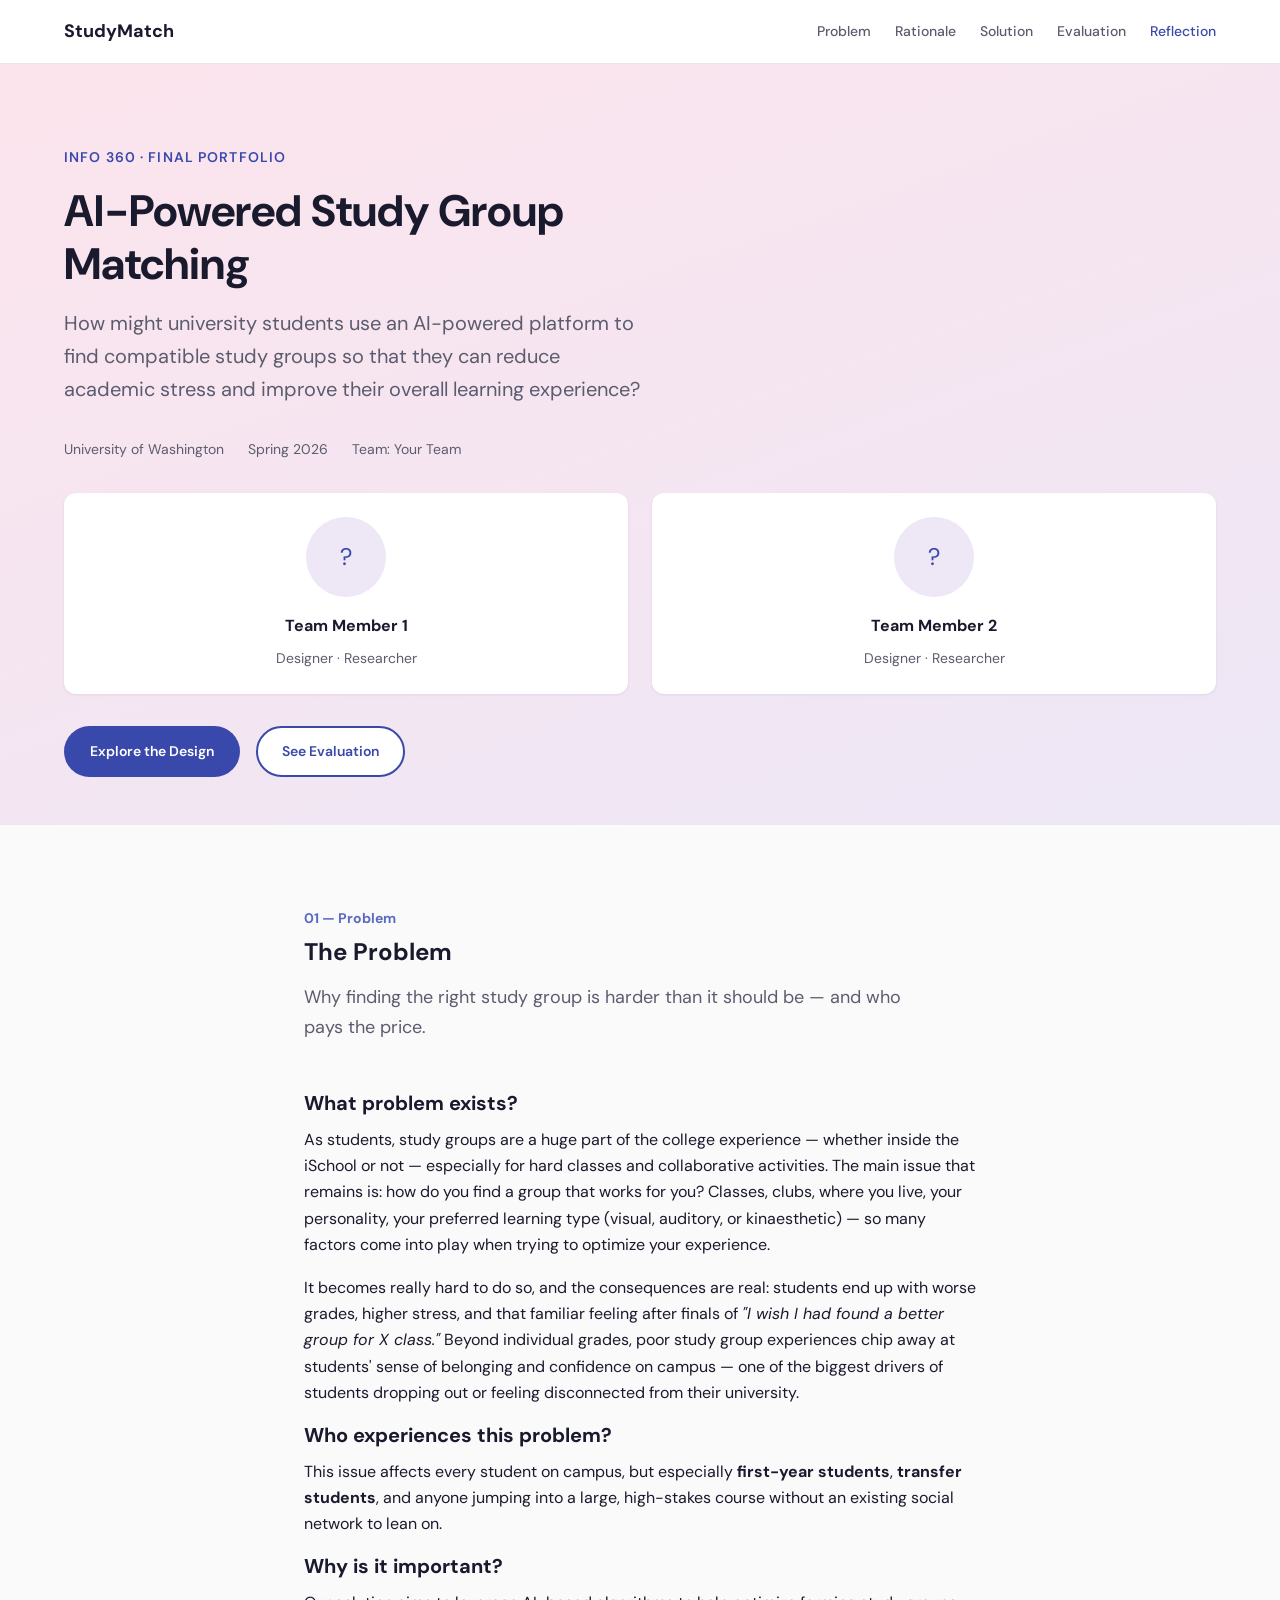
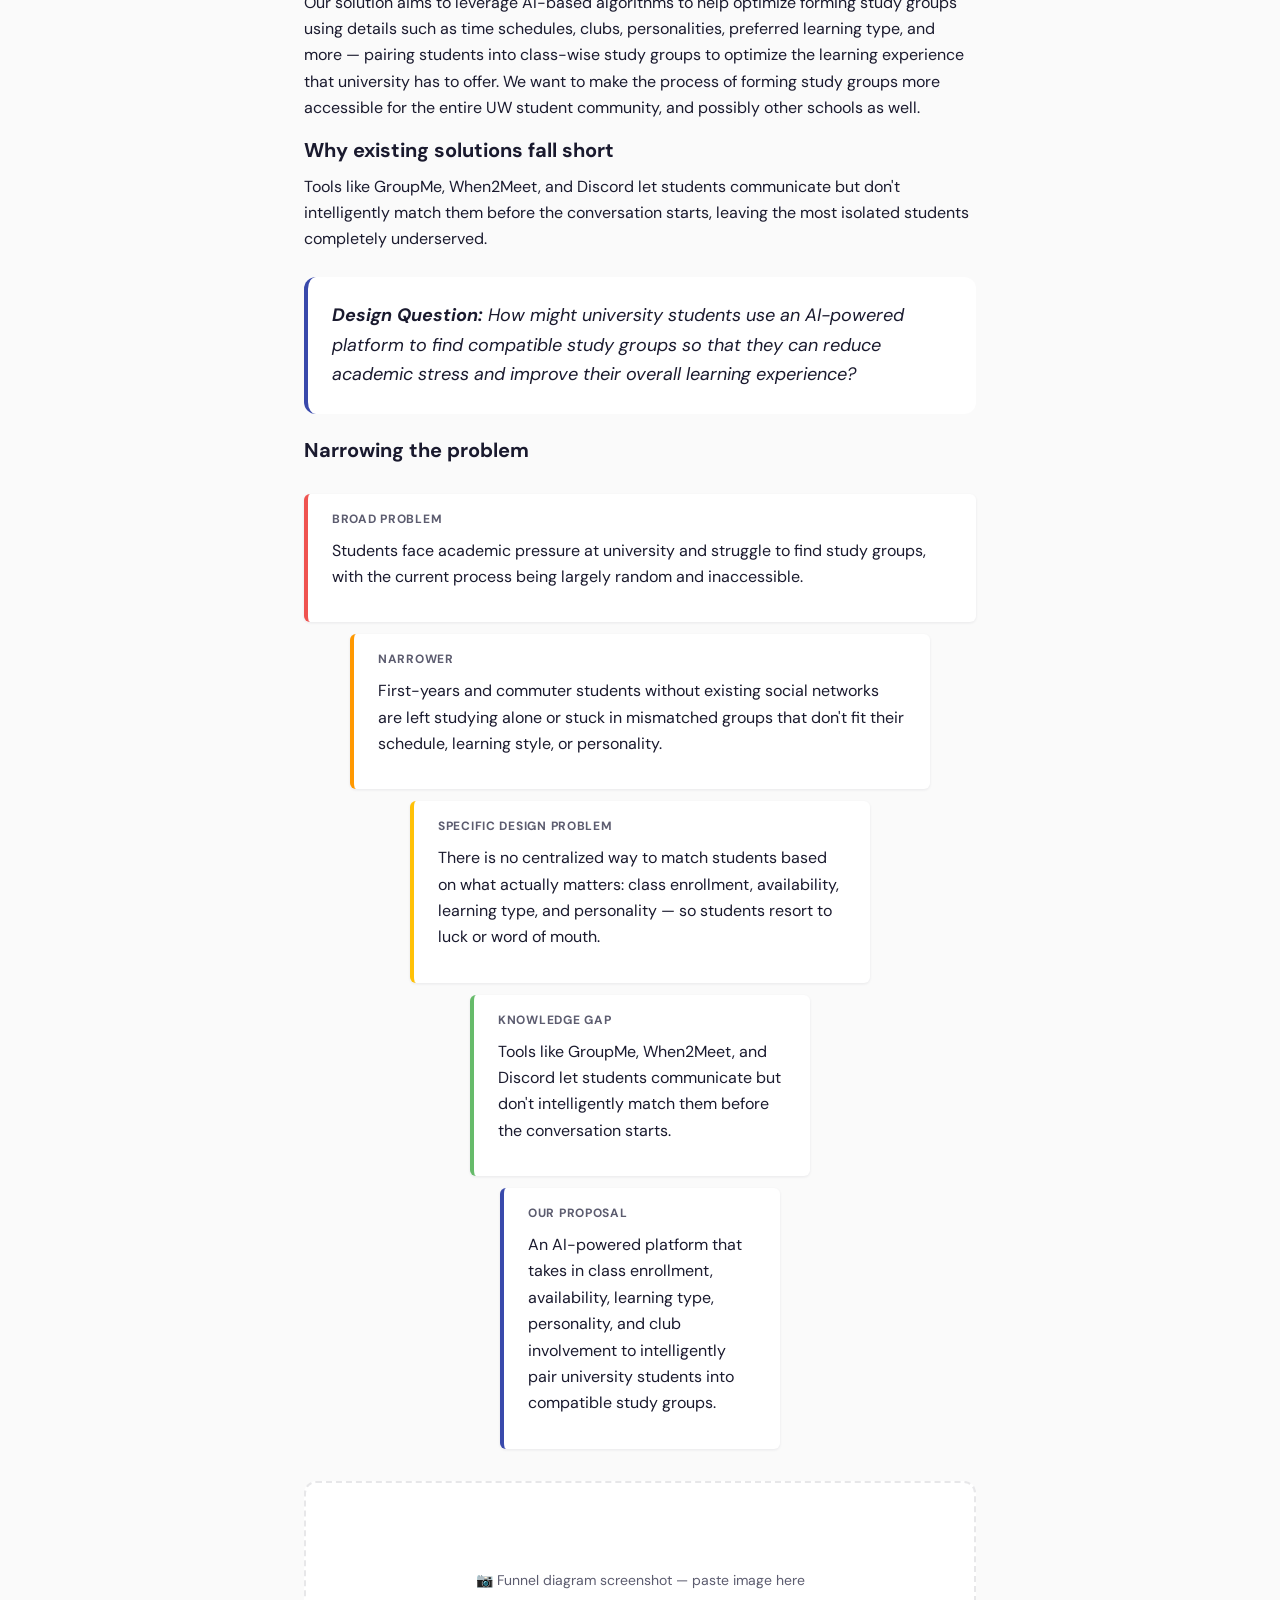
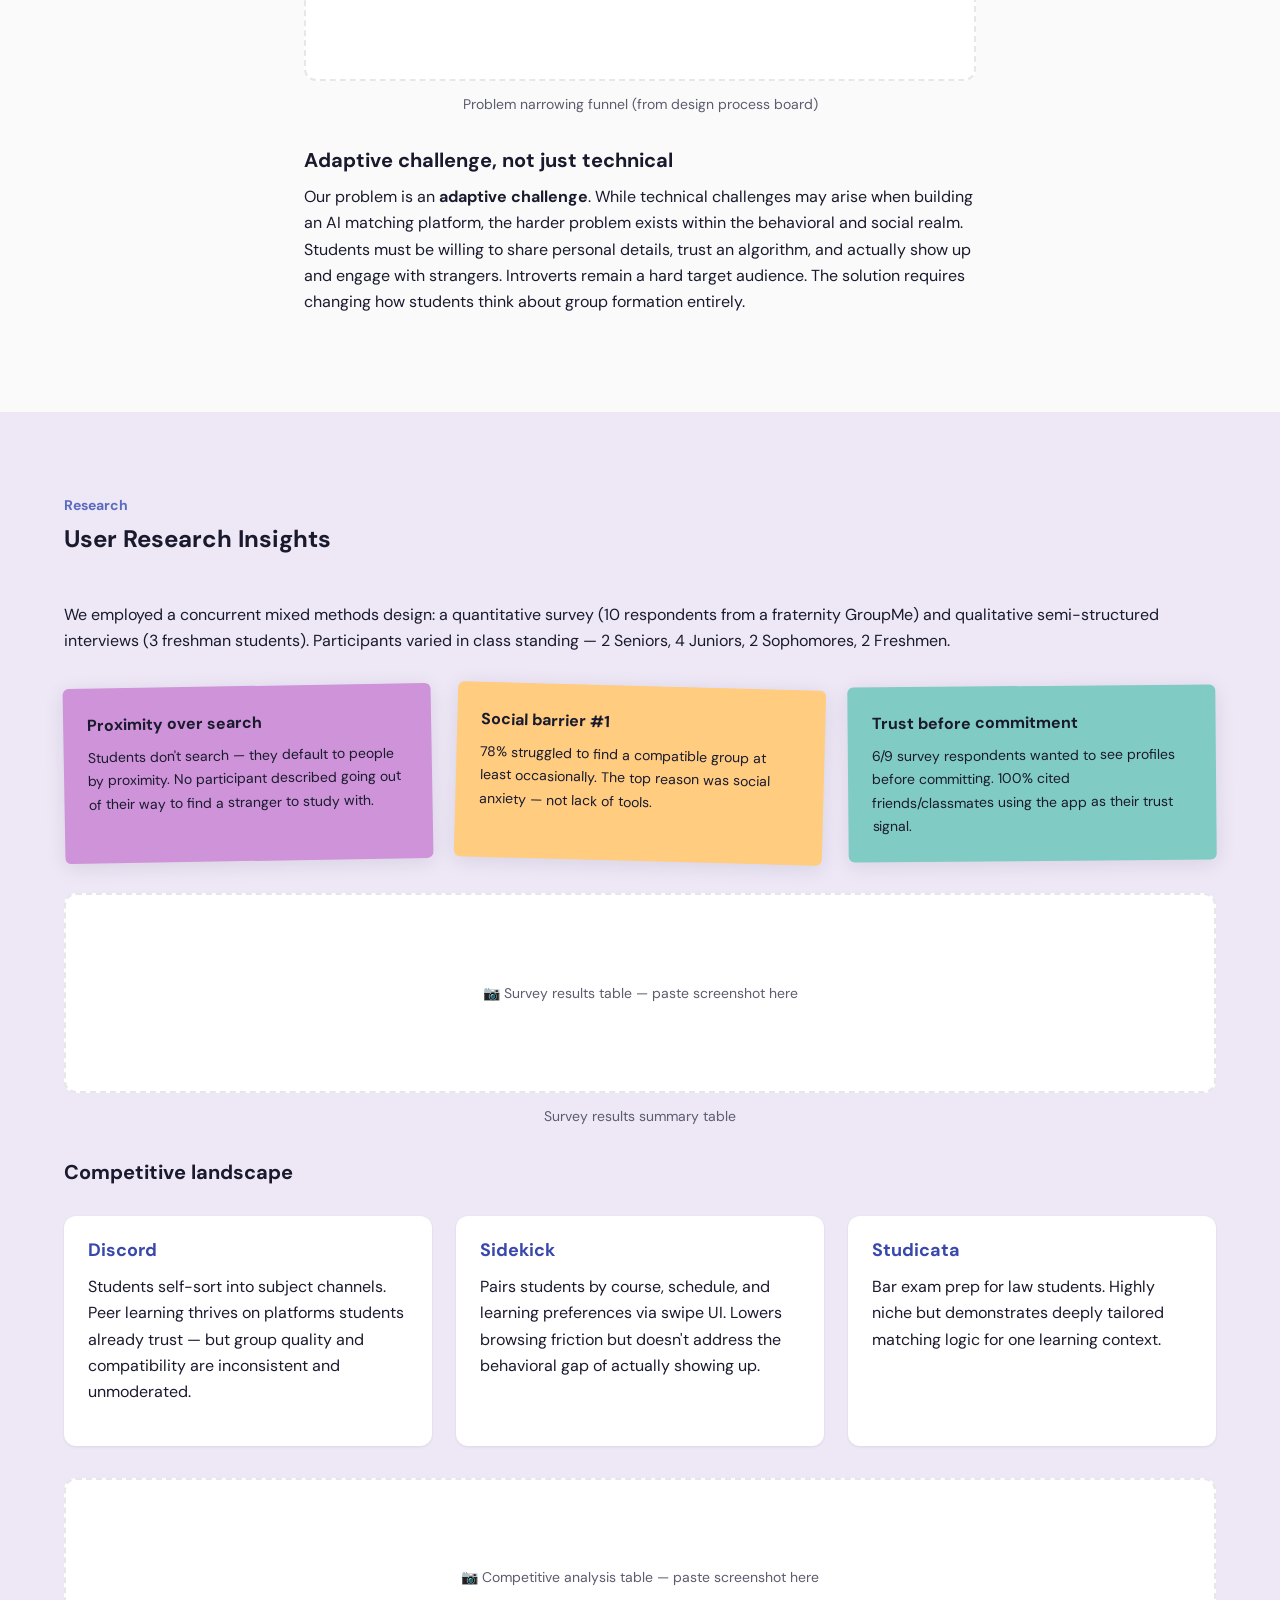
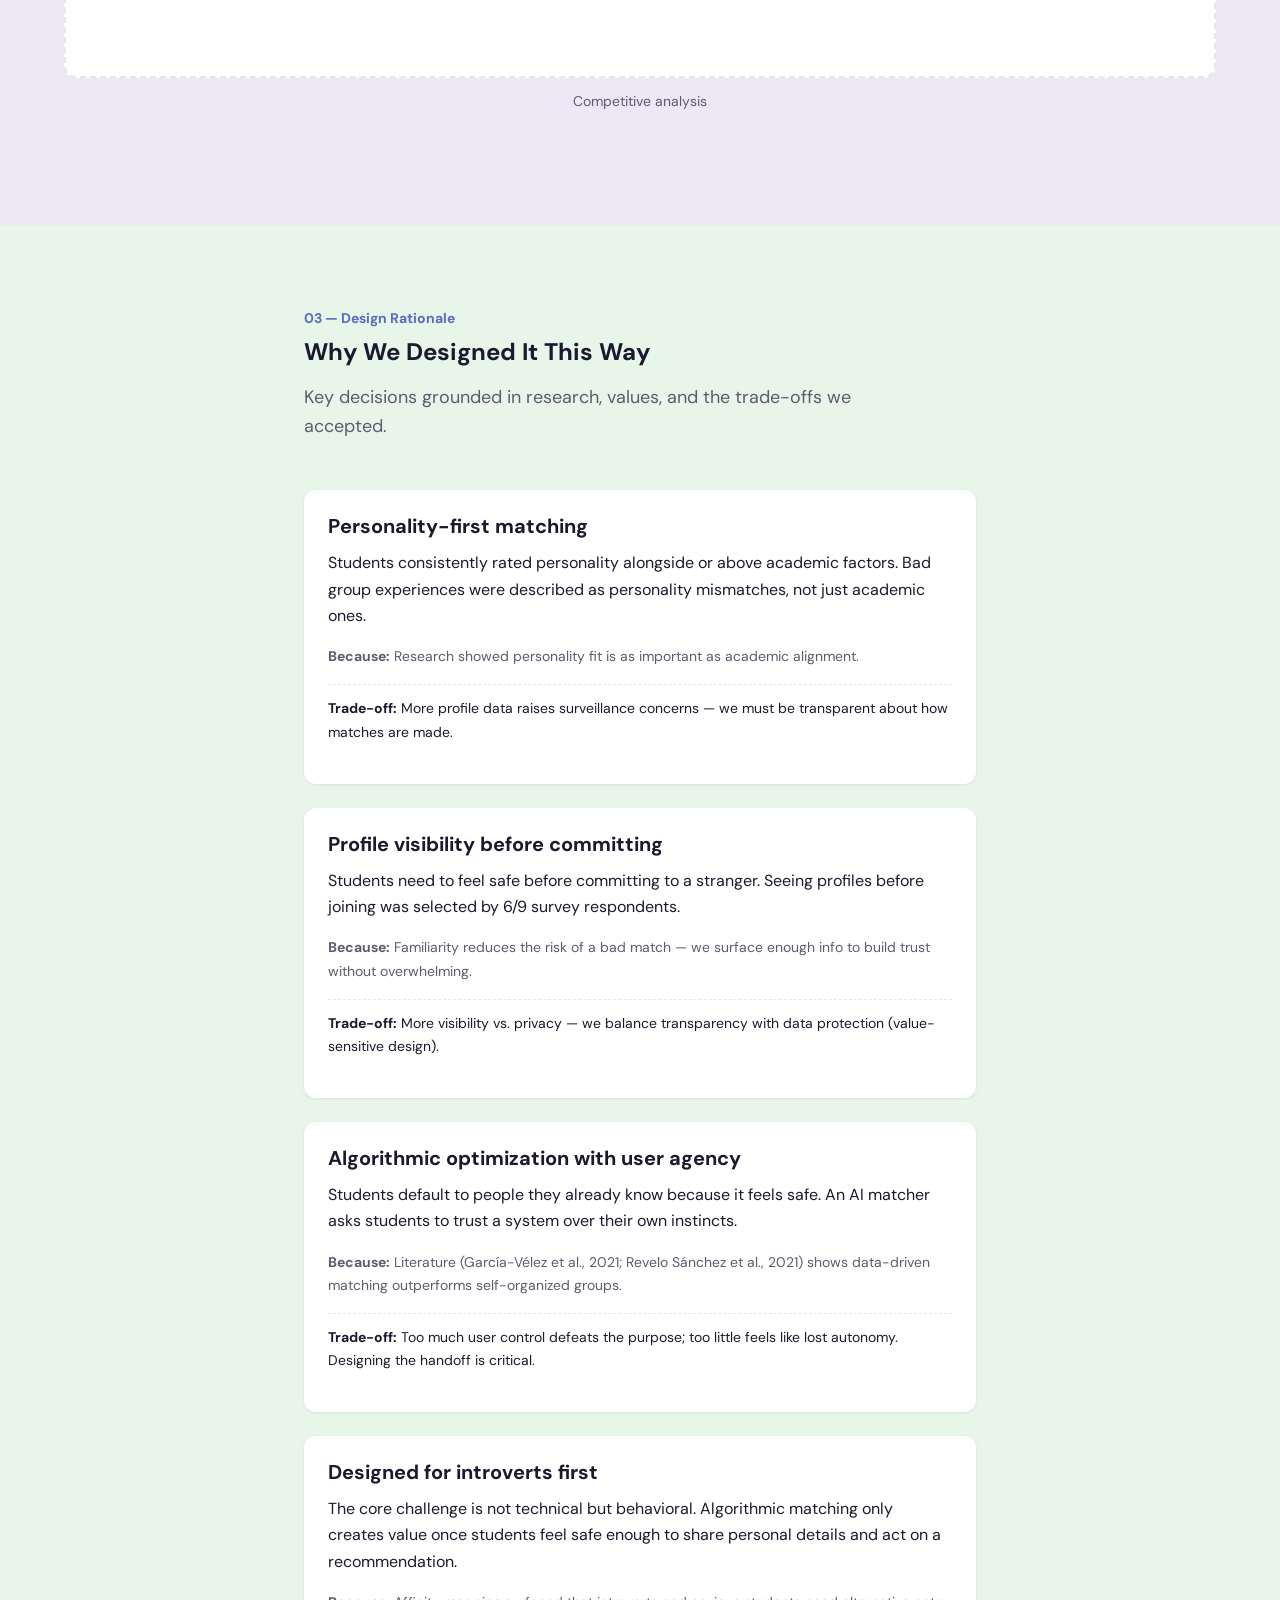
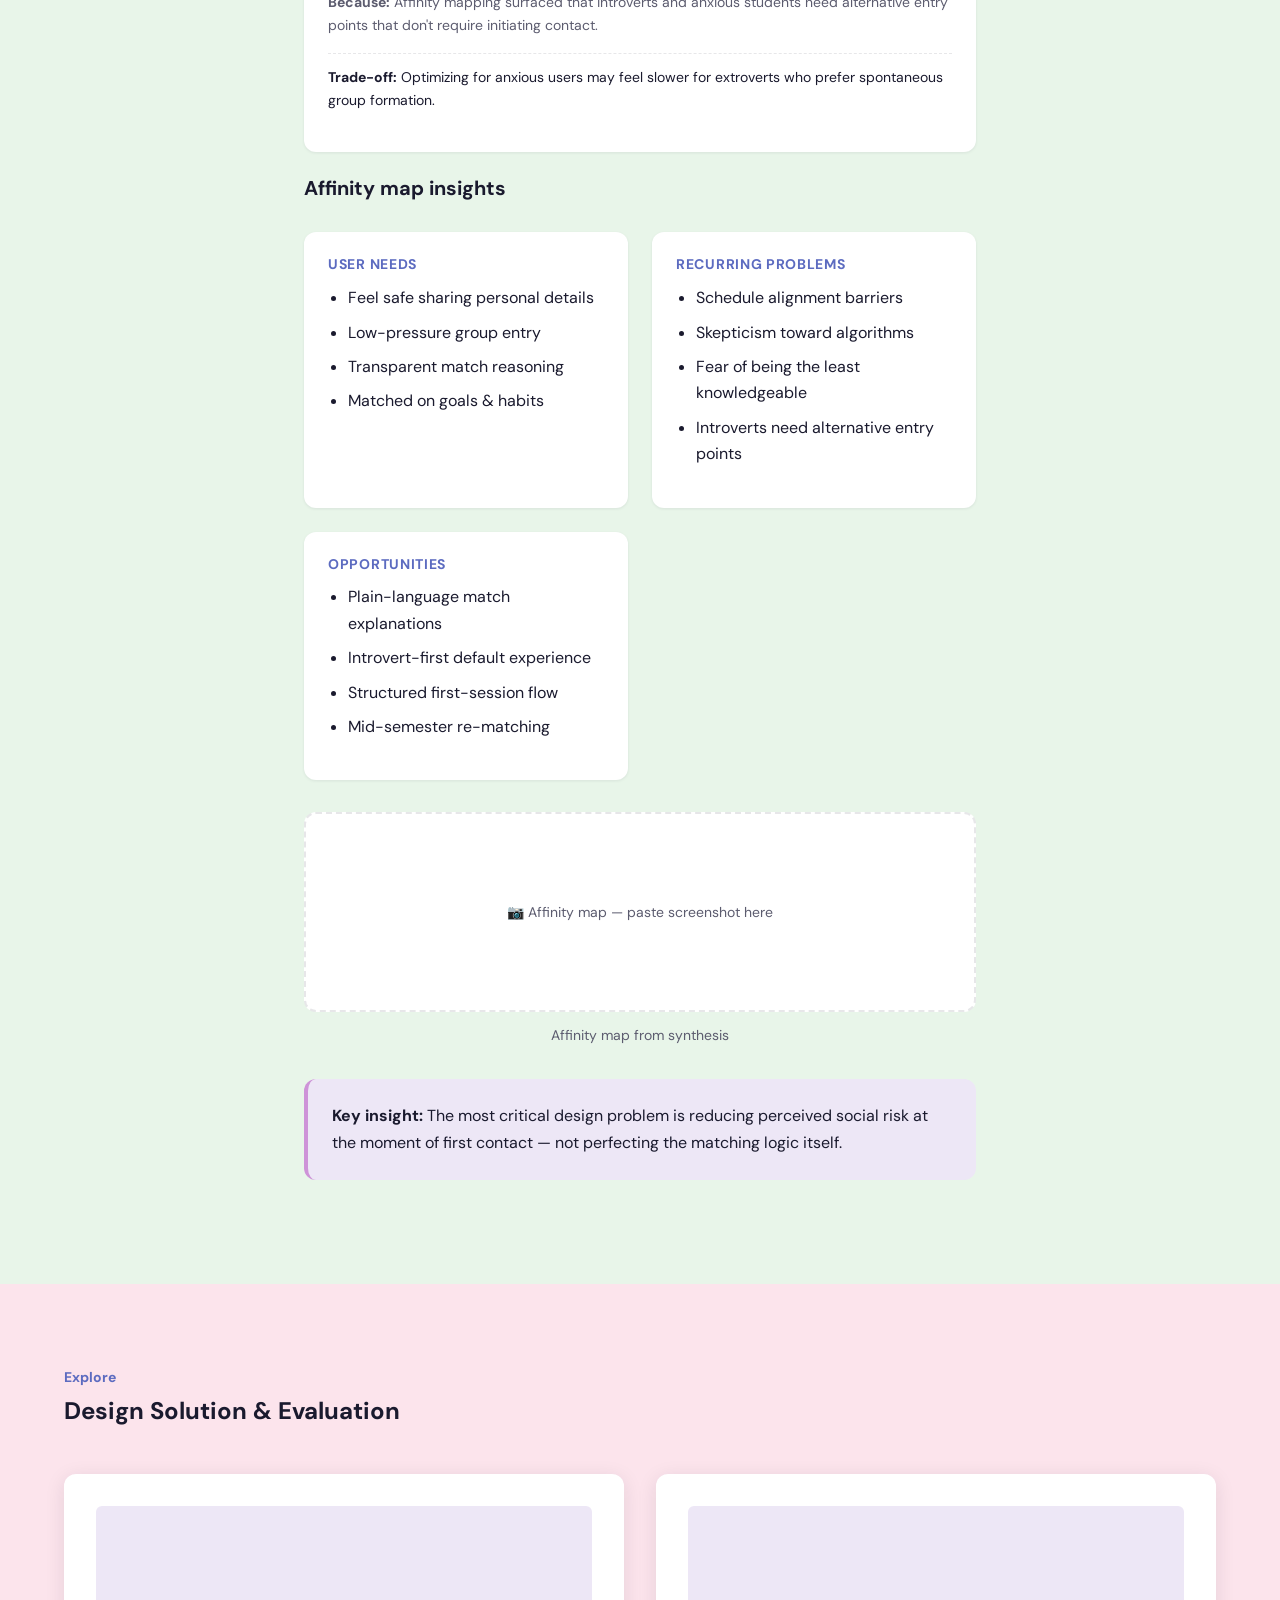
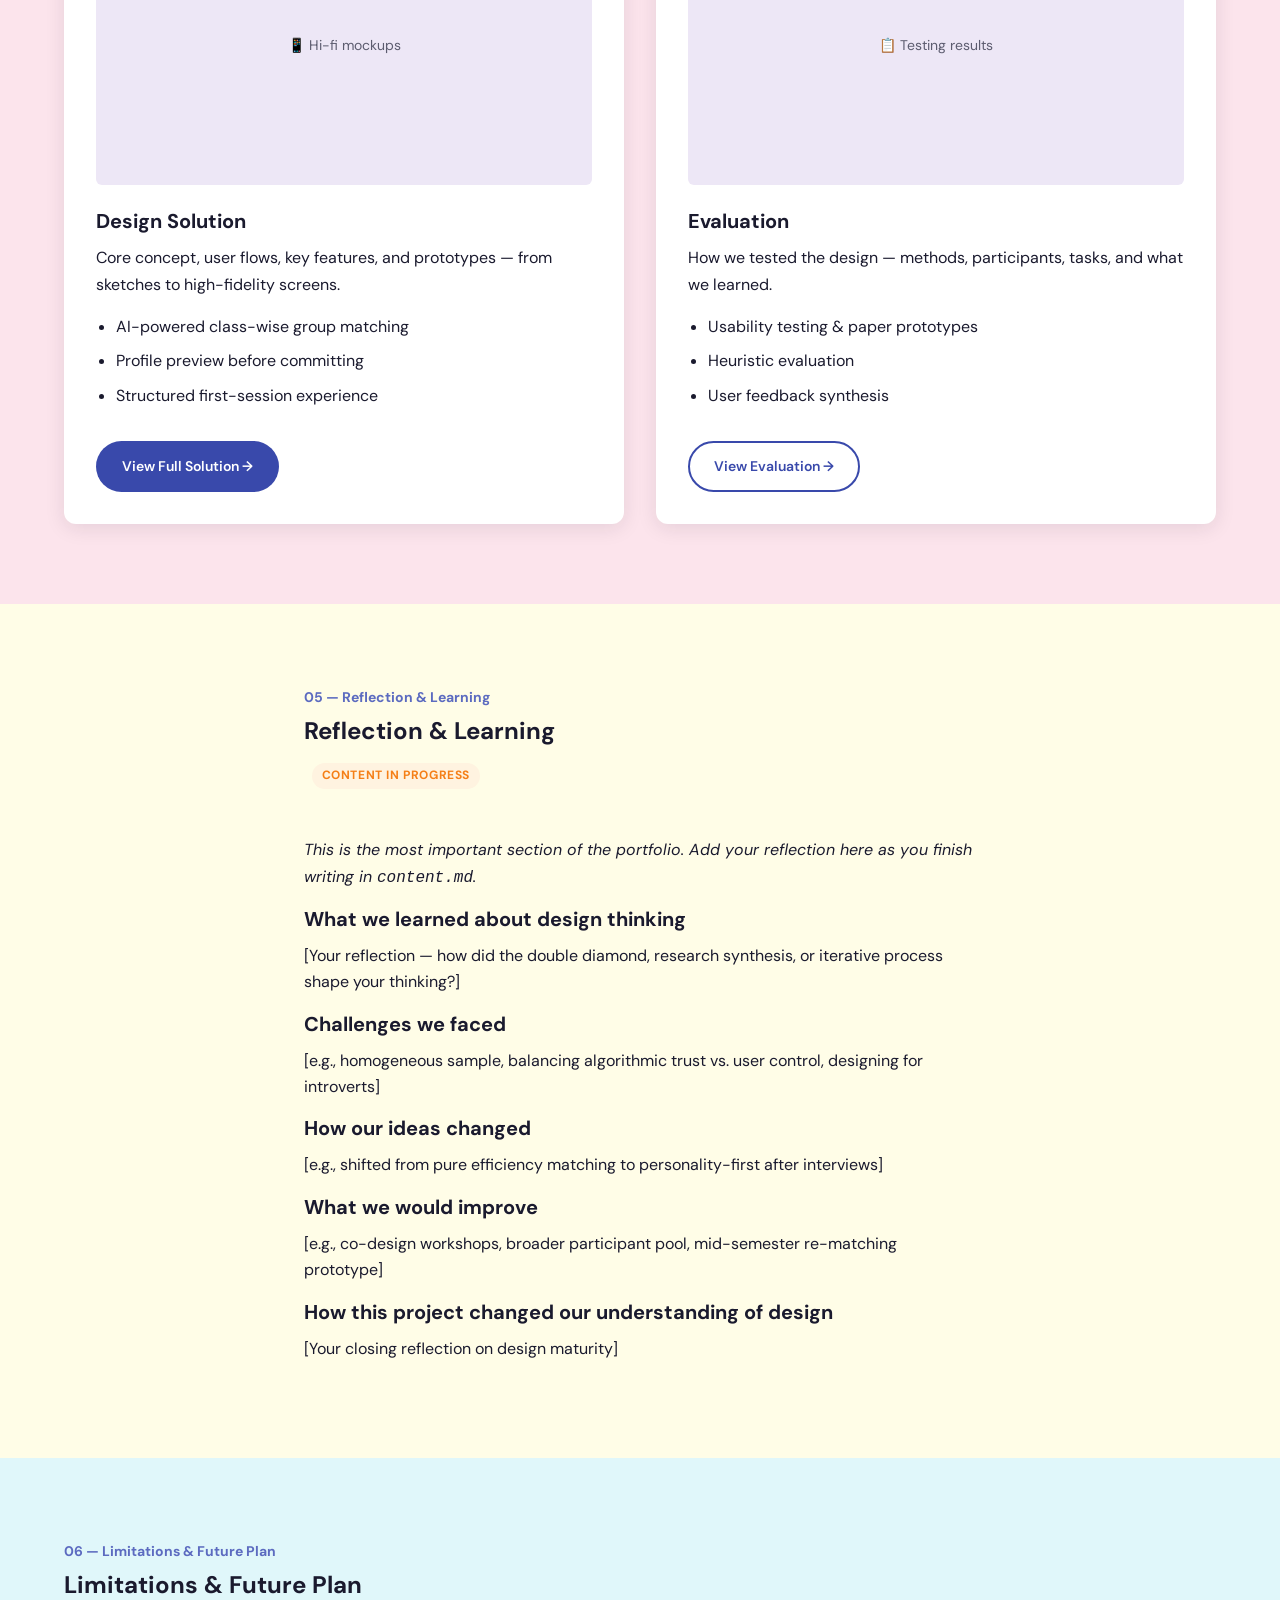
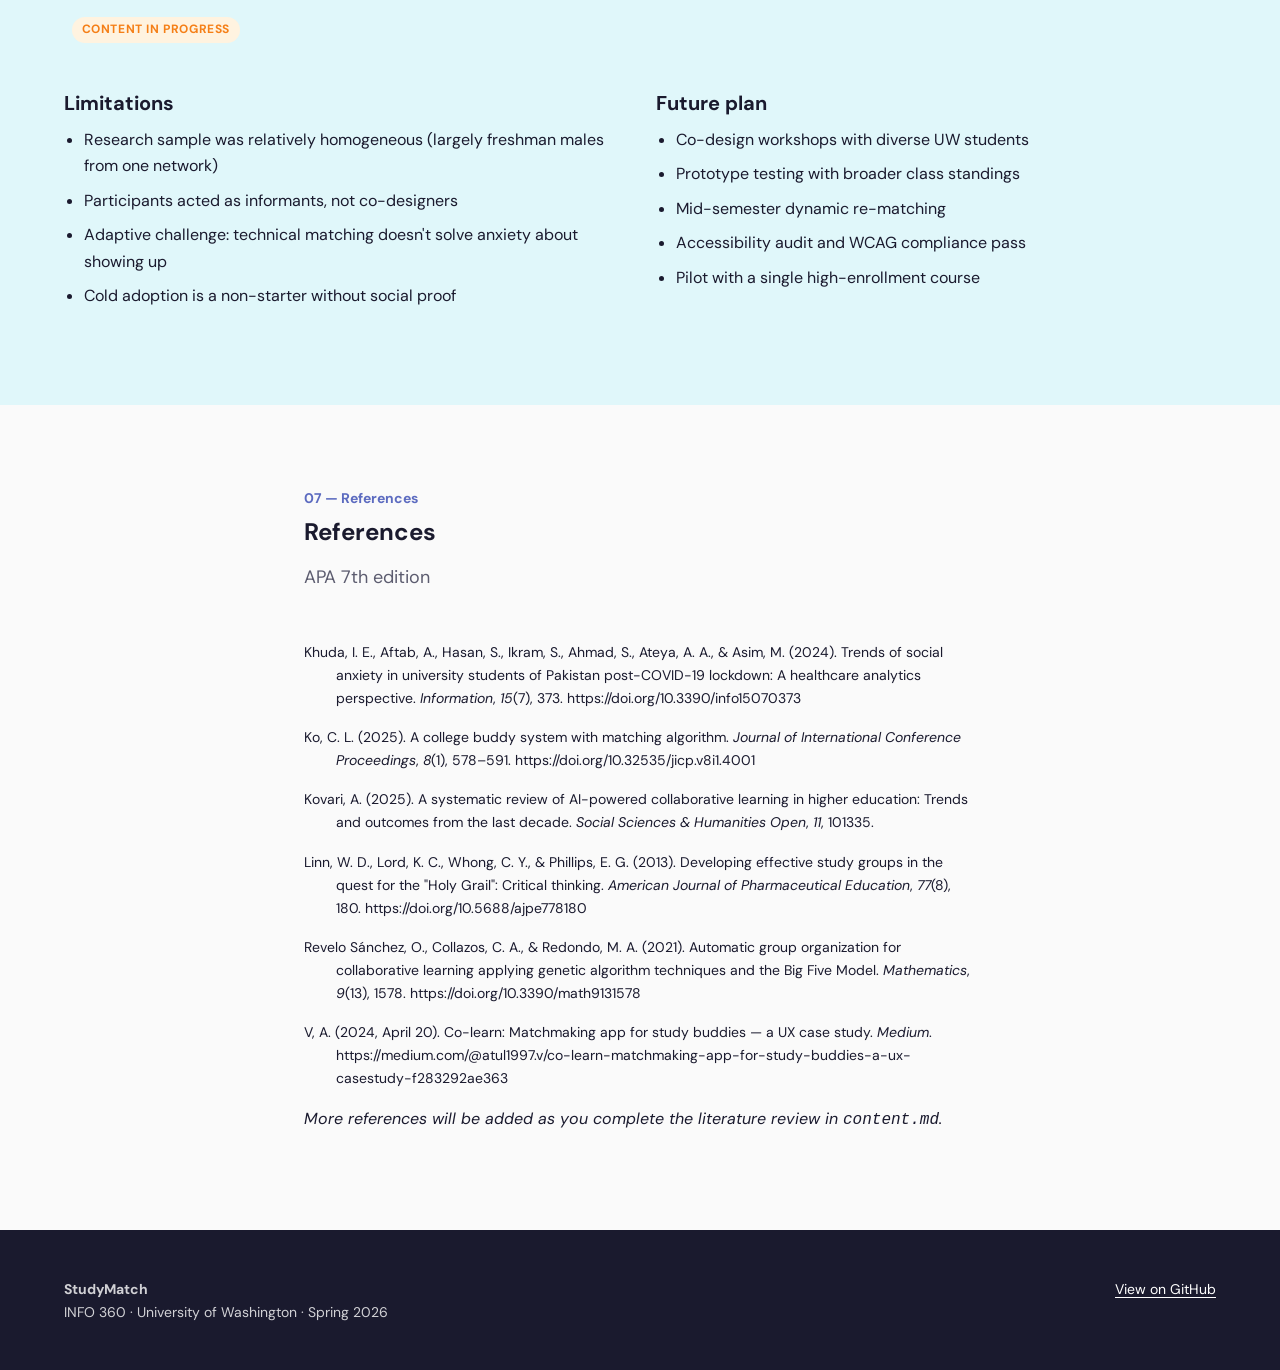
==== index.html @ 71753b53 "Scaffold INFO 360 portfolio site with GitHub Pages workflow. Static case-study site with landing pag" ====
<!DOCTYPE html>
<html lang="en">
<head>
  <meta charset="UTF-8">
  <meta name="viewport" content="width=device-width, initial-scale=1.0">
  <title>StudyMatch — INFO 360 Design Case Study</title>
  <meta name="description" content="An AI-powered platform helping UW students find compatible study groups. INFO 360 final portfolio.">
  <link rel="preconnect" href="https://fonts.googleapis.com">
  <link rel="preconnect" href="https://fonts.gstatic.com" crossorigin>
  <link href="https://fonts.googleapis.com/css2?family=DM+Sans:ital,opsz,wght@0,9..40,400;0,9..40,500;0,9..40,600;0,9..40,700;1,9..40,400&display=swap" rel="stylesheet">
  <link rel="stylesheet" href="assets/css/tokens.css">
  <link rel="stylesheet" href="assets/css/base.css">
  <link rel="stylesheet" href="assets/css/components.css">
  <link rel="stylesheet" href="assets/css/pages.css">
</head>
<body>

  <header class="site-header">
    <div class="container site-header__inner">
      <a href="index.html" class="site-logo">StudyMatch</a>
      <button class="nav-toggle" aria-label="Toggle menu" aria-expanded="false">
        <svg width="24" height="24" viewBox="0 0 24 24" fill="none" stroke="currentColor" stroke-width="2"><path d="M3 12h18M3 6h18M3 18h18"/></svg>
      </button>
      <nav class="site-nav" aria-label="Main">
        <a href="#problem" data-nav-section="problem">Problem</a>
        <a href="#rationale" data-nav-section="rationale">Rationale</a>
        <a href="solution/">Solution</a>
        <a href="evaluation/">Evaluation</a>
        <a href="#reflection" data-nav-section="reflection">Reflection</a>
      </nav>
    </div>
  </header>

  <main>
    <!-- Hero -->
    <section class="hero">
      <div class="container">
        <span class="hero__eyebrow">INFO 360 · Final Portfolio</span>
        <h1 class="hero__title">AI-Powered Study Group Matching</h1>
        <p class="hero__tagline">How might university students use an AI-powered platform to find compatible study groups so that they can reduce academic stress and improve their overall learning experience?</p>
        <div class="hero__meta">
          <span>University of Washington</span>
          <span>Spring 2026</span>
          <span>Team: <!-- TODO: add names -->Your Team</span>
        </div>

        <div class="team-grid">
          <div class="team-card">
            <div class="team-card__avatar">
              <!-- Replace with: <img src="assets/images/team-member-1.jpg" alt="Team member"> -->
              ?
            </div>
            <div class="team-card__name">Team Member 1</div>
            <div class="team-card__role">Designer · Researcher</div>
          </div>
          <div class="team-card">
            <div class="team-card__avatar">
              ?
            </div>
            <div class="team-card__name">Team Member 2</div>
            <div class="team-card__role">Designer · Researcher</div>
          </div>
        </div>

        <div class="hero__actions">
          <a href="solution/" class="btn btn--primary">Explore the Design</a>
          <a href="evaluation/" class="btn btn--secondary">See Evaluation</a>
        </div>
      </div>
    </section>

    <!-- 1. Problem -->
    <section id="problem" class="section section--white" data-section="problem">
      <div class="container container--narrow">
        <header class="section-header">
          <span class="section-header__number">01 — Problem</span>
          <h2>The Problem</h2>
          <p class="section-header__intro">Why finding the right study group is harder than it should be — and who pays the price.</p>
        </header>

        <h3>What problem exists?</h3>
        <p>As students, study groups are a huge part of the college experience — whether inside the iSchool or not — especially for hard classes and collaborative activities. The main issue that remains is: how do you find a group that works for you? Classes, clubs, where you live, your personality, your preferred learning type (visual, auditory, or kinaesthetic) — so many factors come into play when trying to optimize your experience.</p>
        <p>It becomes really hard to do so, and the consequences are real: students end up with worse grades, higher stress, and that familiar feeling after finals of <em>"I wish I had found a better group for X class."</em> Beyond individual grades, poor study group experiences chip away at students' sense of belonging and confidence on campus — one of the biggest drivers of students dropping out or feeling disconnected from their university.</p>

        <h3>Who experiences this problem?</h3>
        <p>This issue affects every student on campus, but especially <strong>first-year students</strong>, <strong>transfer students</strong>, and anyone jumping into a large, high-stakes course without an existing social network to lean on.</p>

        <h3>Why is it important?</h3>
        <p>Our solution aims to leverage AI-based algorithms to help optimize forming study groups using details such as time schedules, clubs, personalities, preferred learning type, and more — pairing students into class-wise study groups to optimize the learning experience that university has to offer. We want to make the process of forming study groups more accessible for the entire UW student community, and possibly other schools as well.</p>

        <h3>Why existing solutions fall short</h3>
        <p>Tools like GroupMe, When2Meet, and Discord let students communicate but don't intelligently match them before the conversation starts, leaving the most isolated students completely underserved.</p>

        <div class="callout callout--question">
          <strong>Design Question:</strong> How might university students use an AI-powered platform to find compatible study groups so that they can reduce academic stress and improve their overall learning experience?
        </div>

        <h3>Narrowing the problem</h3>
        <div class="funnel">
          <div class="funnel__step">
            <div class="funnel__label">Broad Problem</div>
            <p>Students face academic pressure at university and struggle to find study groups, with the current process being largely random and inaccessible.</p>
          </div>
          <div class="funnel__step">
            <div class="funnel__label">Narrower</div>
            <p>First-years and commuter students without existing social networks are left studying alone or stuck in mismatched groups that don't fit their schedule, learning style, or personality.</p>
          </div>
          <div class="funnel__step">
            <div class="funnel__label">Specific Design Problem</div>
            <p>There is no centralized way to match students based on what actually matters: class enrollment, availability, learning type, and personality — so students resort to luck or word of mouth.</p>
          </div>
          <div class="funnel__step">
            <div class="funnel__label">Knowledge Gap</div>
            <p>Tools like GroupMe, When2Meet, and Discord let students communicate but don't intelligently match them before the conversation starts.</p>
          </div>
          <div class="funnel__step">
            <div class="funnel__label">Our Proposal</div>
            <p>An AI-powered platform that takes in class enrollment, availability, learning type, personality, and club involvement to intelligently pair university students into compatible study groups.</p>
          </div>
        </div>

        <div class="figure">
          <div class="figure__frame">
            <div class="figure__placeholder">
              <!-- Drop image: assets/images/problem/funnel-diagram.png -->
              📷 Funnel diagram screenshot — paste image here
            </div>
          </div>
          <figcaption class="figure__caption">Problem narrowing funnel (from design process board)</figcaption>
        </div>

        <h3>Adaptive challenge, not just technical</h3>
        <p>Our problem is an <strong>adaptive challenge</strong>. While technical challenges may arise when building an AI matching platform, the harder problem exists within the behavioral and social realm. Students must be willing to share personal details, trust an algorithm, and actually show up and engage with strangers. Introverts remain a hard target audience. The solution requires changing how students think about group formation entirely.</p>
      </div>
    </section>

    <!-- Research insights (supports Problem) -->
    <section class="section section--purple">
      <div class="container">
        <header class="section-header">
          <span class="section-header__number">Research</span>
          <h2>User Research Insights</h2>
        </header>

        <p>We employed a concurrent mixed methods design: a quantitative survey (10 respondents from a fraternity GroupMe) and qualitative semi-structured interviews (3 freshman students). Participants varied in class standing — 2 Seniors, 4 Juniors, 2 Sophomores, 2 Freshmen.</p>

        <div class="sticky-grid">
          <div class="sticky-note sticky-note--purple">
            <strong>Proximity over search</strong>
            Students don't search — they default to people by proximity. No participant described going out of their way to find a stranger to study with.
          </div>
          <div class="sticky-note sticky-note--orange">
            <strong>Social barrier #1</strong>
            78% struggled to find a compatible group at least occasionally. The top reason was social anxiety — not lack of tools.
          </div>
          <div class="sticky-note sticky-note--teal">
            <strong>Trust before commitment</strong>
            6/9 survey respondents wanted to see profiles before committing. 100% cited friends/classmates using the app as their trust signal.
          </div>
        </div>

        <div class="figure">
          <div class="figure__frame">
            <div class="figure__placeholder">
              <!-- Drop image: assets/images/problem/survey-results-table.png -->
              📷 Survey results table — paste screenshot here
            </div>
          </div>
          <figcaption class="figure__caption">Survey results summary table</figcaption>
        </div>

        <h3>Competitive landscape</h3>
        <div class="competitor-grid">
          <div class="competitor-card">
            <h4>Discord</h4>
            <p>Students self-sort into subject channels. Peer learning thrives on platforms students already trust — but group quality and compatibility are inconsistent and unmoderated.</p>
          </div>
          <div class="competitor-card">
            <h4>Sidekick</h4>
            <p>Pairs students by course, schedule, and learning preferences via swipe UI. Lowers browsing friction but doesn't address the behavioral gap of actually showing up.</p>
          </div>
          <div class="competitor-card">
            <h4>Studicata</h4>
            <p>Bar exam prep for law students. Highly niche but demonstrates deeply tailored matching logic for one learning context.</p>
          </div>
        </div>

        <div class="figure">
          <div class="figure__frame">
            <div class="figure__placeholder">
              <!-- Drop image: assets/images/problem/competitive-analysis.png -->
              📷 Competitive analysis table — paste screenshot here
            </div>
          </div>
          <figcaption class="figure__caption">Competitive analysis</figcaption>
        </div>
      </div>
    </section>

    <!-- 3. Design Rationale -->
    <section id="rationale" class="section section--green" data-section="rationale">
      <div class="container container--narrow">
        <header class="section-header">
          <span class="section-header__number">03 — Design Rationale</span>
          <h2>Why We Designed It This Way</h2>
          <p class="section-header__intro">Key decisions grounded in research, values, and the trade-offs we accepted.</p>
        </header>

        <div class="decision-card">
          <h3>Personality-first matching</h3>
          <p>Students consistently rated personality alongside or above academic factors. Bad group experiences were described as personality mismatches, not just academic ones.</p>
          <p class="decision-card__because"><strong>Because:</strong> Research showed personality fit is as important as academic alignment.</p>
          <p class="decision-card__tradeoff"><strong>Trade-off:</strong> More profile data raises surveillance concerns — we must be transparent about how matches are made.</p>
        </div>

        <div class="decision-card">
          <h3>Profile visibility before committing</h3>
          <p>Students need to feel safe before committing to a stranger. Seeing profiles before joining was selected by 6/9 survey respondents.</p>
          <p class="decision-card__because"><strong>Because:</strong> Familiarity reduces the risk of a bad match — we surface enough info to build trust without overwhelming.</p>
          <p class="decision-card__tradeoff"><strong>Trade-off:</strong> More visibility vs. privacy — we balance transparency with data protection (value-sensitive design).</p>
        </div>

        <div class="decision-card">
          <h3>Algorithmic optimization with user agency</h3>
          <p>Students default to people they already know because it feels safe. An AI matcher asks students to trust a system over their own instincts.</p>
          <p class="decision-card__because"><strong>Because:</strong> Literature (García-Vélez et al., 2021; Revelo Sánchez et al., 2021) shows data-driven matching outperforms self-organized groups.</p>
          <p class="decision-card__tradeoff"><strong>Trade-off:</strong> Too much user control defeats the purpose; too little feels like lost autonomy. Designing the handoff is critical.</p>
        </div>

        <div class="decision-card">
          <h3>Designed for introverts first</h3>
          <p>The core challenge is not technical but behavioral. Algorithmic matching only creates value once students feel safe enough to share personal details and act on a recommendation.</p>
          <p class="decision-card__because"><strong>Because:</strong> Affinity mapping surfaced that introverts and anxious students need alternative entry points that don't require initiating contact.</p>
          <p class="decision-card__tradeoff"><strong>Trade-off:</strong> Optimizing for anxious users may feel slower for extroverts who prefer spontaneous group formation.</p>
        </div>

        <h3>Affinity map insights</h3>
        <div class="affinity-grid">
          <div class="affinity-column">
            <h4>User Needs</h4>
            <ul>
              <li>Feel safe sharing personal details</li>
              <li>Low-pressure group entry</li>
              <li>Transparent match reasoning</li>
              <li>Matched on goals &amp; habits</li>
            </ul>
          </div>
          <div class="affinity-column">
            <h4>Recurring Problems</h4>
            <ul>
              <li>Schedule alignment barriers</li>
              <li>Skepticism toward algorithms</li>
              <li>Fear of being the least knowledgeable</li>
              <li>Introverts need alternative entry points</li>
            </ul>
          </div>
          <div class="affinity-column">
            <h4>Opportunities</h4>
            <ul>
              <li>Plain-language match explanations</li>
              <li>Introvert-first default experience</li>
              <li>Structured first-session flow</li>
              <li>Mid-semester re-matching</li>
            </ul>
          </div>
        </div>

        <div class="figure">
          <div class="figure__frame">
            <div class="figure__placeholder">
              <!-- Drop image: assets/images/rationale/affinity-map.png -->
              📷 Affinity map — paste screenshot here
            </div>
          </div>
          <figcaption class="figure__caption">Affinity map from synthesis</figcaption>
        </div>

        <div class="callout callout--insight">
          <strong>Key insight:</strong> The most critical design problem is reducing perceived social risk at the moment of first contact — not perfecting the matching logic itself.
        </div>
      </div>
    </section>

    <!-- Deep-dive preview cards -->
    <section class="section section--pink">
      <div class="container">
        <header class="section-header">
          <span class="section-header__number">Explore</span>
          <h2>Design Solution &amp; Evaluation</h2>
        </header>
        <div class="card-grid">
          <article class="card preview-card">
            <div class="preview-card__thumb">
              <!-- <img src="assets/images/solution/mockup-hero.png" alt="App mockup"> -->
              📱 Hi-fi mockups
            </div>
            <h3>Design Solution</h3>
            <p>Core concept, user flows, key features, and prototypes — from sketches to high-fidelity screens.</p>
            <ul>
              <li>AI-powered class-wise group matching</li>
              <li>Profile preview before committing</li>
              <li>Structured first-session experience</li>
            </ul>
            <div class="preview-card__link">
              <a href="solution/" class="btn btn--primary">View Full Solution →</a>
            </div>
          </article>
          <article class="card preview-card">
            <div class="preview-card__thumb">
              📋 Testing results
            </div>
            <h3>Evaluation</h3>
            <p>How we tested the design — methods, participants, tasks, and what we learned.</p>
            <ul>
              <li>Usability testing &amp; paper prototypes</li>
              <li>Heuristic evaluation</li>
              <li>User feedback synthesis</li>
            </ul>
            <div class="preview-card__link">
              <a href="evaluation/" class="btn btn--secondary">View Evaluation →</a>
            </div>
          </article>
        </div>
      </div>
    </section>

    <!-- 5. Reflection -->
    <section id="reflection" class="section section--yellow" data-section="reflection">
      <div class="container container--narrow">
        <header class="section-header">
          <span class="section-header__number">05 — Reflection &amp; Learning</span>
          <h2>Reflection &amp; Learning</h2>
          <span class="placeholder-badge">Content in progress</span>
        </header>

        <p><em>This is the most important section of the portfolio. Add your reflection here as you finish writing in <code>content.md</code>.</em></p>

        <h3>What we learned about design thinking</h3>
        <p class="placeholder-text">[Your reflection — how did the double diamond, research synthesis, or iterative process shape your thinking?]</p>

        <h3>Challenges we faced</h3>
        <p class="placeholder-text">[e.g., homogeneous sample, balancing algorithmic trust vs. user control, designing for introverts]</p>

        <h3>How our ideas changed</h3>
        <p class="placeholder-text">[e.g., shifted from pure efficiency matching to personality-first after interviews]</p>

        <h3>What we would improve</h3>
        <p class="placeholder-text">[e.g., co-design workshops, broader participant pool, mid-semester re-matching prototype]</p>

        <h3>How this project changed our understanding of design</h3>
        <p class="placeholder-text">[Your closing reflection on design maturity]</p>
      </div>
    </section>

    <!-- 6. Limitations -->
    <section id="limitations" class="section section--cyan">
      <div class="container">
        <header class="section-header">
          <span class="section-header__number">06 — Limitations &amp; Future Plan</span>
          <h2>Limitations &amp; Future Plan</h2>
          <span class="placeholder-badge">Content in progress</span>
        </header>
        <div class="two-col">
          <div>
            <h3>Limitations</h3>
            <ul>
              <li>Research sample was relatively homogeneous (largely freshman males from one network)</li>
              <li>Participants acted as informants, not co-designers</li>
              <li>Adaptive challenge: technical matching doesn't solve anxiety about showing up</li>
              <li>Cold adoption is a non-starter without social proof</li>
            </ul>
          </div>
          <div>
            <h3>Future plan</h3>
            <ul>
              <li>Co-design workshops with diverse UW students</li>
              <li>Prototype testing with broader class standings</li>
              <li>Mid-semester dynamic re-matching</li>
              <li>Accessibility audit and WCAG compliance pass</li>
              <li>Pilot with a single high-enrollment course</li>
            </ul>
          </div>
        </div>
      </div>
    </section>

    <!-- 7. References -->
    <section id="references" class="section section--white">
      <div class="container container--narrow">
        <header class="section-header">
          <span class="section-header__number">07 — References</span>
          <h2>References</h2>
          <p class="section-header__intro">APA 7th edition</p>
        </header>
        <ol class="references-list">
          <li>Khuda, I. E., Aftab, A., Hasan, S., Ikram, S., Ahmad, S., Ateya, A. A., &amp; Asim, M. (2024). Trends of social anxiety in university students of Pakistan post-COVID-19 lockdown: A healthcare analytics perspective. <em>Information</em>, <em>15</em>(7), 373. https://doi.org/10.3390/info15070373</li>
          <li>Ko, C. L. (2025). A college buddy system with matching algorithm. <em>Journal of International Conference Proceedings</em>, <em>8</em>(1), 578–591. https://doi.org/10.32535/jicp.v8i1.4001</li>
          <li>Kovari, A. (2025). A systematic review of AI-powered collaborative learning in higher education: Trends and outcomes from the last decade. <em>Social Sciences &amp; Humanities Open</em>, <em>11</em>, 101335.</li>
          <li>Linn, W. D., Lord, K. C., Whong, C. Y., &amp; Phillips, E. G. (2013). Developing effective study groups in the quest for the "Holy Grail": Critical thinking. <em>American Journal of Pharmaceutical Education</em>, <em>77</em>(8), 180. https://doi.org/10.5688/ajpe778180</li>
          <li>Revelo Sánchez, O., Collazos, C. A., &amp; Redondo, M. A. (2021). Automatic group organization for collaborative learning applying genetic algorithm techniques and the Big Five Model. <em>Mathematics</em>, <em>9</em>(13), 1578. https://doi.org/10.3390/math9131578</li>
          <li>V, A. (2024, April 20). Co-learn: Matchmaking app for study buddies — a UX case study. <em>Medium</em>. https://medium.com/@atul1997.v/co-learn-matchmaking-app-for-study-buddies-a-ux-casestudy-f283292ae363</li>
        </ol>
        <p><em>More references will be added as you complete the literature review in <code>content.md</code>.</em></p>
      </div>
    </section>
  </main>

  <footer class="site-footer">
    <div class="container site-footer__inner">
      <div>
        <strong>StudyMatch</strong><br>
        INFO 360 · University of Washington · Spring 2026
      </div>
      <div>
        <a href="https://github.com/YOUR_USERNAME/info360-final-portfolio">View on GitHub</a>
      </div>
    </div>
  </footer>

  <script src="assets/js/main.js"></script>
</body>
</html>
---- assets/css/tokens.css ----
:root {
  /* FigJam board section palette */
  --section-pink: #fce4ec;
  --section-pink-deep: #f8bbd0;
  --section-white: #fafafa;
  --section-purple: #ede7f6;
  --section-purple-note: #b39ddb;
  --section-green: #e8f5e9;
  --section-orange: #fff3e0;
  --section-yellow: #fffde7;
  --section-cyan: #e0f7fa;

  /* Sticky note accents */
  --note-purple: #ce93d8;
  --note-orange: #ffcc80;
  --note-teal: #80cbc4;

  /* Semantic */
  --color-bg: #ffffff;
  --color-surface: #ffffff;
  --color-text: #1a1a2e;
  --color-text-muted: #5c5c6f;
  --color-accent: #5c6bc0;
  --color-accent-dark: #3949ab;
  --color-border: rgba(26, 26, 46, 0.1);

  --color-success: #2e7d32;
  --color-success-bg: #e8f5e9;
  --color-warning: #f57f17;
  --color-warning-bg: #fff8e1;
  --color-danger: #c62828;
  --color-danger-bg: #ffebee;

  /* Typography */
  --font-sans: "DM Sans", system-ui, -apple-system, sans-serif;
  --font-display: "DM Sans", system-ui, sans-serif;

  --text-xs: 0.75rem;
  --text-sm: 0.875rem;
  --text-base: 1rem;
  --text-lg: 1.125rem;
  --text-xl: 1.25rem;
  --text-2xl: 1.5rem;
  --text-3xl: 2rem;
  --text-4xl: 2.75rem;

  /* Spacing */
  --space-xs: 0.5rem;
  --space-sm: 0.75rem;
  --space-md: 1rem;
  --space-lg: 1.5rem;
  --space-xl: 2rem;
  --space-2xl: 3rem;
  --space-3xl: 5rem;

  --content-narrow: 42rem;
  --content-wide: 72rem;

  --radius-sm: 6px;
  --radius-md: 12px;
  --radius-lg: 20px;
  --radius-full: 9999px;

  --shadow-sm: 0 1px 3px rgba(26, 26, 46, 0.08);
  --shadow-md: 0 4px 20px rgba(26, 26, 46, 0.1);
  --shadow-lg: 0 12px 40px rgba(26, 26, 46, 0.12);

  --nav-height: 4rem;
}
---- assets/css/base.css ----
*,
*::before,
*::after {
  box-sizing: border-box;
}

html {
  scroll-behavior: smooth;
  scroll-padding-top: calc(var(--nav-height) + 1rem);
}

body {
  margin: 0;
  font-family: var(--font-sans);
  font-size: var(--text-base);
  line-height: 1.65;
  color: var(--color-text);
  background: var(--color-bg);
  -webkit-font-smoothing: antialiased;
}

img {
  max-width: 100%;
  height: auto;
  display: block;
}

a {
  color: var(--color-accent-dark);
  text-decoration-thickness: 1px;
  text-underline-offset: 3px;
}

a:hover {
  color: var(--color-accent);
}

h1, h2, h3, h4 {
  font-family: var(--font-display);
  line-height: 1.2;
  font-weight: 700;
  margin-top: 0;
}

h1 { font-size: clamp(var(--text-3xl), 5vw, var(--text-4xl)); }
h2 { font-size: var(--text-2xl); margin-bottom: var(--space-md); }
h3 { font-size: var(--text-xl); margin-bottom: var(--space-sm); }
h4 { font-size: var(--text-lg); margin-bottom: var(--space-sm); }

p { margin: 0 0 var(--space-md); }

ul, ol {
  margin: 0 0 var(--space-md);
  padding-left: 1.25rem;
}

li + li { margin-top: var(--space-xs); }

.container {
  width: min(100% - 2rem, var(--content-wide));
  margin-inline: auto;
}

.container--narrow {
  width: min(100% - 2rem, var(--content-narrow));
  margin-inline: auto;
}

.section {
  padding-block: var(--space-3xl);
}

.section--pink { background: var(--section-pink); }
.section--white { background: var(--section-white); }
.section--purple { background: var(--section-purple); }
.section--green { background: var(--section-green); }
.section--orange { background: var(--section-orange); }
.section--yellow { background: var(--section-yellow); }
.section--cyan { background: var(--section-cyan); }

.sr-only {
  position: absolute;
  width: 1px;
  height: 1px;
  padding: 0;
  margin: -1px;
  overflow: hidden;
  clip: rect(0, 0, 0, 0);
  white-space: nowrap;
  border: 0;
}
---- assets/css/components.css ----
/* Navigation */
.site-header {
  position: sticky;
  top: 0;
  z-index: 100;
  height: var(--nav-height);
  background: rgba(255, 255, 255, 0.92);
  backdrop-filter: blur(12px);
  border-bottom: 1px solid var(--color-border);
}

.site-header__inner {
  display: flex;
  align-items: center;
  justify-content: space-between;
  height: 100%;
}

.site-logo {
  font-weight: 700;
  font-size: var(--text-lg);
  color: var(--color-text);
  text-decoration: none;
}

.site-logo:hover { color: var(--color-accent-dark); }

.site-nav {
  display: flex;
  align-items: center;
  gap: var(--space-lg);
}

.site-nav a {
  color: var(--color-text-muted);
  text-decoration: none;
  font-size: var(--text-sm);
  font-weight: 500;
}

.site-nav a:hover,
.site-nav a.is-active {
  color: var(--color-accent-dark);
}

.nav-toggle {
  display: none;
  background: none;
  border: none;
  padding: var(--space-xs);
  cursor: pointer;
  color: var(--color-text);
}

/* Hero */
.hero {
  padding-block: var(--space-3xl) var(--space-2xl);
  background: linear-gradient(160deg, var(--section-pink) 0%, var(--section-purple) 100%);
}

.hero__eyebrow {
  display: inline-block;
  font-size: var(--text-sm);
  font-weight: 600;
  text-transform: uppercase;
  letter-spacing: 0.08em;
  color: var(--color-accent-dark);
  margin-bottom: var(--space-md);
}

.hero__title {
  max-width: 18ch;
  margin-bottom: var(--space-md);
}

.hero__tagline {
  font-size: var(--text-xl);
  color: var(--color-text-muted);
  max-width: 42ch;
  margin-bottom: var(--space-xl);
}

.hero__meta {
  display: flex;
  flex-wrap: wrap;
  gap: var(--space-lg);
  margin-bottom: var(--space-xl);
  font-size: var(--text-sm);
  color: var(--color-text-muted);
}

.hero__actions {
  display: flex;
  flex-wrap: wrap;
  gap: var(--space-md);
}

/* Buttons */
.btn {
  display: inline-flex;
  align-items: center;
  gap: var(--space-xs);
  padding: 0.75rem 1.5rem;
  border-radius: var(--radius-full);
  font-weight: 600;
  font-size: var(--text-sm);
  text-decoration: none;
  border: 2px solid transparent;
  cursor: pointer;
  transition: transform 0.15s, box-shadow 0.15s;
}

.btn:hover { transform: translateY(-1px); }

.btn--primary {
  background: var(--color-accent-dark);
  color: #fff;
}

.btn--primary:hover {
  color: #fff;
  box-shadow: var(--shadow-md);
}

.btn--secondary {
  background: #fff;
  color: var(--color-accent-dark);
  border-color: var(--color-accent-dark);
}

.btn--secondary:hover { color: var(--color-accent-dark); }

/* Section header */
.section-header {
  margin-bottom: var(--space-2xl);
}

.section-header__number {
  display: inline-block;
  font-size: var(--text-sm);
  font-weight: 700;
  color: var(--color-accent);
  margin-bottom: var(--space-xs);
}

.section-header__intro {
  font-size: var(--text-lg);
  color: var(--color-text-muted);
  max-width: 50ch;
}

/* Team cards */
.team-grid {
  display: grid;
  grid-template-columns: repeat(auto-fit, minmax(200px, 1fr));
  gap: var(--space-lg);
  margin-block: var(--space-xl);
}

.team-card {
  background: #fff;
  border-radius: var(--radius-md);
  padding: var(--space-lg);
  text-align: center;
  box-shadow: var(--shadow-sm);
}

.team-card__avatar {
  width: 80px;
  height: 80px;
  border-radius: 50%;
  background: var(--section-purple);
  margin: 0 auto var(--space-md);
  display: flex;
  align-items: center;
  justify-content: center;
  font-size: var(--text-2xl);
  color: var(--color-accent-dark);
  overflow: hidden;
}

.team-card__avatar img {
  width: 100%;
  height: 100%;
  object-fit: cover;
}

.team-card__name {
  font-weight: 700;
  margin-bottom: var(--space-xs);
}

.team-card__role {
  font-size: var(--text-sm);
  color: var(--color-text-muted);
}

/* Funnel / problem narrowing */
.funnel {
  display: flex;
  flex-direction: column;
  align-items: center;
  gap: var(--space-sm);
  margin-block: var(--space-xl);
}

.funnel__step {
  background: #fff;
  border-left: 4px solid var(--color-accent);
  padding: var(--space-md) var(--space-lg);
  border-radius: var(--radius-sm);
  box-shadow: var(--shadow-sm);
  width: 100%;
  max-width: 600px;
}

.funnel__step:nth-child(1) { max-width: 700px; border-color: #ef5350; }
.funnel__step:nth-child(2) { max-width: 580px; border-color: #ff9800; }
.funnel__step:nth-child(3) { max-width: 460px; border-color: #ffc107; }
.funnel__step:nth-child(4) { max-width: 340px; border-color: #66bb6a; }
.funnel__step:nth-child(5) { max-width: 280px; border-color: var(--color-accent-dark); }

.funnel__label {
  font-size: var(--text-xs);
  font-weight: 700;
  text-transform: uppercase;
  letter-spacing: 0.06em;
  color: var(--color-text-muted);
  margin-bottom: var(--space-xs);
}

/* Sticky notes */
.sticky-grid {
  display: grid;
  grid-template-columns: repeat(auto-fit, minmax(200px, 1fr));
  gap: var(--space-lg);
  margin-block: var(--space-xl);
}

.sticky-note {
  padding: var(--space-lg);
  border-radius: var(--radius-sm);
  box-shadow: var(--shadow-md);
  transform: rotate(-1deg);
  font-size: var(--text-sm);
}

.sticky-note:nth-child(2) { transform: rotate(1.5deg); }
.sticky-note:nth-child(3) { transform: rotate(-0.5deg); }

.sticky-note--purple { background: var(--note-purple); }
.sticky-note--orange { background: var(--note-orange); }
.sticky-note--teal { background: var(--note-teal); }

.sticky-note strong {
  display: block;
  margin-bottom: var(--space-xs);
  font-size: var(--text-base);
}

/* Callouts */
.callout {
  padding: var(--space-lg);
  border-radius: var(--radius-md);
  border-left: 4px solid var(--color-accent);
  background: #fff;
  margin-block: var(--space-lg);
}

.callout--question {
  background: #fff;
  border-left-color: var(--color-accent-dark);
  font-size: var(--text-lg);
  font-style: italic;
}

.callout--insight {
  background: var(--section-purple);
  border-left-color: var(--note-purple);
}

/* Cards */
.card {
  background: #fff;
  border-radius: var(--radius-md);
  padding: var(--space-xl);
  box-shadow: var(--shadow-md);
}

.card-grid {
  display: grid;
  grid-template-columns: repeat(auto-fit, minmax(280px, 1fr));
  gap: var(--space-xl);
}

.preview-card {
  display: flex;
  flex-direction: column;
  height: 100%;
}

.preview-card__thumb {
  aspect-ratio: 16 / 9;
  background: var(--section-purple);
  border-radius: var(--radius-sm);
  margin-bottom: var(--space-lg);
  display: flex;
  align-items: center;
  justify-content: center;
  color: var(--color-text-muted);
  font-size: var(--text-sm);
  overflow: hidden;
}

.preview-card__thumb img {
  width: 100%;
  height: 100%;
  object-fit: cover;
}

.preview-card__link {
  margin-top: auto;
  padding-top: var(--space-md);
}

/* Decision cards */
.decision-card {
  background: #fff;
  border-radius: var(--radius-md);
  padding: var(--space-lg);
  box-shadow: var(--shadow-sm);
  margin-bottom: var(--space-lg);
}

.decision-card__because {
  font-size: var(--text-sm);
  color: var(--color-text-muted);
  margin-top: var(--space-sm);
}

.decision-card__tradeoff {
  margin-top: var(--space-sm);
  padding-top: var(--space-sm);
  border-top: 1px dashed var(--color-border);
  font-size: var(--text-sm);
}

/* Figures & image placeholders */
.figure {
  margin-block: var(--space-xl);
}

.figure__frame {
  background: #fff;
  border: 2px dashed var(--color-border);
  border-radius: var(--radius-md);
  min-height: 200px;
  display: flex;
  align-items: center;
  justify-content: center;
  overflow: hidden;
}

.figure__frame img {
  width: 100%;
  height: auto;
}

.figure__placeholder {
  padding: var(--space-2xl);
  text-align: center;
  color: var(--color-text-muted);
  font-size: var(--text-sm);
}

.figure__caption {
  margin-top: var(--space-sm);
  font-size: var(--text-sm);
  color: var(--color-text-muted);
  text-align: center;
}

/* Tables */
.data-table {
  width: 100%;
  border-collapse: collapse;
  background: #fff;
  border-radius: var(--radius-md);
  overflow: hidden;
  box-shadow: var(--shadow-sm);
  font-size: var(--text-sm);
  margin-block: var(--space-lg);
}

.data-table th,
.data-table td {
  padding: var(--space-sm) var(--space-md);
  text-align: left;
  border-bottom: 1px solid var(--color-border);
}

.data-table th {
  background: var(--section-purple);
  font-weight: 600;
}

.data-table tr.row--success td { background: var(--color-success-bg); }
.data-table tr.row--warning td { background: var(--color-warning-bg); }
.data-table tr.row--danger td { background: var(--color-danger-bg); }

/* Competitor cards */
.competitor-grid {
  display: grid;
  grid-template-columns: repeat(auto-fit, minmax(240px, 1fr));
  gap: var(--space-lg);
  margin-block: var(--space-xl);
}

.competitor-card {
  background: #fff;
  padding: var(--space-lg);
  border-radius: var(--radius-md);
  box-shadow: var(--shadow-sm);
}

.competitor-card h4 { color: var(--color-accent-dark); }

/* Affinity lists */
.affinity-grid {
  display: grid;
  grid-template-columns: repeat(auto-fit, minmax(220px, 1fr));
  gap: var(--space-lg);
  margin-block: var(--space-xl);
}

.affinity-column {
  background: #fff;
  padding: var(--space-lg);
  border-radius: var(--radius-md);
  box-shadow: var(--shadow-sm);
}

.affinity-column h4 {
  font-size: var(--text-sm);
  text-transform: uppercase;
  letter-spacing: 0.05em;
  color: var(--color-accent);
}

/* Citations */
.references-list {
  list-style: none;
  padding: 0;
}

.references-list li {
  padding-left: 2rem;
  text-indent: -2rem;
  margin-bottom: var(--space-md);
  font-size: var(--text-sm);
}

/* Two column */
.two-col {
  display: grid;
  grid-template-columns: 1fr 1fr;
  gap: var(--space-xl);
}

/* Breadcrumb */
.breadcrumb {
  font-size: var(--text-sm);
  color: var(--color-text-muted);
  margin-bottom: var(--space-xl);
}

.breadcrumb a {
  color: var(--color-text-muted);
  text-decoration: none;
}

.breadcrumb a:hover { color: var(--color-accent-dark); }

/* Footer */
.site-footer {
  padding-block: var(--space-2xl);
  background: var(--color-text);
  color: rgba(255, 255, 255, 0.8);
  font-size: var(--text-sm);
}

.site-footer a {
  color: #fff;
}

.site-footer__inner {
  display: flex;
  flex-wrap: wrap;
  justify-content: space-between;
  gap: var(--space-lg);
}

/* Placeholder badge */
.placeholder-badge {
  display: inline-block;
  background: var(--section-orange);
  color: var(--color-warning);
  font-size: var(--text-xs);
  font-weight: 700;
  text-transform: uppercase;
  letter-spacing: 0.05em;
  padding: 0.2rem 0.6rem;
  border-radius: var(--radius-full);
  margin-left: var(--space-xs);
  vertical-align: middle;
}

/* Responsive */
@media (max-width: 768px) {
  .nav-toggle { display: block; }

  .site-nav {
    display: none;
    position: absolute;
    top: var(--nav-height);
    left: 0;
    right: 0;
    flex-direction: column;
    background: #fff;
    padding: var(--space-lg);
    border-bottom: 1px solid var(--color-border);
    box-shadow: var(--shadow-md);
  }

  .site-nav.is-open { display: flex; }

  .two-col { grid-template-columns: 1fr; }

  .hero__actions { flex-direction: column; }
  .hero__actions .btn { text-align: center; justify-content: center; }
}
---- assets/css/pages.css ----
/* Solution page */
.mockup-strip {
  display: flex;
  gap: var(--space-md);
  overflow-x: auto;
  padding-block: var(--space-lg);
  scroll-snap-type: x mandatory;
  -webkit-overflow-scrolling: touch;
}

.mockup-strip__item {
  flex: 0 0 200px;
  scroll-snap-align: start;
  background: #fff;
  border-radius: var(--radius-md);
  box-shadow: var(--shadow-md);
  overflow: hidden;
}

.mockup-strip__screen {
  aspect-ratio: 9 / 19;
  background: var(--section-purple);
  display: flex;
  align-items: center;
  justify-content: center;
  font-size: var(--text-xs);
  color: var(--color-text-muted);
  text-align: center;
  padding: var(--space-sm);
}

.mockup-strip__screen img {
  width: 100%;
  height: 100%;
  object-fit: cover;
}

.mockup-strip__label {
  padding: var(--space-sm);
  font-size: var(--text-xs);
  text-align: center;
  font-weight: 600;
}

.feature-block {
  display: grid;
  grid-template-columns: 1fr 1fr;
  gap: var(--space-xl);
  align-items: center;
  margin-bottom: var(--space-2xl);
}

.feature-block:nth-child(even) .feature-block__visual { order: 2; }
.feature-block:nth-child(even) .feature-block__text { order: 1; }

.storyboard {
  display: grid;
  grid-template-columns: repeat(auto-fit, minmax(140px, 1fr));
  gap: var(--space-md);
  margin-block: var(--space-xl);
}

.storyboard__panel {
  aspect-ratio: 4 / 3;
  background: #fff;
  border: 2px dashed var(--color-border);
  border-radius: var(--radius-sm);
  display: flex;
  align-items: center;
  justify-content: center;
  font-size: var(--text-xs);
  color: var(--color-text-muted);
  text-align: center;
  padding: var(--space-sm);
}

.storyboard__panel img {
  width: 100%;
  height: 100%;
  object-fit: cover;
  border-radius: calc(var(--radius-sm) - 2px);
}

/* Evaluation page */
.method-chips {
  display: flex;
  flex-wrap: wrap;
  gap: var(--space-sm);
  margin-bottom: var(--space-xl);
}

.method-chip {
  background: #fff;
  padding: 0.4rem 1rem;
  border-radius: var(--radius-full);
  font-size: var(--text-sm);
  font-weight: 600;
  box-shadow: var(--shadow-sm);
}

.finding-card {
  padding: var(--space-lg);
  border-radius: var(--radius-md);
  margin-bottom: var(--space-md);
}

.finding-card--success {
  background: var(--color-success-bg);
  border-left: 4px solid var(--color-success);
}

.finding-card--issue {
  background: var(--color-danger-bg);
  border-left: 4px solid var(--color-danger);
}

.finding-card__severity {
  font-size: var(--text-xs);
  font-weight: 700;
  text-transform: uppercase;
  margin-bottom: var(--space-xs);
}

@media (max-width: 768px) {
  .feature-block { grid-template-columns: 1fr; }
  .feature-block:nth-child(even) .feature-block__visual { order: 0; }
}
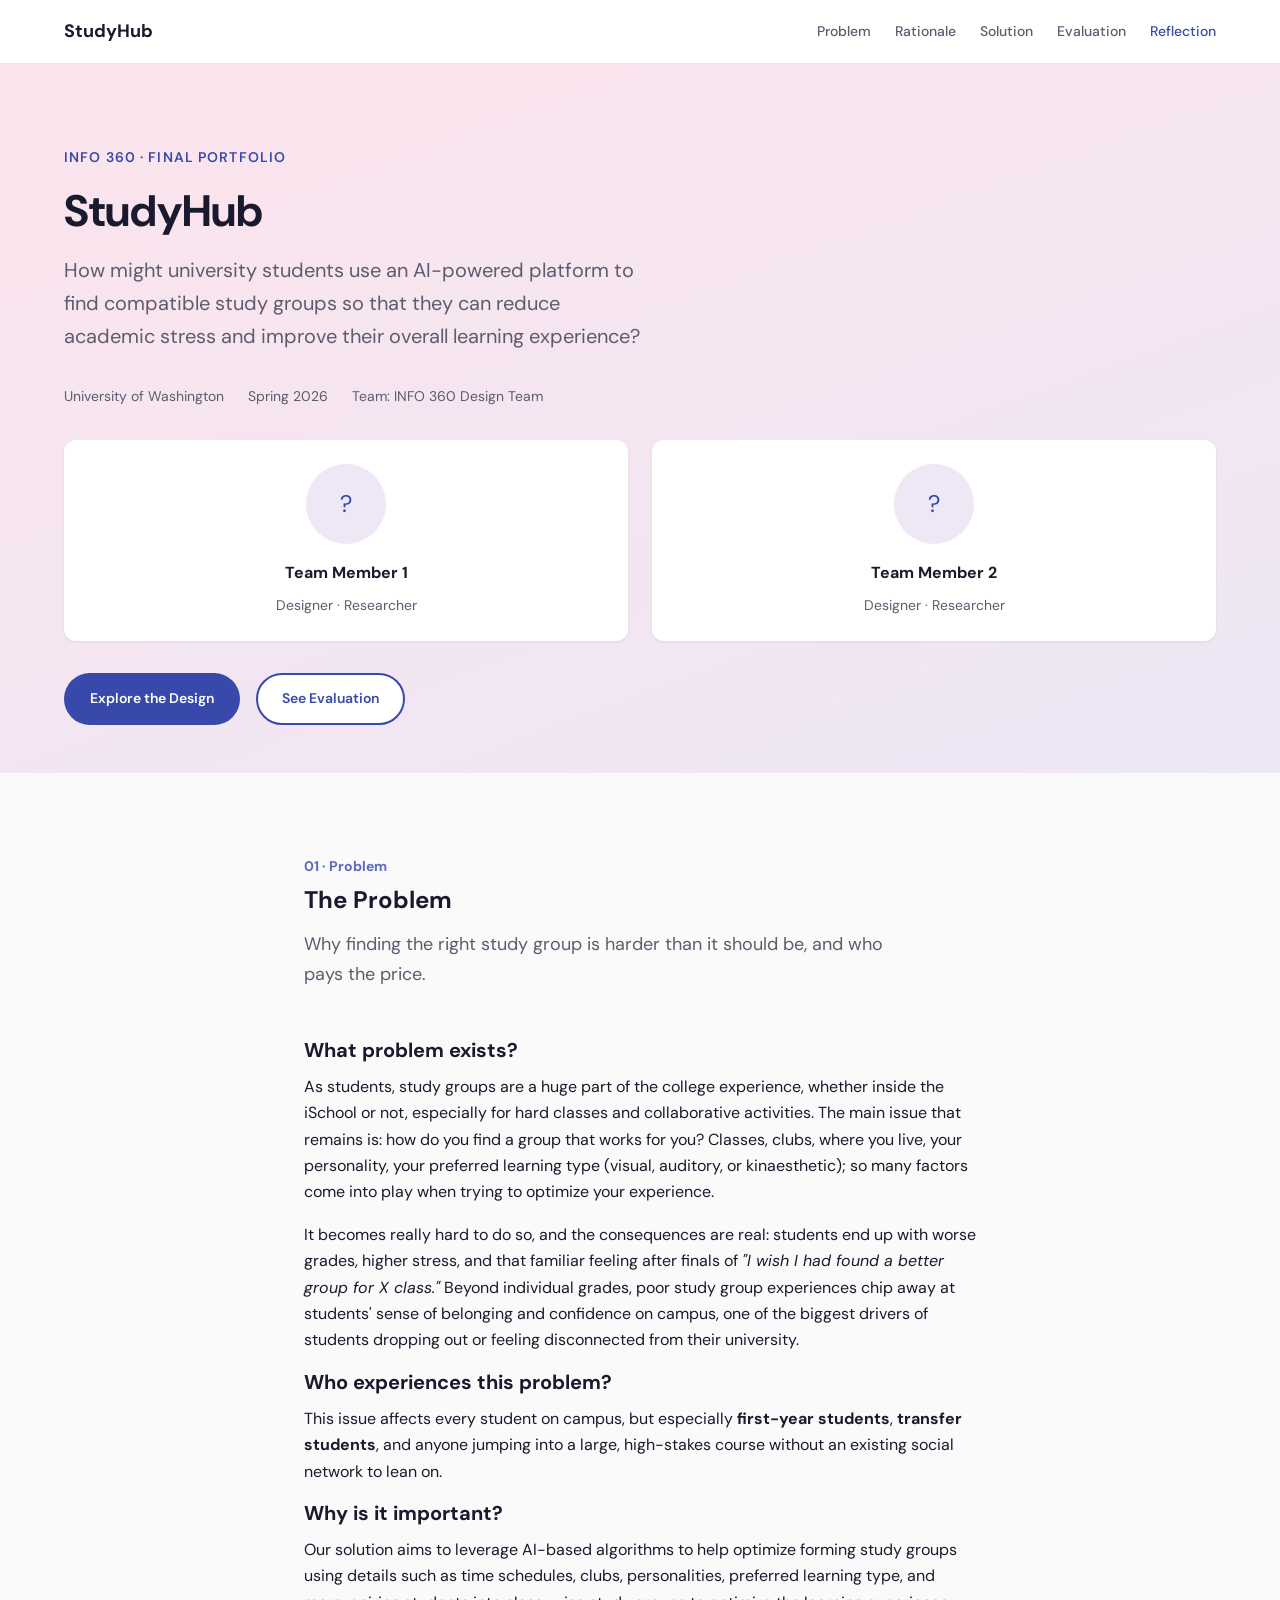
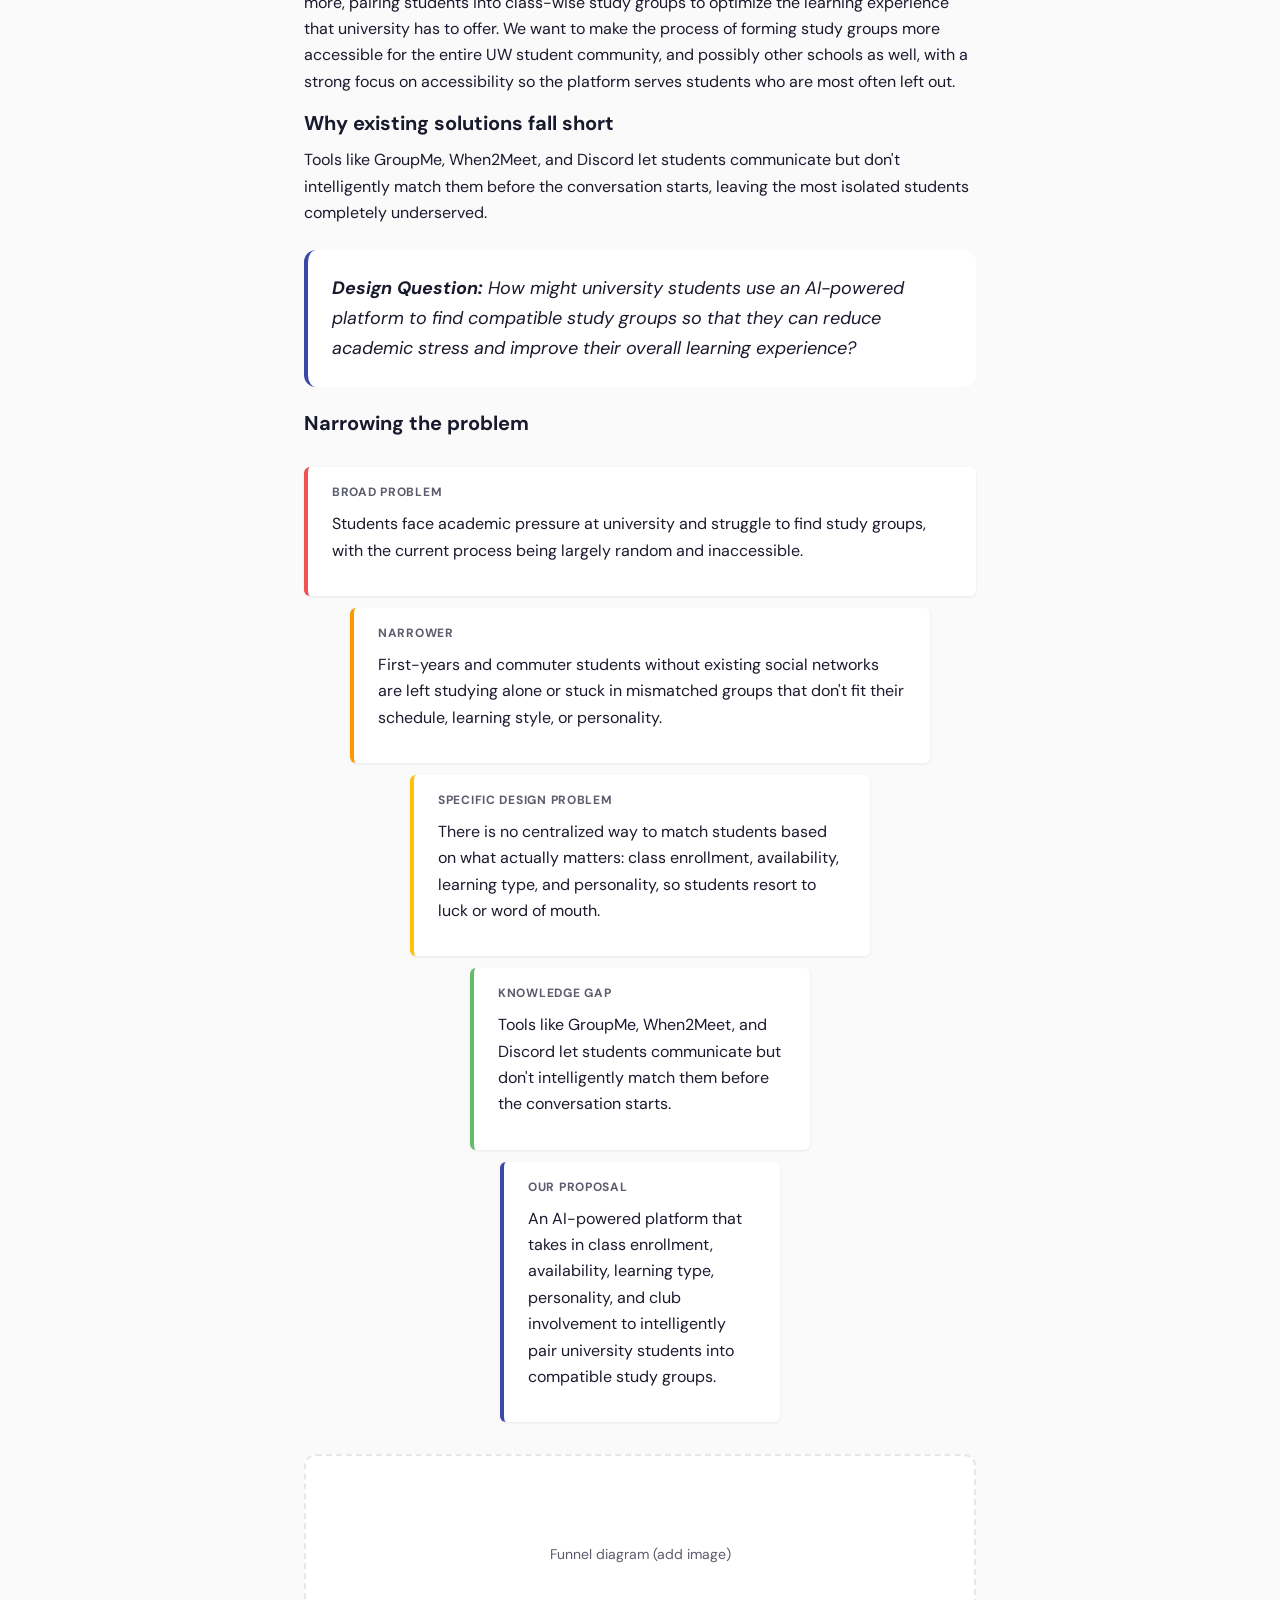
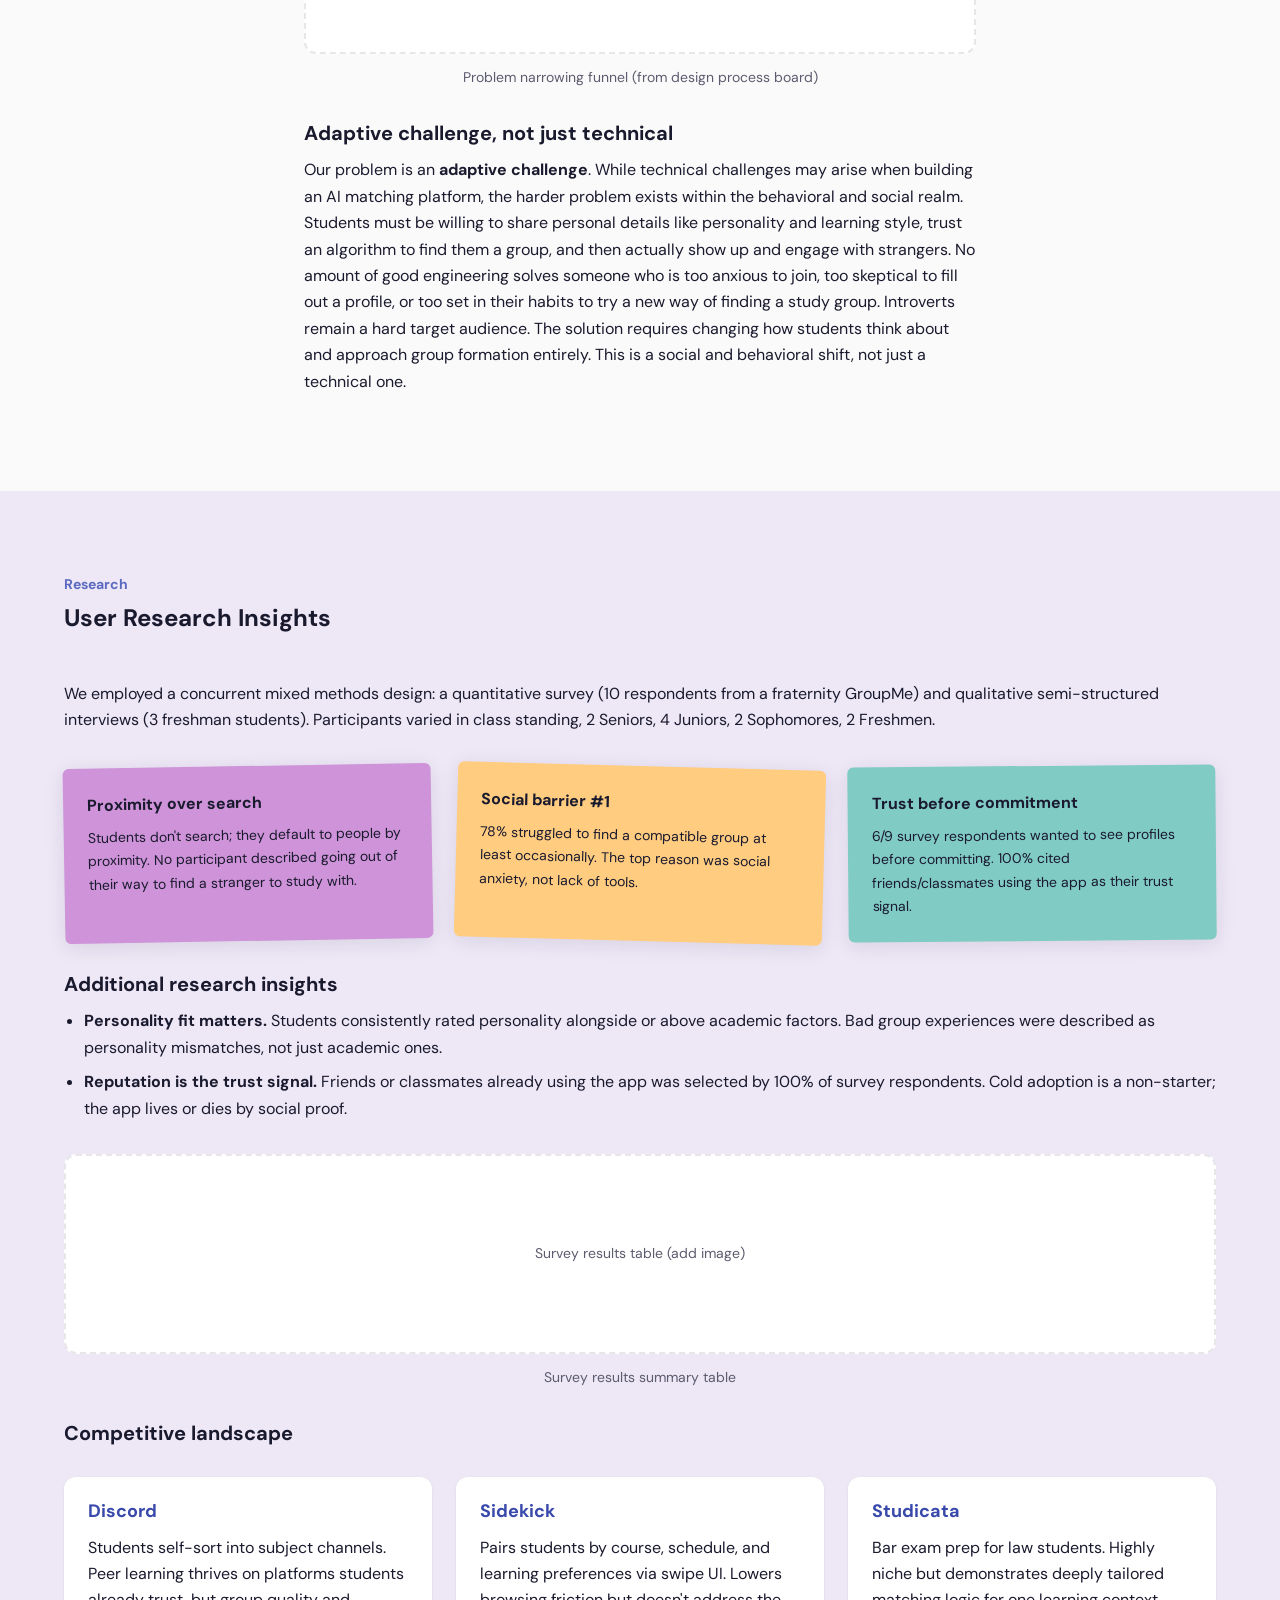
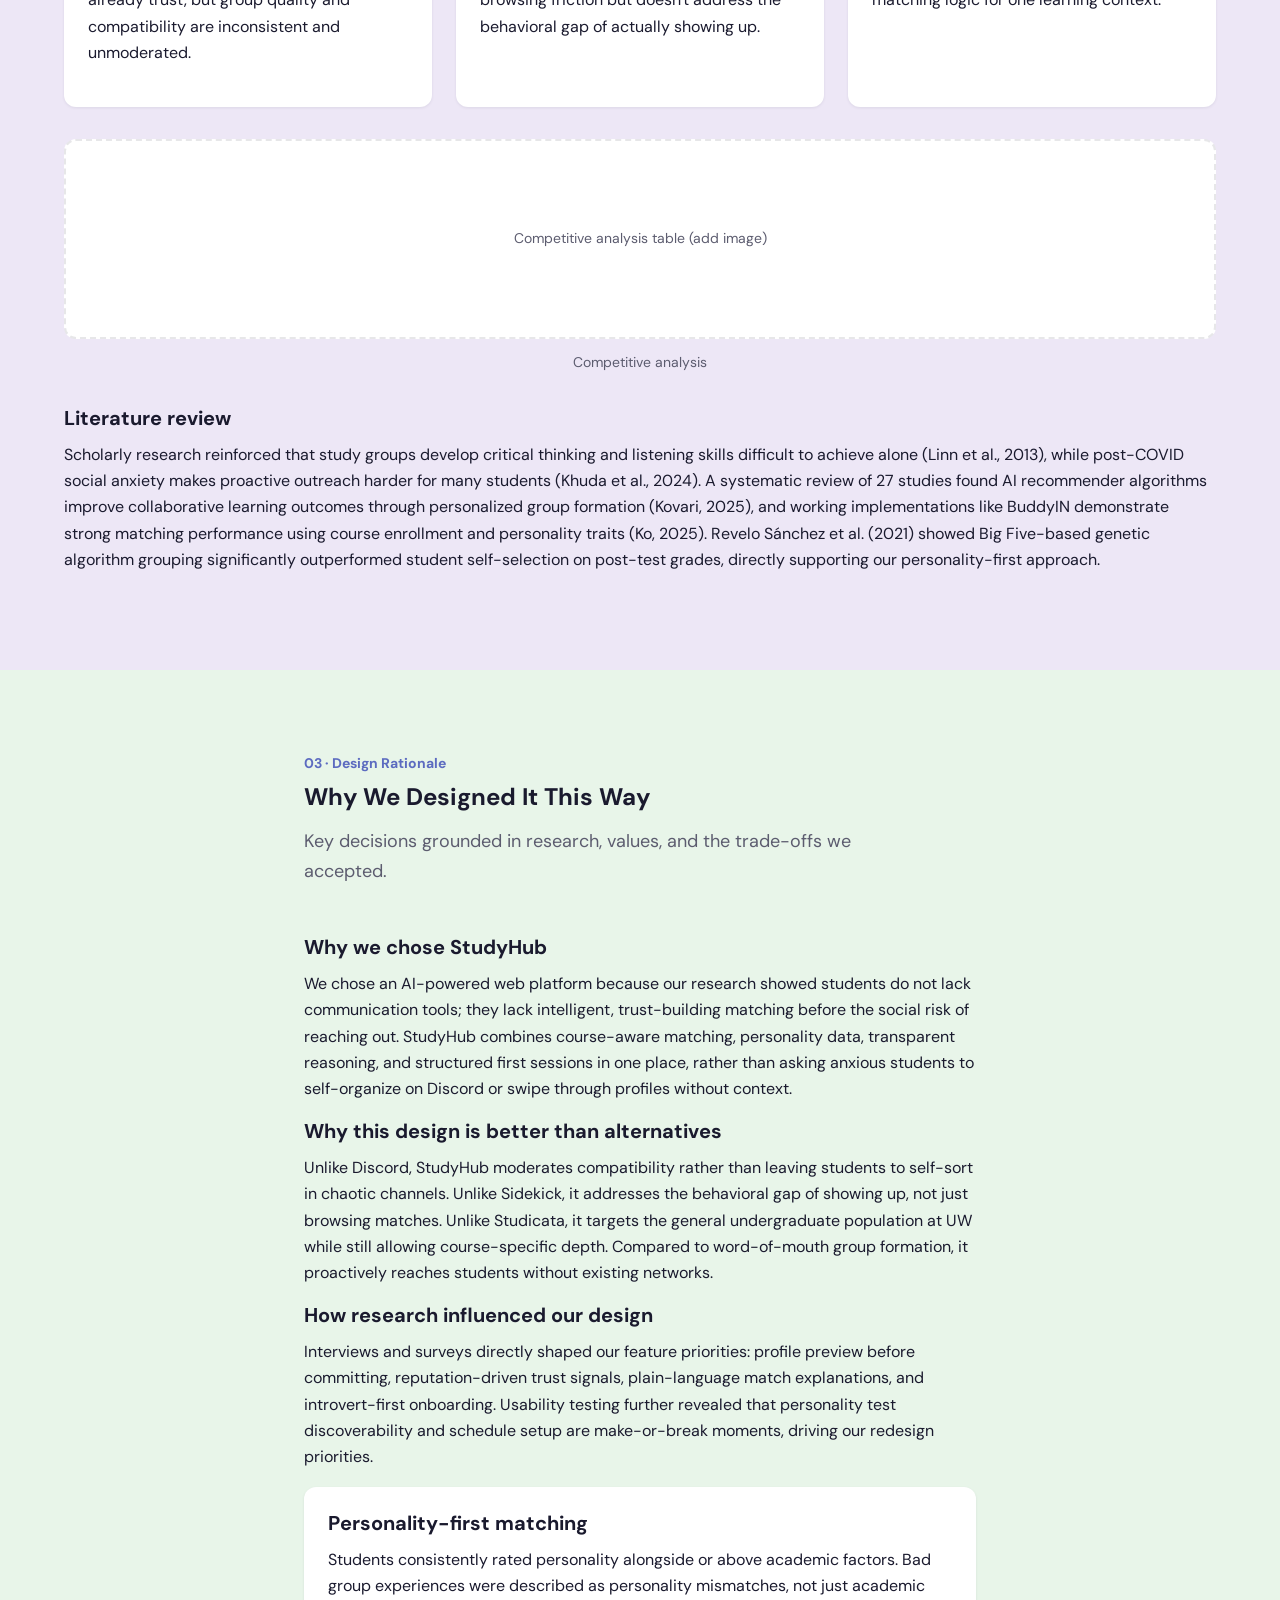
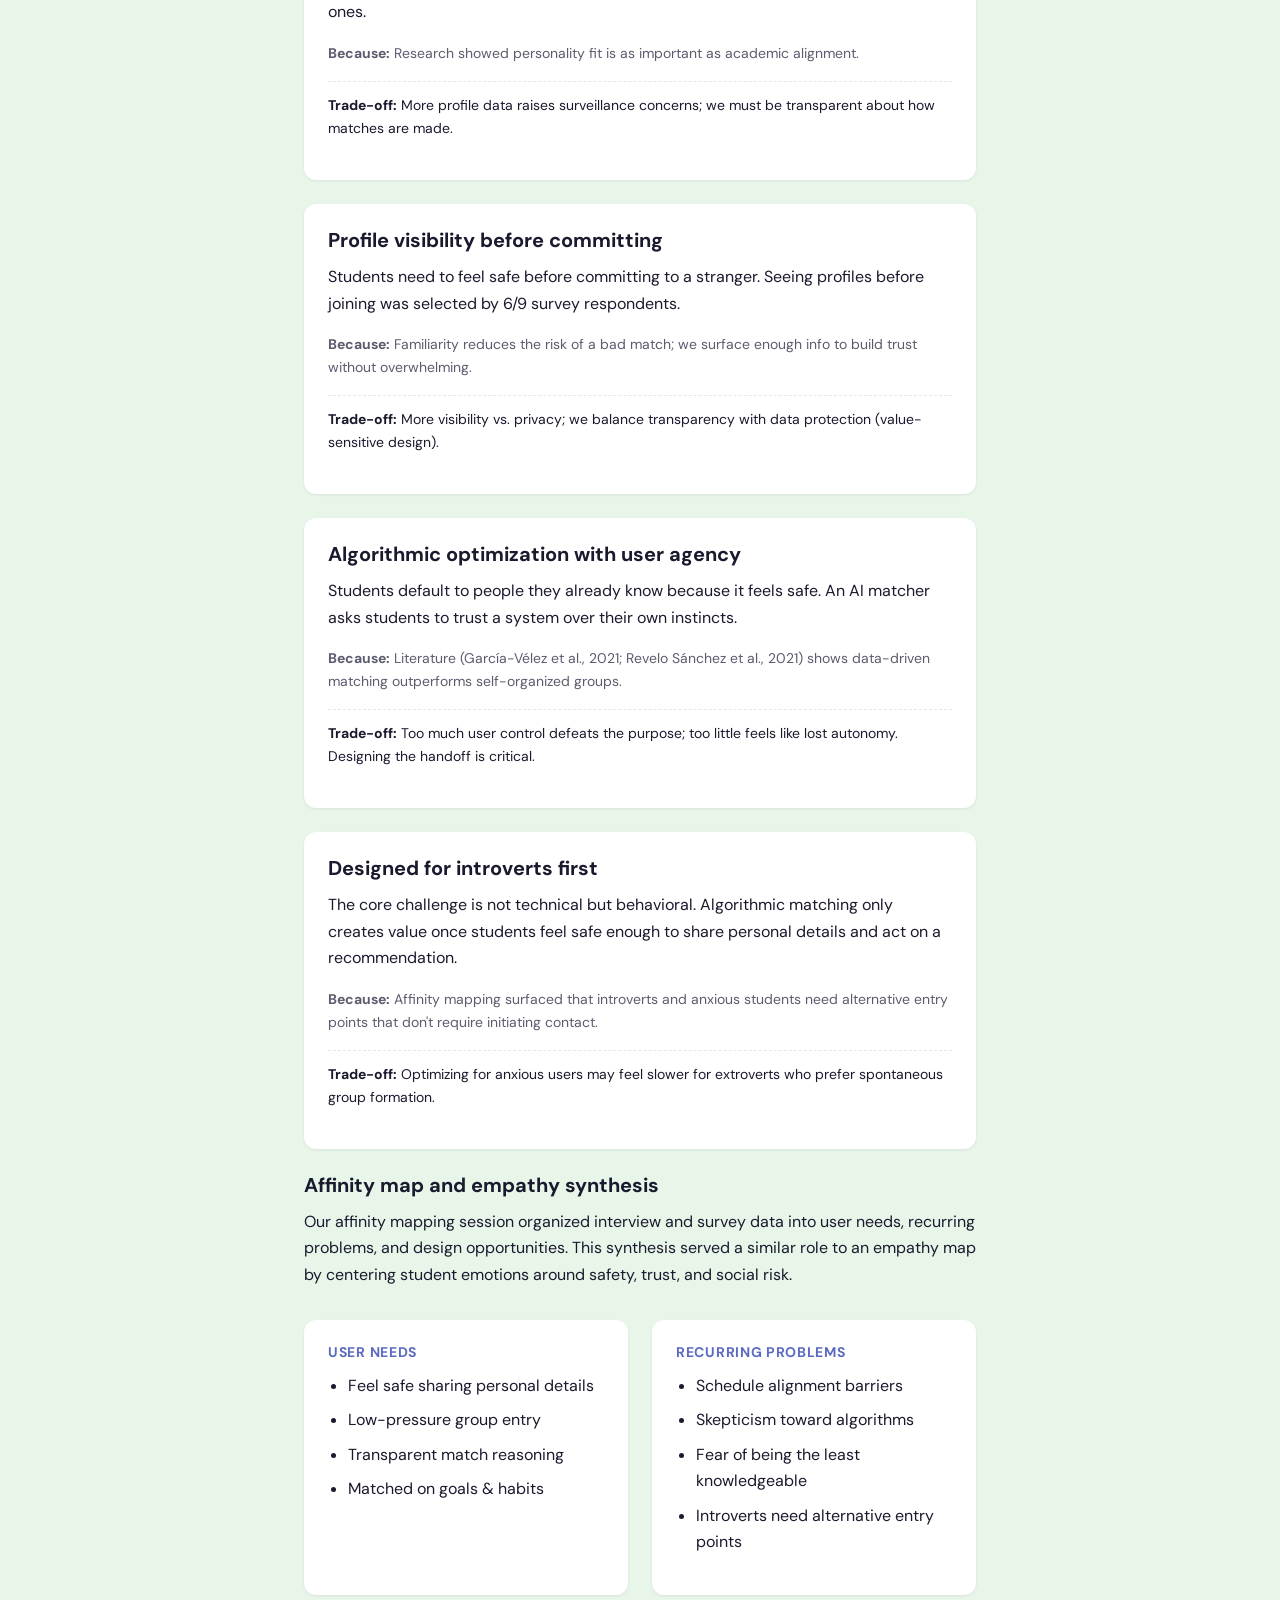
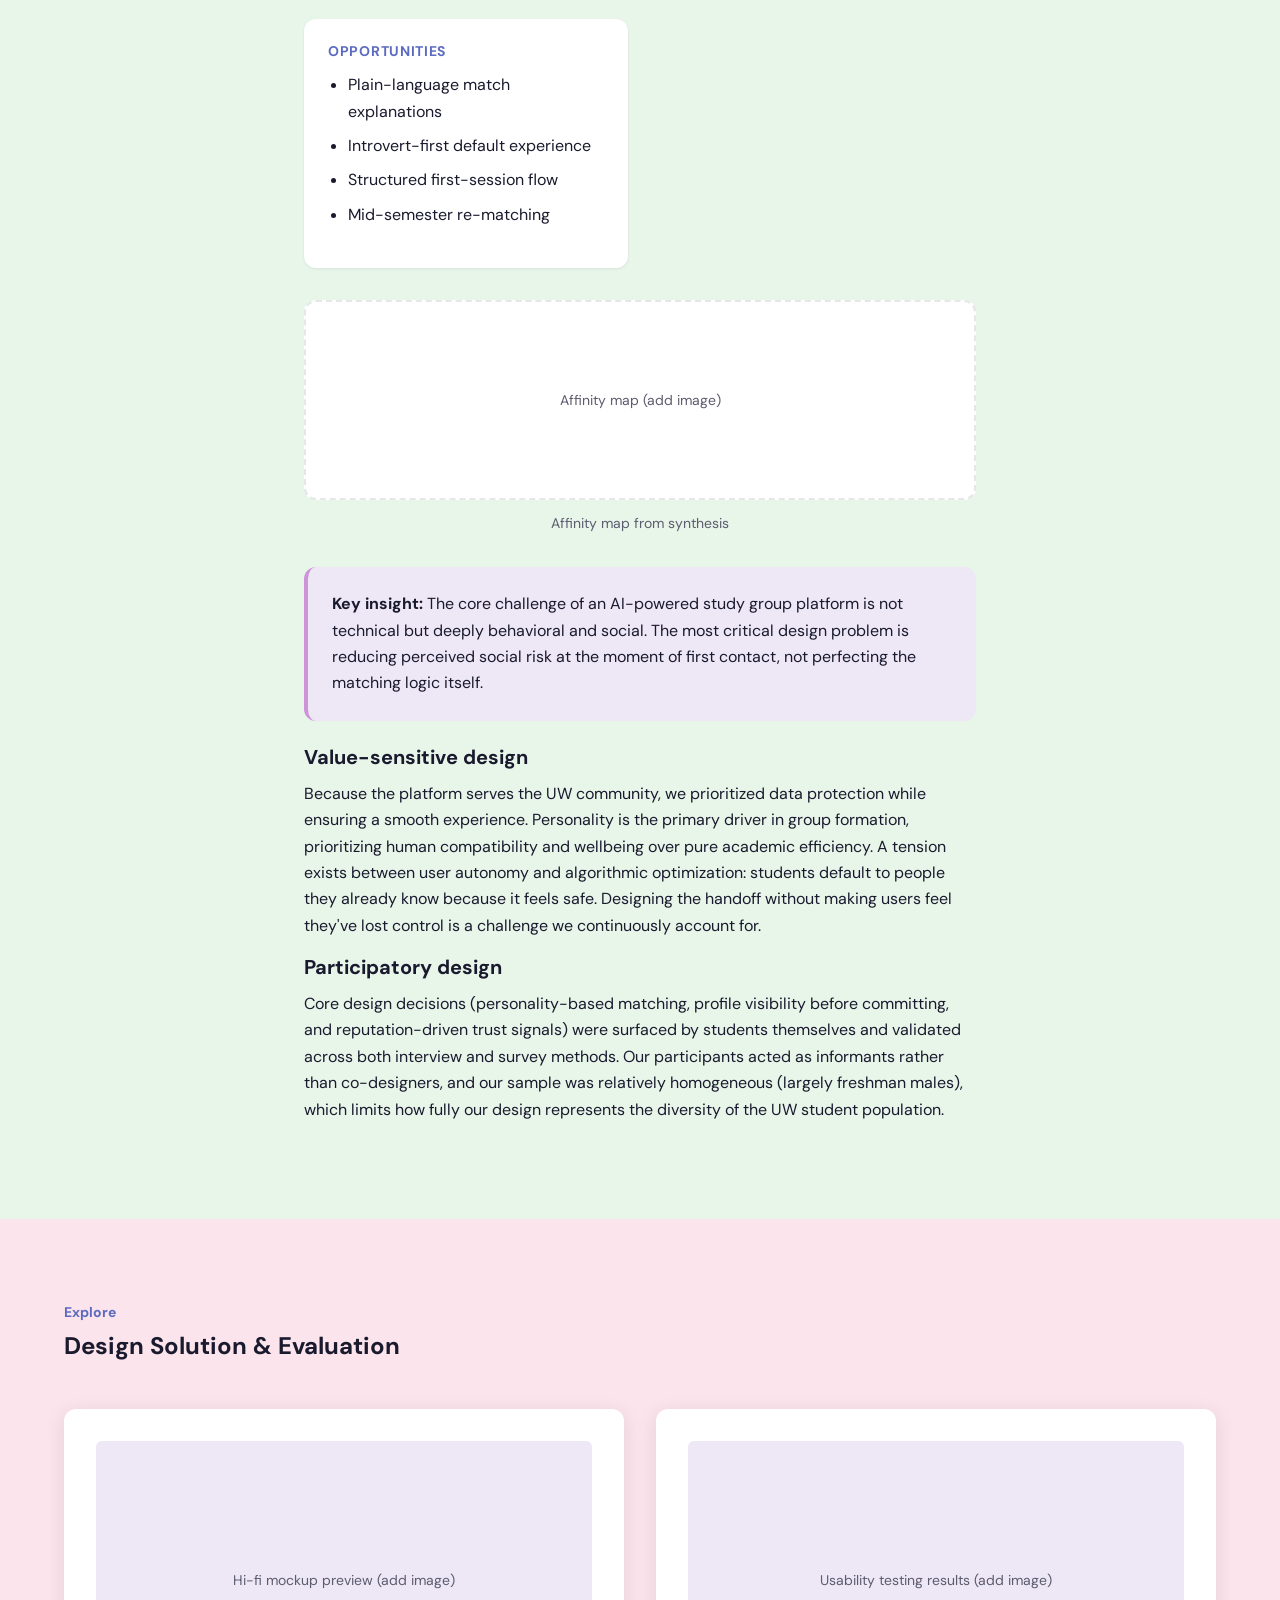
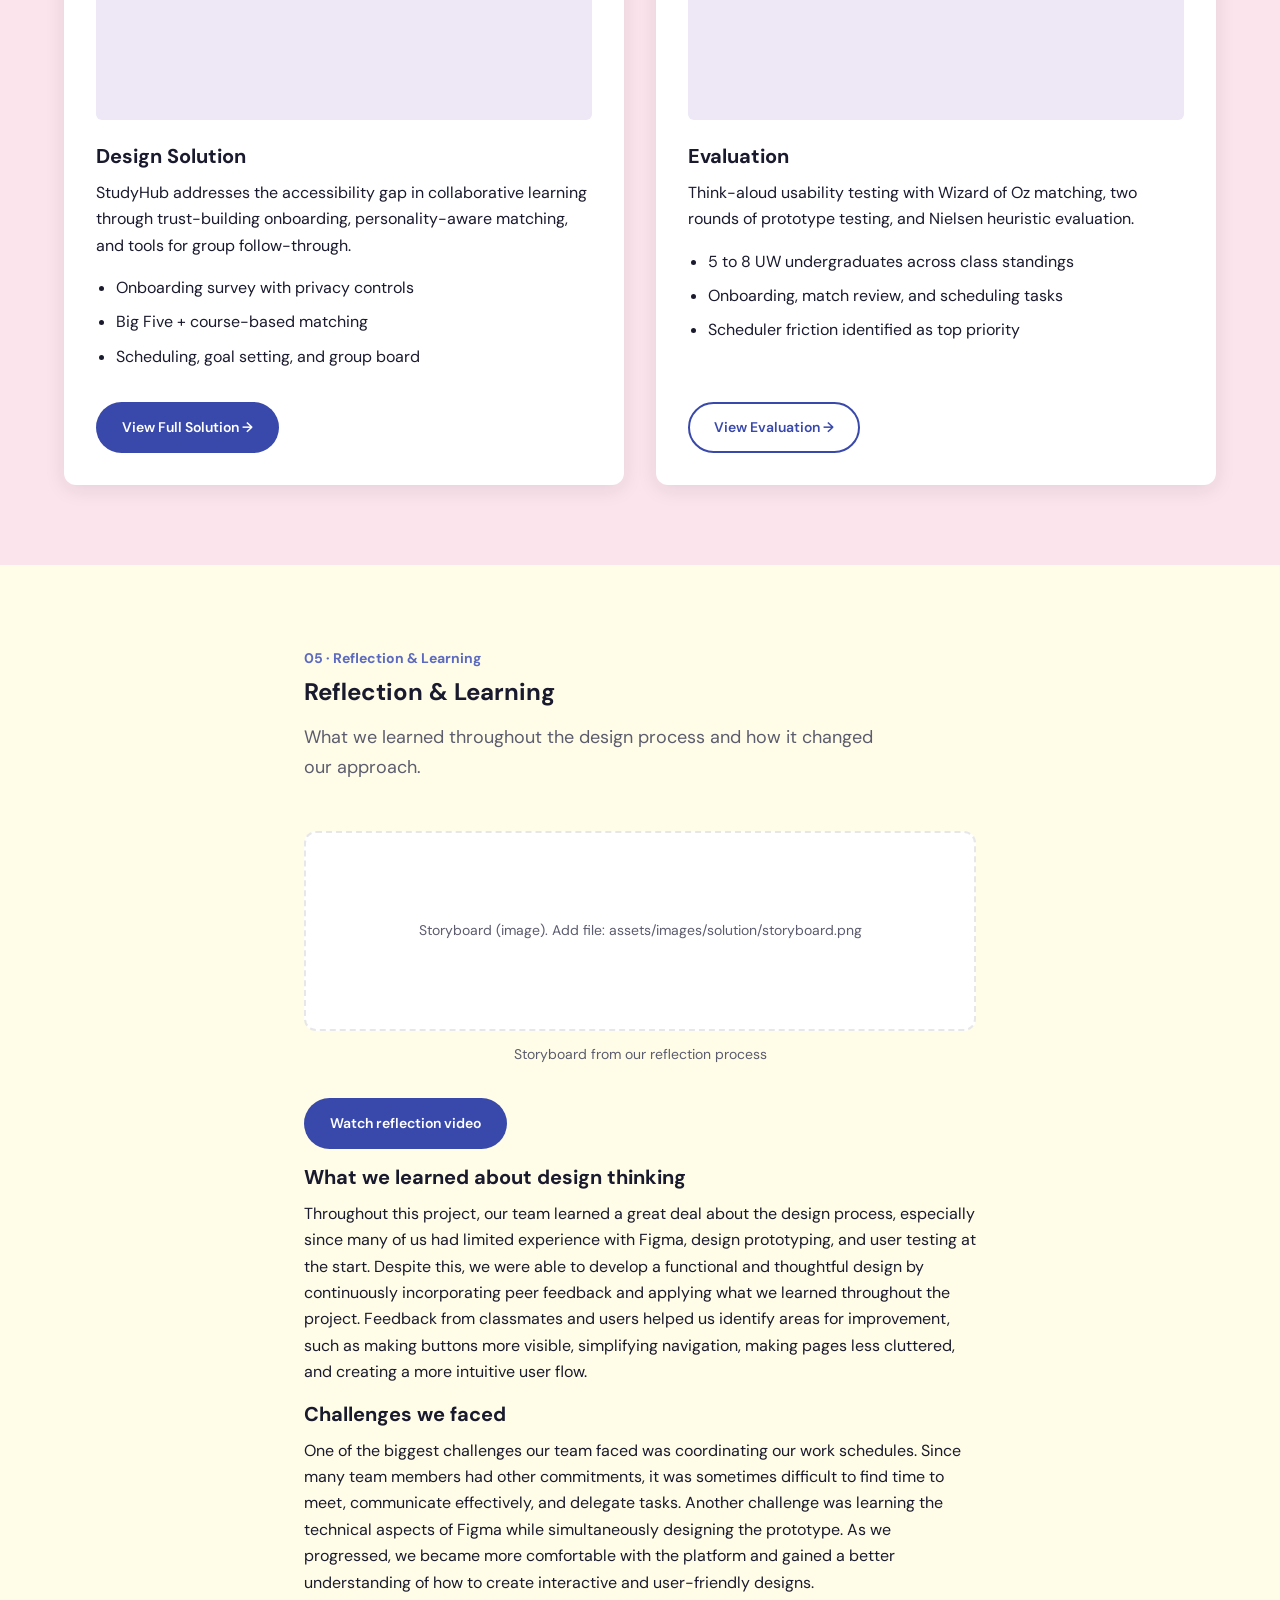
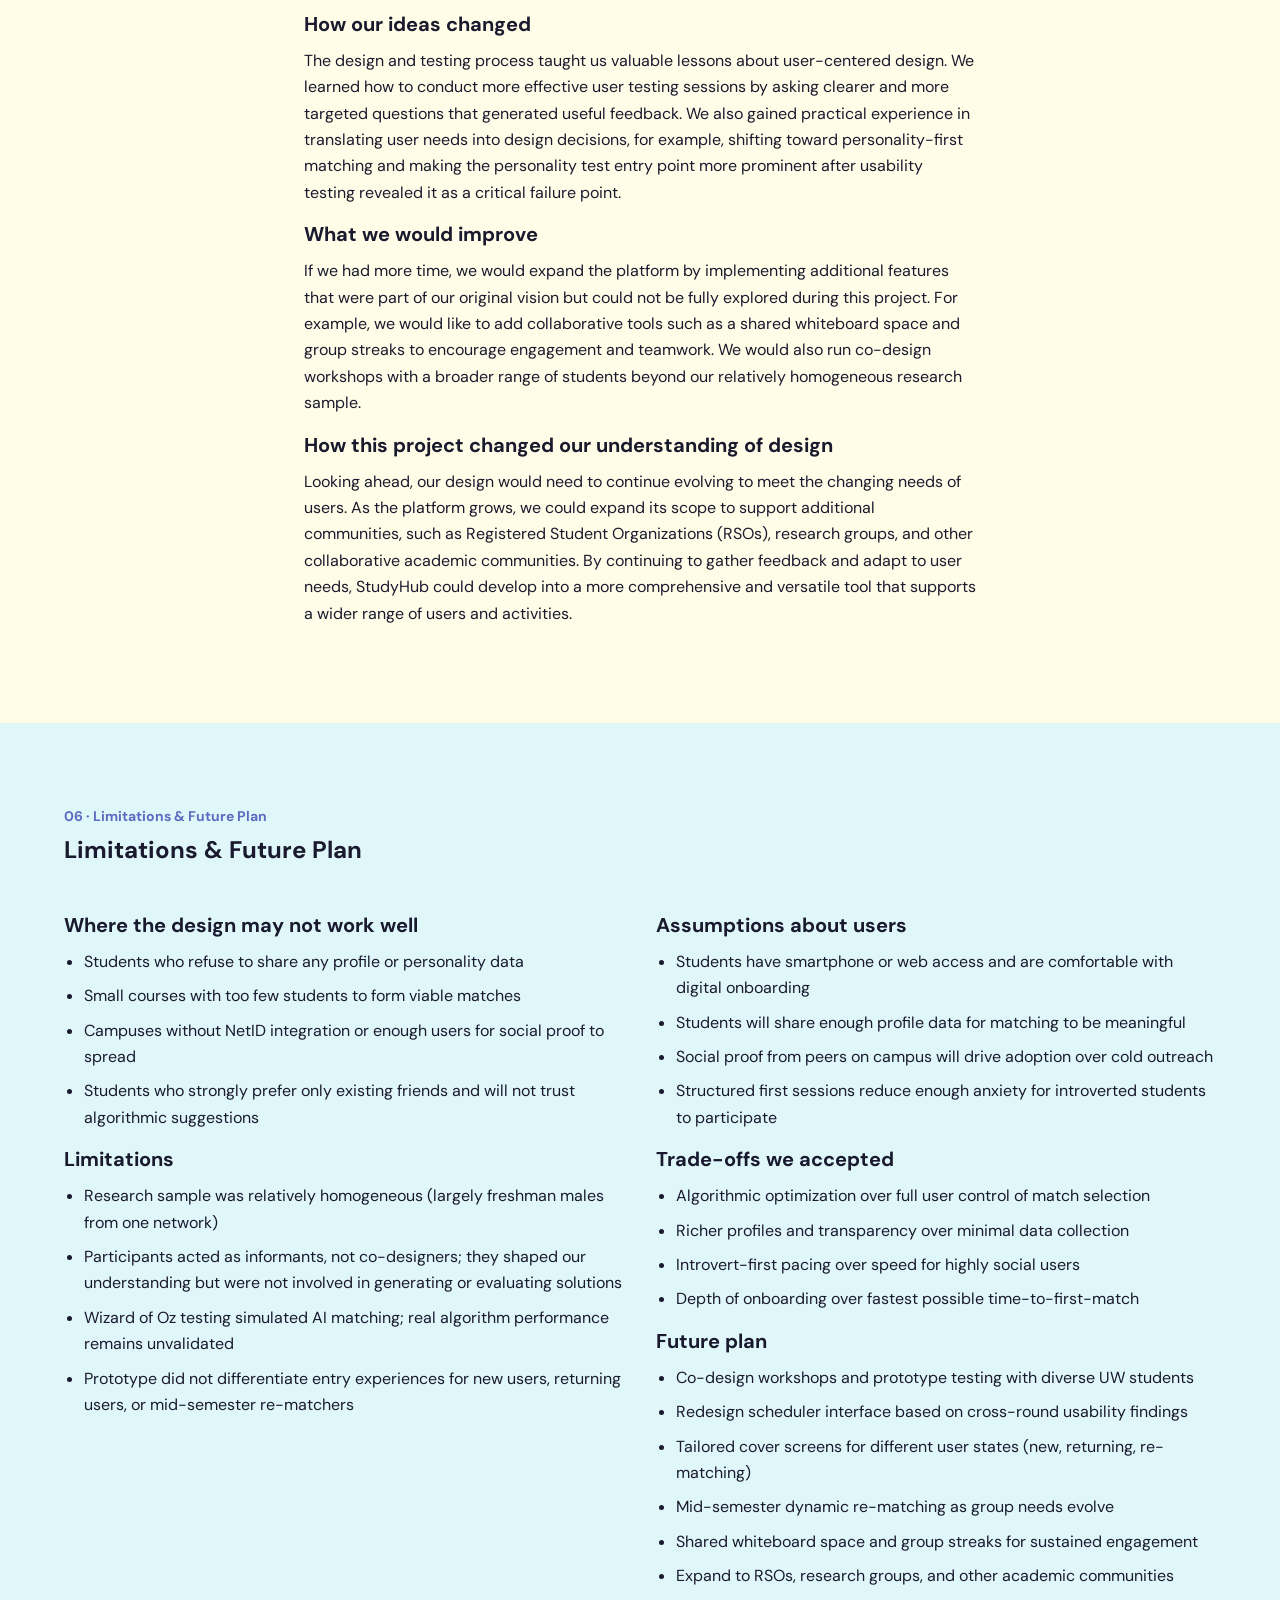
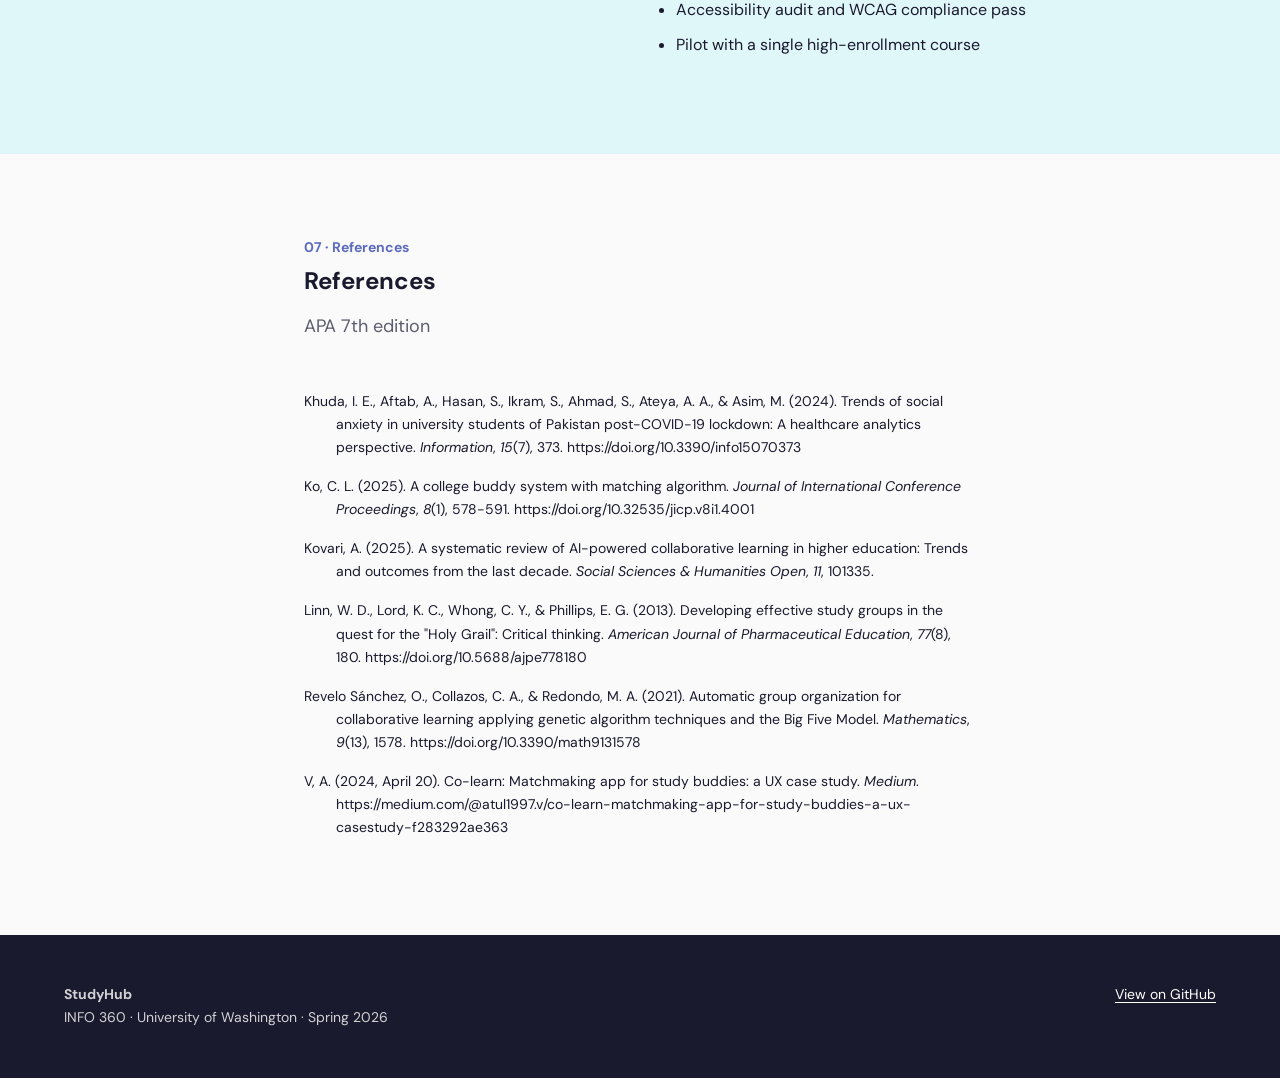
==== commit 674c3ed7: "Finalize portfolio content per assignment format and deploy updates. Sync all sections from content " ====
--- a/index.html
+++ b/index.html
@@ -1,422 +1,482 @@
 <!DOCTYPE html>
 <html lang="en">
 <head>
-  <meta charset="UTF-8">
-  <meta name="viewport" content="width=device-width, initial-scale=1.0">
-  <title>StudyMatch — INFO 360 Design Case Study</title>
-  <meta name="description" content="An AI-powered platform helping UW students find compatible study groups. INFO 360 final portfolio.">
-  <link rel="preconnect" href="https://fonts.googleapis.com">
-  <link rel="preconnect" href="https://fonts.gstatic.com" crossorigin>
-  <link href="https://fonts.googleapis.com/css2?family=DM+Sans:ital,opsz,wght@0,9..40,400;0,9..40,500;0,9..40,600;0,9..40,700;1,9..40,400&display=swap" rel="stylesheet">
-  <link rel="stylesheet" href="assets/css/tokens.css">
-  <link rel="stylesheet" href="assets/css/base.css">
-  <link rel="stylesheet" href="assets/css/components.css">
-  <link rel="stylesheet" href="assets/css/pages.css">
+ <meta charset="UTF-8">
+ <meta name="viewport" content="width=device-width, initial-scale=1.0">
+ <title>StudyHub | INFO 360 Design Case Study</title>
+ <meta name="description" content="An AI-powered platform helping UW students find compatible study groups. INFO 360 final portfolio.">
+ <link rel="preconnect" href="https://fonts.googleapis.com">
+ <link rel="preconnect" href="https://fonts.gstatic.com" crossorigin>
+ <link href="https://fonts.googleapis.com/css2?family=DM+Sans:ital,opsz,wght@0,9..40,400;0,9..40,500;0,9..40,600;0,9..40,700;1,9..40,400&display=swap" rel="stylesheet">
+ <link rel="stylesheet" href="assets/css/tokens.css">
+ <link rel="stylesheet" href="assets/css/base.css">
+ <link rel="stylesheet" href="assets/css/components.css">
+ <link rel="stylesheet" href="assets/css/pages.css">
 </head>
 <body>
 
-  <header class="site-header">
-    <div class="container site-header__inner">
-      <a href="index.html" class="site-logo">StudyMatch</a>
-      <button class="nav-toggle" aria-label="Toggle menu" aria-expanded="false">
-        <svg width="24" height="24" viewBox="0 0 24 24" fill="none" stroke="currentColor" stroke-width="2"><path d="M3 12h18M3 6h18M3 18h18"/></svg>
-      </button>
-      <nav class="site-nav" aria-label="Main">
-        <a href="#problem" data-nav-section="problem">Problem</a>
-        <a href="#rationale" data-nav-section="rationale">Rationale</a>
-        <a href="solution/">Solution</a>
-        <a href="evaluation/">Evaluation</a>
-        <a href="#reflection" data-nav-section="reflection">Reflection</a>
-      </nav>
-    </div>
-  </header>
-
-  <main>
-    <!-- Hero -->
-    <section class="hero">
-      <div class="container">
-        <span class="hero__eyebrow">INFO 360 · Final Portfolio</span>
-        <h1 class="hero__title">AI-Powered Study Group Matching</h1>
-        <p class="hero__tagline">How might university students use an AI-powered platform to find compatible study groups so that they can reduce academic stress and improve their overall learning experience?</p>
-        <div class="hero__meta">
-          <span>University of Washington</span>
-          <span>Spring 2026</span>
-          <span>Team: <!-- TODO: add names -->Your Team</span>
+ <header class="site-header">
+ <div class="container site-header__inner">
+ <a href="index.html" class="site-logo">StudyHub</a>
+ <button class="nav-toggle" aria-label="Toggle menu" aria-expanded="false">
+ <svg width="24" height="24" viewBox="0 0 24 24" fill="none" stroke="currentColor" stroke-width="2"><path d="M3 12h18M3 6h18M3 18h18"/></svg>
+ </button>
+ <nav class="site-nav" aria-label="Main">
+ <a href="#problem" data-nav-section="problem">Problem</a>
+ <a href="#rationale" data-nav-section="rationale">Rationale</a>
+ <a href="solution/">Solution</a>
+ <a href="evaluation/">Evaluation</a>
+ <a href="#reflection" data-nav-section="reflection">Reflection</a>
+ </nav>
+ </div>
+ </header>
+
+ <main>
+ <!-- Hero -->
+ <section class="hero">
+ <div class="container">
+ <span class="hero__eyebrow">INFO 360 · Final Portfolio</span>
+ <h1 class="hero__title">StudyHub</h1>
+ <p class="hero__tagline">How might university students use an AI-powered platform to find compatible study groups so that they can reduce academic stress and improve their overall learning experience?</p>
+ <div class="hero__meta">
+ <span>University of Washington</span>
+ <span>Spring 2026</span>
+ <span>Team: INFO 360 Design Team</span>
+ </div>
+
+ <div class="team-grid">
+ <div class="team-card">
+ <div class="team-card__avatar">
+ <!-- Replace with: <img src="assets/images/team-member-1.jpg" alt="Team member"> -->
+ ?
+ </div>
+ <div class="team-card__name">Team Member 1</div>
+ <div class="team-card__role">Designer · Researcher</div>
+ </div>
+ <div class="team-card">
+ <div class="team-card__avatar">
+ ?
+ </div>
+ <div class="team-card__name">Team Member 2</div>
+ <div class="team-card__role">Designer · Researcher</div>
+ </div>
+ </div>
+
+ <div class="hero__actions">
+ <a href="solution/" class="btn btn--primary">Explore the Design</a>
+ <a href="evaluation/" class="btn btn--secondary">See Evaluation</a>
+ </div>
+ </div>
+ </section>
+
+ <!-- 1. Problem -->
+ <section id="problem" class="section section--white" data-section="problem">
+ <div class="container container--narrow">
+ <header class="section-header">
+ <span class="section-header__number">01 · Problem</span>
+ <h2>The Problem</h2>
+ <p class="section-header__intro">Why finding the right study group is harder than it should be, and who pays the price.</p>
+ </header>
+
+ <h3>What problem exists?</h3>
+ <p>As students, study groups are a huge part of the college experience, whether inside the iSchool or not, especially for hard classes and collaborative activities. The main issue that remains is: how do you find a group that works for you? Classes, clubs, where you live, your personality, your preferred learning type (visual, auditory, or kinaesthetic); so many factors come into play when trying to optimize your experience.</p>
+ <p>It becomes really hard to do so, and the consequences are real: students end up with worse grades, higher stress, and that familiar feeling after finals of <em>"I wish I had found a better group for X class."</em> Beyond individual grades, poor study group experiences chip away at students' sense of belonging and confidence on campus, one of the biggest drivers of students dropping out or feeling disconnected from their university.</p>
+
+ <h3>Who experiences this problem?</h3>
+ <p>This issue affects every student on campus, but especially <strong>first-year students</strong>, <strong>transfer students</strong>, and anyone jumping into a large, high-stakes course without an existing social network to lean on.</p>
+
+ <h3>Why is it important?</h3>
+ <p>Our solution aims to leverage AI-based algorithms to help optimize forming study groups using details such as time schedules, clubs, personalities, preferred learning type, and more, pairing students into class-wise study groups to optimize the learning experience that university has to offer. We want to make the process of forming study groups more accessible for the entire UW student community, and possibly other schools as well, with a strong focus on accessibility so the platform serves students who are most often left out.</p>
+
+ <h3>Why existing solutions fall short</h3>
+ <p>Tools like GroupMe, When2Meet, and Discord let students communicate but don't intelligently match them before the conversation starts, leaving the most isolated students completely underserved.</p>
+
+ <div class="callout callout--question">
+ <strong>Design Question:</strong> How might university students use an AI-powered platform to find compatible study groups so that they can reduce academic stress and improve their overall learning experience?
+ </div>
+
+ <h3>Narrowing the problem</h3>
+ <div class="funnel">
+ <div class="funnel__step">
+ <div class="funnel__label">Broad Problem</div>
+ <p>Students face academic pressure at university and struggle to find study groups, with the current process being largely random and inaccessible.</p>
+ </div>
+ <div class="funnel__step">
+ <div class="funnel__label">Narrower</div>
+ <p>First-years and commuter students without existing social networks are left studying alone or stuck in mismatched groups that don't fit their schedule, learning style, or personality.</p>
+ </div>
+ <div class="funnel__step">
+ <div class="funnel__label">Specific Design Problem</div>
+ <p>There is no centralized way to match students based on what actually matters: class enrollment, availability, learning type, and personality, so students resort to luck or word of mouth.</p>
+ </div>
+ <div class="funnel__step">
+ <div class="funnel__label">Knowledge Gap</div>
+ <p>Tools like GroupMe, When2Meet, and Discord let students communicate but don't intelligently match them before the conversation starts.</p>
+ </div>
+ <div class="funnel__step">
+ <div class="funnel__label">Our Proposal</div>
+ <p>An AI-powered platform that takes in class enrollment, availability, learning type, personality, and club involvement to intelligently pair university students into compatible study groups.</p>
+ </div>
+ </div>
+
+ <div class="figure">
+ <div class="figure__frame">
+ <div class="figure__placeholder">
+ <!-- Drop image: assets/images/problem/funnel-diagram.png -->
+ Funnel diagram (add image)
+ </div>
+ </div>
+ <figcaption class="figure__caption">Problem narrowing funnel (from design process board)</figcaption>
+ </div>
+
+ <h3>Adaptive challenge, not just technical</h3>
+ <p>Our problem is an <strong>adaptive challenge</strong>. While technical challenges may arise when building an AI matching platform, the harder problem exists within the behavioral and social realm. Students must be willing to share personal details like personality and learning style, trust an algorithm to find them a group, and then actually show up and engage with strangers. No amount of good engineering solves someone who is too anxious to join, too skeptical to fill out a profile, or too set in their habits to try a new way of finding a study group. Introverts remain a hard target audience. The solution requires changing how students think about and approach group formation entirely. This is a social and behavioral shift, not just a technical one.</p>
+ </div>
+ </section>
+
+ <!-- Research insights (supports Problem) -->
+ <section class="section section--purple">
+ <div class="container">
+ <header class="section-header">
+ <span class="section-header__number">Research</span>
+ <h2>User Research Insights</h2>
+ </header>
+
+ <p>We employed a concurrent mixed methods design: a quantitative survey (10 respondents from a fraternity GroupMe) and qualitative semi-structured interviews (3 freshman students). Participants varied in class standing, 2 Seniors, 4 Juniors, 2 Sophomores, 2 Freshmen.</p>
+
+ <div class="sticky-grid">
+ <div class="sticky-note sticky-note--purple">
+ <strong>Proximity over search</strong>
+ Students don't search; they default to people by proximity. No participant described going out of their way to find a stranger to study with.
+ </div>
+ <div class="sticky-note sticky-note--orange">
+ <strong>Social barrier #1</strong>
+ 78% struggled to find a compatible group at least occasionally. The top reason was social anxiety, not lack of tools.
+ </div>
+ <div class="sticky-note sticky-note--teal">
+ <strong>Trust before commitment</strong>
+ 6/9 survey respondents wanted to see profiles before committing. 100% cited friends/classmates using the app as their trust signal.
+ </div>
+ </div>
+
+ <h3>Additional research insights</h3>
+ <ul>
+ <li><strong>Personality fit matters.</strong> Students consistently rated personality alongside or above academic factors. Bad group experiences were described as personality mismatches, not just academic ones.</li>
+ <li><strong>Reputation is the trust signal.</strong> Friends or classmates already using the app was selected by 100% of survey respondents. Cold adoption is a non-starter; the app lives or dies by social proof.</li>
+ </ul>
+
+ <div class="figure">
+ <div class="figure__frame">
+ <div class="figure__placeholder">
+ <!-- Drop image: assets/images/problem/survey-results-table.png -->
+ Survey results table (add image)
+ </div>
+ </div>
+ <figcaption class="figure__caption">Survey results summary table</figcaption>
+ </div>
+
+ <h3>Competitive landscape</h3>
+ <div class="competitor-grid">
+ <div class="competitor-card">
+ <h4>Discord</h4>
+ <p>Students self-sort into subject channels. Peer learning thrives on platforms students already trust, but group quality and compatibility are inconsistent and unmoderated.</p>
+ </div>
+ <div class="competitor-card">
+ <h4>Sidekick</h4>
+ <p>Pairs students by course, schedule, and learning preferences via swipe UI. Lowers browsing friction but doesn't address the behavioral gap of actually showing up.</p>
+ </div>
+ <div class="competitor-card">
+ <h4>Studicata</h4>
+ <p>Bar exam prep for law students. Highly niche but demonstrates deeply tailored matching logic for one learning context.</p>
+ </div>
+ </div>
+
+ <div class="figure">
+ <div class="figure__frame">
+ <div class="figure__placeholder">
+ <!-- Drop image: assets/images/problem/competitive-analysis.png -->
+ Competitive analysis table (add image)
+ </div>
+ </div>
+          <figcaption class="figure__caption">Competitive analysis</figcaption>
         </div>
 
-        <div class="team-grid">
-          <div class="team-card">
-            <div class="team-card__avatar">
-              <!-- Replace with: <img src="assets/images/team-member-1.jpg" alt="Team member"> -->
-              ?
-            </div>
-            <div class="team-card__name">Team Member 1</div>
-            <div class="team-card__role">Designer · Researcher</div>
-          </div>
-          <div class="team-card">
-            <div class="team-card__avatar">
-              ?
-            </div>
-            <div class="team-card__name">Team Member 2</div>
-            <div class="team-card__role">Designer · Researcher</div>
-          </div>
-        </div>
-
-        <div class="hero__actions">
-          <a href="solution/" class="btn btn--primary">Explore the Design</a>
-          <a href="evaluation/" class="btn btn--secondary">See Evaluation</a>
-        </div>
+        <h3>Literature review</h3>
+        <p>Scholarly research reinforced that study groups develop critical thinking and listening skills difficult to achieve alone (Linn et al., 2013), while post-COVID social anxiety makes proactive outreach harder for many students (Khuda et al., 2024). A systematic review of 27 studies found AI recommender algorithms improve collaborative learning outcomes through personalized group formation (Kovari, 2025), and working implementations like BuddyIN demonstrate strong matching performance using course enrollment and personality traits (Ko, 2025). Revelo Sánchez et al. (2021) showed Big Five-based genetic algorithm grouping significantly outperformed student self-selection on post-test grades, directly supporting our personality-first approach.</p>
       </div>
     </section>
 
-    <!-- 1. Problem -->
-    <section id="problem" class="section section--white" data-section="problem">
-      <div class="container container--narrow">
-        <header class="section-header">
-          <span class="section-header__number">01 — Problem</span>
-          <h2>The Problem</h2>
-          <p class="section-header__intro">Why finding the right study group is harder than it should be — and who pays the price.</p>
-        </header>
-
-        <h3>What problem exists?</h3>
-        <p>As students, study groups are a huge part of the college experience — whether inside the iSchool or not — especially for hard classes and collaborative activities. The main issue that remains is: how do you find a group that works for you? Classes, clubs, where you live, your personality, your preferred learning type (visual, auditory, or kinaesthetic) — so many factors come into play when trying to optimize your experience.</p>
-        <p>It becomes really hard to do so, and the consequences are real: students end up with worse grades, higher stress, and that familiar feeling after finals of <em>"I wish I had found a better group for X class."</em> Beyond individual grades, poor study group experiences chip away at students' sense of belonging and confidence on campus — one of the biggest drivers of students dropping out or feeling disconnected from their university.</p>
-
-        <h3>Who experiences this problem?</h3>
-        <p>This issue affects every student on campus, but especially <strong>first-year students</strong>, <strong>transfer students</strong>, and anyone jumping into a large, high-stakes course without an existing social network to lean on.</p>
-
-        <h3>Why is it important?</h3>
-        <p>Our solution aims to leverage AI-based algorithms to help optimize forming study groups using details such as time schedules, clubs, personalities, preferred learning type, and more — pairing students into class-wise study groups to optimize the learning experience that university has to offer. We want to make the process of forming study groups more accessible for the entire UW student community, and possibly other schools as well.</p>
-
-        <h3>Why existing solutions fall short</h3>
-        <p>Tools like GroupMe, When2Meet, and Discord let students communicate but don't intelligently match them before the conversation starts, leaving the most isolated students completely underserved.</p>
-
-        <div class="callout callout--question">
-          <strong>Design Question:</strong> How might university students use an AI-powered platform to find compatible study groups so that they can reduce academic stress and improve their overall learning experience?
-        </div>
-
-        <h3>Narrowing the problem</h3>
-        <div class="funnel">
-          <div class="funnel__step">
-            <div class="funnel__label">Broad Problem</div>
-            <p>Students face academic pressure at university and struggle to find study groups, with the current process being largely random and inaccessible.</p>
-          </div>
-          <div class="funnel__step">
-            <div class="funnel__label">Narrower</div>
-            <p>First-years and commuter students without existing social networks are left studying alone or stuck in mismatched groups that don't fit their schedule, learning style, or personality.</p>
-          </div>
-          <div class="funnel__step">
-            <div class="funnel__label">Specific Design Problem</div>
-            <p>There is no centralized way to match students based on what actually matters: class enrollment, availability, learning type, and personality — so students resort to luck or word of mouth.</p>
-          </div>
-          <div class="funnel__step">
-            <div class="funnel__label">Knowledge Gap</div>
-            <p>Tools like GroupMe, When2Meet, and Discord let students communicate but don't intelligently match them before the conversation starts.</p>
-          </div>
-          <div class="funnel__step">
-            <div class="funnel__label">Our Proposal</div>
-            <p>An AI-powered platform that takes in class enrollment, availability, learning type, personality, and club involvement to intelligently pair university students into compatible study groups.</p>
-          </div>
-        </div>
-
-        <div class="figure">
-          <div class="figure__frame">
-            <div class="figure__placeholder">
-              <!-- Drop image: assets/images/problem/funnel-diagram.png -->
-              📷 Funnel diagram screenshot — paste image here
-            </div>
-          </div>
-          <figcaption class="figure__caption">Problem narrowing funnel (from design process board)</figcaption>
-        </div>
-
-        <h3>Adaptive challenge, not just technical</h3>
-        <p>Our problem is an <strong>adaptive challenge</strong>. While technical challenges may arise when building an AI matching platform, the harder problem exists within the behavioral and social realm. Students must be willing to share personal details, trust an algorithm, and actually show up and engage with strangers. Introverts remain a hard target audience. The solution requires changing how students think about group formation entirely.</p>
-      </div>
-    </section>
-
-    <!-- Research insights (supports Problem) -->
-    <section class="section section--purple">
-      <div class="container">
-        <header class="section-header">
-          <span class="section-header__number">Research</span>
-          <h2>User Research Insights</h2>
-        </header>
-
-        <p>We employed a concurrent mixed methods design: a quantitative survey (10 respondents from a fraternity GroupMe) and qualitative semi-structured interviews (3 freshman students). Participants varied in class standing — 2 Seniors, 4 Juniors, 2 Sophomores, 2 Freshmen.</p>
-
-        <div class="sticky-grid">
-          <div class="sticky-note sticky-note--purple">
-            <strong>Proximity over search</strong>
-            Students don't search — they default to people by proximity. No participant described going out of their way to find a stranger to study with.
-          </div>
-          <div class="sticky-note sticky-note--orange">
-            <strong>Social barrier #1</strong>
-            78% struggled to find a compatible group at least occasionally. The top reason was social anxiety — not lack of tools.
-          </div>
-          <div class="sticky-note sticky-note--teal">
-            <strong>Trust before commitment</strong>
-            6/9 survey respondents wanted to see profiles before committing. 100% cited friends/classmates using the app as their trust signal.
-          </div>
-        </div>
-
-        <div class="figure">
-          <div class="figure__frame">
-            <div class="figure__placeholder">
-              <!-- Drop image: assets/images/problem/survey-results-table.png -->
-              📷 Survey results table — paste screenshot here
-            </div>
-          </div>
-          <figcaption class="figure__caption">Survey results summary table</figcaption>
-        </div>
-
-        <h3>Competitive landscape</h3>
-        <div class="competitor-grid">
-          <div class="competitor-card">
-            <h4>Discord</h4>
-            <p>Students self-sort into subject channels. Peer learning thrives on platforms students already trust — but group quality and compatibility are inconsistent and unmoderated.</p>
-          </div>
-          <div class="competitor-card">
-            <h4>Sidekick</h4>
-            <p>Pairs students by course, schedule, and learning preferences via swipe UI. Lowers browsing friction but doesn't address the behavioral gap of actually showing up.</p>
-          </div>
-          <div class="competitor-card">
-            <h4>Studicata</h4>
-            <p>Bar exam prep for law students. Highly niche but demonstrates deeply tailored matching logic for one learning context.</p>
-          </div>
-        </div>
-
-        <div class="figure">
-          <div class="figure__frame">
-            <div class="figure__placeholder">
-              <!-- Drop image: assets/images/problem/competitive-analysis.png -->
-              📷 Competitive analysis table — paste screenshot here
-            </div>
-          </div>
-          <figcaption class="figure__caption">Competitive analysis</figcaption>
-        </div>
-      </div>
-    </section>
-
     <!-- 3. Design Rationale -->
-    <section id="rationale" class="section section--green" data-section="rationale">
-      <div class="container container--narrow">
-        <header class="section-header">
-          <span class="section-header__number">03 — Design Rationale</span>
-          <h2>Why We Designed It This Way</h2>
+ <section id="rationale" class="section section--green" data-section="rationale">
+ <div class="container container--narrow">
+ <header class="section-header">
+ <span class="section-header__number">03 · Design Rationale</span>
+ <h2>Why We Designed It This Way</h2>
           <p class="section-header__intro">Key decisions grounded in research, values, and the trade-offs we accepted.</p>
         </header>
 
+        <h3>Why we chose StudyHub</h3>
+        <p>We chose an AI-powered web platform because our research showed students do not lack communication tools; they lack intelligent, trust-building matching before the social risk of reaching out. StudyHub combines course-aware matching, personality data, transparent reasoning, and structured first sessions in one place, rather than asking anxious students to self-organize on Discord or swipe through profiles without context.</p>
+
+        <h3>Why this design is better than alternatives</h3>
+        <p>Unlike Discord, StudyHub moderates compatibility rather than leaving students to self-sort in chaotic channels. Unlike Sidekick, it addresses the behavioral gap of showing up, not just browsing matches. Unlike Studicata, it targets the general undergraduate population at UW while still allowing course-specific depth. Compared to word-of-mouth group formation, it proactively reaches students without existing networks.</p>
+
+        <h3>How research influenced our design</h3>
+        <p>Interviews and surveys directly shaped our feature priorities: profile preview before committing, reputation-driven trust signals, plain-language match explanations, and introvert-first onboarding. Usability testing further revealed that personality test discoverability and schedule setup are make-or-break moments, driving our redesign priorities.</p>
+
         <div class="decision-card">
           <h3>Personality-first matching</h3>
-          <p>Students consistently rated personality alongside or above academic factors. Bad group experiences were described as personality mismatches, not just academic ones.</p>
-          <p class="decision-card__because"><strong>Because:</strong> Research showed personality fit is as important as academic alignment.</p>
-          <p class="decision-card__tradeoff"><strong>Trade-off:</strong> More profile data raises surveillance concerns — we must be transparent about how matches are made.</p>
-        </div>
-
-        <div class="decision-card">
-          <h3>Profile visibility before committing</h3>
-          <p>Students need to feel safe before committing to a stranger. Seeing profiles before joining was selected by 6/9 survey respondents.</p>
-          <p class="decision-card__because"><strong>Because:</strong> Familiarity reduces the risk of a bad match — we surface enough info to build trust without overwhelming.</p>
-          <p class="decision-card__tradeoff"><strong>Trade-off:</strong> More visibility vs. privacy — we balance transparency with data protection (value-sensitive design).</p>
-        </div>
-
-        <div class="decision-card">
-          <h3>Algorithmic optimization with user agency</h3>
-          <p>Students default to people they already know because it feels safe. An AI matcher asks students to trust a system over their own instincts.</p>
-          <p class="decision-card__because"><strong>Because:</strong> Literature (García-Vélez et al., 2021; Revelo Sánchez et al., 2021) shows data-driven matching outperforms self-organized groups.</p>
-          <p class="decision-card__tradeoff"><strong>Trade-off:</strong> Too much user control defeats the purpose; too little feels like lost autonomy. Designing the handoff is critical.</p>
-        </div>
-
-        <div class="decision-card">
-          <h3>Designed for introverts first</h3>
-          <p>The core challenge is not technical but behavioral. Algorithmic matching only creates value once students feel safe enough to share personal details and act on a recommendation.</p>
-          <p class="decision-card__because"><strong>Because:</strong> Affinity mapping surfaced that introverts and anxious students need alternative entry points that don't require initiating contact.</p>
-          <p class="decision-card__tradeoff"><strong>Trade-off:</strong> Optimizing for anxious users may feel slower for extroverts who prefer spontaneous group formation.</p>
-        </div>
-
-        <h3>Affinity map insights</h3>
-        <div class="affinity-grid">
-          <div class="affinity-column">
-            <h4>User Needs</h4>
-            <ul>
-              <li>Feel safe sharing personal details</li>
-              <li>Low-pressure group entry</li>
-              <li>Transparent match reasoning</li>
-              <li>Matched on goals &amp; habits</li>
-            </ul>
-          </div>
-          <div class="affinity-column">
-            <h4>Recurring Problems</h4>
-            <ul>
-              <li>Schedule alignment barriers</li>
-              <li>Skepticism toward algorithms</li>
-              <li>Fear of being the least knowledgeable</li>
-              <li>Introverts need alternative entry points</li>
-            </ul>
-          </div>
-          <div class="affinity-column">
-            <h4>Opportunities</h4>
-            <ul>
-              <li>Plain-language match explanations</li>
-              <li>Introvert-first default experience</li>
-              <li>Structured first-session flow</li>
-              <li>Mid-semester re-matching</li>
-            </ul>
-          </div>
-        </div>
-
-        <div class="figure">
-          <div class="figure__frame">
-            <div class="figure__placeholder">
-              <!-- Drop image: assets/images/rationale/affinity-map.png -->
-              📷 Affinity map — paste screenshot here
-            </div>
-          </div>
-          <figcaption class="figure__caption">Affinity map from synthesis</figcaption>
-        </div>
-
-        <div class="callout callout--insight">
-          <strong>Key insight:</strong> The most critical design problem is reducing perceived social risk at the moment of first contact — not perfecting the matching logic itself.
-        </div>
-      </div>
-    </section>
-
-    <!-- Deep-dive preview cards -->
-    <section class="section section--pink">
-      <div class="container">
-        <header class="section-header">
-          <span class="section-header__number">Explore</span>
-          <h2>Design Solution &amp; Evaluation</h2>
-        </header>
-        <div class="card-grid">
-          <article class="card preview-card">
-            <div class="preview-card__thumb">
-              <!-- <img src="assets/images/solution/mockup-hero.png" alt="App mockup"> -->
-              📱 Hi-fi mockups
-            </div>
-            <h3>Design Solution</h3>
-            <p>Core concept, user flows, key features, and prototypes — from sketches to high-fidelity screens.</p>
-            <ul>
-              <li>AI-powered class-wise group matching</li>
-              <li>Profile preview before committing</li>
-              <li>Structured first-session experience</li>
-            </ul>
-            <div class="preview-card__link">
-              <a href="solution/" class="btn btn--primary">View Full Solution →</a>
-            </div>
-          </article>
-          <article class="card preview-card">
-            <div class="preview-card__thumb">
-              📋 Testing results
-            </div>
-            <h3>Evaluation</h3>
-            <p>How we tested the design — methods, participants, tasks, and what we learned.</p>
-            <ul>
-              <li>Usability testing &amp; paper prototypes</li>
-              <li>Heuristic evaluation</li>
-              <li>User feedback synthesis</li>
-            </ul>
-            <div class="preview-card__link">
-              <a href="evaluation/" class="btn btn--secondary">View Evaluation →</a>
-            </div>
-          </article>
-        </div>
-      </div>
-    </section>
-
-    <!-- 5. Reflection -->
-    <section id="reflection" class="section section--yellow" data-section="reflection">
-      <div class="container container--narrow">
-        <header class="section-header">
-          <span class="section-header__number">05 — Reflection &amp; Learning</span>
-          <h2>Reflection &amp; Learning</h2>
-          <span class="placeholder-badge">Content in progress</span>
-        </header>
-
-        <p><em>This is the most important section of the portfolio. Add your reflection here as you finish writing in <code>content.md</code>.</em></p>
-
-        <h3>What we learned about design thinking</h3>
-        <p class="placeholder-text">[Your reflection — how did the double diamond, research synthesis, or iterative process shape your thinking?]</p>
-
-        <h3>Challenges we faced</h3>
-        <p class="placeholder-text">[e.g., homogeneous sample, balancing algorithmic trust vs. user control, designing for introverts]</p>
-
-        <h3>How our ideas changed</h3>
-        <p class="placeholder-text">[e.g., shifted from pure efficiency matching to personality-first after interviews]</p>
-
-        <h3>What we would improve</h3>
-        <p class="placeholder-text">[e.g., co-design workshops, broader participant pool, mid-semester re-matching prototype]</p>
-
-        <h3>How this project changed our understanding of design</h3>
-        <p class="placeholder-text">[Your closing reflection on design maturity]</p>
-      </div>
-    </section>
-
-    <!-- 6. Limitations -->
-    <section id="limitations" class="section section--cyan">
-      <div class="container">
-        <header class="section-header">
-          <span class="section-header__number">06 — Limitations &amp; Future Plan</span>
-          <h2>Limitations &amp; Future Plan</h2>
-          <span class="placeholder-badge">Content in progress</span>
-        </header>
+ <p>Students consistently rated personality alongside or above academic factors. Bad group experiences were described as personality mismatches, not just academic ones.</p>
+ <p class="decision-card__because"><strong>Because:</strong> Research showed personality fit is as important as academic alignment.</p>
+ <p class="decision-card__tradeoff"><strong>Trade-off:</strong> More profile data raises surveillance concerns; we must be transparent about how matches are made.</p>
+ </div>
+
+ <div class="decision-card">
+ <h3>Profile visibility before committing</h3>
+ <p>Students need to feel safe before committing to a stranger. Seeing profiles before joining was selected by 6/9 survey respondents.</p>
+ <p class="decision-card__because"><strong>Because:</strong> Familiarity reduces the risk of a bad match; we surface enough info to build trust without overwhelming.</p>
+ <p class="decision-card__tradeoff"><strong>Trade-off:</strong> More visibility vs. privacy; we balance transparency with data protection (value-sensitive design).</p>
+ </div>
+
+ <div class="decision-card">
+ <h3>Algorithmic optimization with user agency</h3>
+ <p>Students default to people they already know because it feels safe. An AI matcher asks students to trust a system over their own instincts.</p>
+ <p class="decision-card__because"><strong>Because:</strong> Literature (García-Vélez et al., 2021; Revelo Sánchez et al., 2021) shows data-driven matching outperforms self-organized groups.</p>
+ <p class="decision-card__tradeoff"><strong>Trade-off:</strong> Too much user control defeats the purpose; too little feels like lost autonomy. Designing the handoff is critical.</p>
+ </div>
+
+ <div class="decision-card">
+ <h3>Designed for introverts first</h3>
+ <p>The core challenge is not technical but behavioral. Algorithmic matching only creates value once students feel safe enough to share personal details and act on a recommendation.</p>
+ <p class="decision-card__because"><strong>Because:</strong> Affinity mapping surfaced that introverts and anxious students need alternative entry points that don't require initiating contact.</p>
+ <p class="decision-card__tradeoff"><strong>Trade-off:</strong> Optimizing for anxious users may feel slower for extroverts who prefer spontaneous group formation.</p>
+ </div>
+
+        <h3>Affinity map and empathy synthesis</h3>
+        <p>Our affinity mapping session organized interview and survey data into user needs, recurring problems, and design opportunities. This synthesis served a similar role to an empathy map by centering student emotions around safety, trust, and social risk.</p>
+ <div class="affinity-grid">
+ <div class="affinity-column">
+ <h4>User Needs</h4>
+ <ul>
+ <li>Feel safe sharing personal details</li>
+ <li>Low-pressure group entry</li>
+ <li>Transparent match reasoning</li>
+ <li>Matched on goals &amp; habits</li>
+ </ul>
+ </div>
+ <div class="affinity-column">
+ <h4>Recurring Problems</h4>
+ <ul>
+ <li>Schedule alignment barriers</li>
+ <li>Skepticism toward algorithms</li>
+ <li>Fear of being the least knowledgeable</li>
+ <li>Introverts need alternative entry points</li>
+ </ul>
+ </div>
+ <div class="affinity-column">
+ <h4>Opportunities</h4>
+ <ul>
+ <li>Plain-language match explanations</li>
+ <li>Introvert-first default experience</li>
+ <li>Structured first-session flow</li>
+ <li>Mid-semester re-matching</li>
+ </ul>
+ </div>
+ </div>
+
+ <div class="figure">
+ <div class="figure__frame">
+ <div class="figure__placeholder">
+ <!-- Drop image: assets/images/rationale/affinity-map.png -->
+ Affinity map (add image)
+ </div>
+ </div>
+ <figcaption class="figure__caption">Affinity map from synthesis</figcaption>
+ </div>
+
+ <div class="callout callout--insight">
+ <strong>Key insight:</strong> The core challenge of an AI-powered study group platform is not technical but deeply behavioral and social. The most critical design problem is reducing perceived social risk at the moment of first contact, not perfecting the matching logic itself.
+ </div>
+
+ <h3>Value-sensitive design</h3>
+ <p>Because the platform serves the UW community, we prioritized data protection while ensuring a smooth experience. Personality is the primary driver in group formation, prioritizing human compatibility and wellbeing over pure academic efficiency. A tension exists between user autonomy and algorithmic optimization: students default to people they already know because it feels safe. Designing the handoff without making users feel they've lost control is a challenge we continuously account for.</p>
+
+ <h3>Participatory design</h3>
+ <p>Core design decisions (personality-based matching, profile visibility before committing, and reputation-driven trust signals) were surfaced by students themselves and validated across both interview and survey methods. Our participants acted as informants rather than co-designers, and our sample was relatively homogeneous (largely freshman males), which limits how fully our design represents the diversity of the UW student population.</p>
+ </div>
+ </section>
+
+ <!-- Deep-dive preview cards -->
+ <section class="section section--pink">
+ <div class="container">
+ <header class="section-header">
+ <span class="section-header__number">Explore</span>
+ <h2>Design Solution &amp; Evaluation</h2>
+ </header>
+ <div class="card-grid">
+ <article class="card preview-card">
+ <div class="preview-card__thumb">
+              Hi-fi mockup preview (add image)
+ </div>
+ <h3>Design Solution</h3>
+ <p>StudyHub addresses the accessibility gap in collaborative learning through trust-building onboarding, personality-aware matching, and tools for group follow-through.</p>
+ <ul>
+ <li>Onboarding survey with privacy controls</li>
+ <li>Big Five + course-based matching</li>
+ <li>Scheduling, goal setting, and group board</li>
+ </ul>
+ <div class="preview-card__link">
+ <a href="solution/" class="btn btn--primary">View Full Solution →</a>
+ </div>
+ </article>
+ <article class="card preview-card">
+ <div class="preview-card__thumb">
+              Usability testing results (add image)
+ </div>
+ <h3>Evaluation</h3>
+ <p>Think-aloud usability testing with Wizard of Oz matching, two rounds of prototype testing, and Nielsen heuristic evaluation.</p>
+ <ul>
+              <li>5 to 8 UW undergraduates across class standings</li>
+ <li>Onboarding, match review, and scheduling tasks</li>
+ <li>Scheduler friction identified as top priority</li>
+ </ul>
+ <div class="preview-card__link">
+ <a href="evaluation/" class="btn btn--secondary">View Evaluation →</a>
+ </div>
+ </article>
+ </div>
+ </div>
+ </section>
+
+ <!-- 5. Reflection -->
+ <section id="reflection" class="section section--yellow" data-section="reflection">
+ <div class="container container--narrow">
+ <header class="section-header">
+ <span class="section-header__number">05 · Reflection &amp; Learning</span>
+ <h2>Reflection &amp; Learning</h2>
+ <p class="section-header__intro">What we learned throughout the design process and how it changed our approach.</p>
+ </header>
+
+ <div class="figure">
+ <div class="figure__frame">
+ <div class="figure__placeholder">
+ Storyboard (image). Add file: assets/images/solution/storyboard.png
+ </div>
+ </div>
+ <figcaption class="figure__caption">Storyboard from our reflection process</figcaption>
+ </div>
+
+ <p>
+ <a href="https://www.youtube.com/watch?v=gZs4fIYDXAg" class="btn btn--primary" target="_blank" rel="noopener">Watch reflection video</a>
+ </p>
+
+ <h3>What we learned about design thinking</h3>
+ <p>Throughout this project, our team learned a great deal about the design process, especially since many of us had limited experience with Figma, design prototyping, and user testing at the start. Despite this, we were able to develop a functional and thoughtful design by continuously incorporating peer feedback and applying what we learned throughout the project. Feedback from classmates and users helped us identify areas for improvement, such as making buttons more visible, simplifying navigation, making pages less cluttered, and creating a more intuitive user flow.</p>
+
+ <h3>Challenges we faced</h3>
+ <p>One of the biggest challenges our team faced was coordinating our work schedules. Since many team members had other commitments, it was sometimes difficult to find time to meet, communicate effectively, and delegate tasks. Another challenge was learning the technical aspects of Figma while simultaneously designing the prototype. As we progressed, we became more comfortable with the platform and gained a better understanding of how to create interactive and user-friendly designs.</p>
+
+ <h3>How our ideas changed</h3>
+ <p>The design and testing process taught us valuable lessons about user-centered design. We learned how to conduct more effective user testing sessions by asking clearer and more targeted questions that generated useful feedback. We also gained practical experience in translating user needs into design decisions, for example, shifting toward personality-first matching and making the personality test entry point more prominent after usability testing revealed it as a critical failure point.</p>
+
+ <h3>What we would improve</h3>
+ <p>If we had more time, we would expand the platform by implementing additional features that were part of our original vision but could not be fully explored during this project. For example, we would like to add collaborative tools such as a shared whiteboard space and group streaks to encourage engagement and teamwork. We would also run co-design workshops with a broader range of students beyond our relatively homogeneous research sample.</p>
+
+ <h3>How this project changed our understanding of design</h3>
+ <p>Looking ahead, our design would need to continue evolving to meet the changing needs of users. As the platform grows, we could expand its scope to support additional communities, such as Registered Student Organizations (RSOs), research groups, and other collaborative academic communities. By continuing to gather feedback and adapt to user needs, StudyHub could develop into a more comprehensive and versatile tool that supports a wider range of users and activities.</p>
+ </div>
+ </section>
+
+ <!-- 6. Limitations -->
+ <section id="limitations" class="section section--cyan">
+ <div class="container">
+ <header class="section-header">
+ <span class="section-header__number">06 · Limitations &amp; Future Plan</span>
+ <h2>Limitations &amp; Future Plan</h2>
+ </header>
         <div class="two-col">
           <div>
+            <h3>Where the design may not work well</h3>
+            <ul>
+              <li>Students who refuse to share any profile or personality data</li>
+              <li>Small courses with too few students to form viable matches</li>
+              <li>Campuses without NetID integration or enough users for social proof to spread</li>
+              <li>Students who strongly prefer only existing friends and will not trust algorithmic suggestions</li>
+            </ul>
+
             <h3>Limitations</h3>
             <ul>
               <li>Research sample was relatively homogeneous (largely freshman males from one network)</li>
-              <li>Participants acted as informants, not co-designers</li>
-              <li>Adaptive challenge: technical matching doesn't solve anxiety about showing up</li>
-              <li>Cold adoption is a non-starter without social proof</li>
+              <li>Participants acted as informants, not co-designers; they shaped our understanding but were not involved in generating or evaluating solutions</li>
+              <li>Wizard of Oz testing simulated AI matching; real algorithm performance remains unvalidated</li>
+              <li>Prototype did not differentiate entry experiences for new users, returning users, or mid-semester re-matchers</li>
             </ul>
           </div>
           <div>
+            <h3>Assumptions about users</h3>
+            <ul>
+              <li>Students have smartphone or web access and are comfortable with digital onboarding</li>
+              <li>Students will share enough profile data for matching to be meaningful</li>
+              <li>Social proof from peers on campus will drive adoption over cold outreach</li>
+              <li>Structured first sessions reduce enough anxiety for introverted students to participate</li>
+            </ul>
+
+            <h3>Trade-offs we accepted</h3>
+            <ul>
+              <li>Algorithmic optimization over full user control of match selection</li>
+              <li>Richer profiles and transparency over minimal data collection</li>
+              <li>Introvert-first pacing over speed for highly social users</li>
+              <li>Depth of onboarding over fastest possible time-to-first-match</li>
+            </ul>
+
             <h3>Future plan</h3>
-            <ul>
-              <li>Co-design workshops with diverse UW students</li>
-              <li>Prototype testing with broader class standings</li>
-              <li>Mid-semester dynamic re-matching</li>
-              <li>Accessibility audit and WCAG compliance pass</li>
-              <li>Pilot with a single high-enrollment course</li>
-            </ul>
-          </div>
-        </div>
-      </div>
-    </section>
-
-    <!-- 7. References -->
-    <section id="references" class="section section--white">
-      <div class="container container--narrow">
-        <header class="section-header">
-          <span class="section-header__number">07 — References</span>
-          <h2>References</h2>
-          <p class="section-header__intro">APA 7th edition</p>
-        </header>
-        <ol class="references-list">
-          <li>Khuda, I. E., Aftab, A., Hasan, S., Ikram, S., Ahmad, S., Ateya, A. A., &amp; Asim, M. (2024). Trends of social anxiety in university students of Pakistan post-COVID-19 lockdown: A healthcare analytics perspective. <em>Information</em>, <em>15</em>(7), 373. https://doi.org/10.3390/info15070373</li>
-          <li>Ko, C. L. (2025). A college buddy system with matching algorithm. <em>Journal of International Conference Proceedings</em>, <em>8</em>(1), 578–591. https://doi.org/10.32535/jicp.v8i1.4001</li>
-          <li>Kovari, A. (2025). A systematic review of AI-powered collaborative learning in higher education: Trends and outcomes from the last decade. <em>Social Sciences &amp; Humanities Open</em>, <em>11</em>, 101335.</li>
-          <li>Linn, W. D., Lord, K. C., Whong, C. Y., &amp; Phillips, E. G. (2013). Developing effective study groups in the quest for the "Holy Grail": Critical thinking. <em>American Journal of Pharmaceutical Education</em>, <em>77</em>(8), 180. https://doi.org/10.5688/ajpe778180</li>
-          <li>Revelo Sánchez, O., Collazos, C. A., &amp; Redondo, M. A. (2021). Automatic group organization for collaborative learning applying genetic algorithm techniques and the Big Five Model. <em>Mathematics</em>, <em>9</em>(13), 1578. https://doi.org/10.3390/math9131578</li>
-          <li>V, A. (2024, April 20). Co-learn: Matchmaking app for study buddies — a UX case study. <em>Medium</em>. https://medium.com/@atul1997.v/co-learn-matchmaking-app-for-study-buddies-a-ux-casestudy-f283292ae363</li>
-        </ol>
-        <p><em>More references will be added as you complete the literature review in <code>content.md</code>.</em></p>
-      </div>
-    </section>
-  </main>
-
-  <footer class="site-footer">
-    <div class="container site-footer__inner">
-      <div>
-        <strong>StudyMatch</strong><br>
-        INFO 360 · University of Washington · Spring 2026
-      </div>
-      <div>
-        <a href="https://github.com/YOUR_USERNAME/info360-final-portfolio">View on GitHub</a>
-      </div>
-    </div>
-  </footer>
-
-  <script src="assets/js/main.js"></script>
+ <ul>
+ <li>Co-design workshops and prototype testing with diverse UW students</li>
+ <li>Redesign scheduler interface based on cross-round usability findings</li>
+ <li>Tailored cover screens for different user states (new, returning, re-matching)</li>
+ <li>Mid-semester dynamic re-matching as group needs evolve</li>
+ <li>Shared whiteboard space and group streaks for sustained engagement</li>
+ <li>Expand to RSOs, research groups, and other academic communities</li>
+ <li>Accessibility audit and WCAG compliance pass</li>
+ <li>Pilot with a single high-enrollment course</li>
+ </ul>
+ </div>
+ </div>
+ </div>
+ </section>
+
+ <!-- 7. References -->
+ <section id="references" class="section section--white">
+ <div class="container container--narrow">
+ <header class="section-header">
+ <span class="section-header__number">07 · References</span>
+ <h2>References</h2>
+ <p class="section-header__intro">APA 7th edition</p>
+ </header>
+ <ol class="references-list">
+ <li>Khuda, I. E., Aftab, A., Hasan, S., Ikram, S., Ahmad, S., Ateya, A. A., &amp; Asim, M. (2024). Trends of social anxiety in university students of Pakistan post-COVID-19 lockdown: A healthcare analytics perspective. <em>Information</em>, <em>15</em>(7), 373. https://doi.org/10.3390/info15070373</li>
+          <li>Ko, C. L. (2025). A college buddy system with matching algorithm. <em>Journal of International Conference Proceedings</em>, <em>8</em>(1), 578-591. https://doi.org/10.32535/jicp.v8i1.4001</li>
+ <li>Kovari, A. (2025). A systematic review of AI-powered collaborative learning in higher education: Trends and outcomes from the last decade. <em>Social Sciences &amp; Humanities Open</em>, <em>11</em>, 101335.</li>
+ <li>Linn, W. D., Lord, K. C., Whong, C. Y., &amp; Phillips, E. G. (2013). Developing effective study groups in the quest for the "Holy Grail": Critical thinking. <em>American Journal of Pharmaceutical Education</em>, <em>77</em>(8), 180. https://doi.org/10.5688/ajpe778180</li>
+ <li>Revelo Sánchez, O., Collazos, C. A., &amp; Redondo, M. A. (2021). Automatic group organization for collaborative learning applying genetic algorithm techniques and the Big Five Model. <em>Mathematics</em>, <em>9</em>(13), 1578. https://doi.org/10.3390/math9131578</li>
+ <li>V, A. (2024, April 20). Co-learn: Matchmaking app for study buddies: a UX case study. <em>Medium</em>. https://medium.com/@atul1997.v/co-learn-matchmaking-app-for-study-buddies-a-ux-casestudy-f283292ae363</li>
+ </ol>
+ </div>
+ </section>
+ </main>
+
+ <footer class="site-footer">
+ <div class="container site-footer__inner">
+ <div>
+ <strong>StudyHub</strong><br>
+ INFO 360 · University of Washington · Spring 2026
+ </div>
+ <div>
+ <a href="https://github.com/Navneethd8/info360-final-portfolio">View on GitHub</a>
+ </div>
+ </div>
+ </footer>
+
+ <script src="assets/js/main.js"></script>
 </body>
 </html>
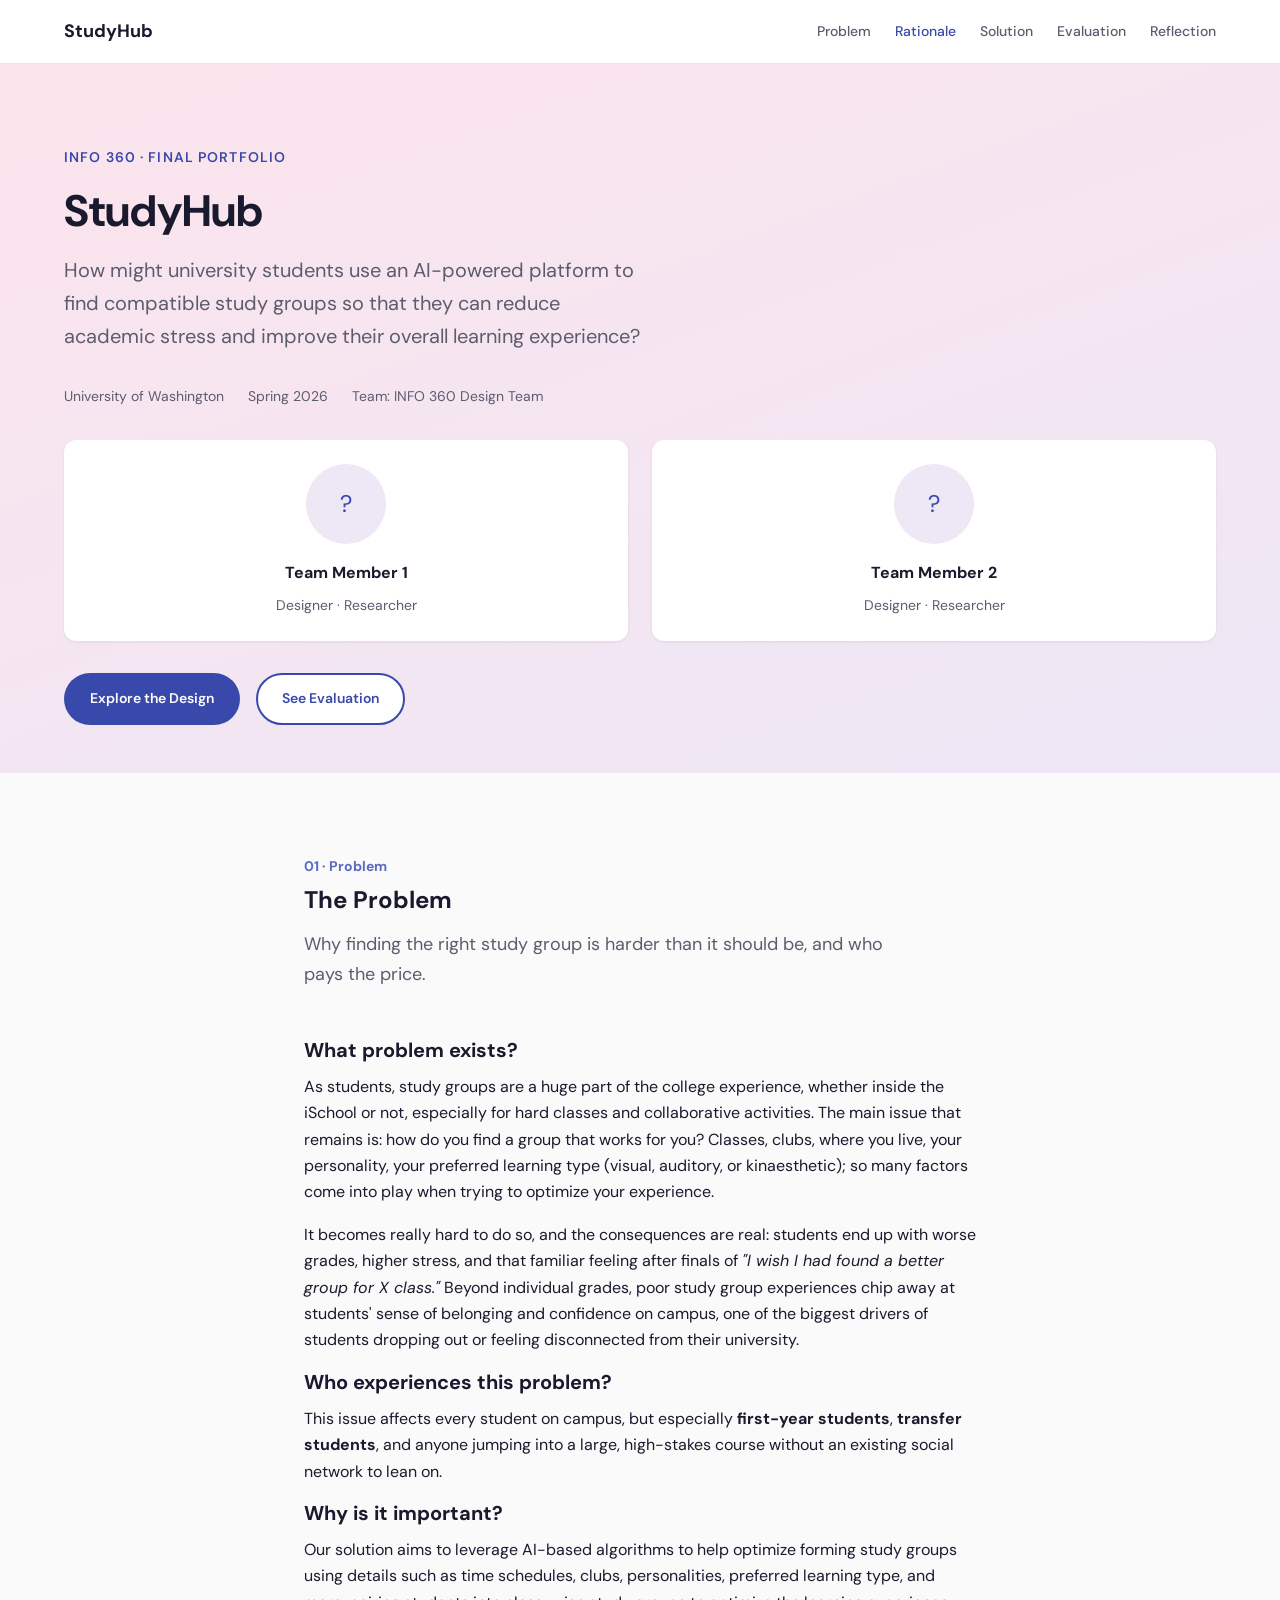
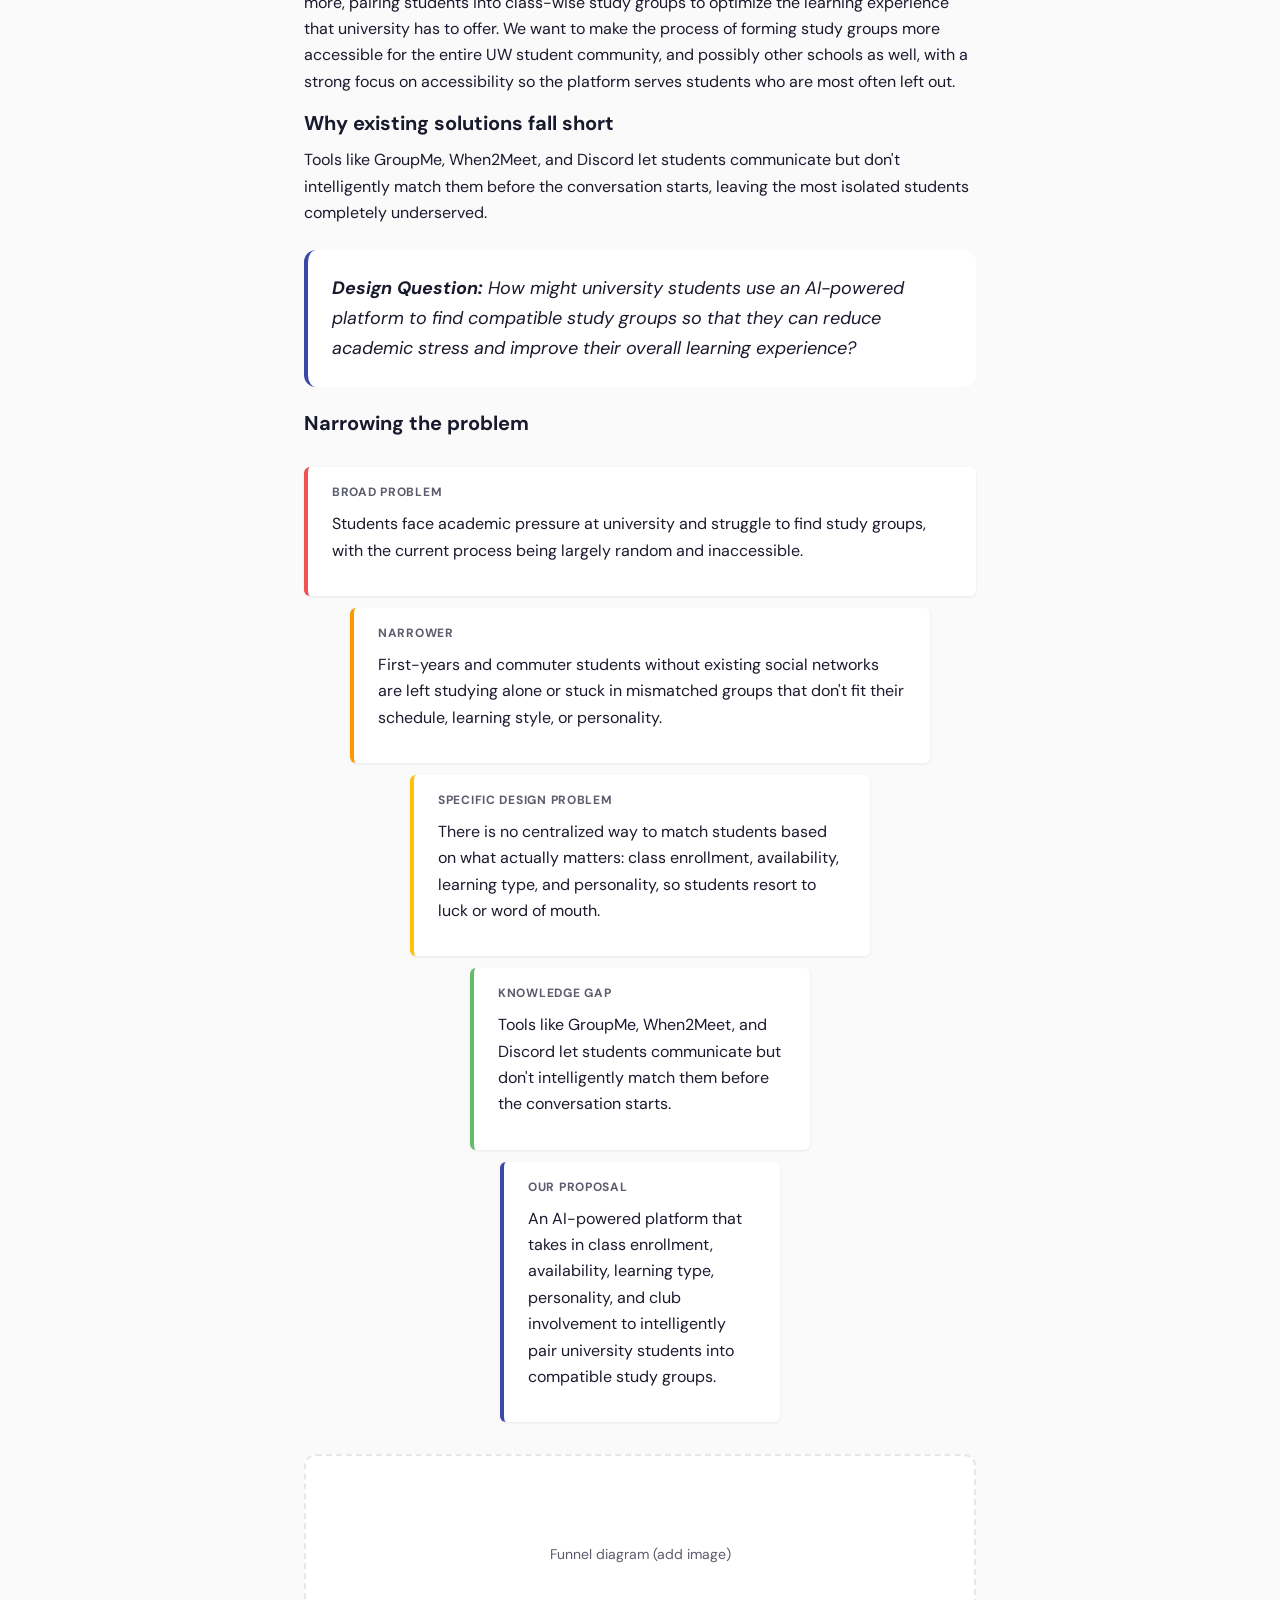
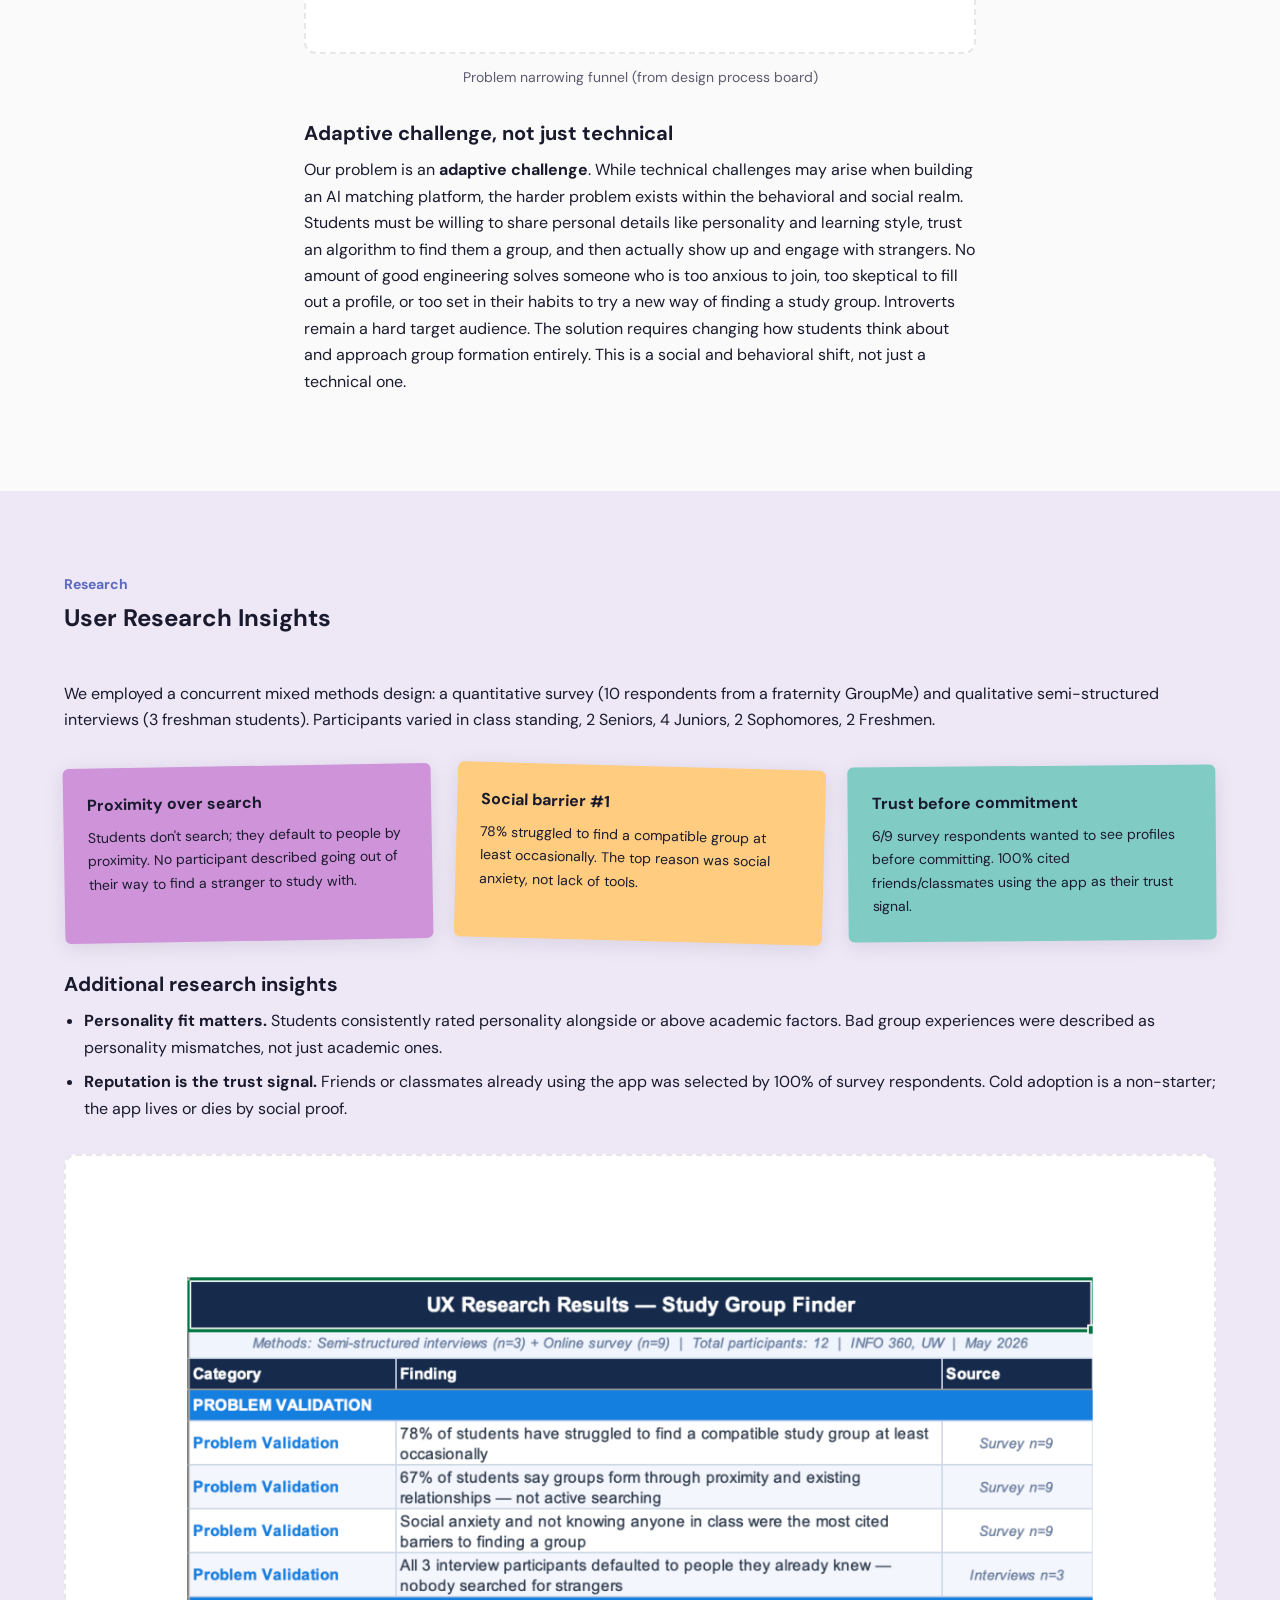
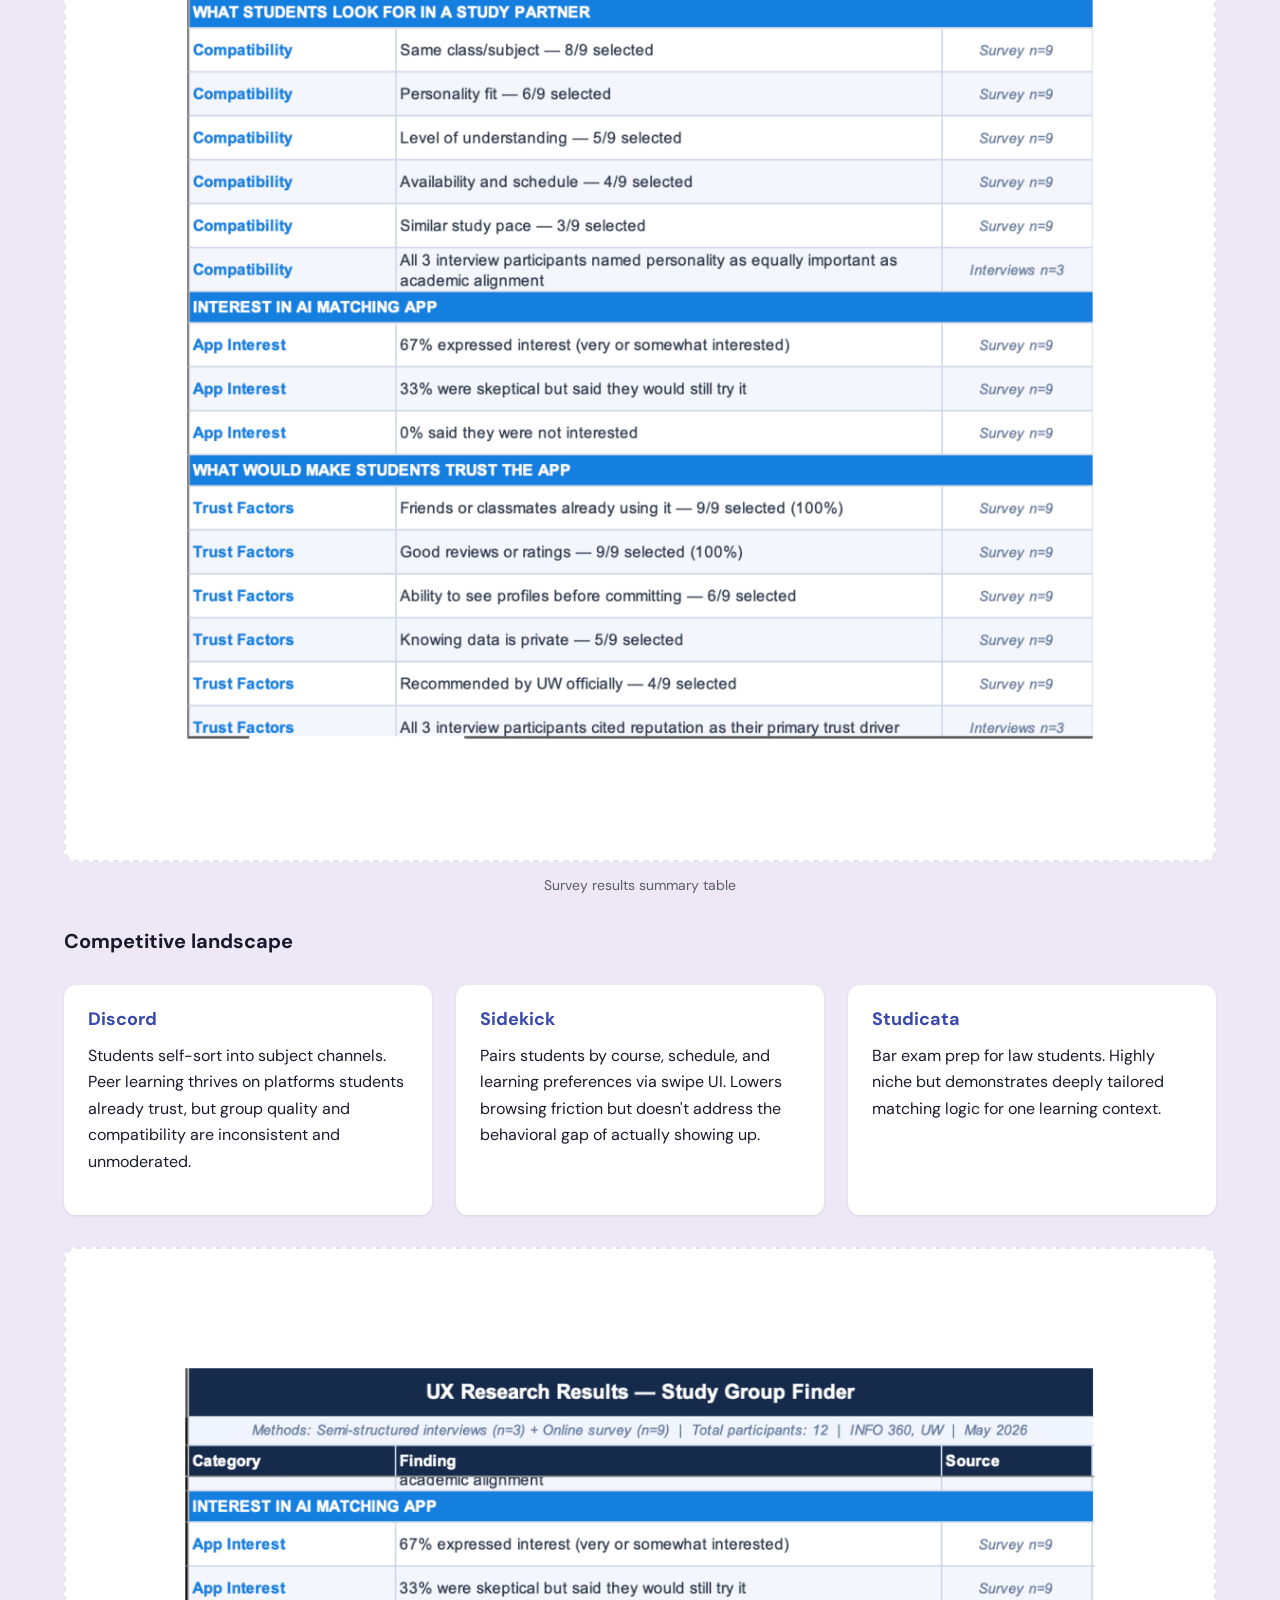
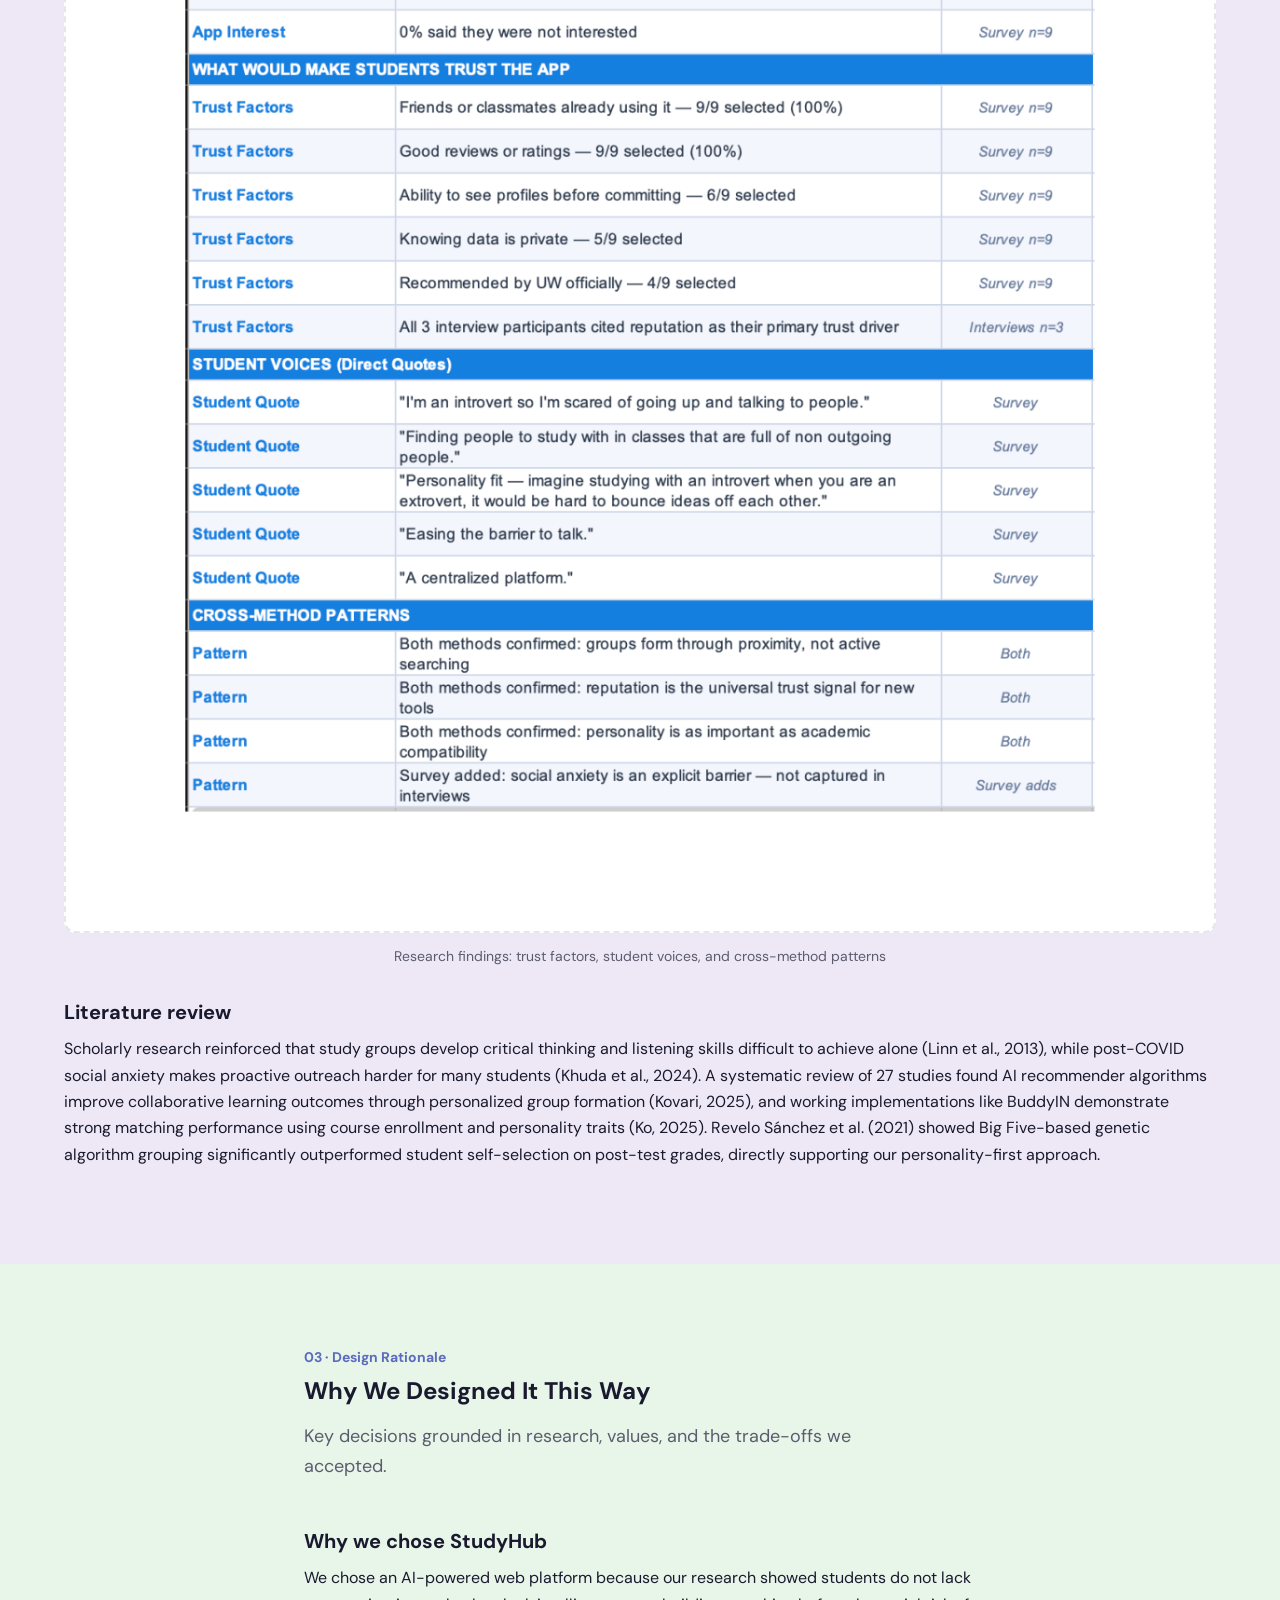
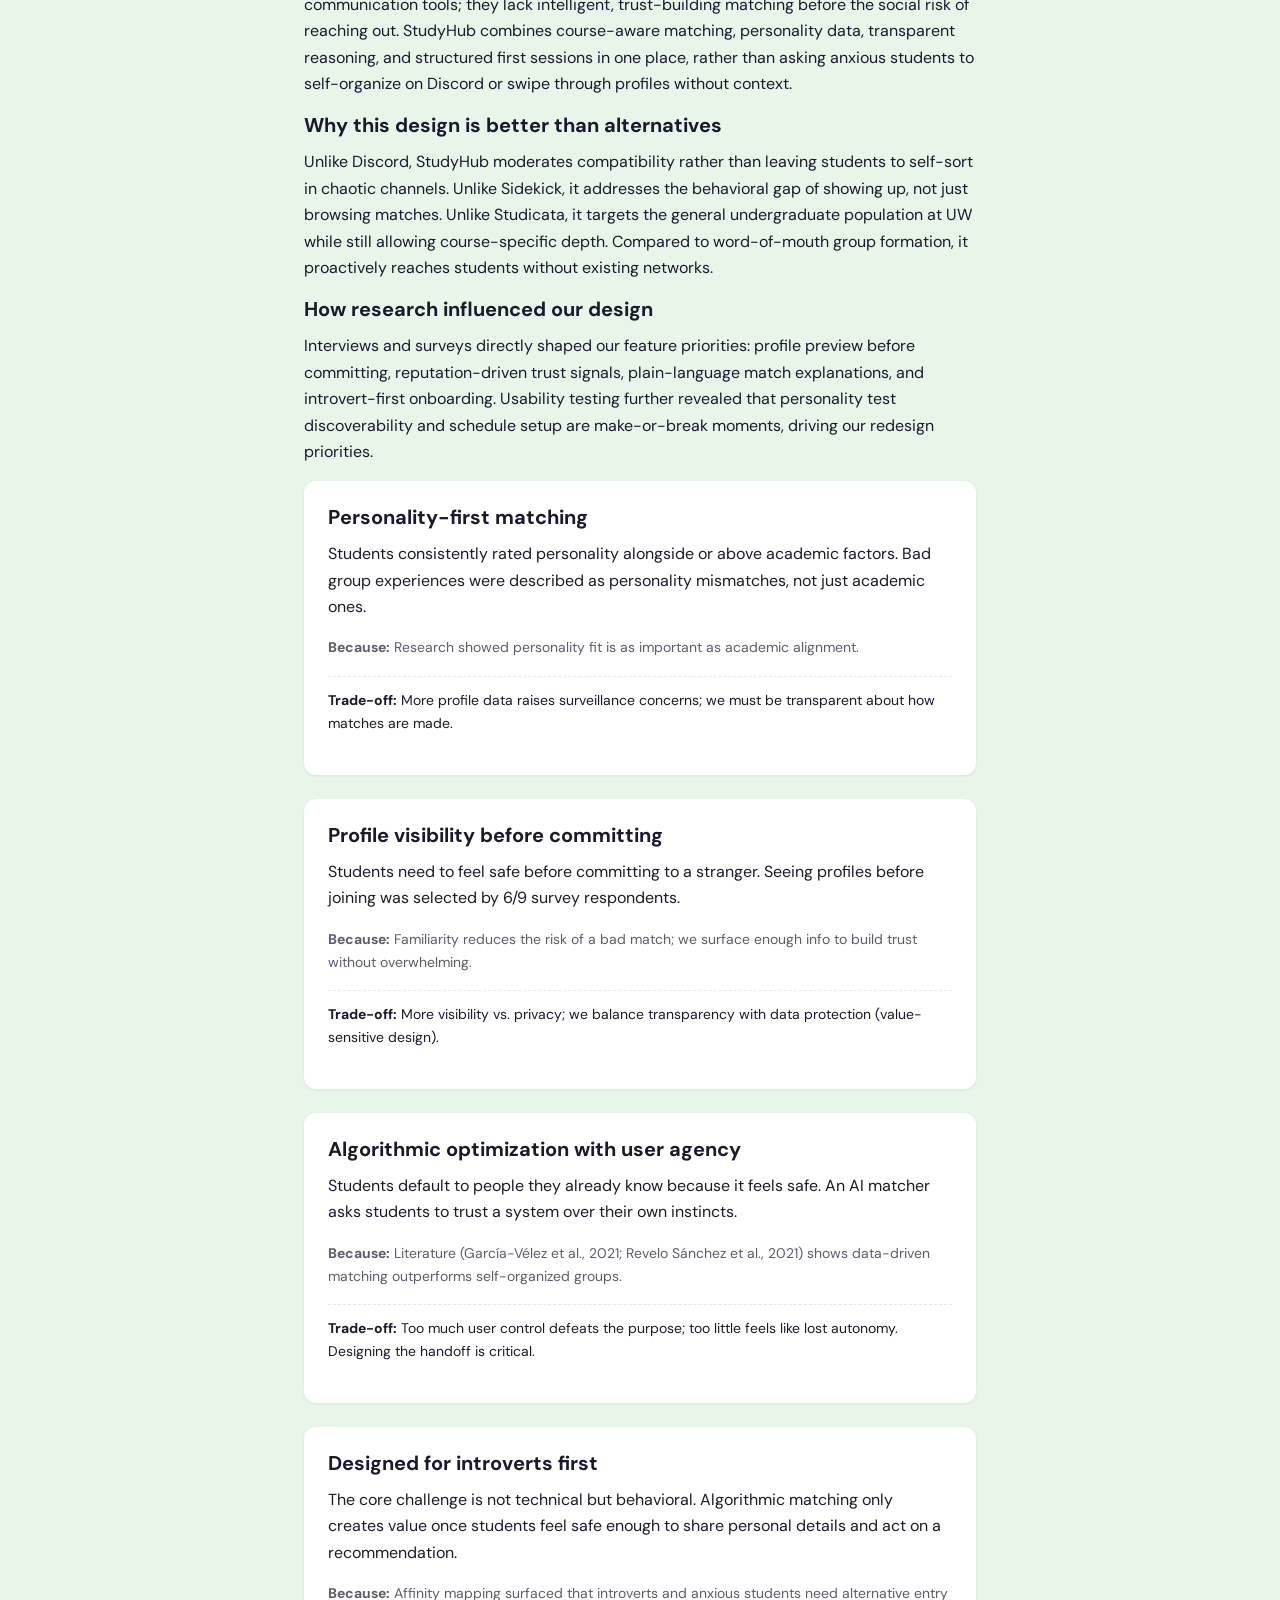
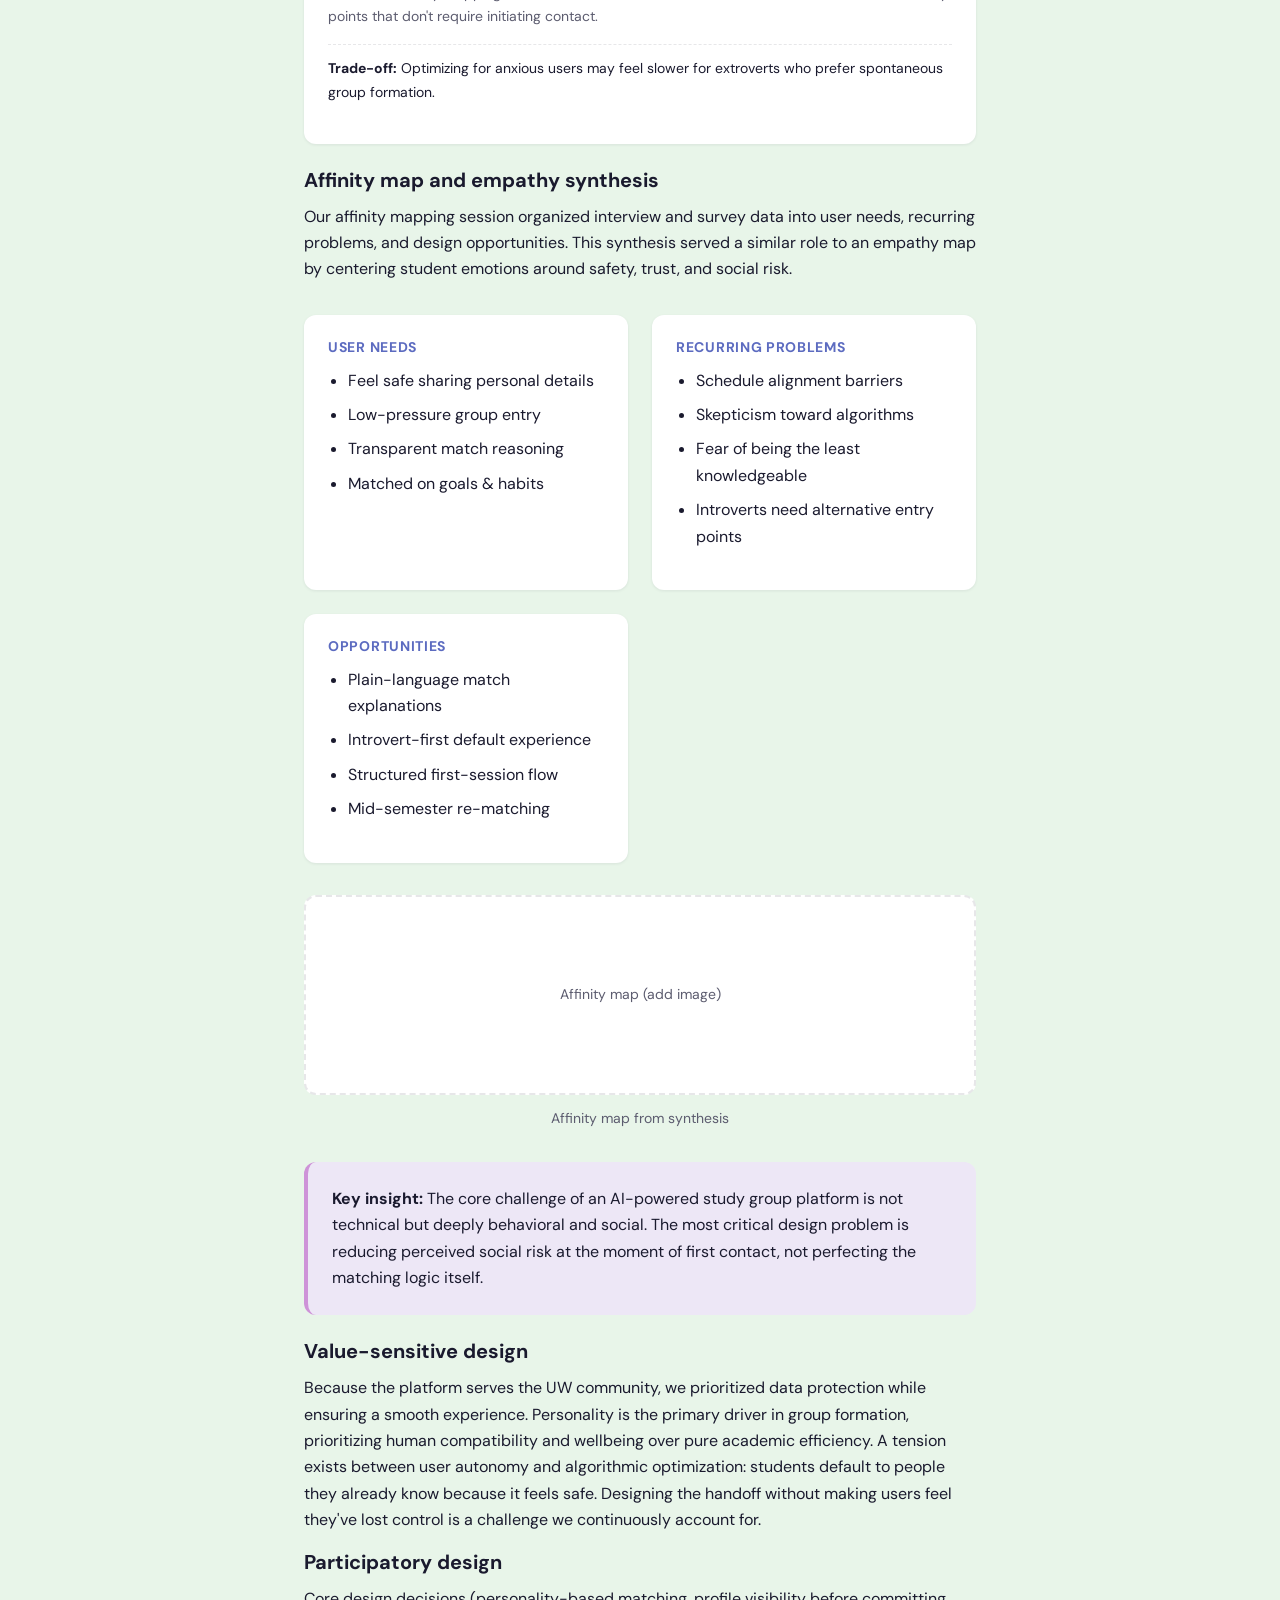
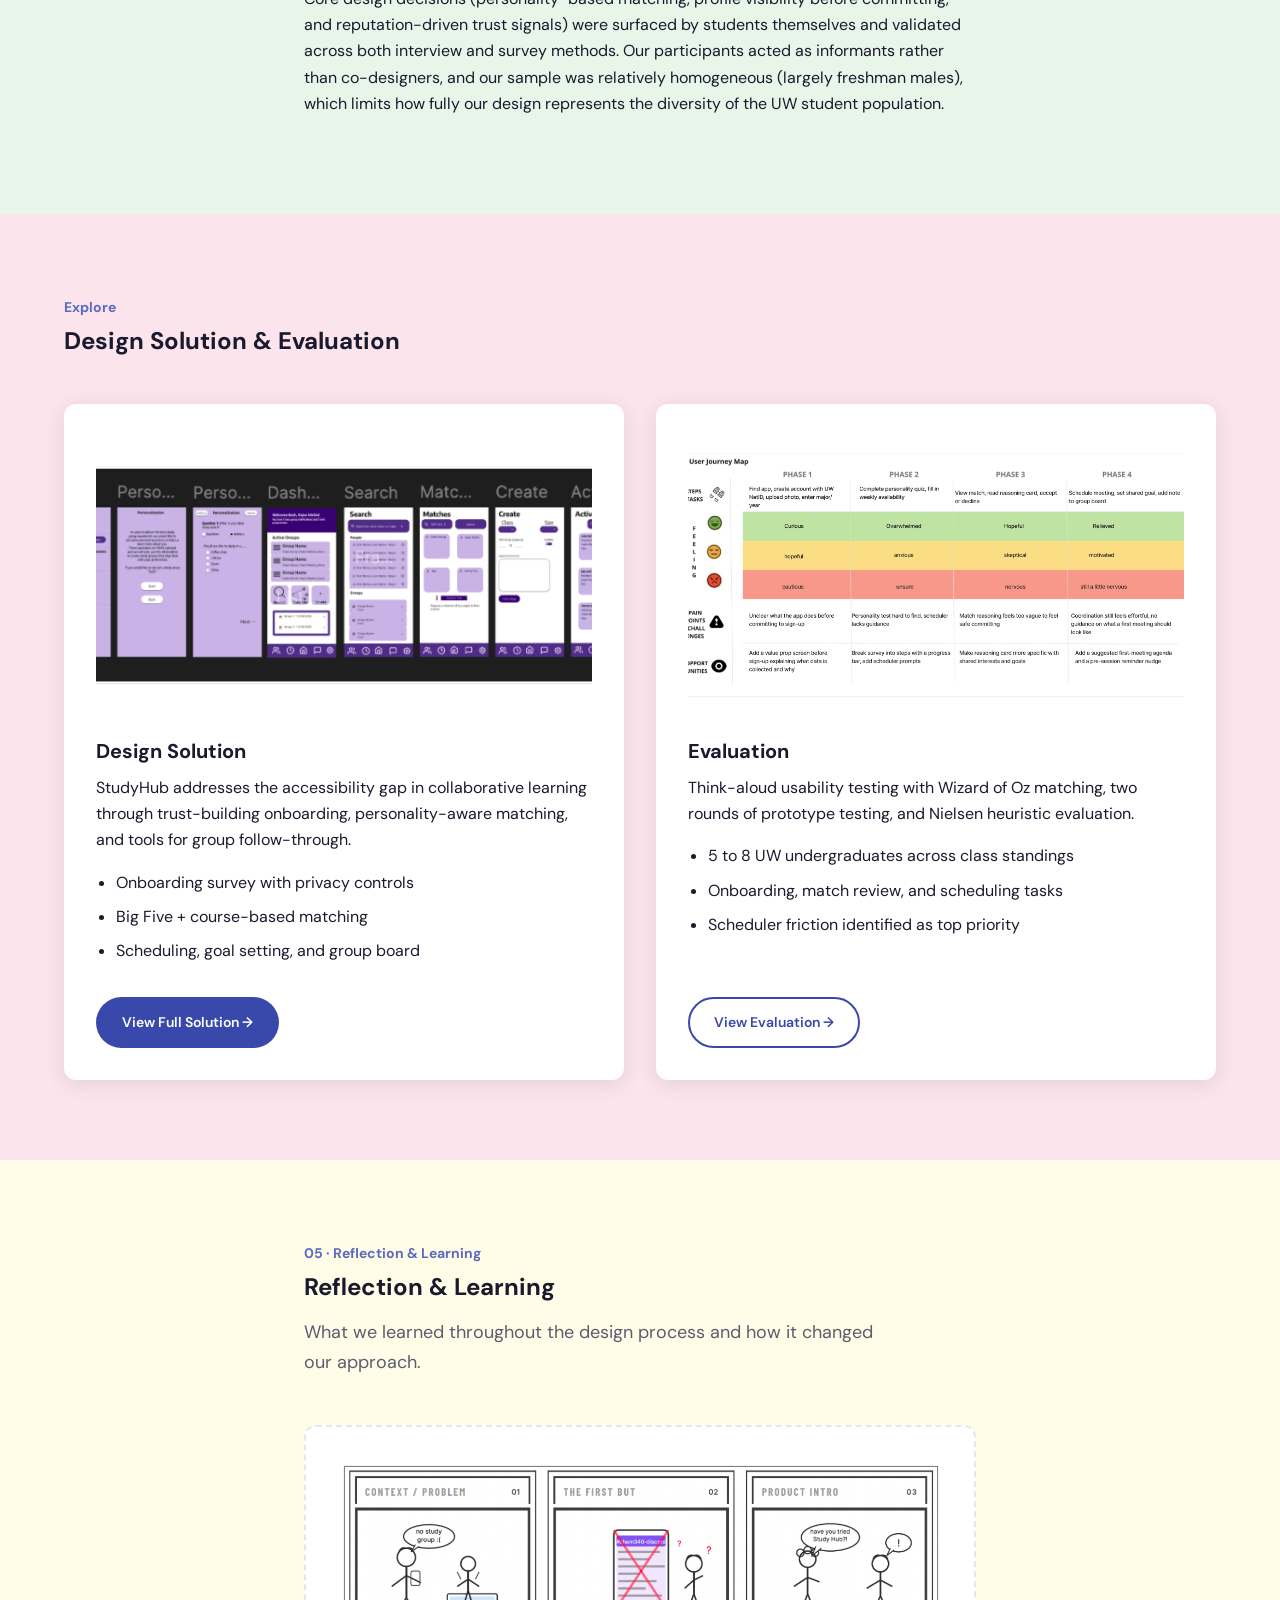
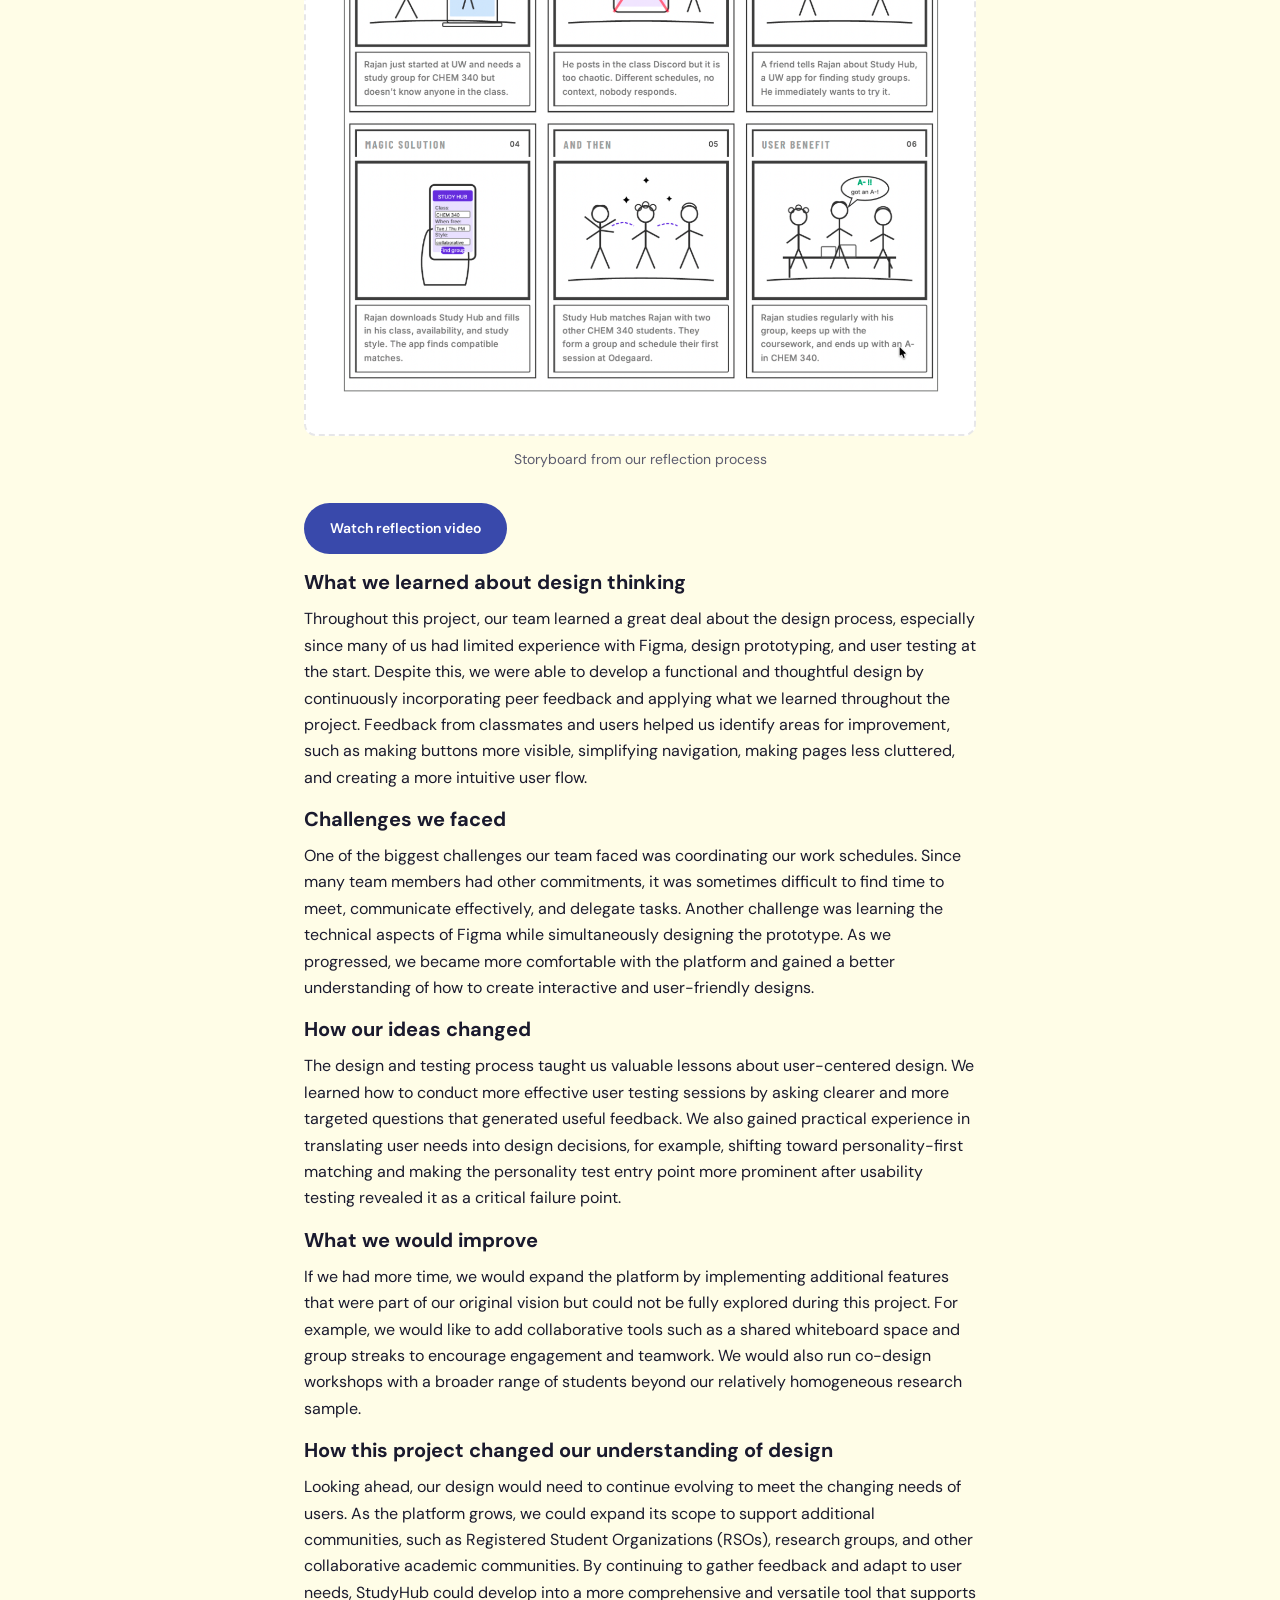
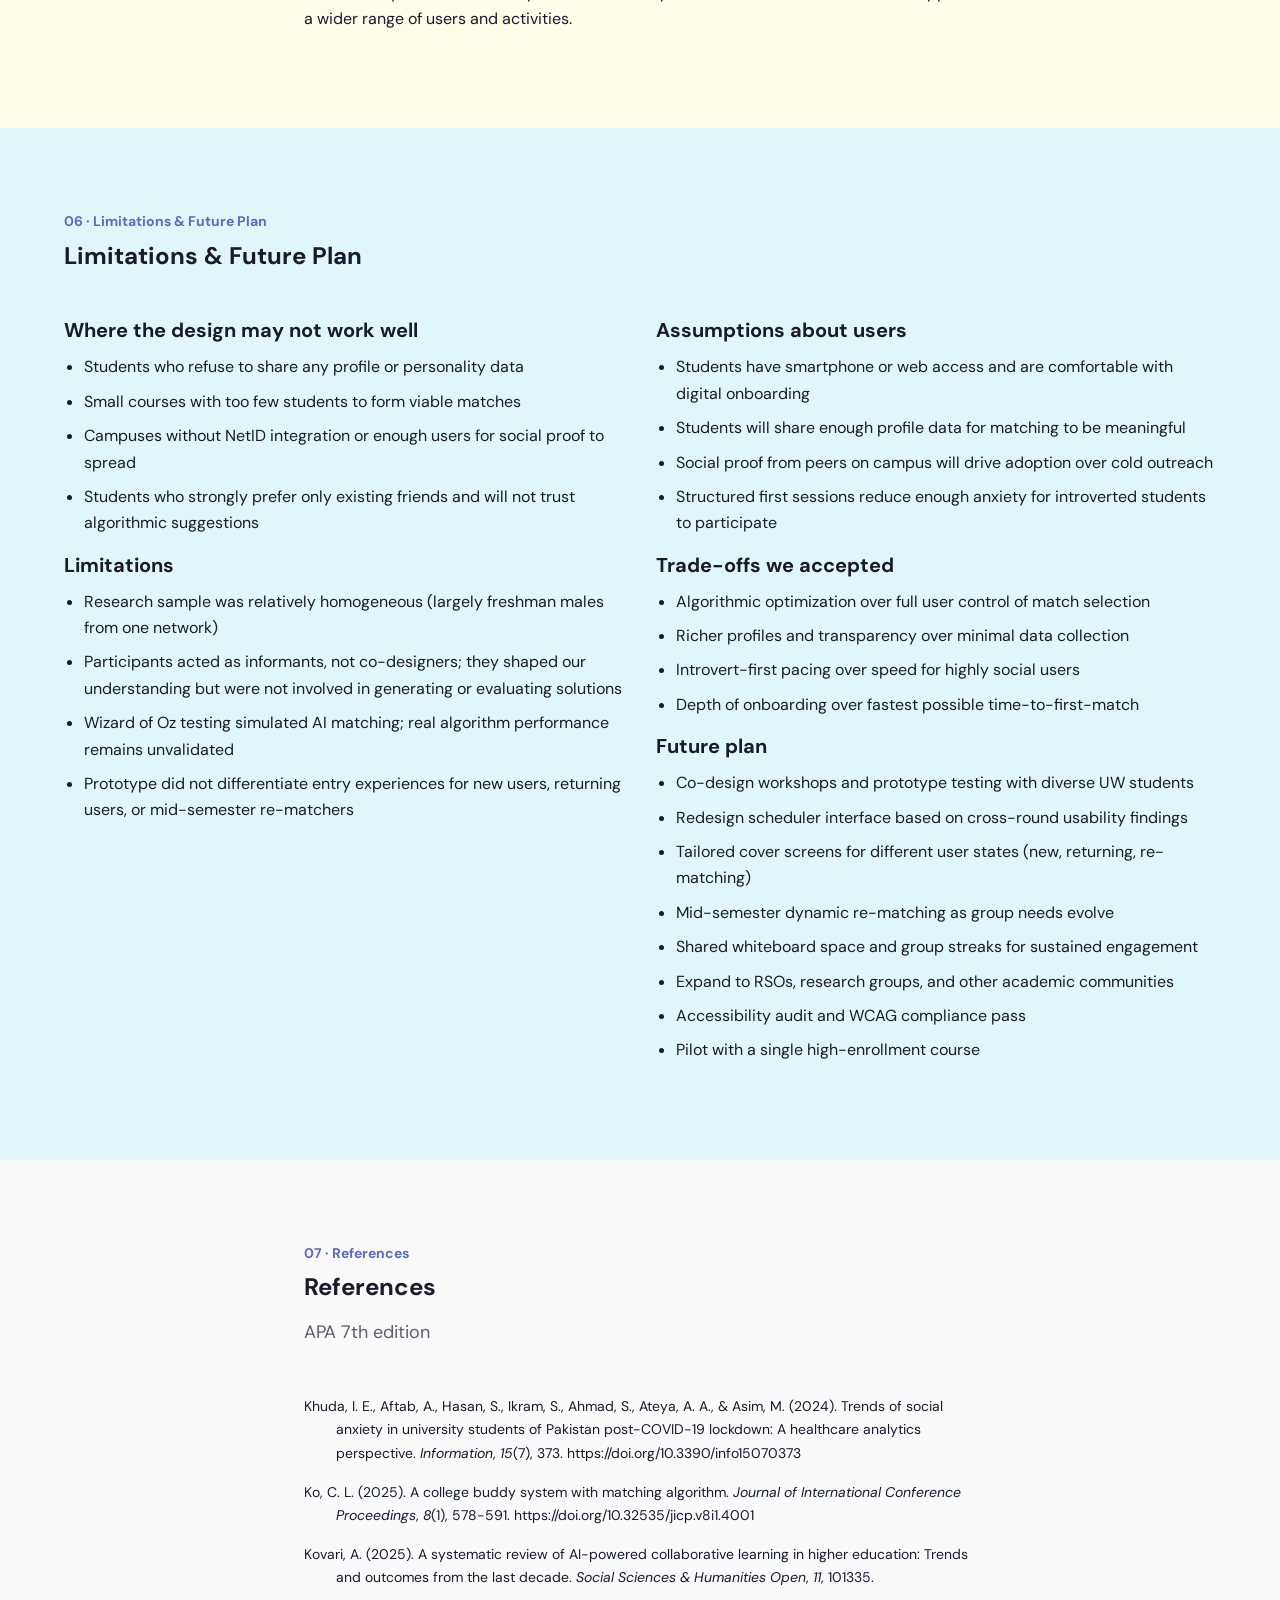
==== commit 8ca04a85: "Wire new portfolio images into site sections. Organize assets under problem, solution, and evaluatio" ====
--- a/index.html
+++ b/index.html
@@ -167,10 +167,7 @@
 
  <div class="figure">
  <div class="figure__frame">
- <div class="figure__placeholder">
- <!-- Drop image: assets/images/problem/survey-results-table.png -->
- Survey results table (add image)
- </div>
+ <img src="assets/images/problem/research-table-2.png" alt="UX research results: problem validation, compatibility, and app interest">
  </div>
  <figcaption class="figure__caption">Survey results summary table</figcaption>
  </div>
@@ -193,13 +190,10 @@
 
  <div class="figure">
  <div class="figure__frame">
- <div class="figure__placeholder">
- <!-- Drop image: assets/images/problem/competitive-analysis.png -->
- Competitive analysis table (add image)
- </div>
- </div>
-          <figcaption class="figure__caption">Competitive analysis</figcaption>
-        </div>
+ <img src="assets/images/problem/research-table-1.png" alt="UX research results: trust factors, student voices, and cross-method patterns">
+ </div>
+ <figcaption class="figure__caption">Research findings: trust factors, student voices, and cross-method patterns</figcaption>
+ </div>
 
         <h3>Literature review</h3>
         <p>Scholarly research reinforced that study groups develop critical thinking and listening skills difficult to achieve alone (Linn et al., 2013), while post-COVID social anxiety makes proactive outreach harder for many students (Khuda et al., 2024). A systematic review of 27 studies found AI recommender algorithms improve collaborative learning outcomes through personalized group formation (Kovari, 2025), and working implementations like BuddyIN demonstrate strong matching performance using course enrollment and personality traits (Ko, 2025). Revelo Sánchez et al. (2021) showed Big Five-based genetic algorithm grouping significantly outperformed student self-selection on post-test grades, directly supporting our personality-first approach.</p>
@@ -316,7 +310,7 @@
  <div class="card-grid">
  <article class="card preview-card">
  <div class="preview-card__thumb">
-              Hi-fi mockup preview (add image)
+ <img src="assets/images/solution/hi-fi-image.png" alt="StudyHub high-fidelity prototype preview">
  </div>
  <h3>Design Solution</h3>
  <p>StudyHub addresses the accessibility gap in collaborative learning through trust-building onboarding, personality-aware matching, and tools for group follow-through.</p>
@@ -331,7 +325,7 @@
  </article>
  <article class="card preview-card">
  <div class="preview-card__thumb">
-              Usability testing results (add image)
+ <img src="assets/images/evaluation/journey-map.png" alt="User journey map from evaluation">
  </div>
  <h3>Evaluation</h3>
  <p>Think-aloud usability testing with Wizard of Oz matching, two rounds of prototype testing, and Nielsen heuristic evaluation.</p>
@@ -359,9 +353,7 @@
 
  <div class="figure">
  <div class="figure__frame">
- <div class="figure__placeholder">
- Storyboard (image). Add file: assets/images/solution/storyboard.png
- </div>
+ <img src="assets/images/solution/storyboard.png" alt="Storyboard from our reflection process">
  </div>
  <figcaption class="figure__caption">Storyboard from our reflection process</figcaption>
  </div>
--- a/assets/css/components.css
+++ b/assets/css/components.css
@@ -364,6 +364,12 @@
 .figure__frame img {
   width: 100%;
   height: auto;
+}
+
+.preview-card__thumb img {
+  width: 100%;
+  height: 100%;
+  object-fit: cover;
 }
 
 .figure__placeholder {
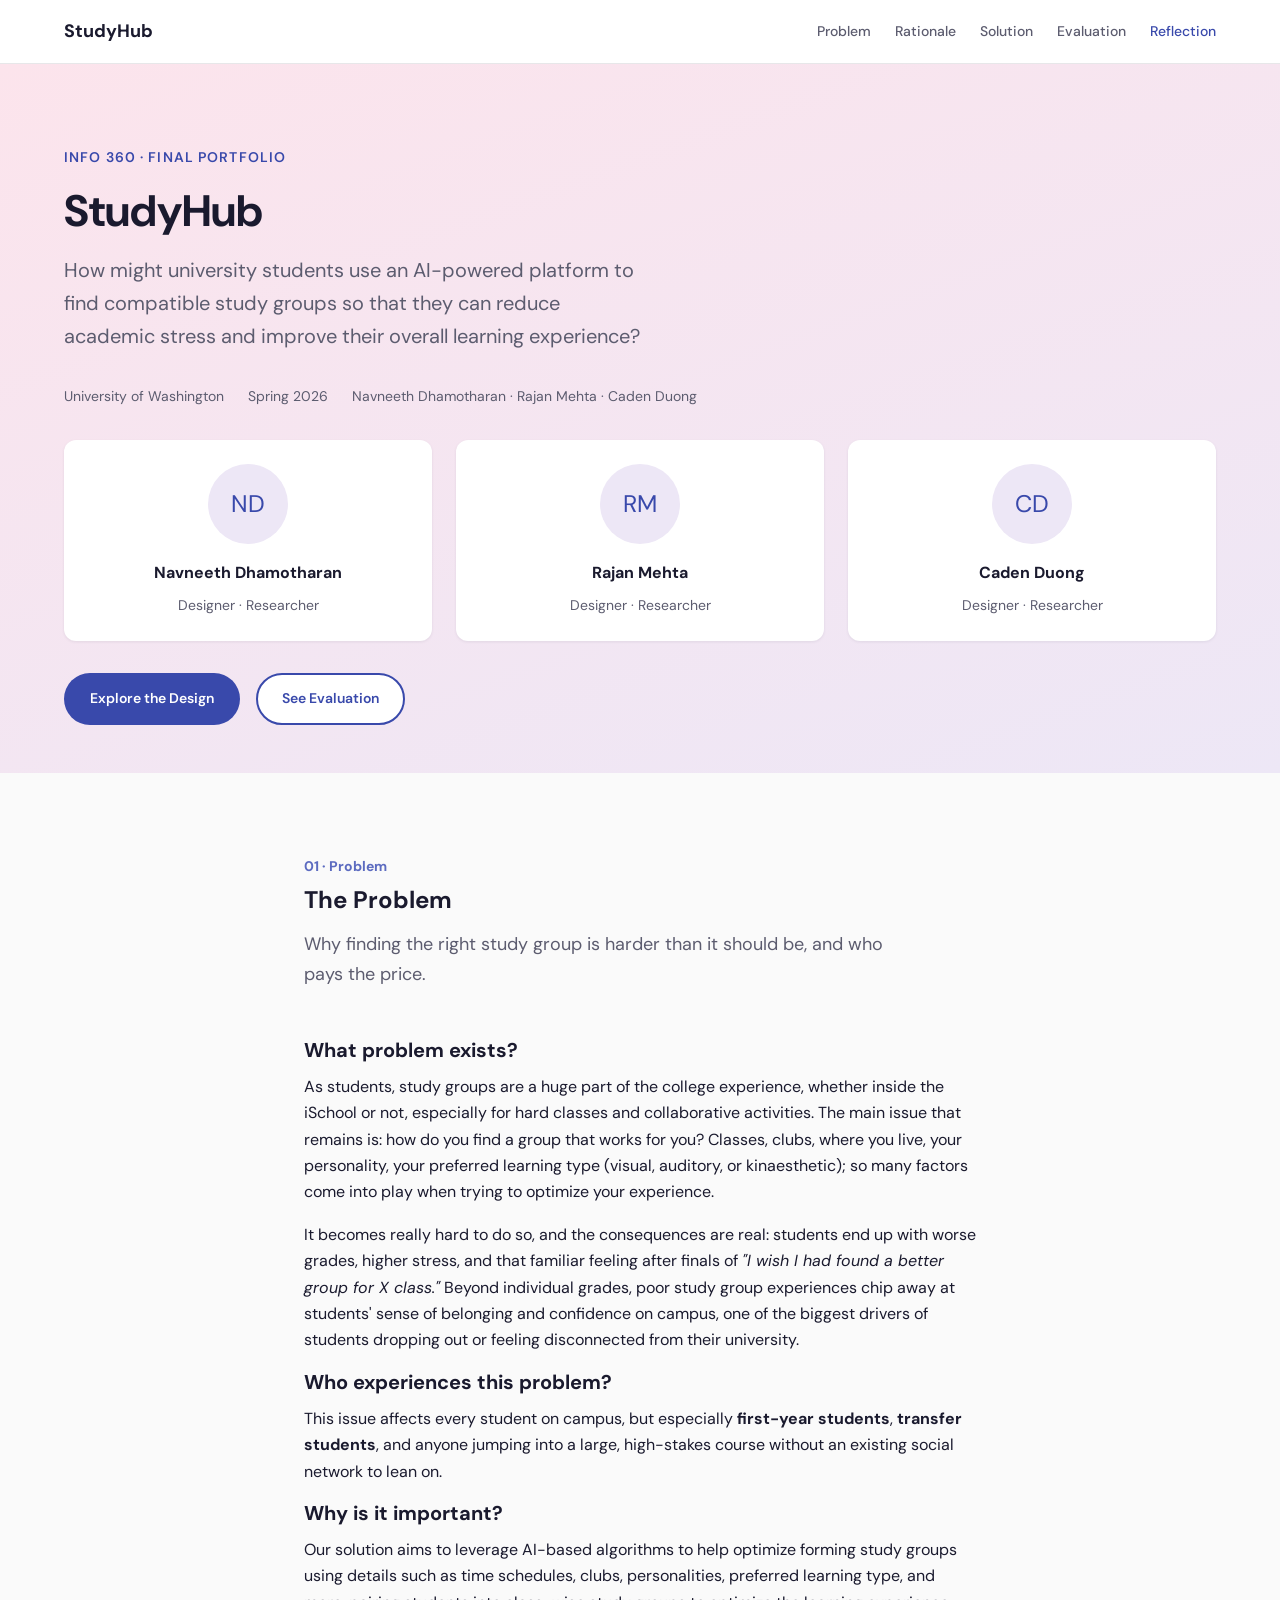
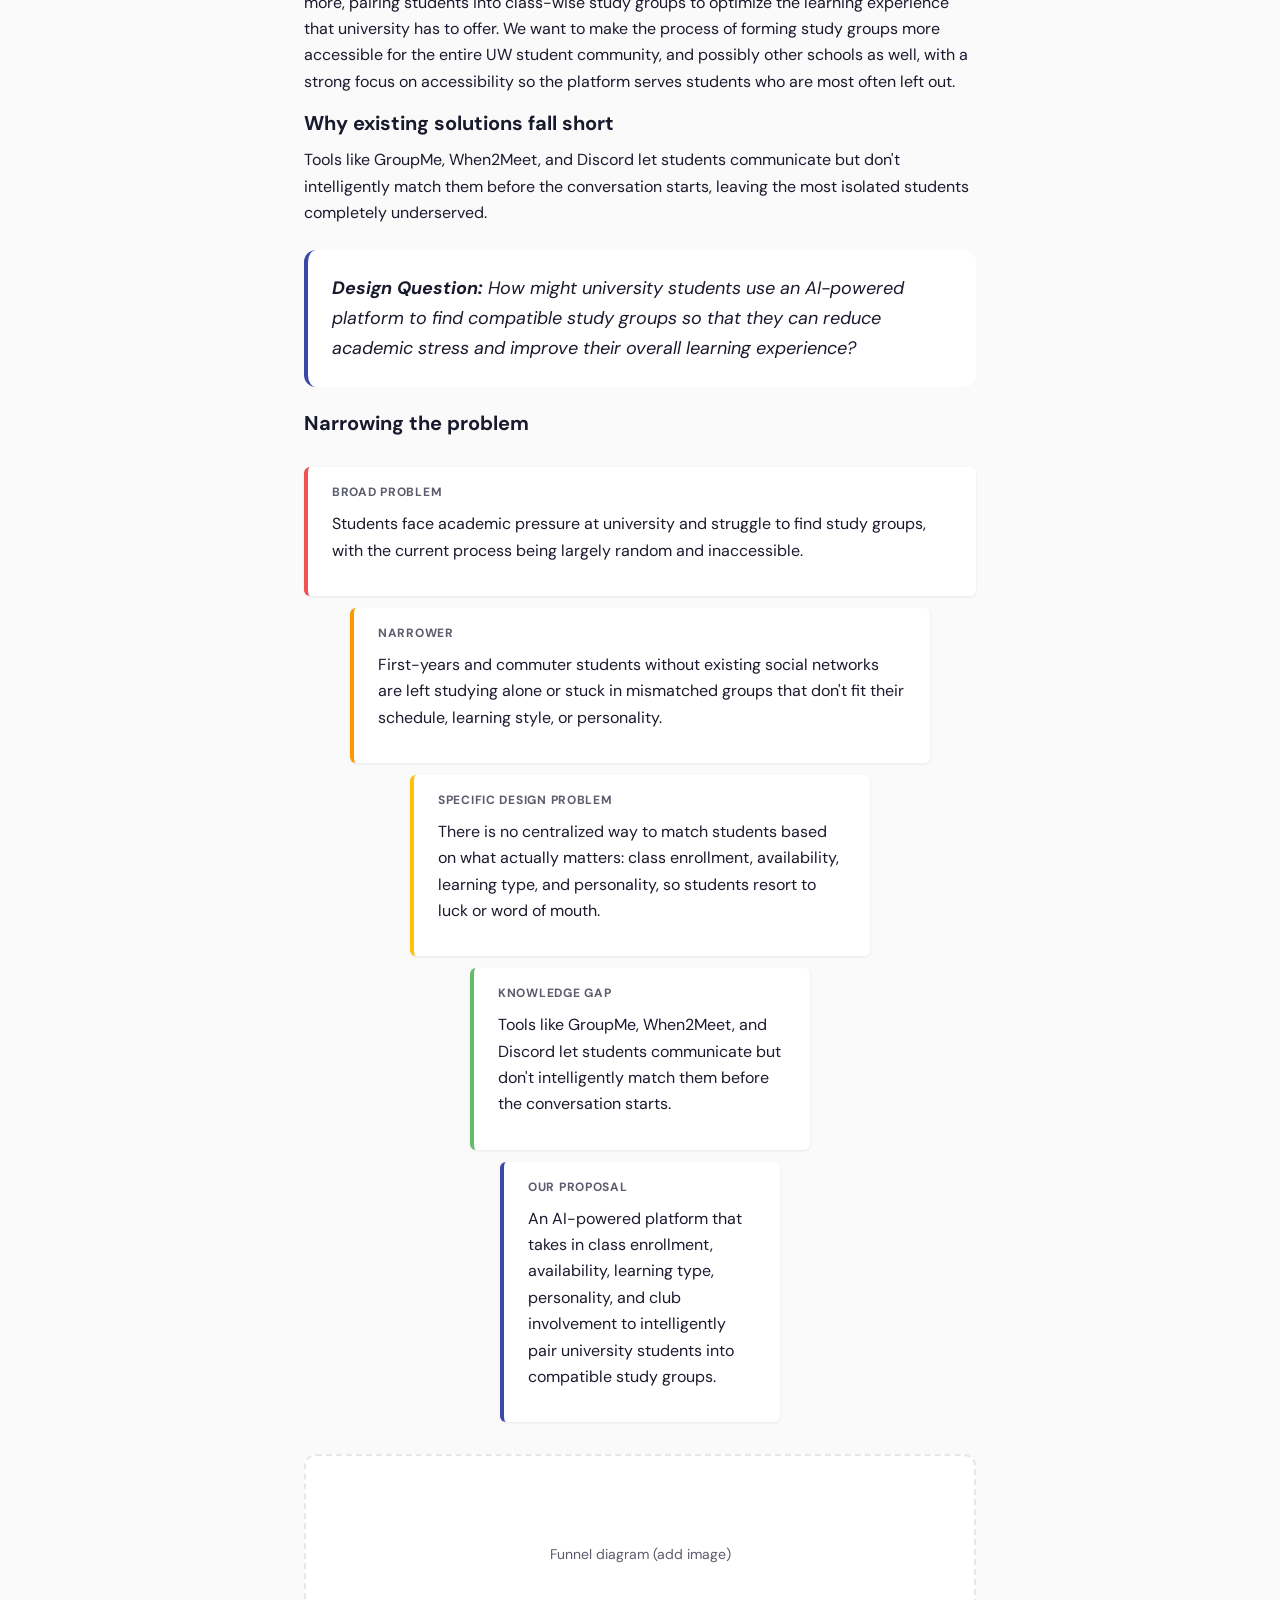
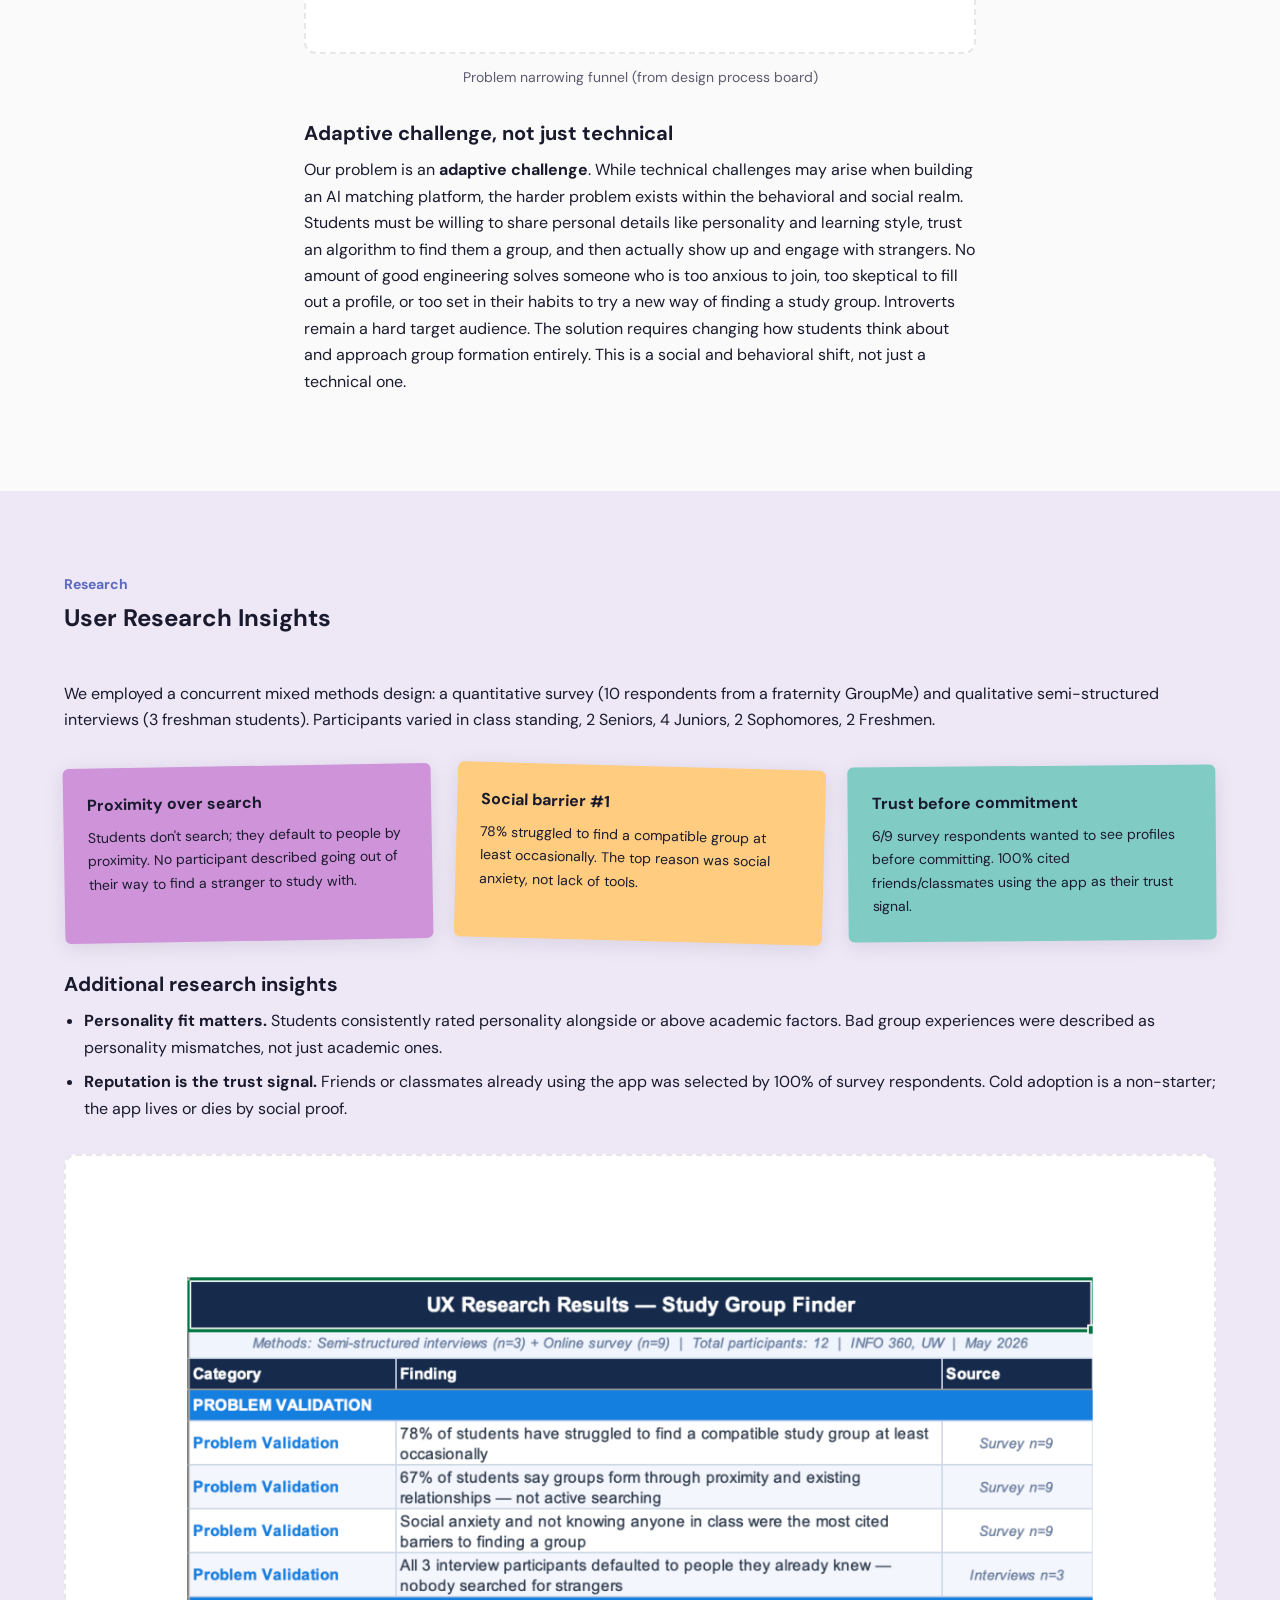
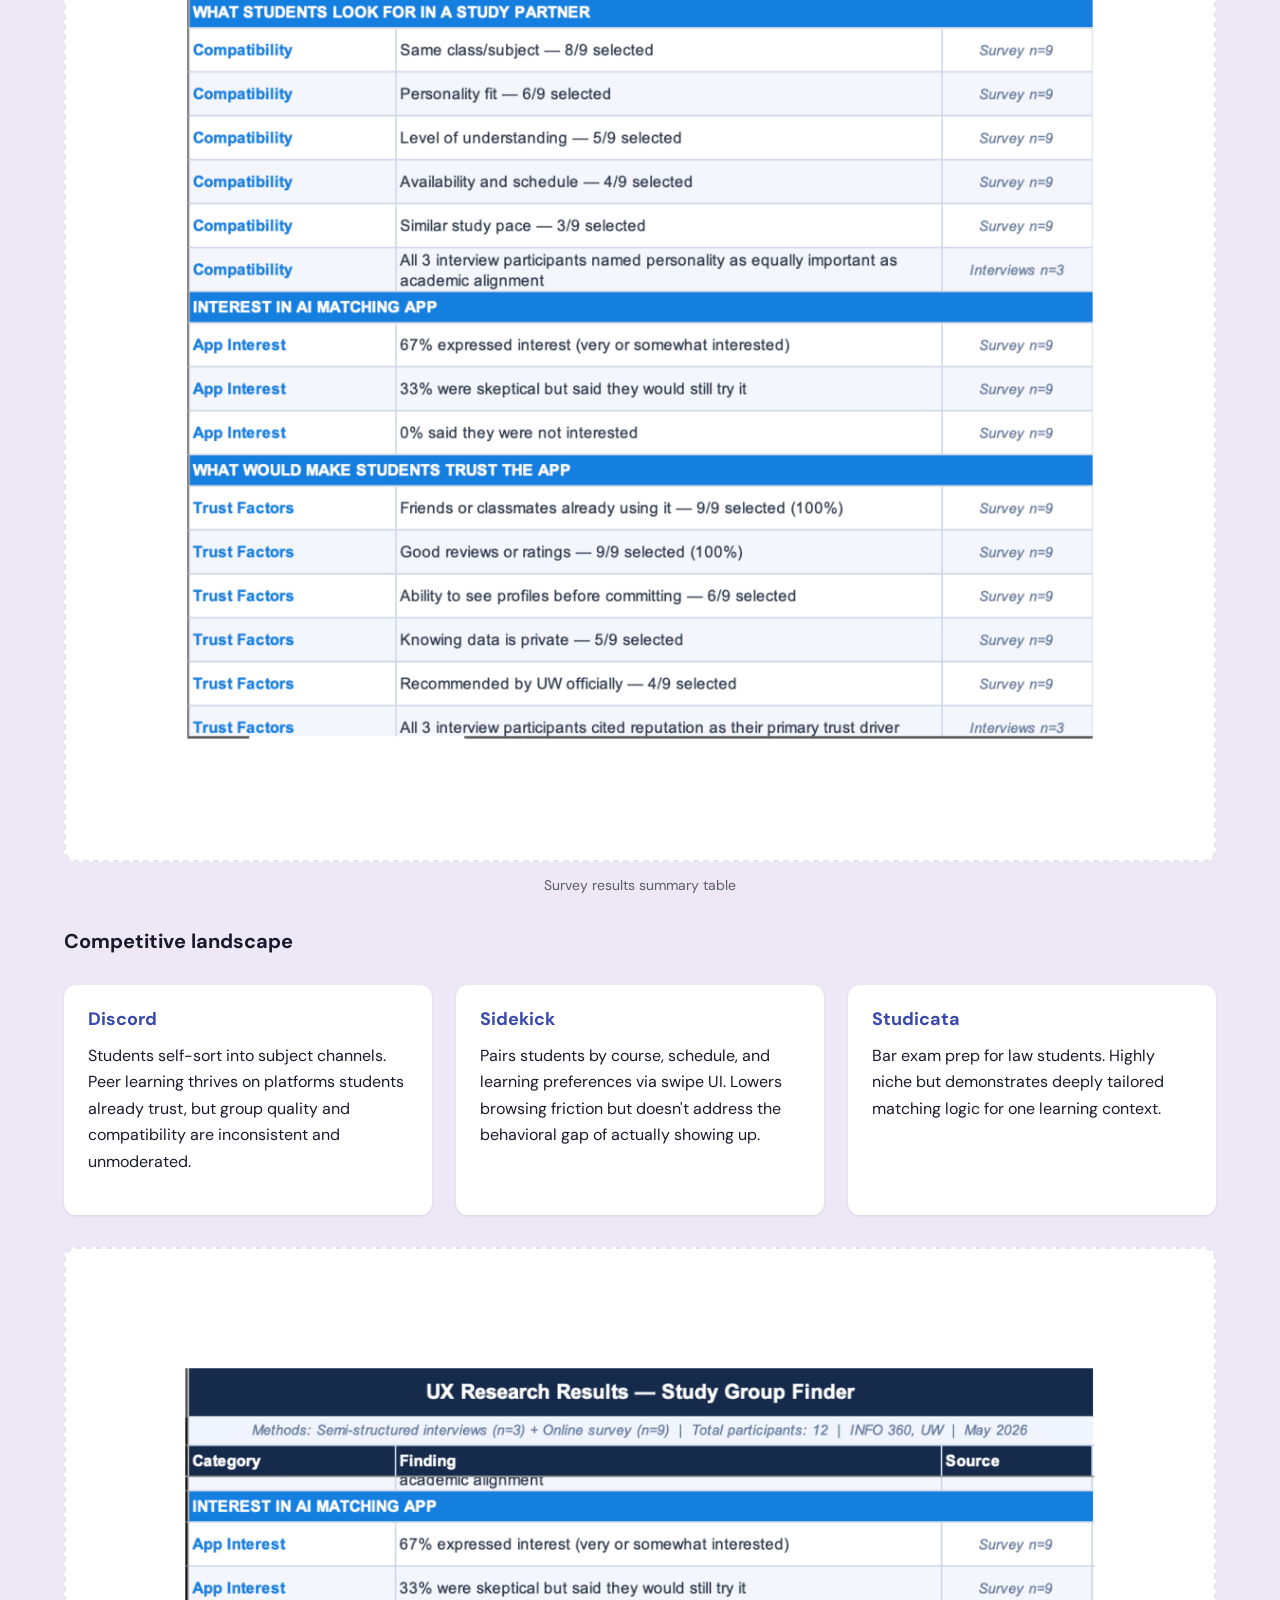
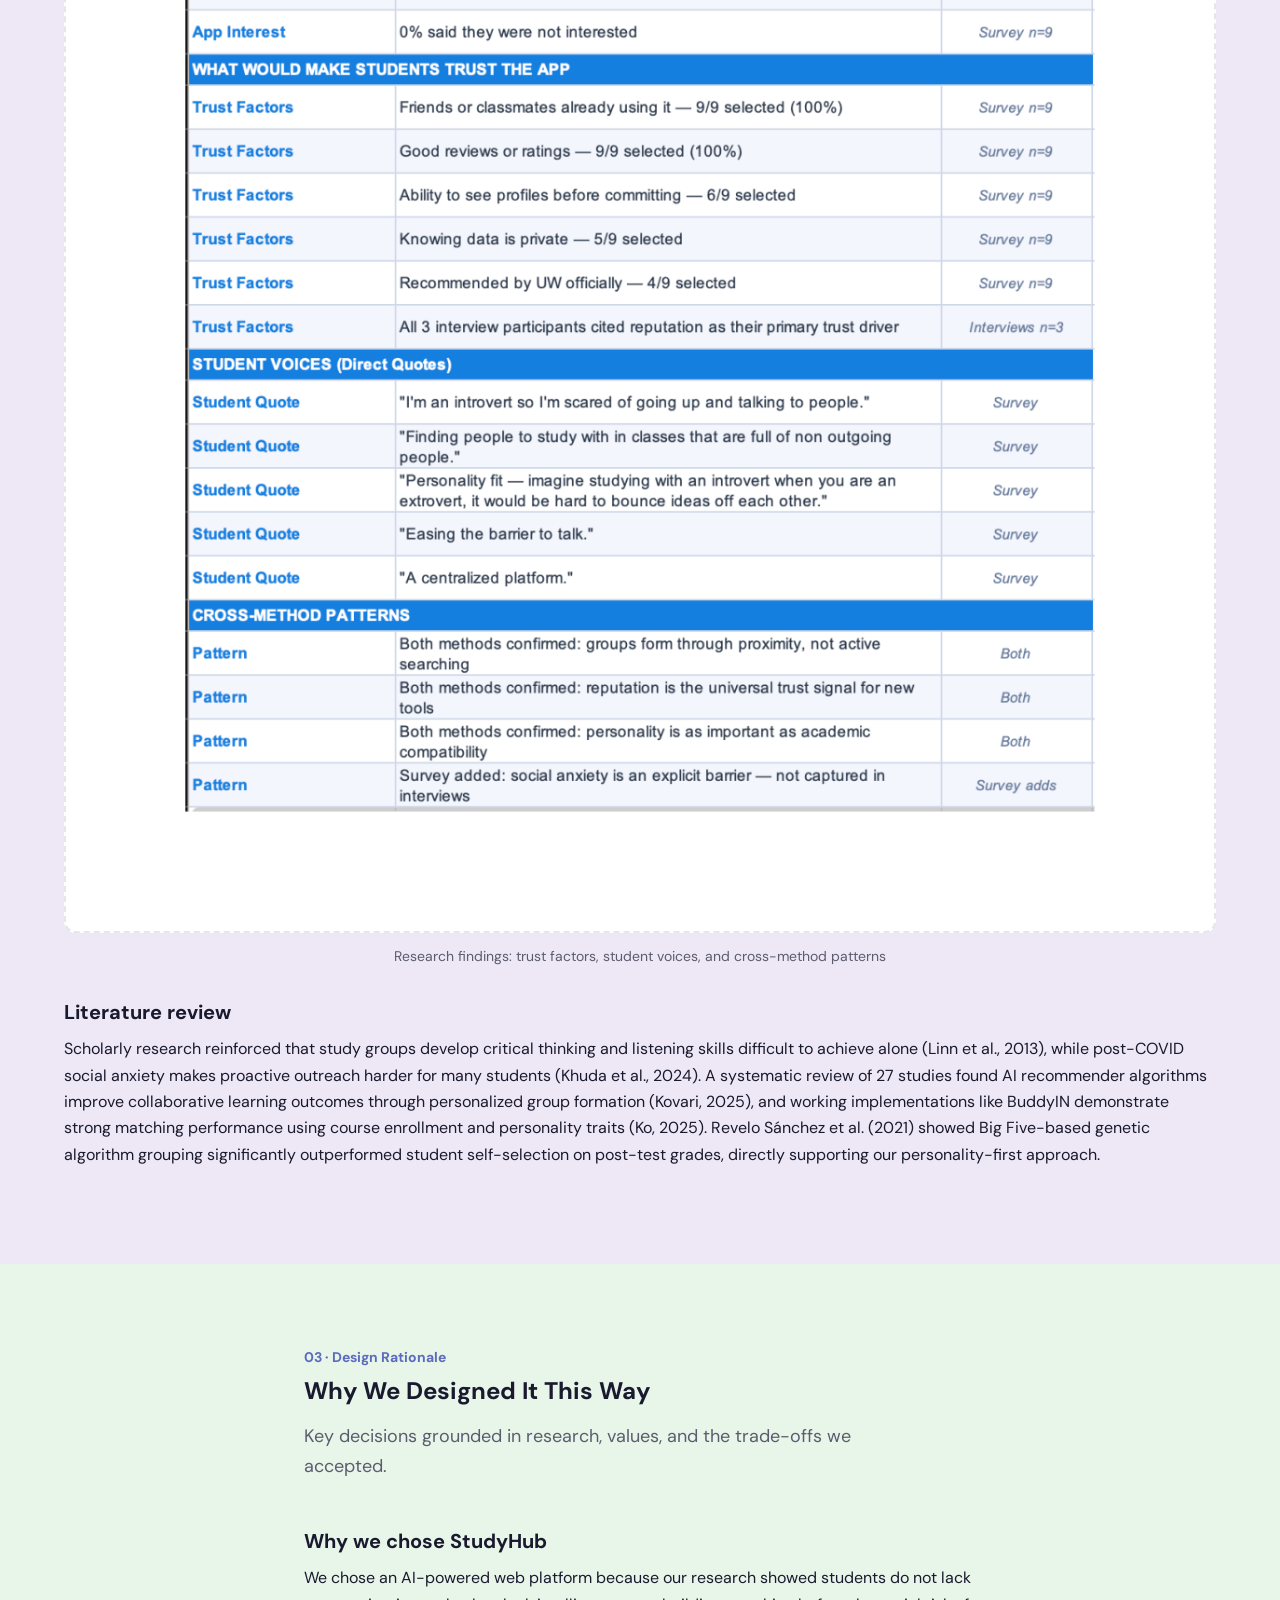
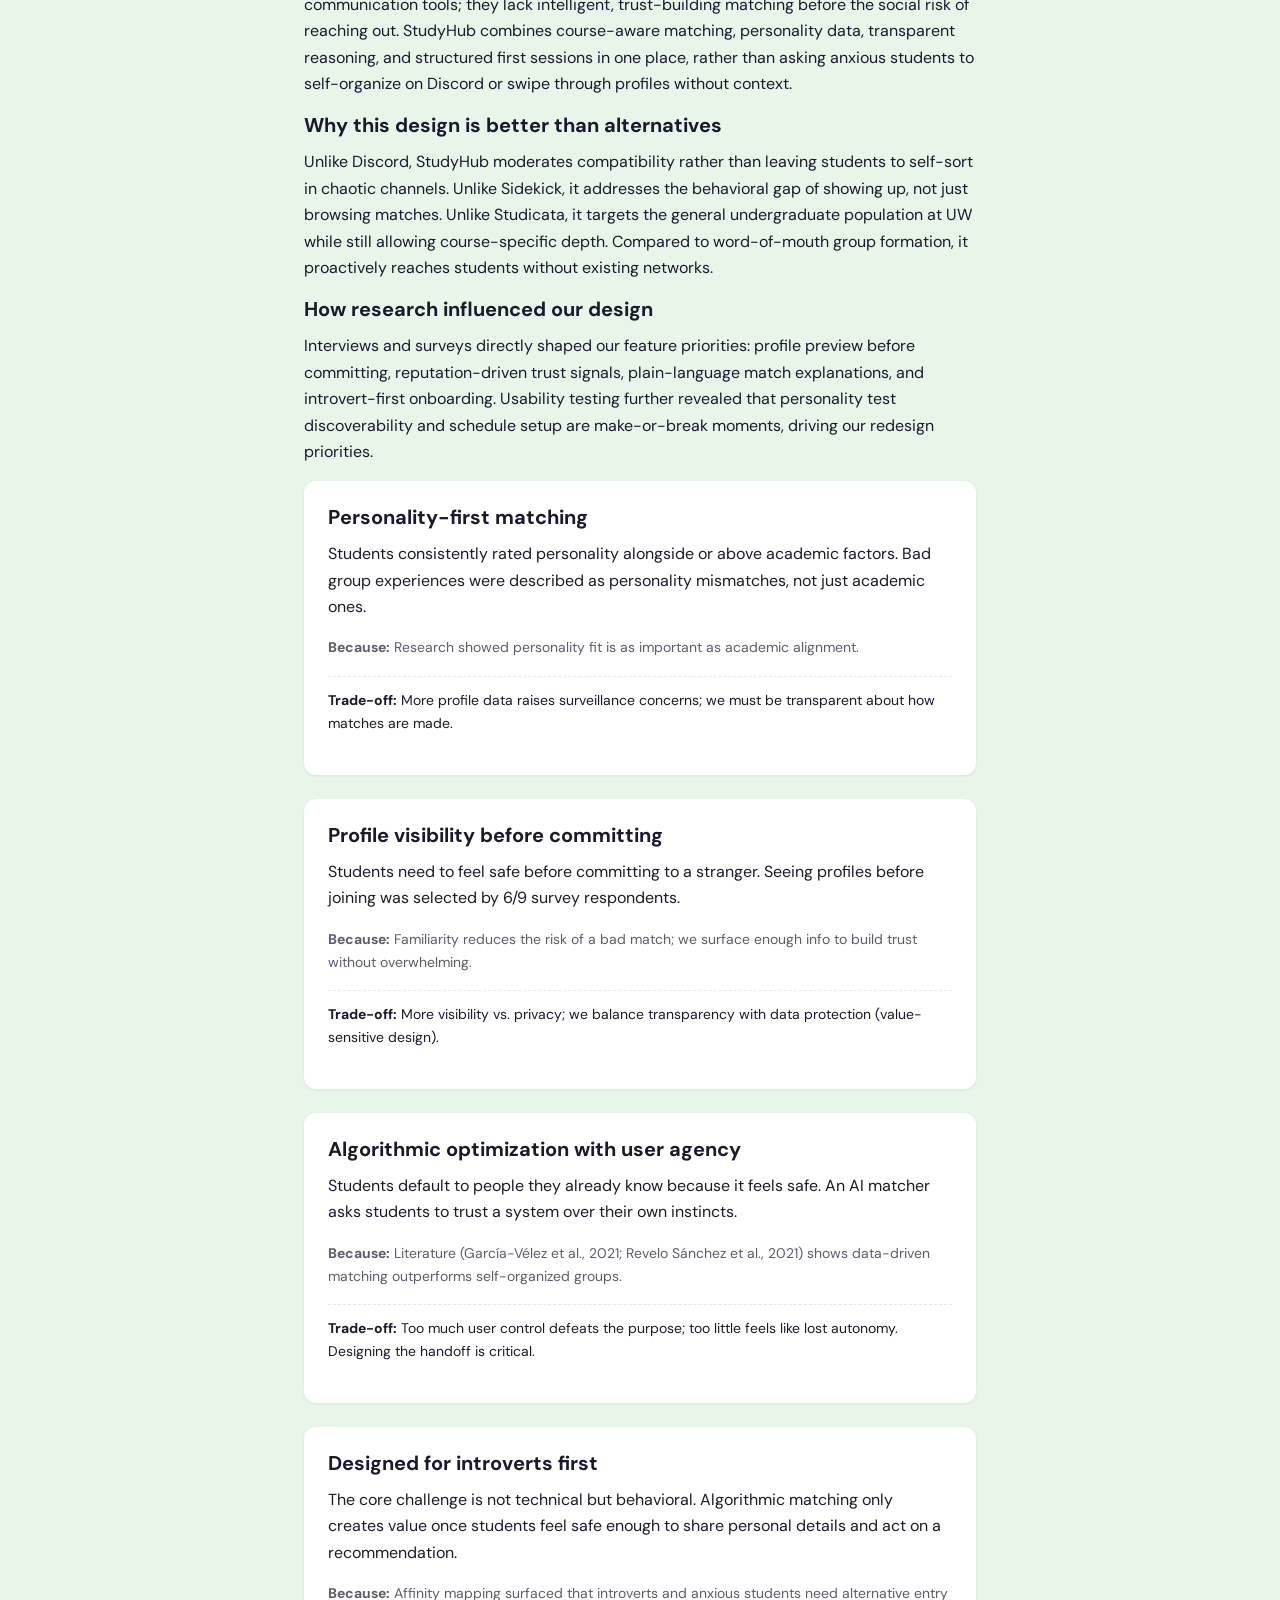
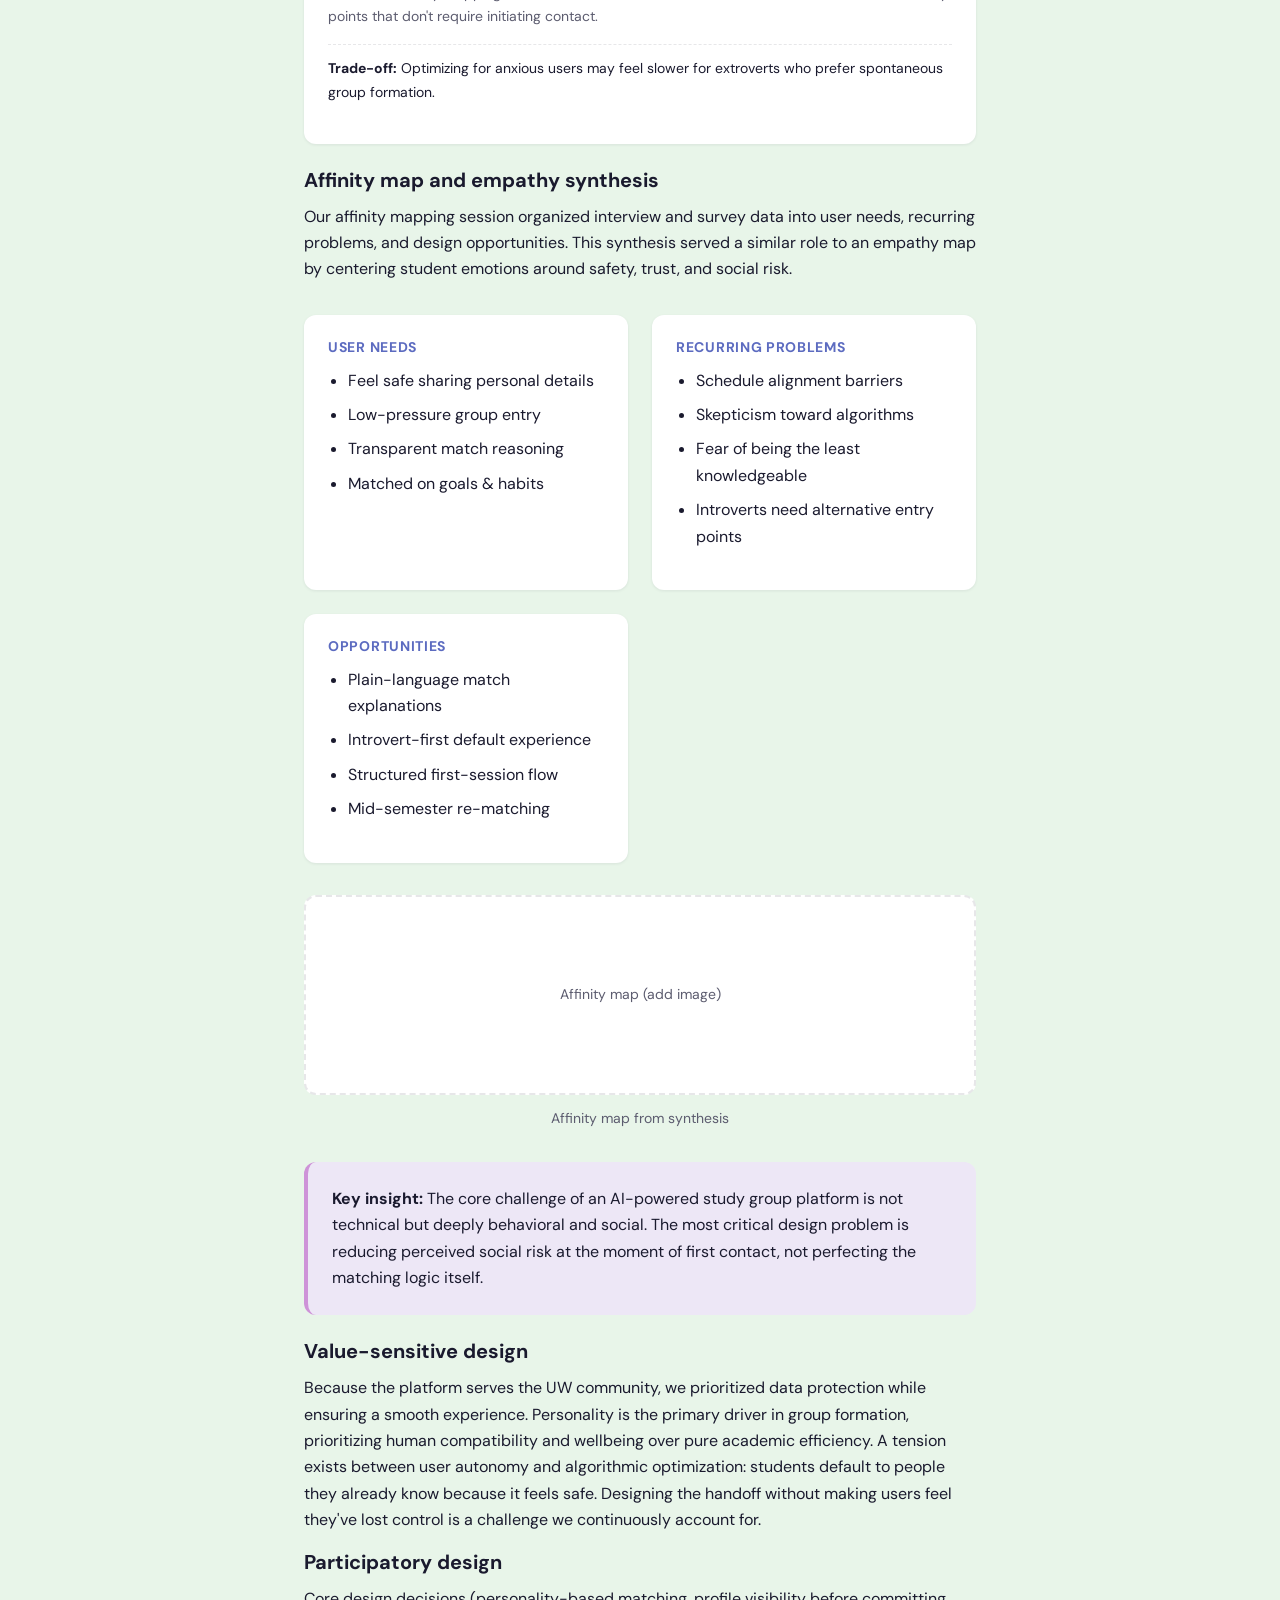
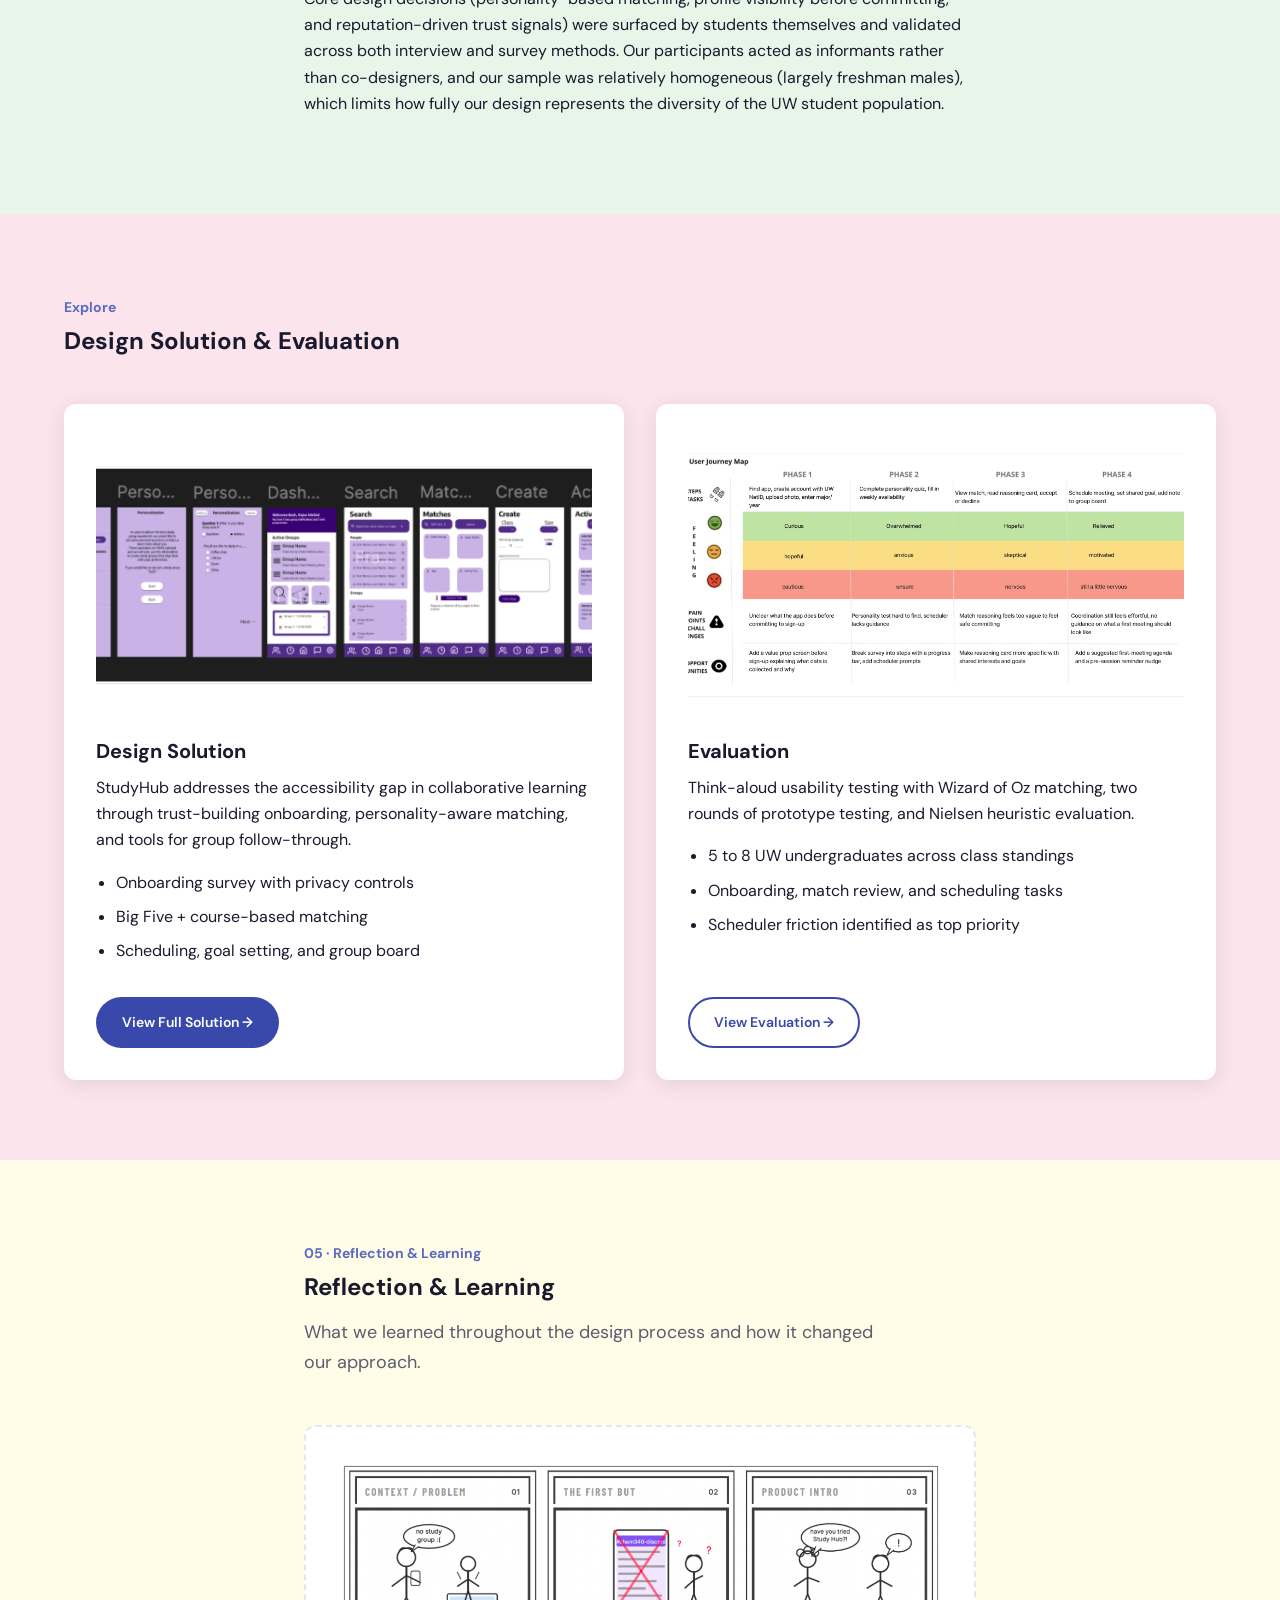
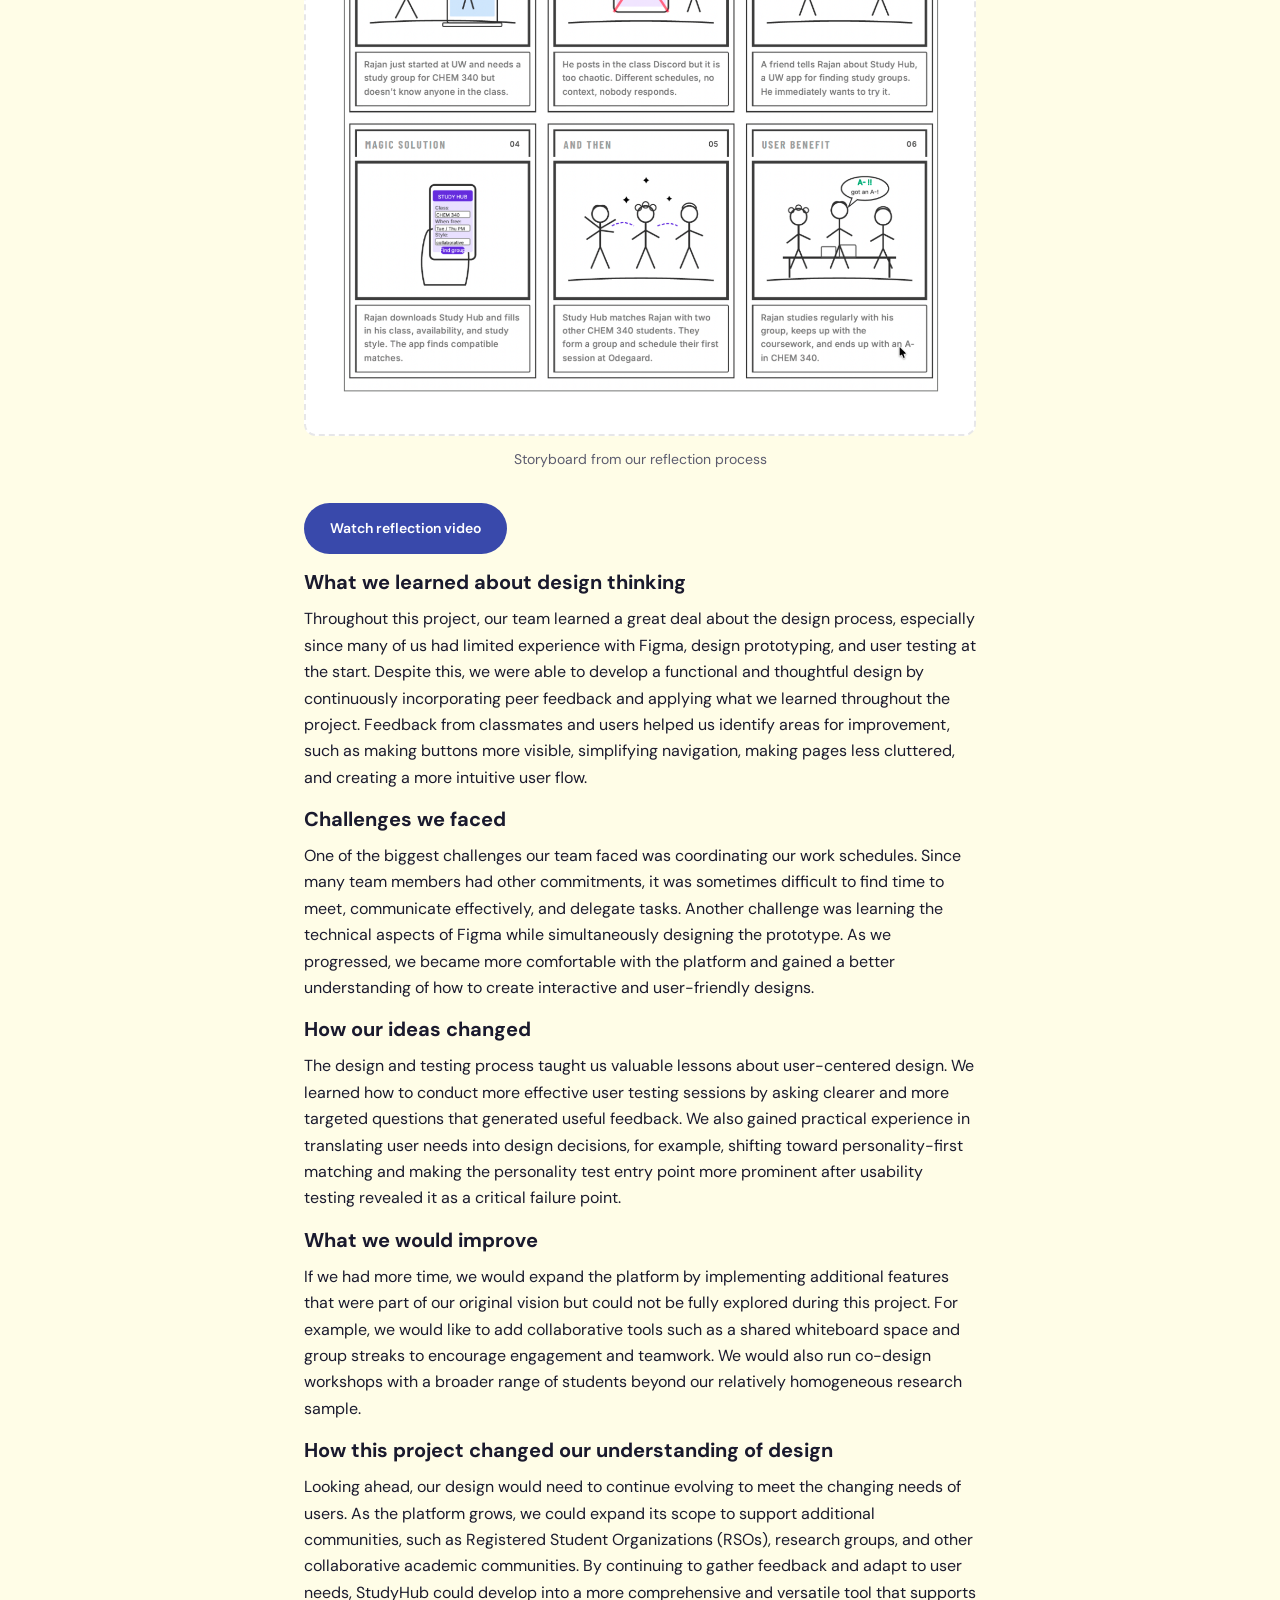
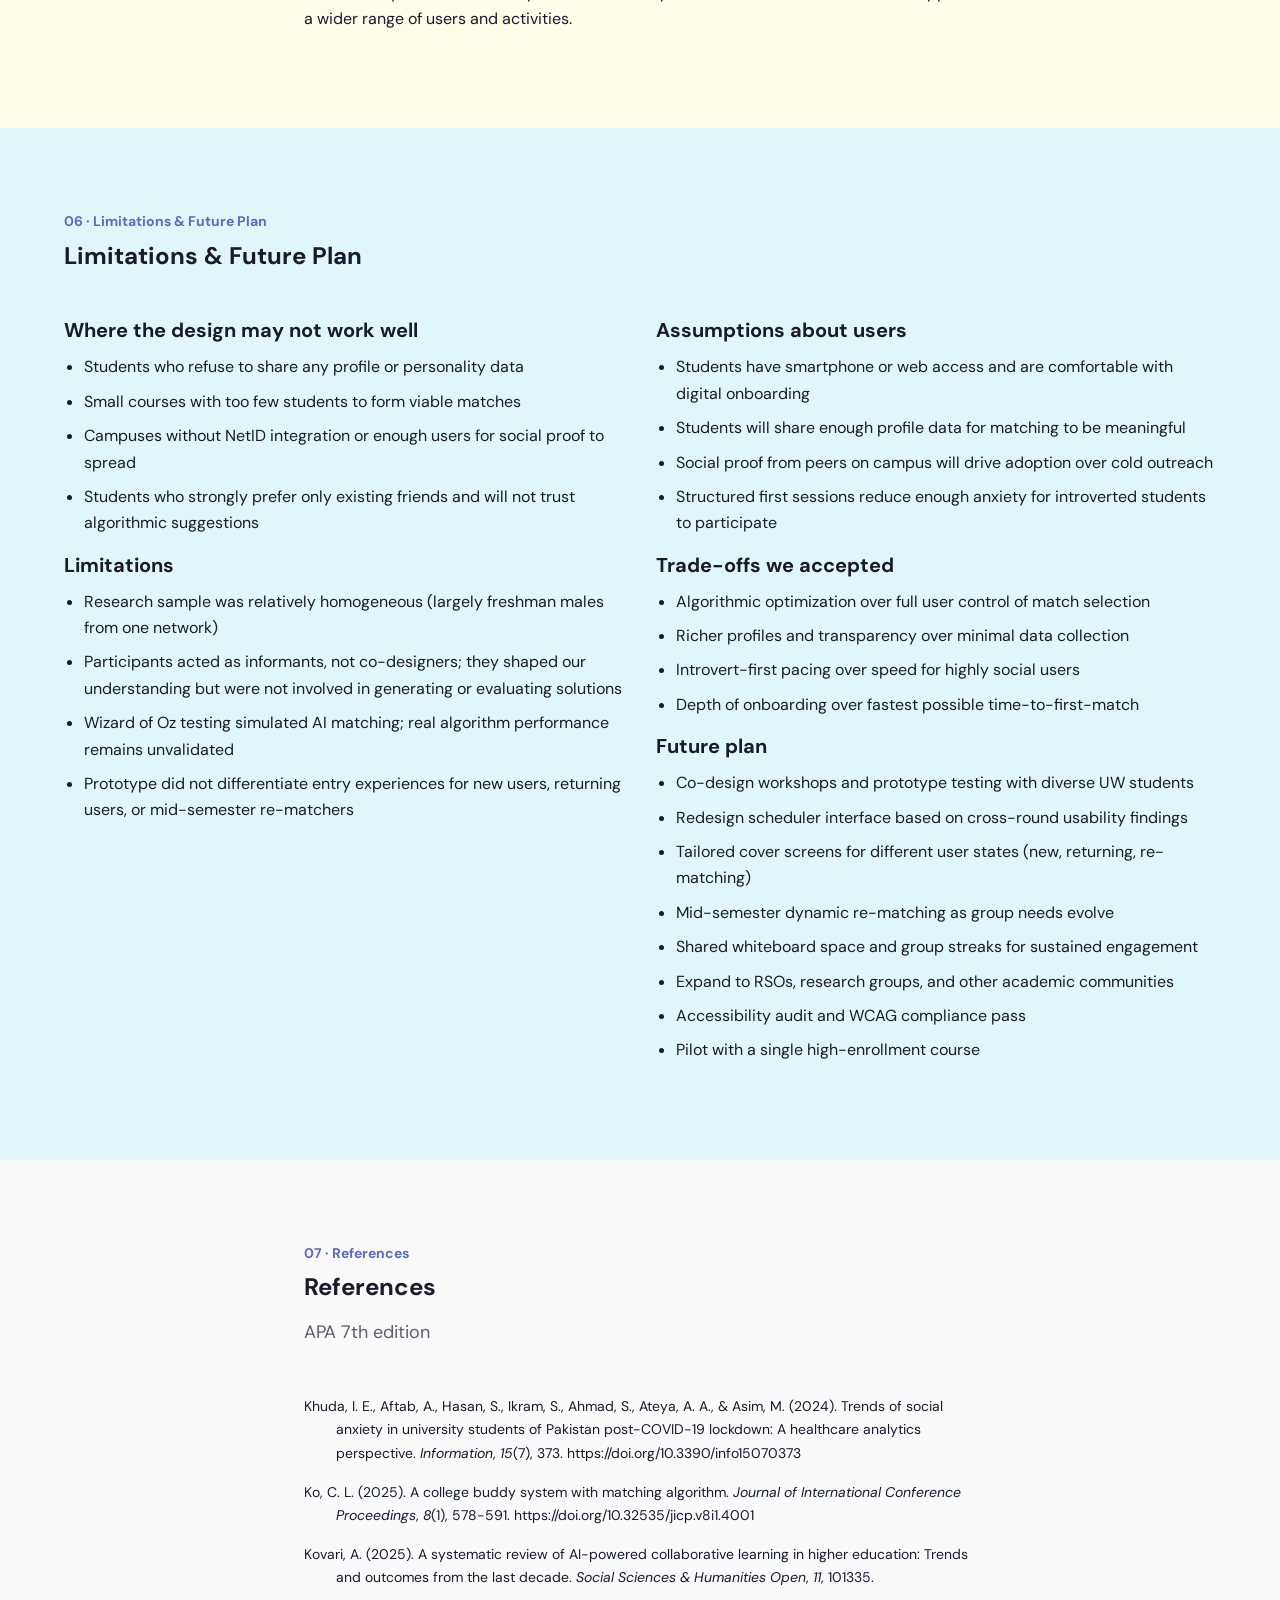
==== commit 42153c8e: "Replace team placeholders with actual member names. Co-authored-by: Cursor <cursoragent@cursor.com>" ====
--- a/index.html
+++ b/index.html
@@ -41,23 +41,23 @@
  <div class="hero__meta">
  <span>University of Washington</span>
  <span>Spring 2026</span>
- <span>Team: INFO 360 Design Team</span>
+ <span>Navneeth Dhamotharan · Rajan Mehta · Caden Duong</span>
  </div>
 
  <div class="team-grid">
  <div class="team-card">
- <div class="team-card__avatar">
- <!-- Replace with: <img src="assets/images/team-member-1.jpg" alt="Team member"> -->
- ?
- </div>
- <div class="team-card__name">Team Member 1</div>
+ <div class="team-card__avatar">ND</div>
+ <div class="team-card__name">Navneeth Dhamotharan</div>
  <div class="team-card__role">Designer · Researcher</div>
  </div>
  <div class="team-card">
- <div class="team-card__avatar">
- ?
- </div>
- <div class="team-card__name">Team Member 2</div>
+ <div class="team-card__avatar">RM</div>
+ <div class="team-card__name">Rajan Mehta</div>
+ <div class="team-card__role">Designer · Researcher</div>
+ </div>
+ <div class="team-card">
+ <div class="team-card__avatar">CD</div>
+ <div class="team-card__name">Caden Duong</div>
  <div class="team-card__role">Designer · Researcher</div>
  </div>
  </div>
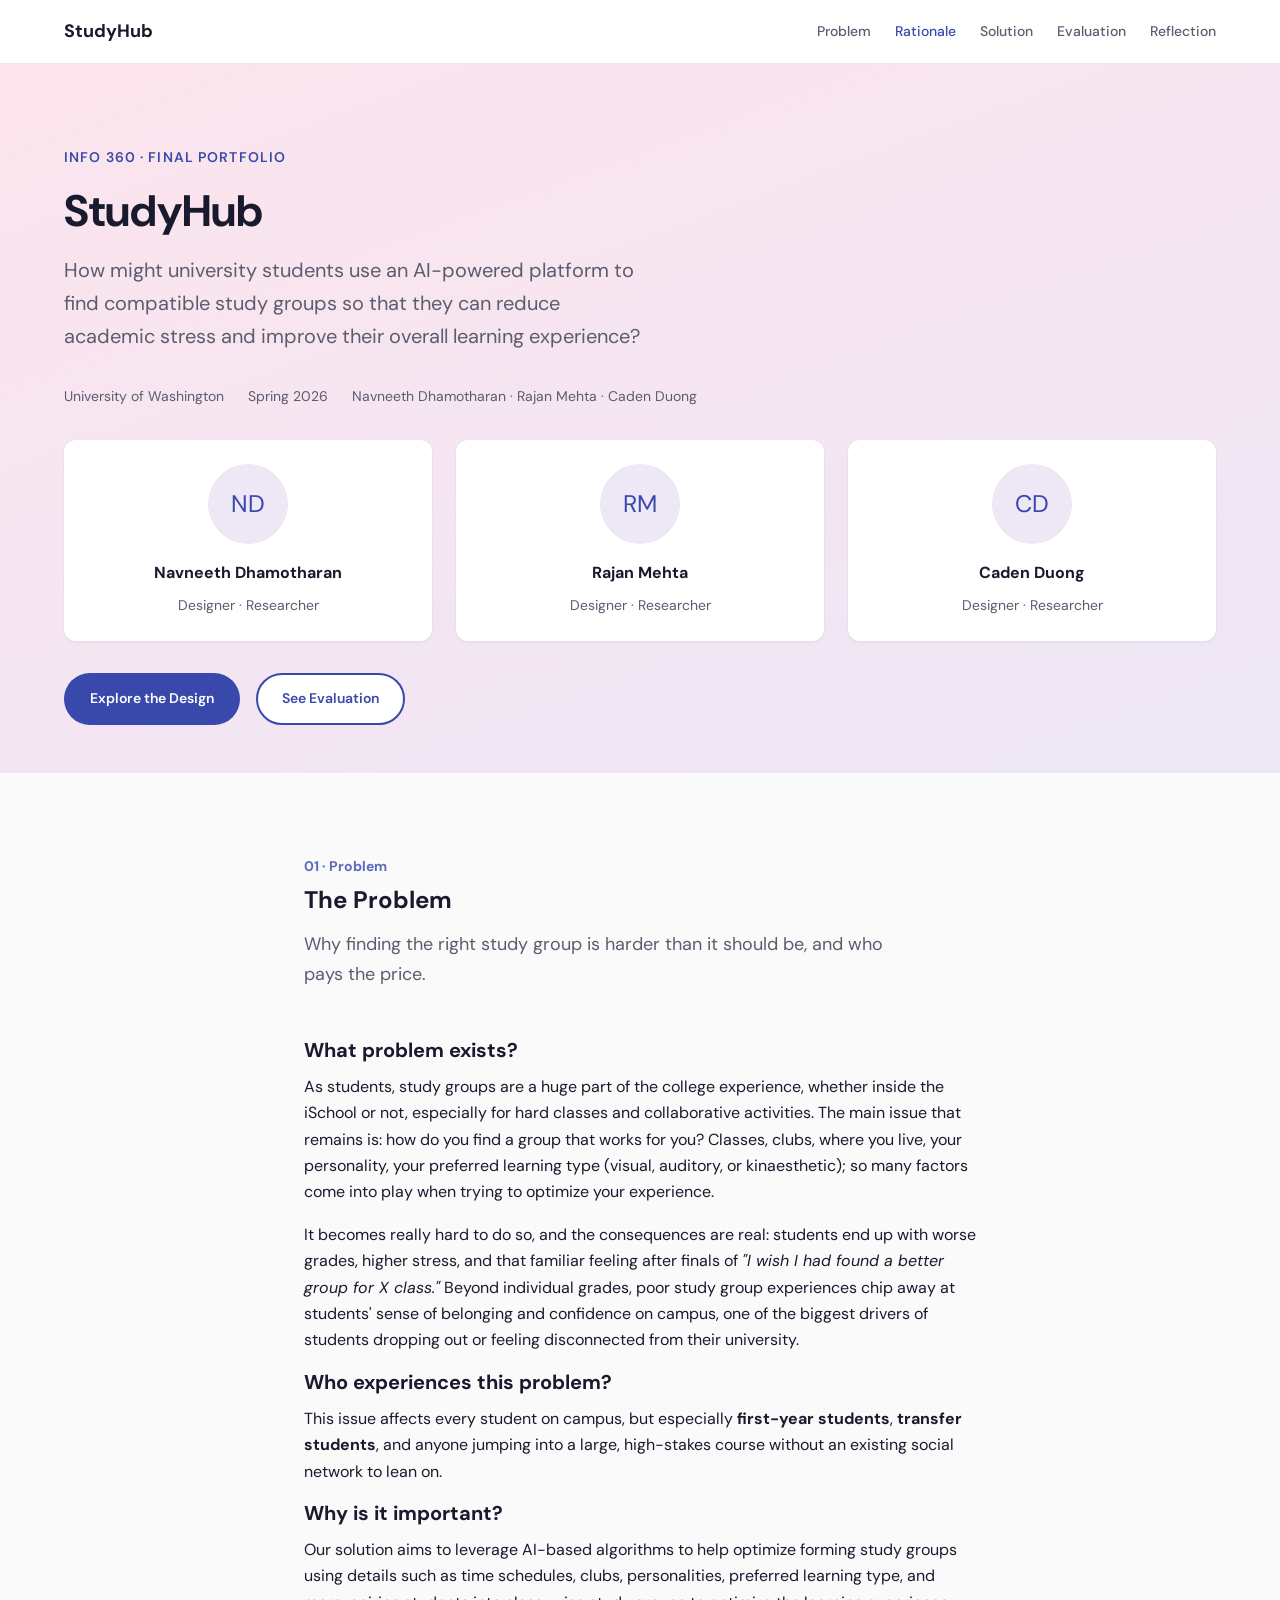
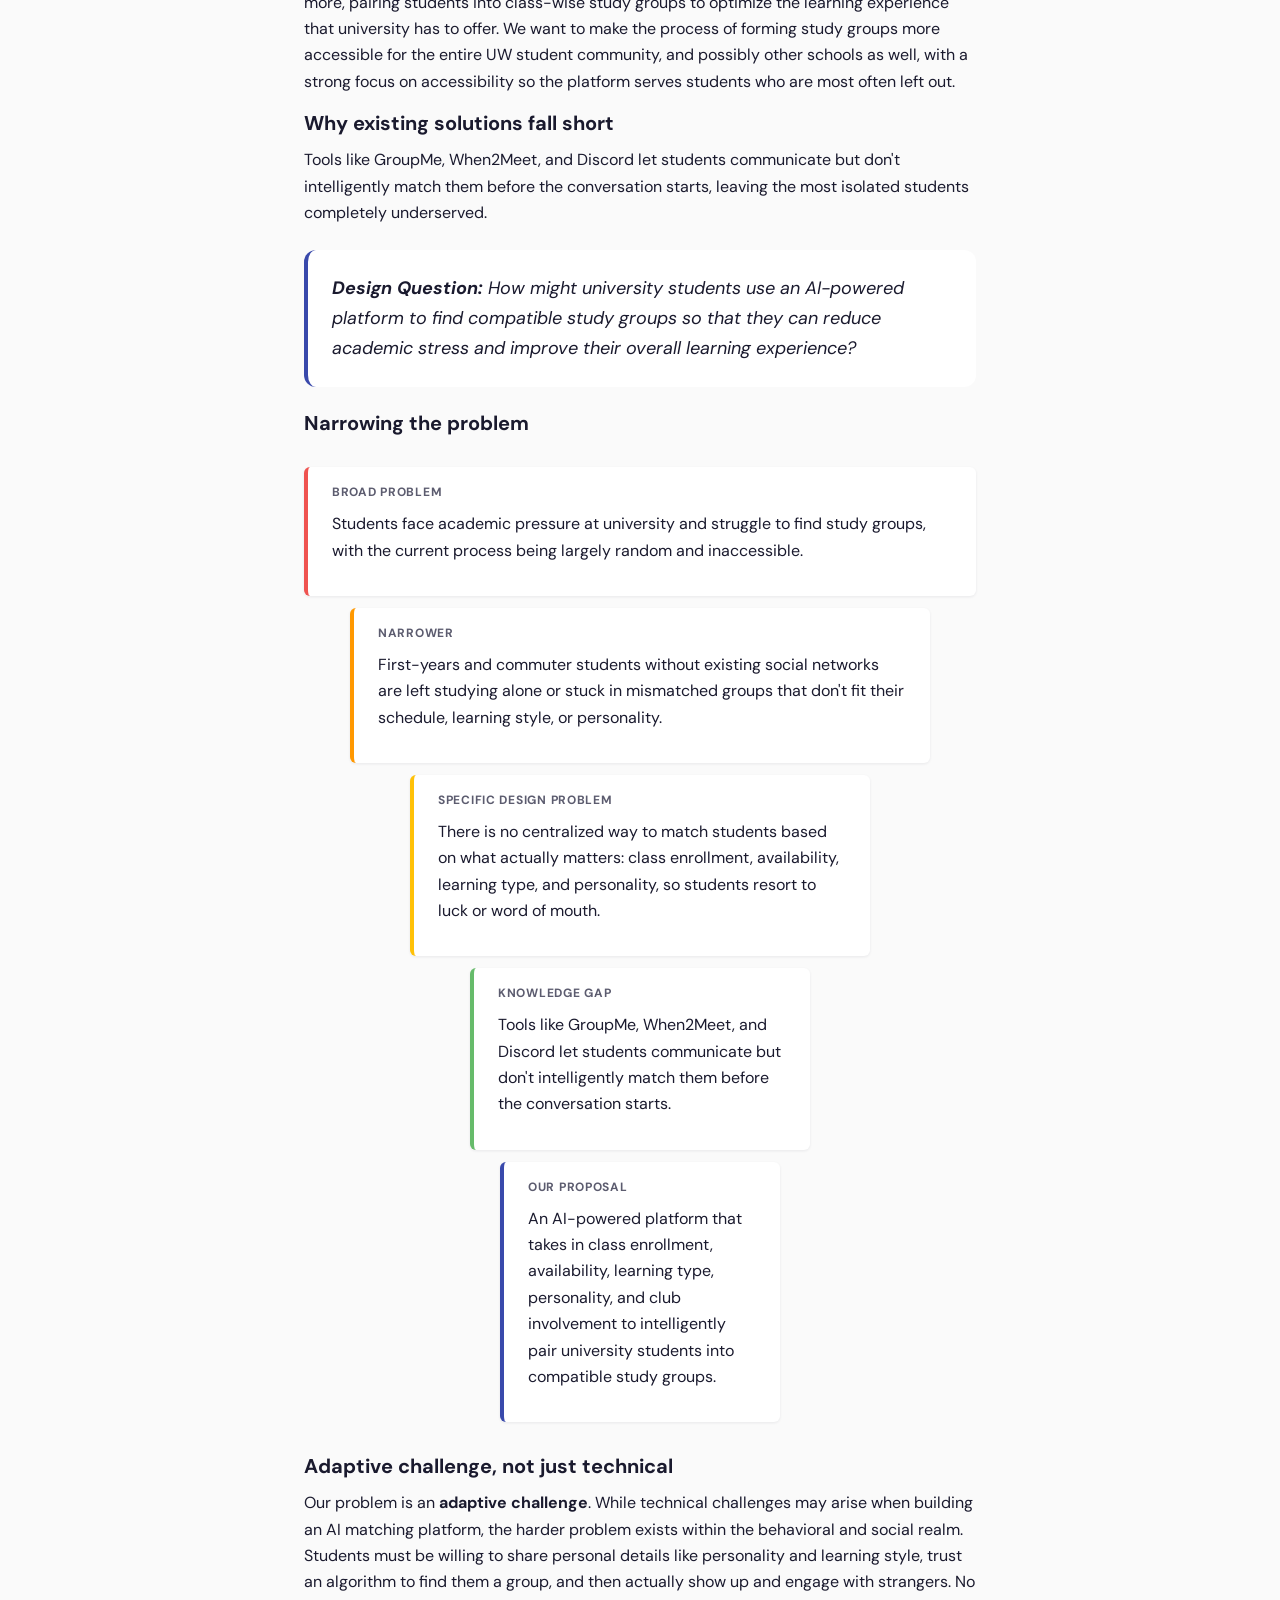
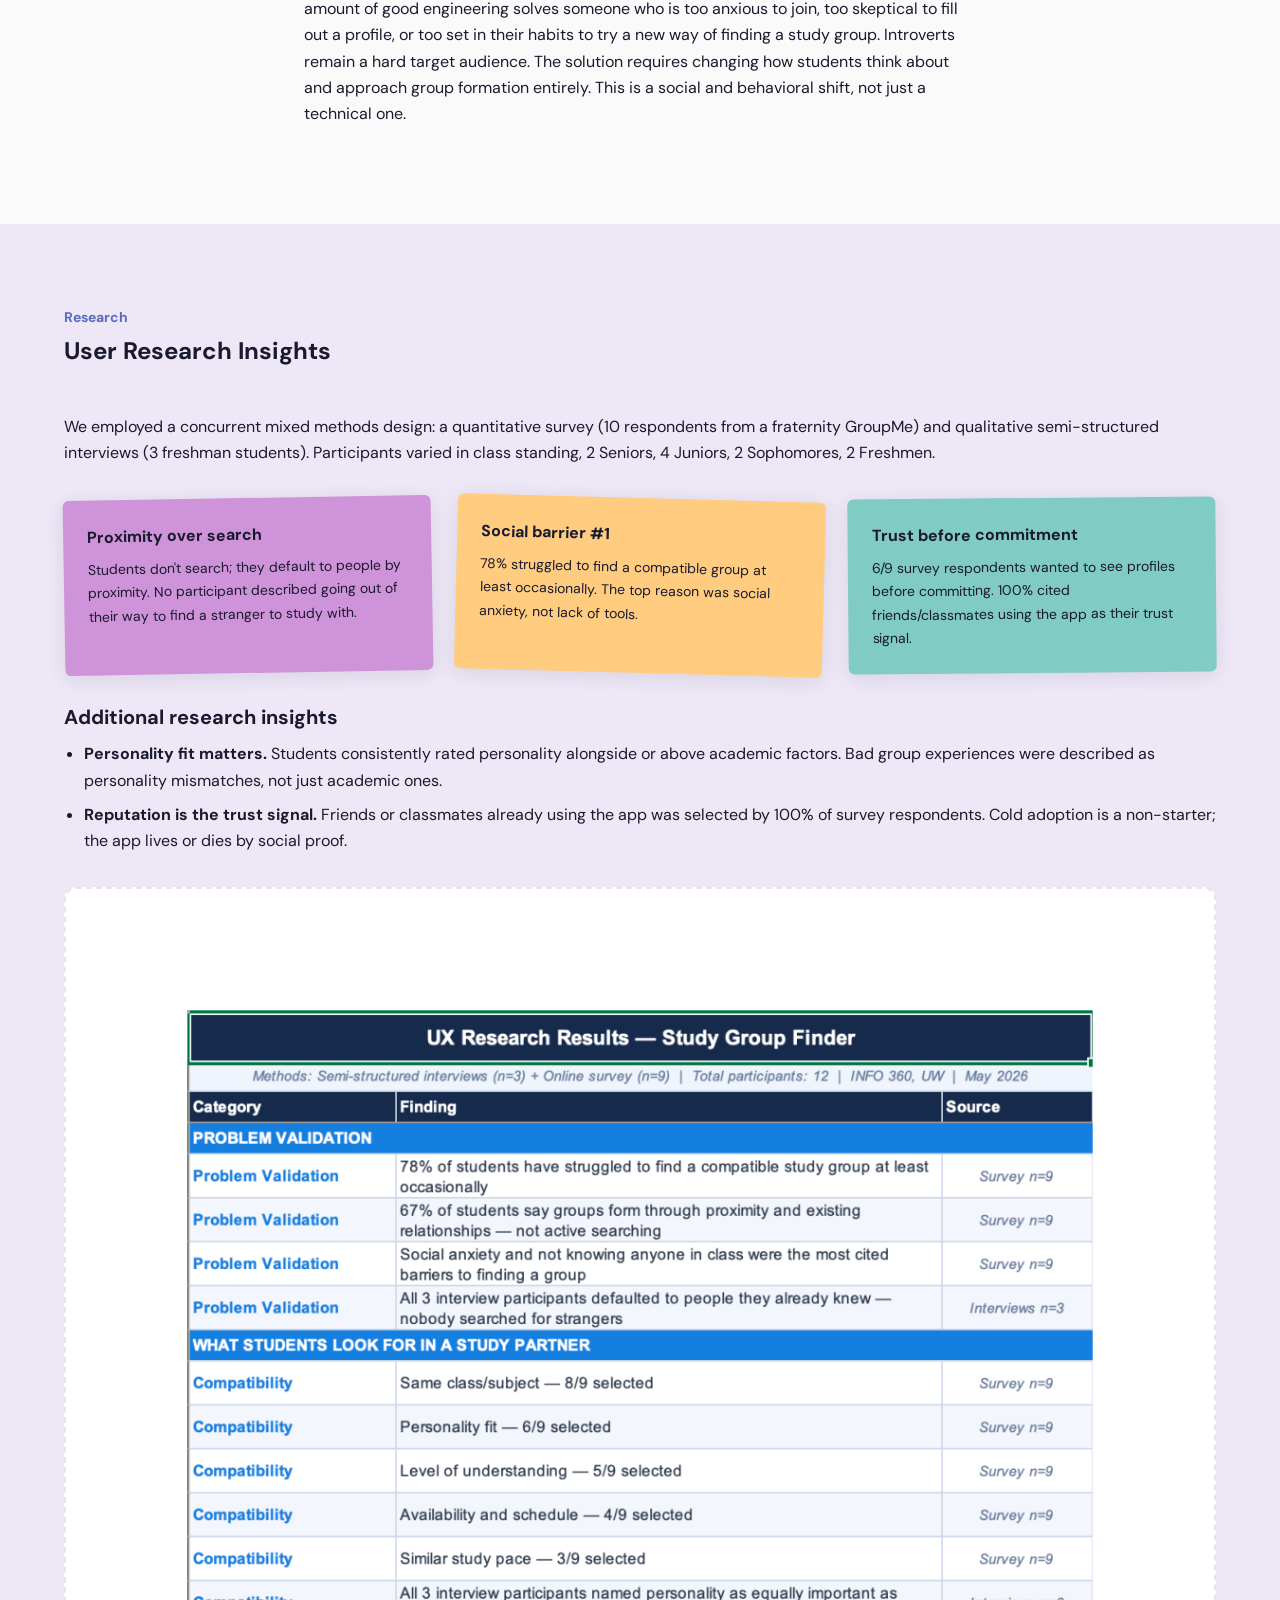
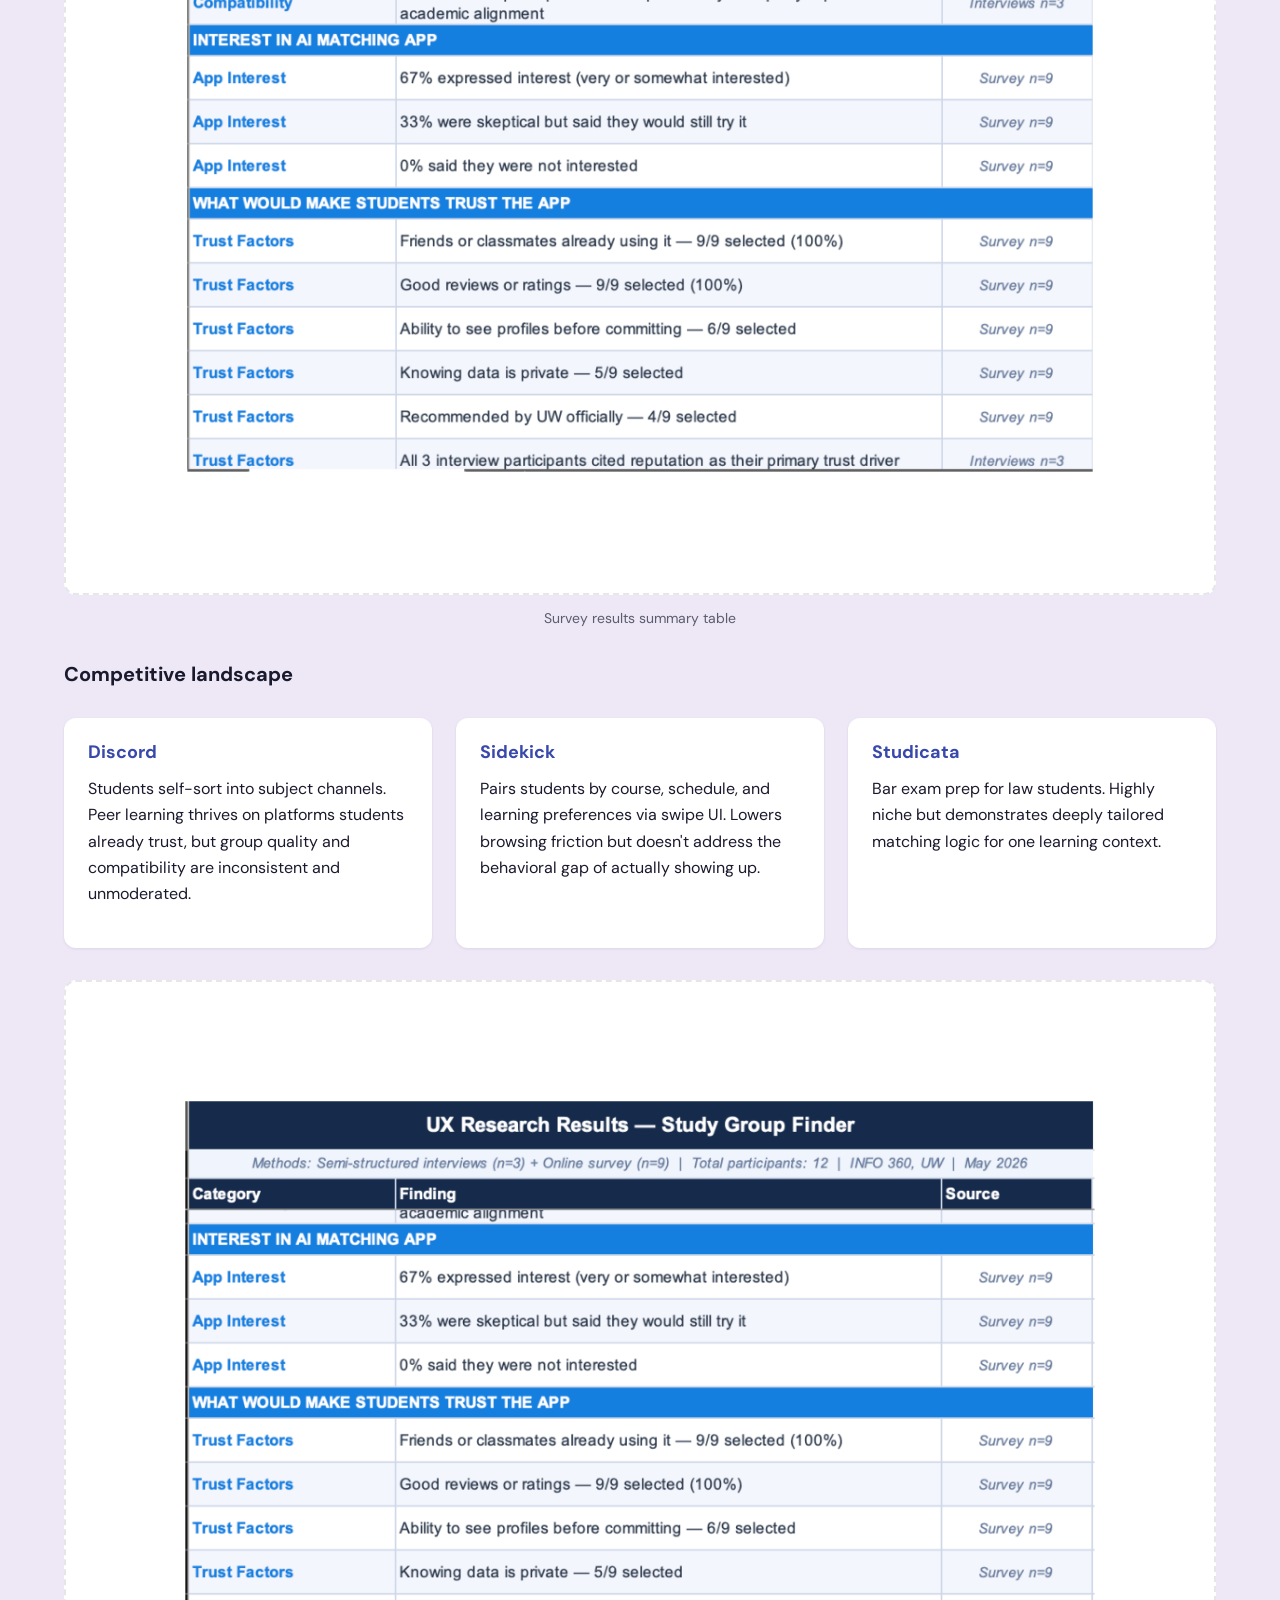
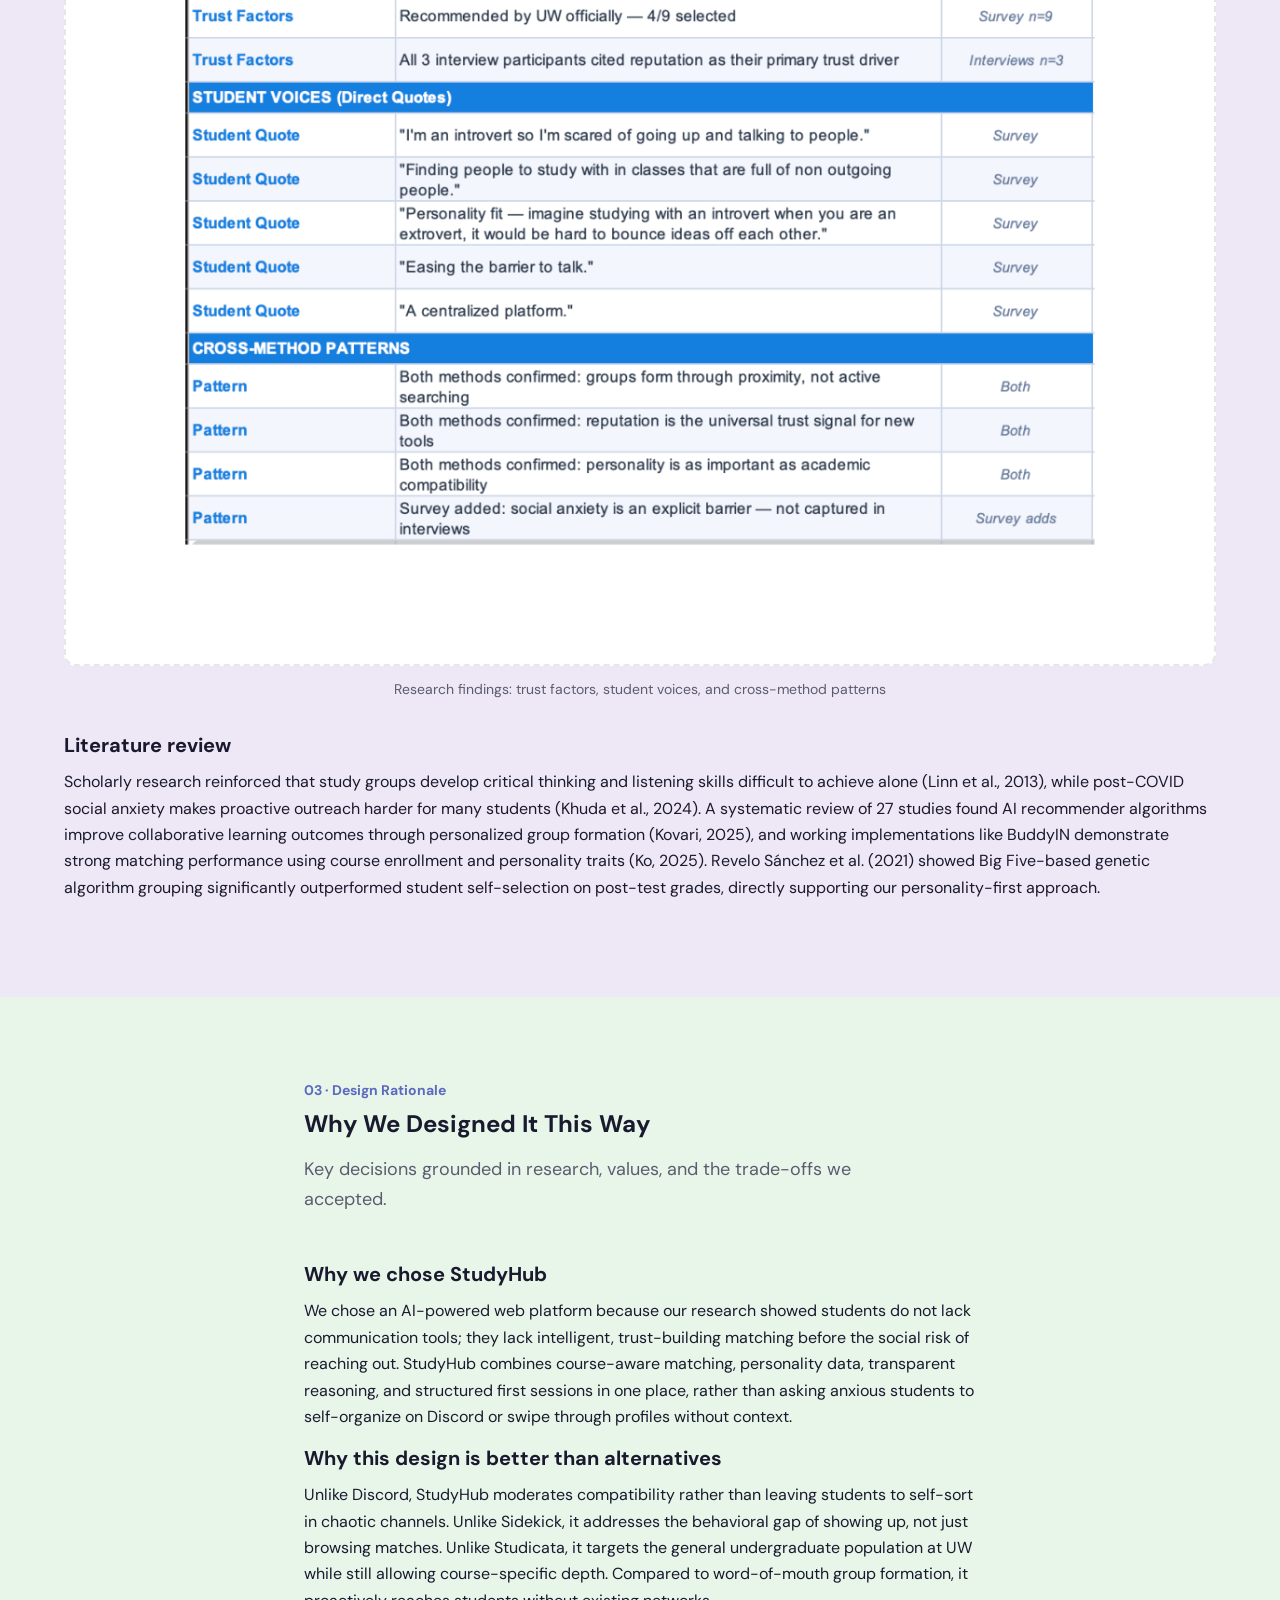
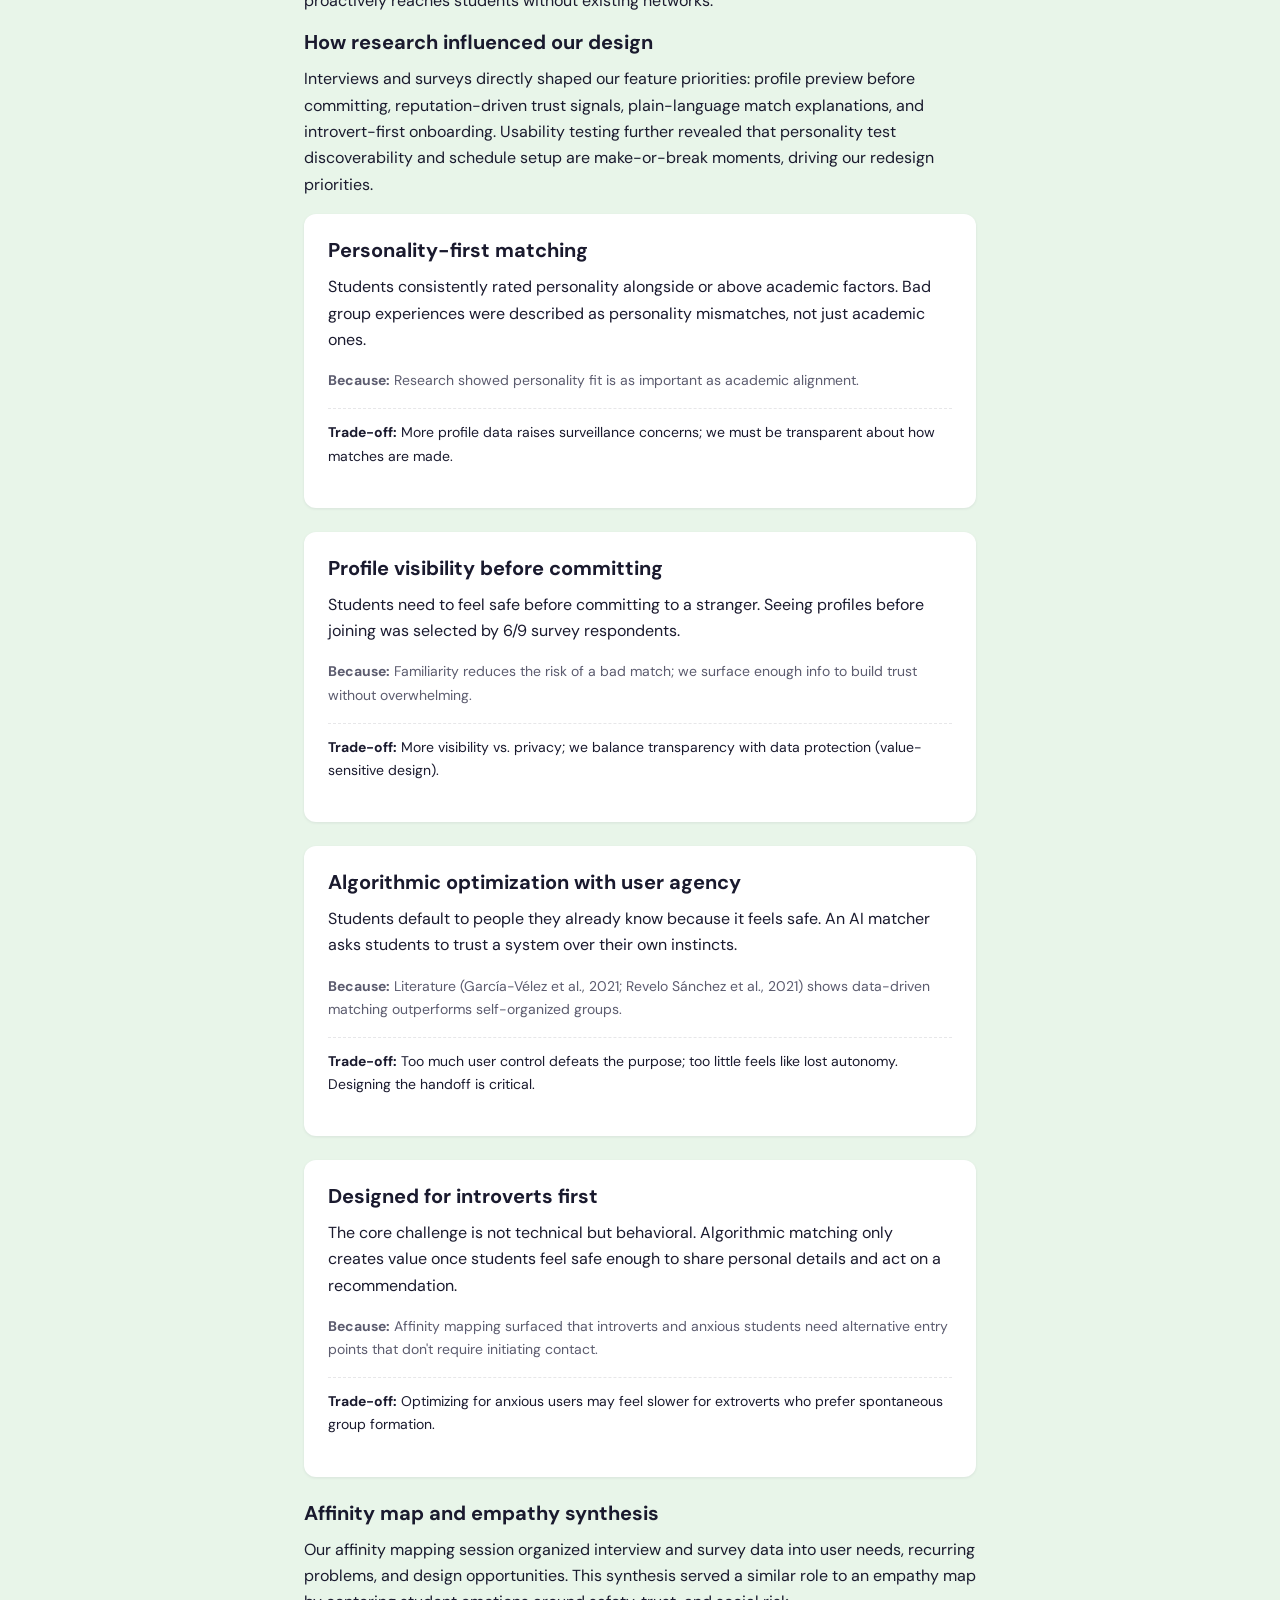
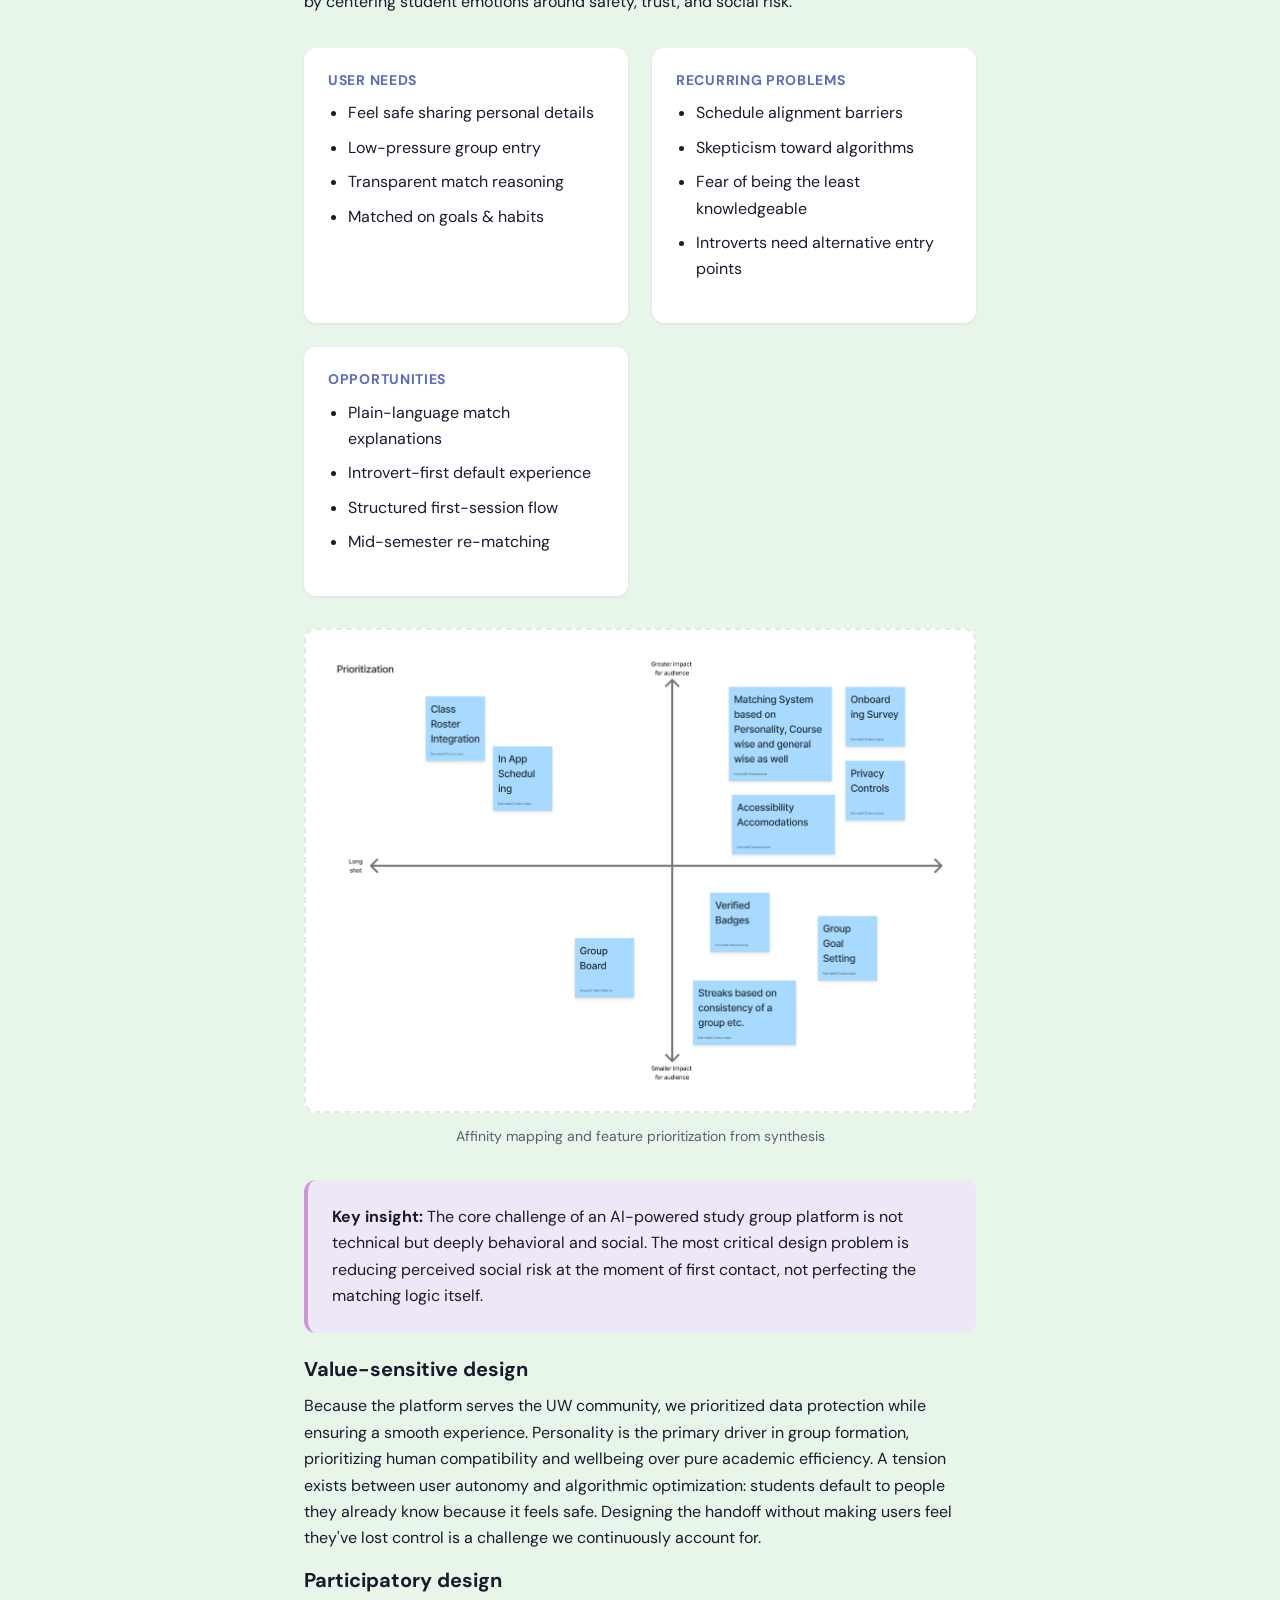
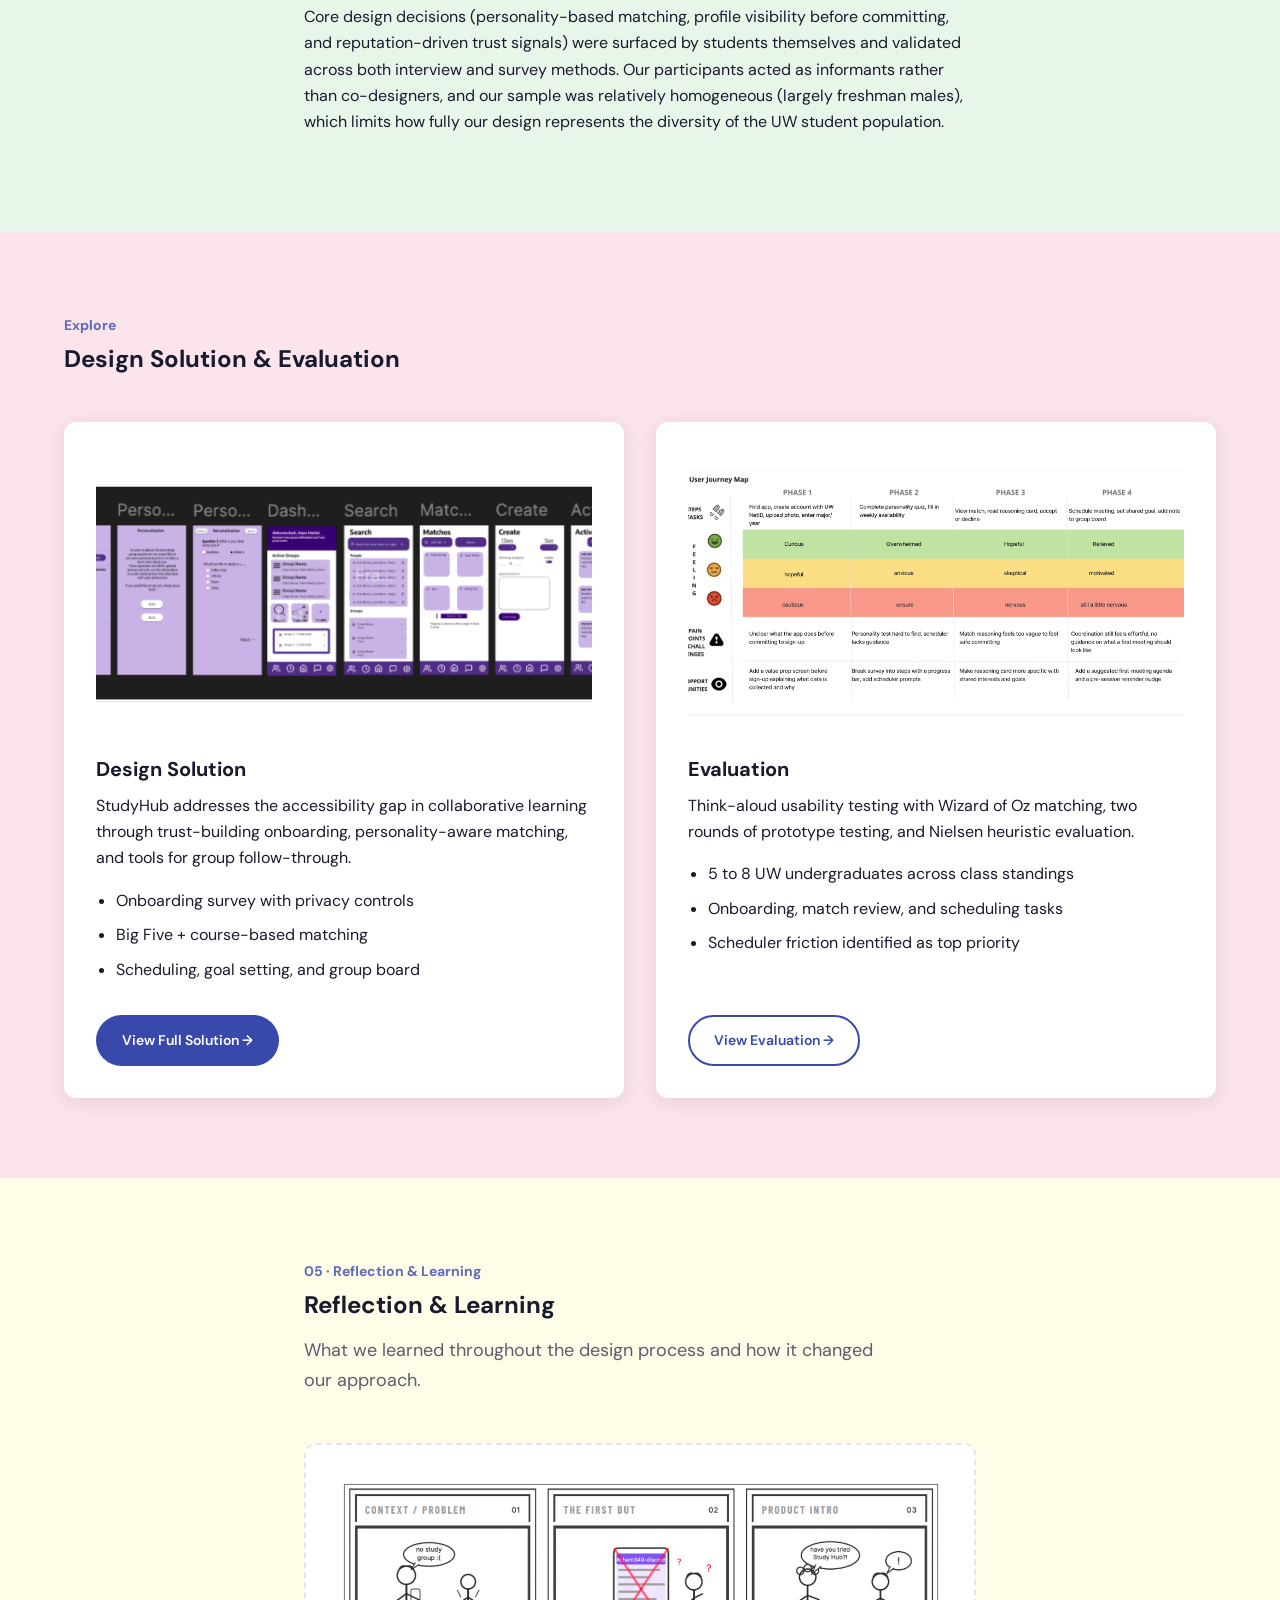
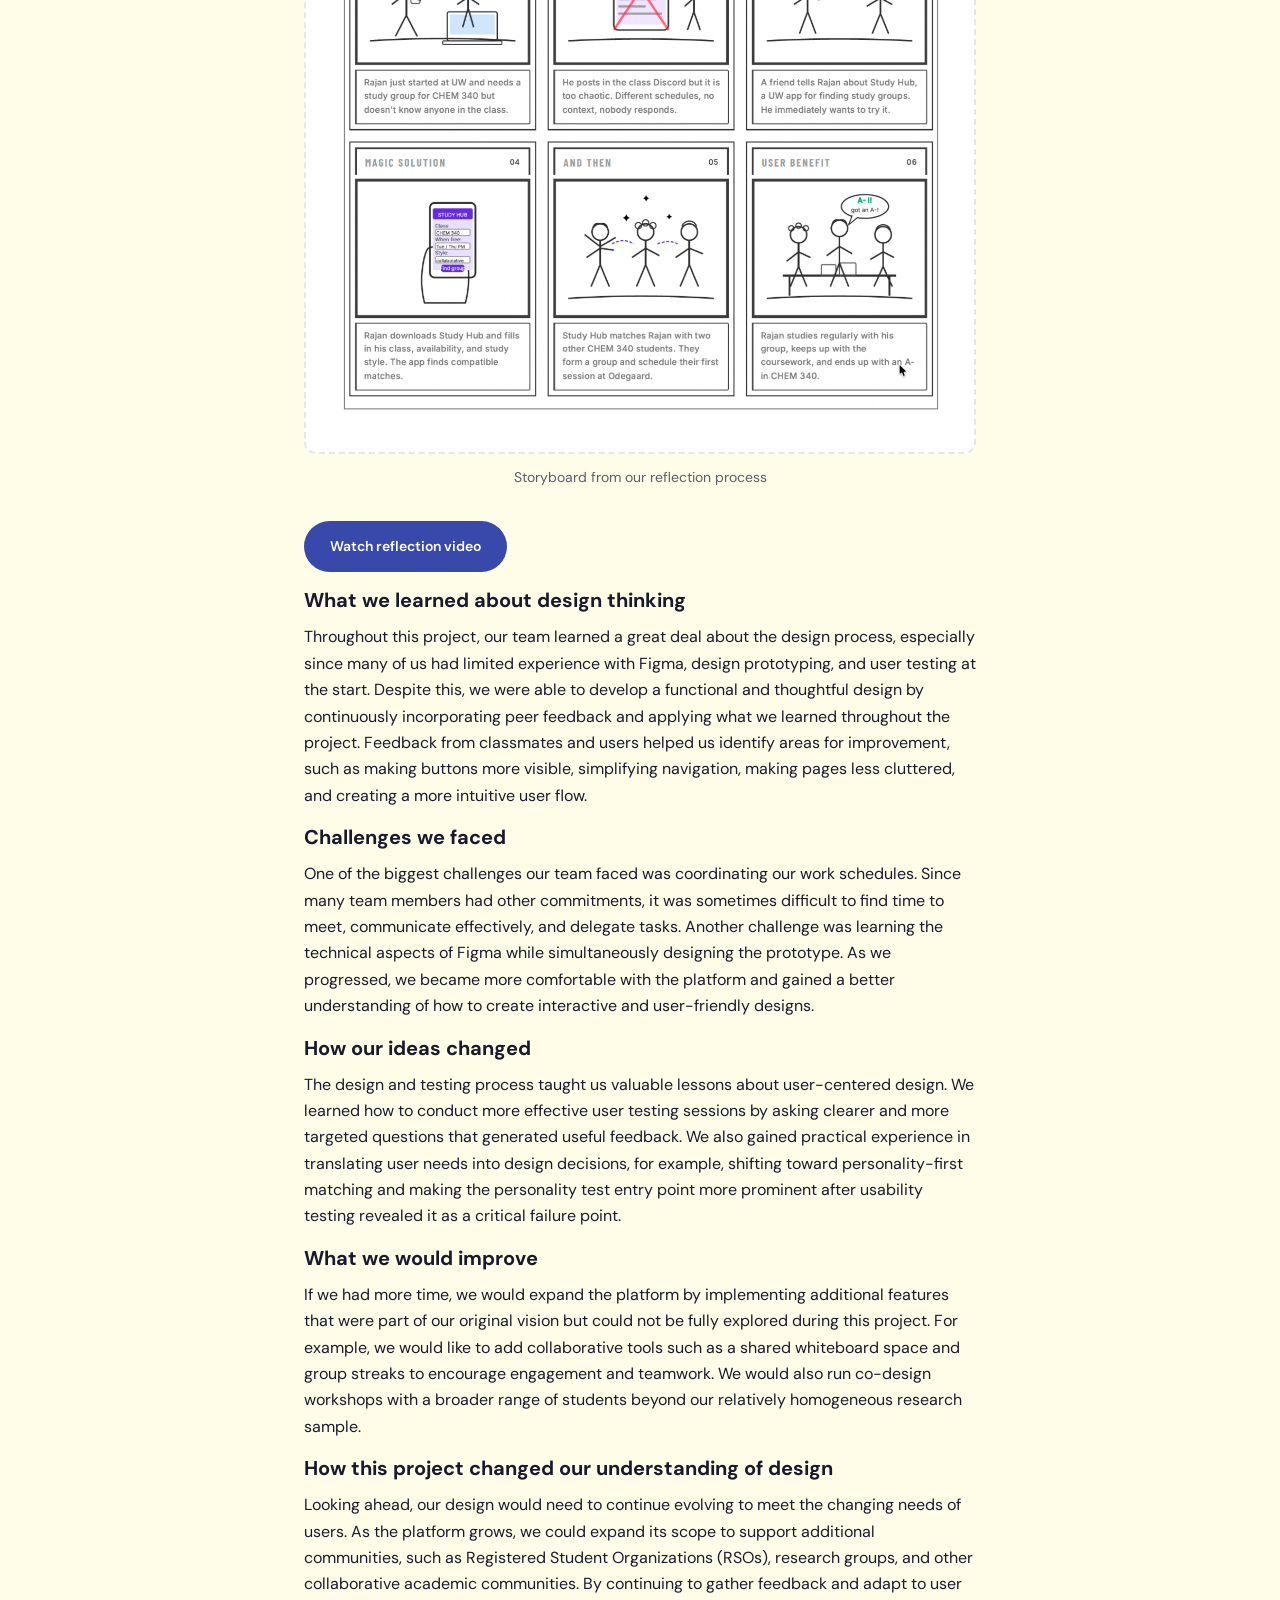
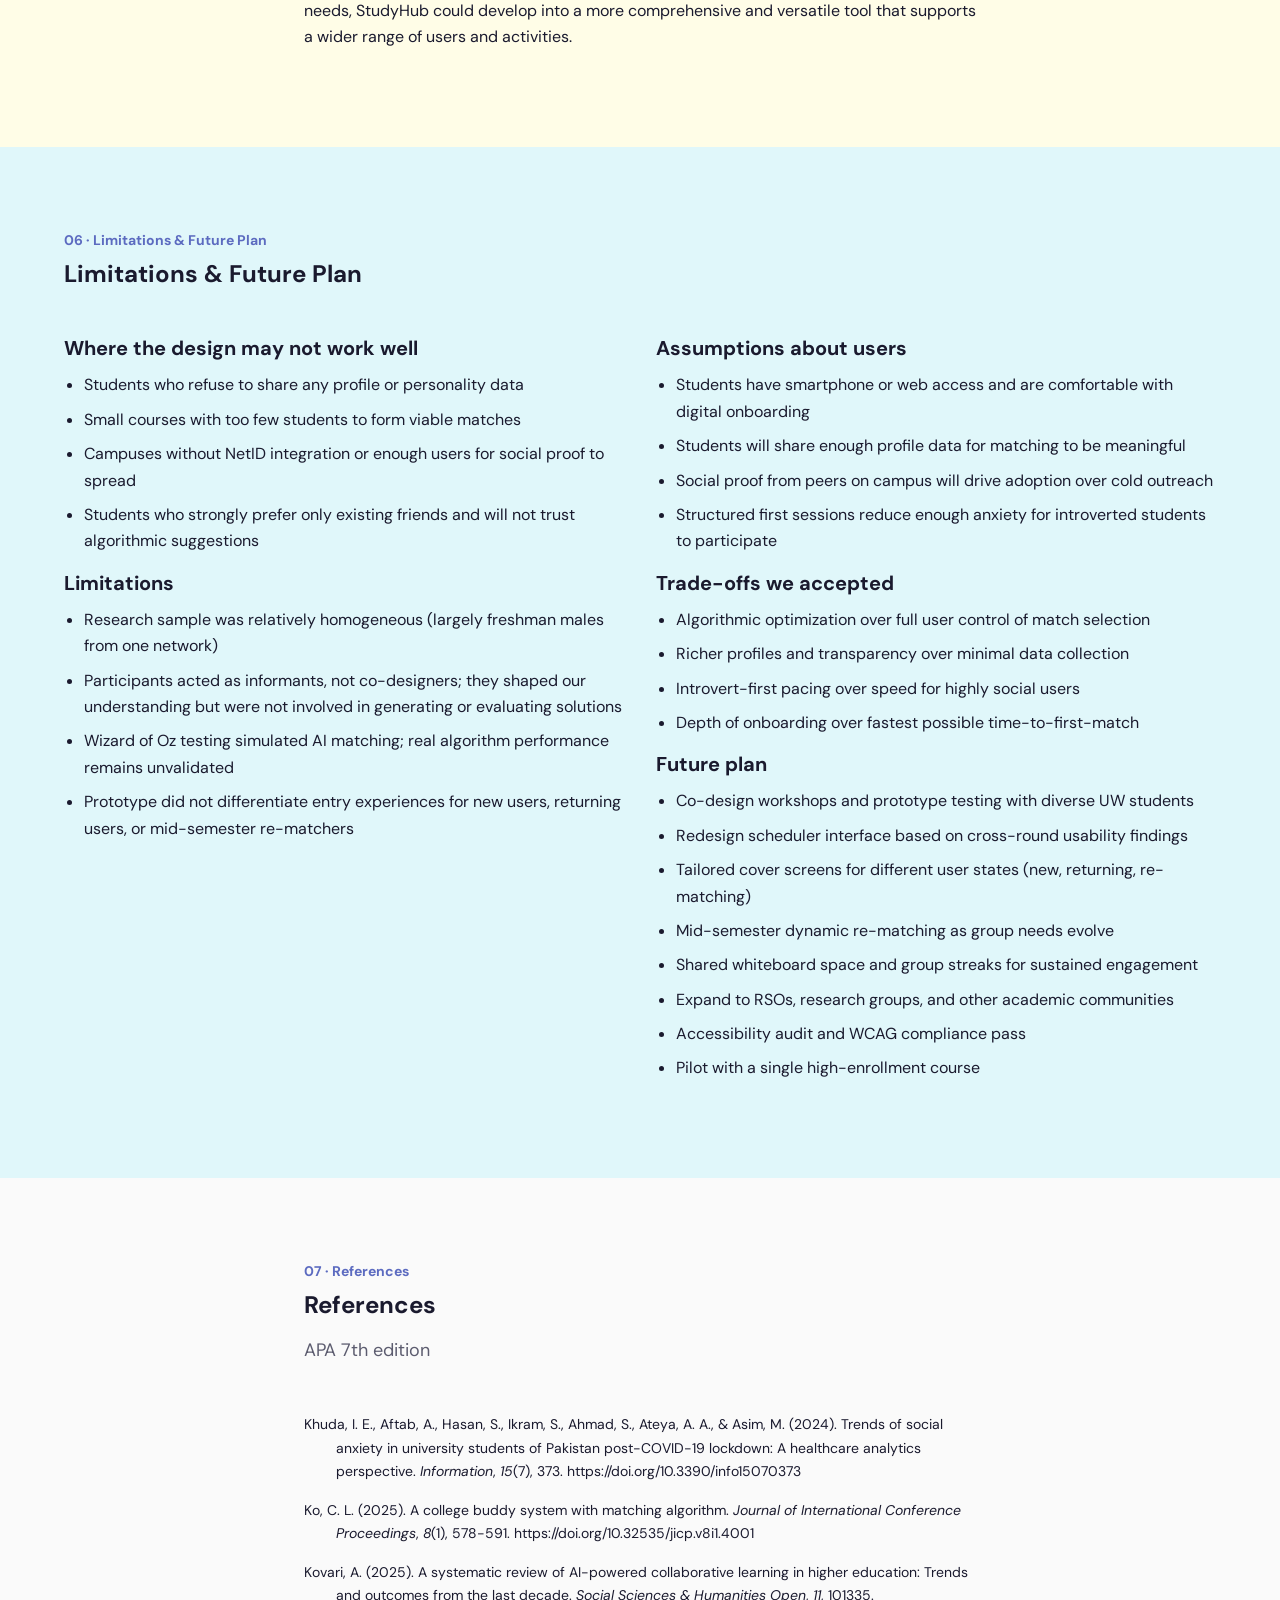
==== commit 7b0e185e: "Wire affinity and prototype images; remove funnel placeholder. Use prioritization.png for affinity m" ====
--- a/index.html
+++ b/index.html
@@ -119,16 +119,6 @@
  </div>
  </div>
 
- <div class="figure">
- <div class="figure__frame">
- <div class="figure__placeholder">
- <!-- Drop image: assets/images/problem/funnel-diagram.png -->
- Funnel diagram (add image)
- </div>
- </div>
- <figcaption class="figure__caption">Problem narrowing funnel (from design process board)</figcaption>
- </div>
-
  <h3>Adaptive challenge, not just technical</h3>
  <p>Our problem is an <strong>adaptive challenge</strong>. While technical challenges may arise when building an AI matching platform, the harder problem exists within the behavioral and social realm. Students must be willing to share personal details like personality and learning style, trust an algorithm to find them a group, and then actually show up and engage with strangers. No amount of good engineering solves someone who is too anxious to join, too skeptical to fill out a profile, or too set in their habits to try a new way of finding a study group. Introverts remain a hard target audience. The solution requires changing how students think about and approach group formation entirely. This is a social and behavioral shift, not just a technical one.</p>
  </div>
@@ -280,12 +270,9 @@
 
  <div class="figure">
  <div class="figure__frame">
- <div class="figure__placeholder">
- <!-- Drop image: assets/images/rationale/affinity-map.png -->
- Affinity map (add image)
- </div>
- </div>
- <figcaption class="figure__caption">Affinity map from synthesis</figcaption>
+ <img src="assets/images/solution/prioritization.png" alt="Affinity mapping and feature prioritization from synthesis">
+ </div>
+ <figcaption class="figure__caption">Affinity mapping and feature prioritization from synthesis</figcaption>
  </div>
 
  <div class="callout callout--insight">
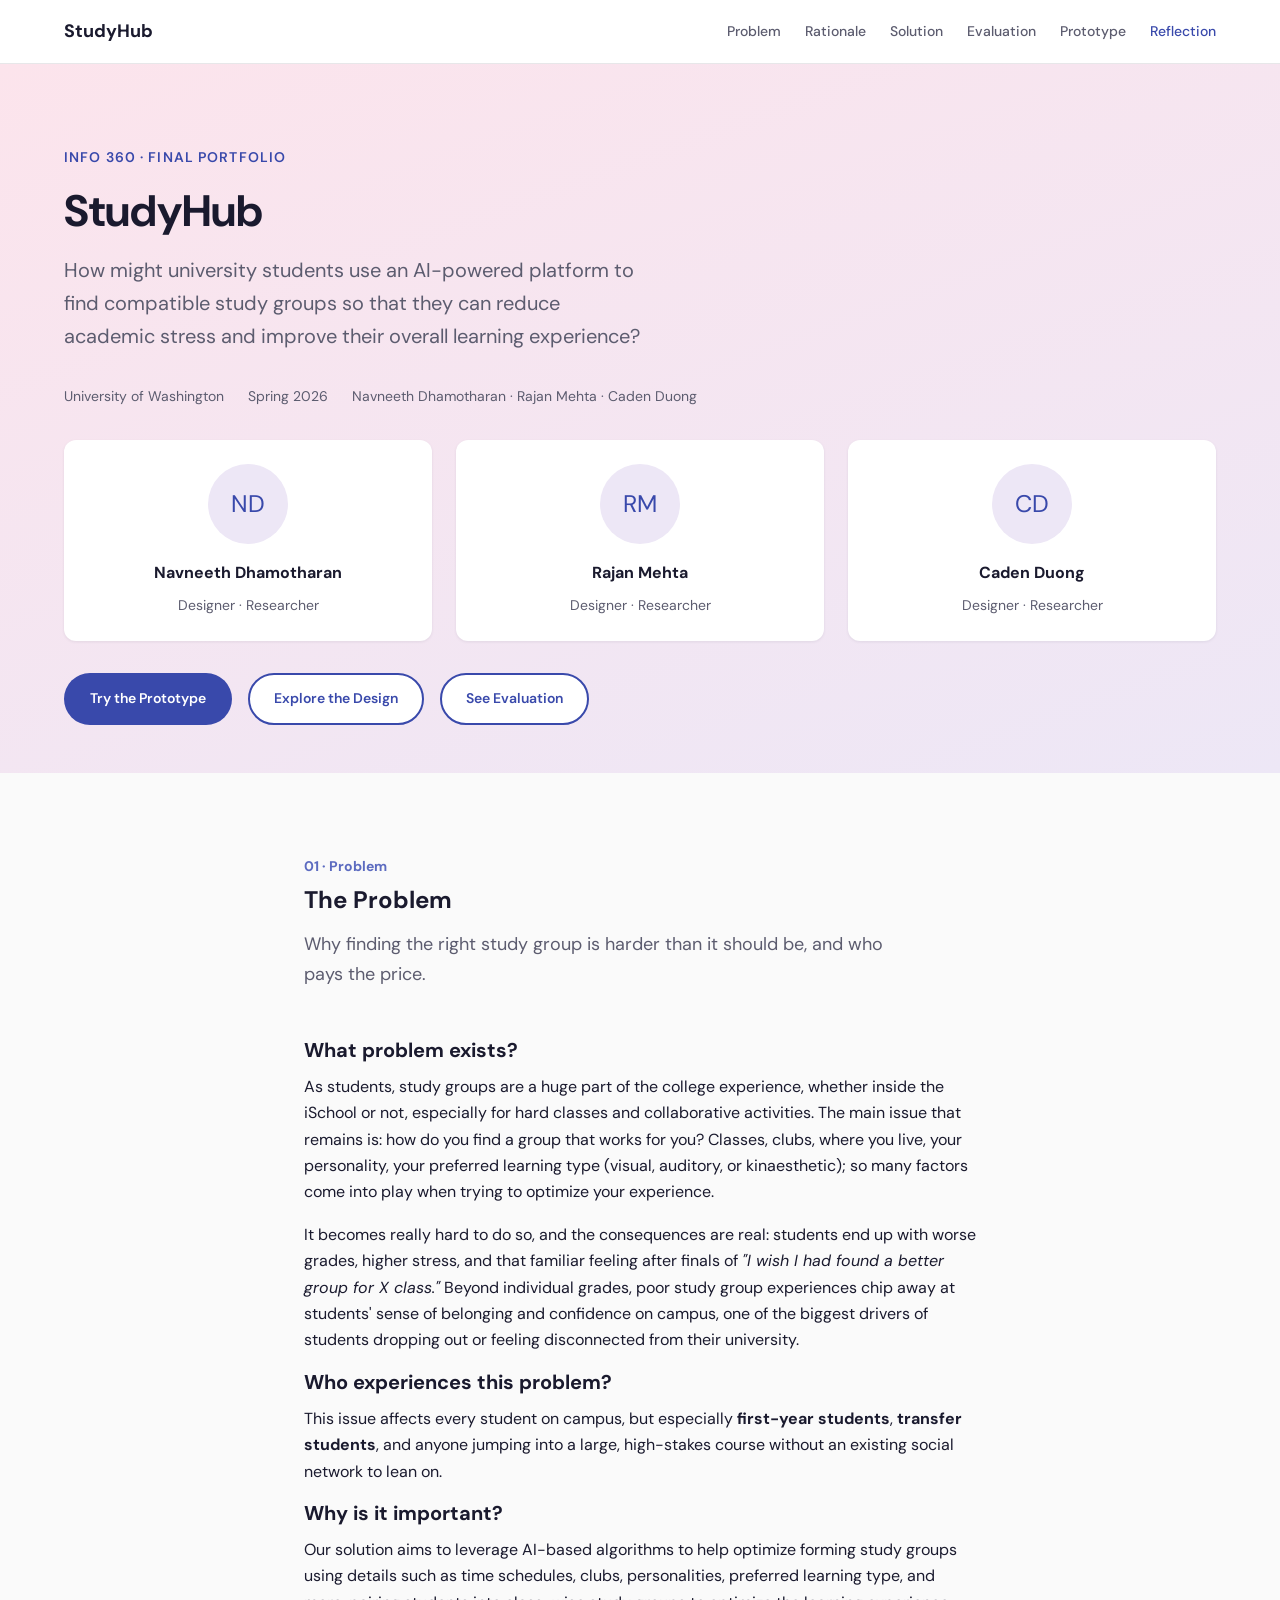
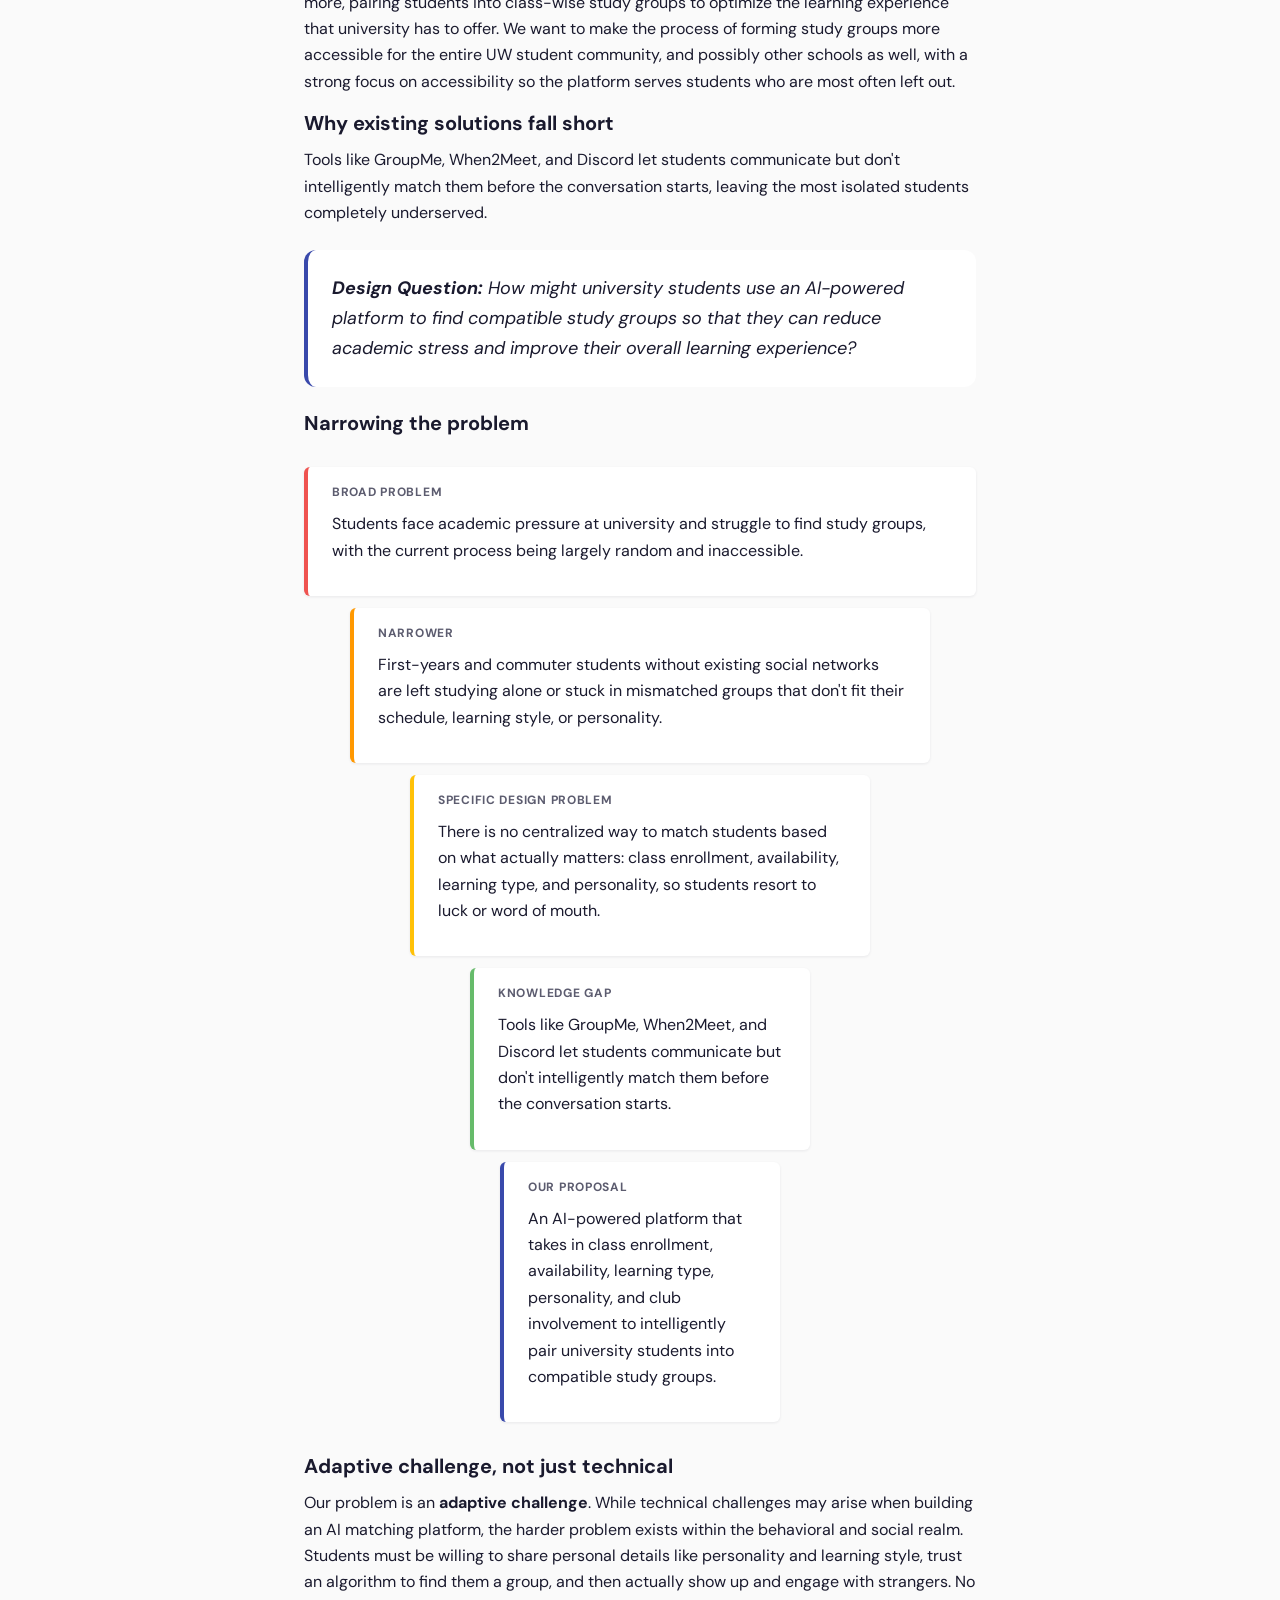
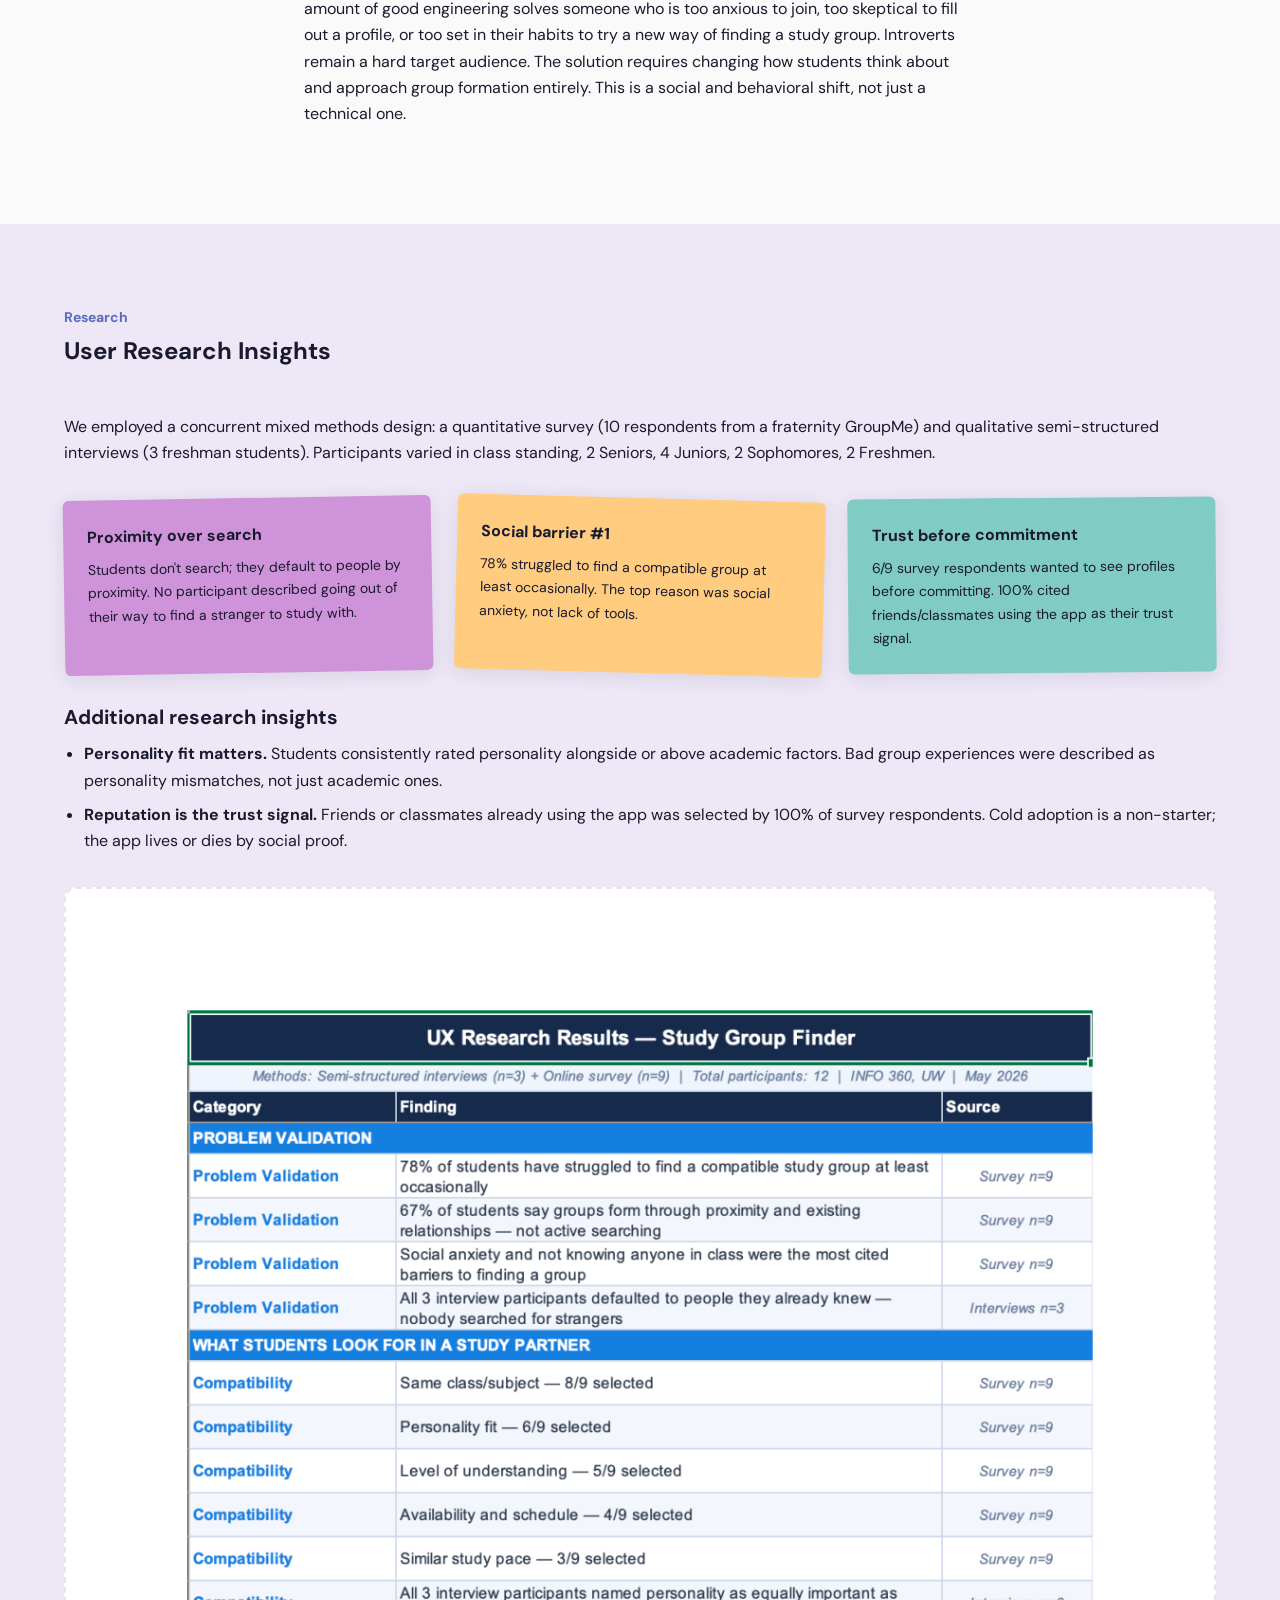
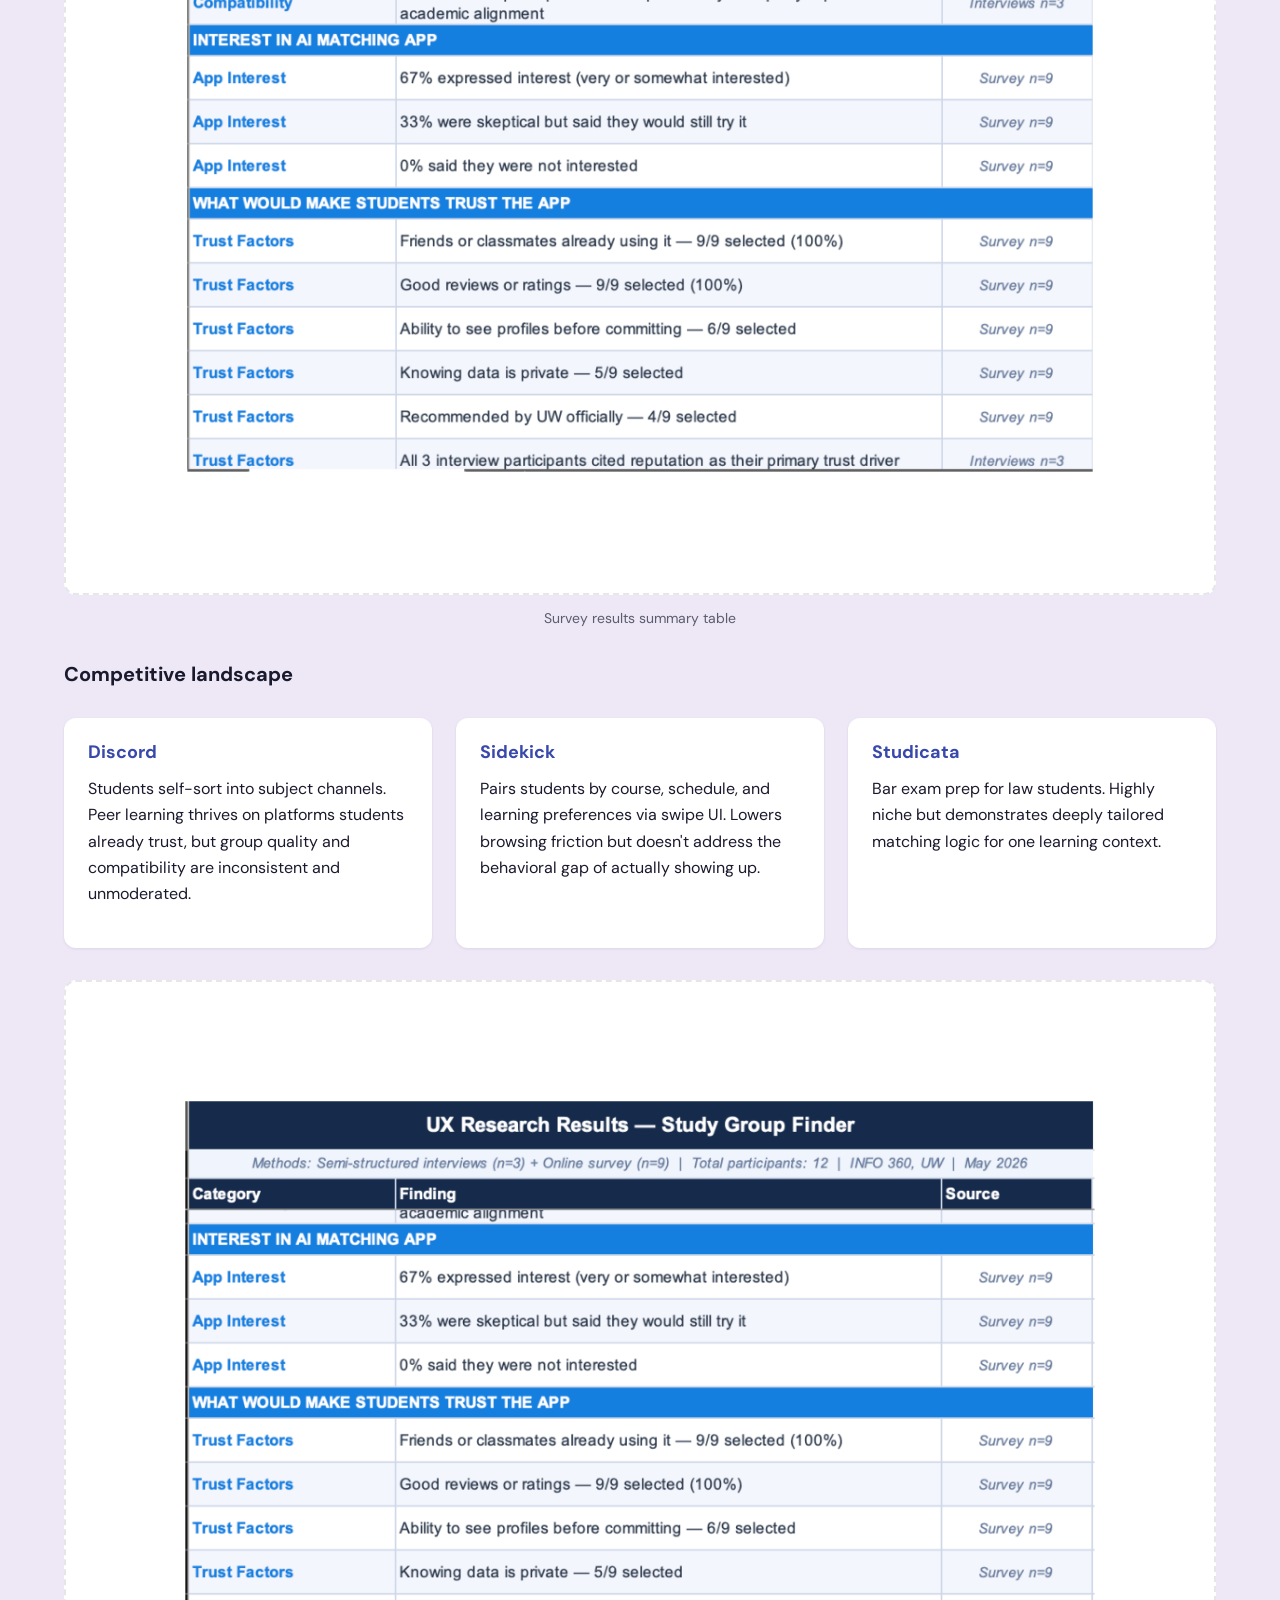
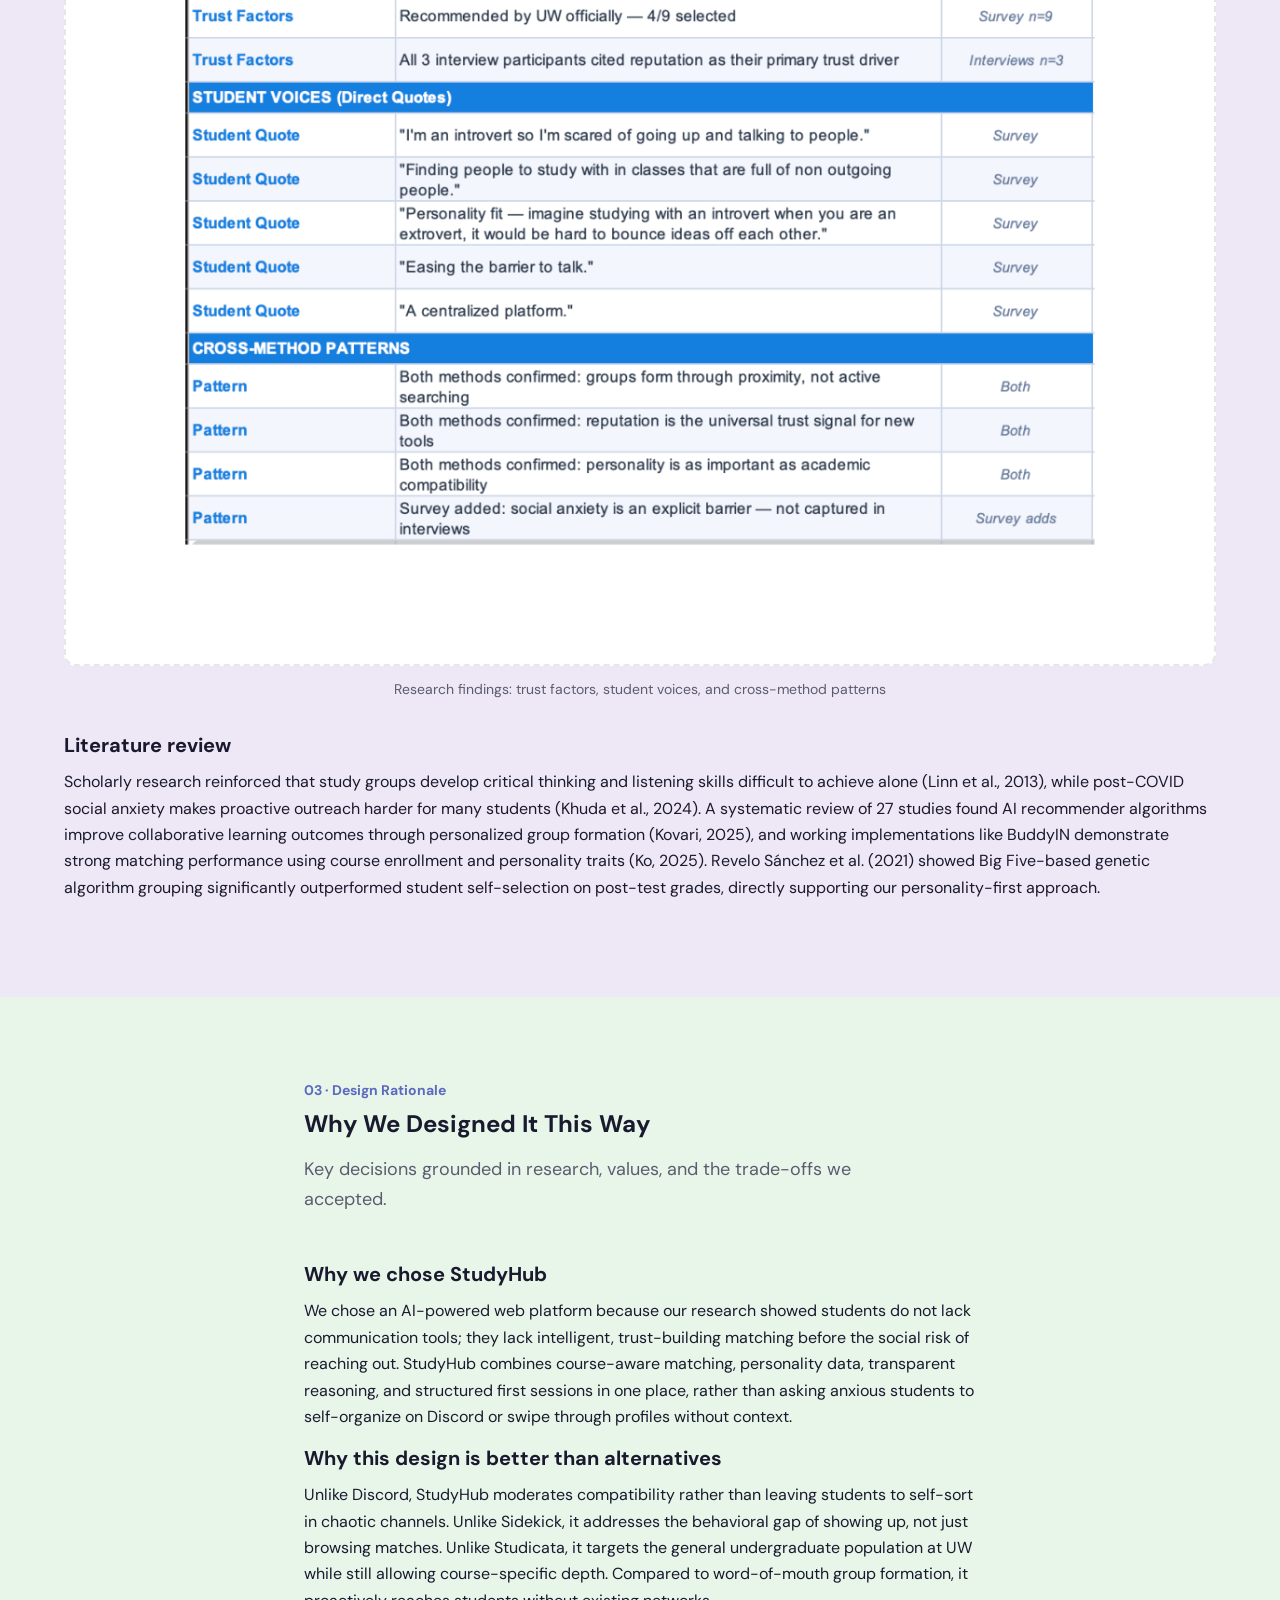
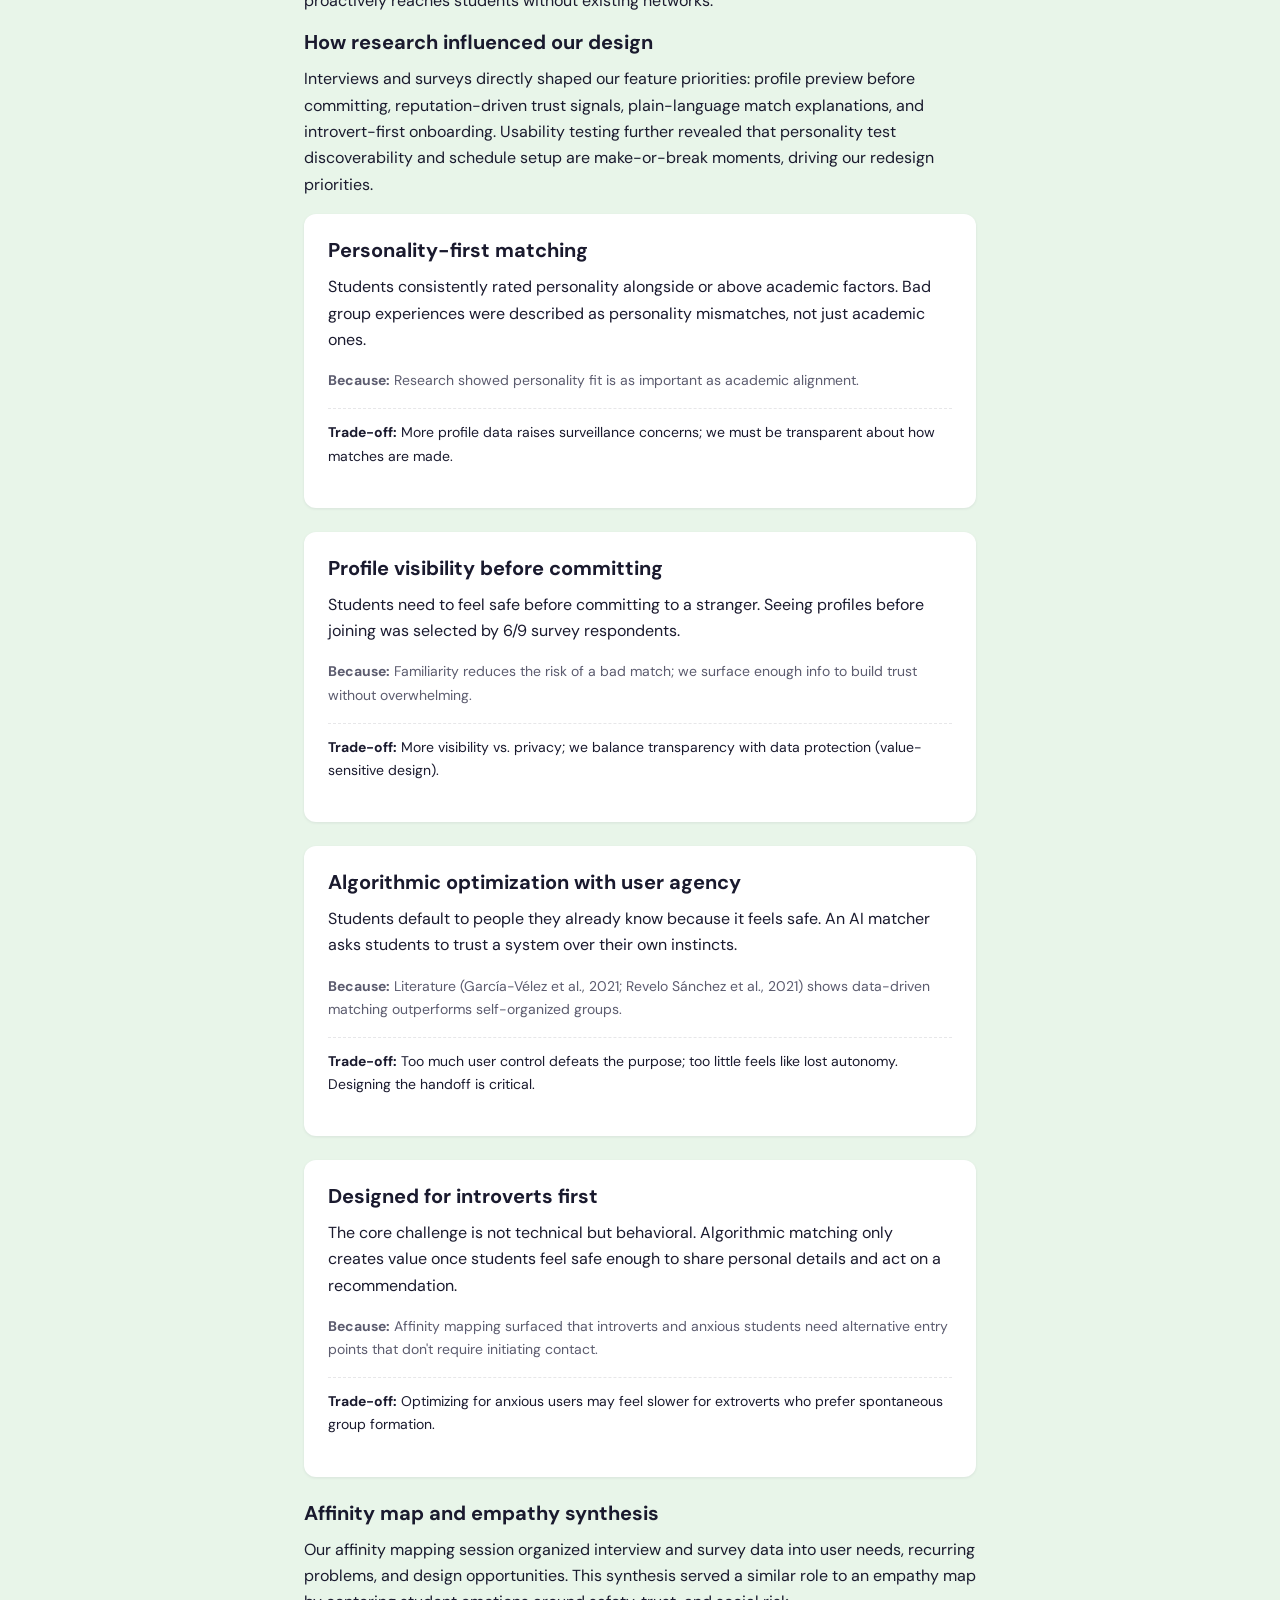
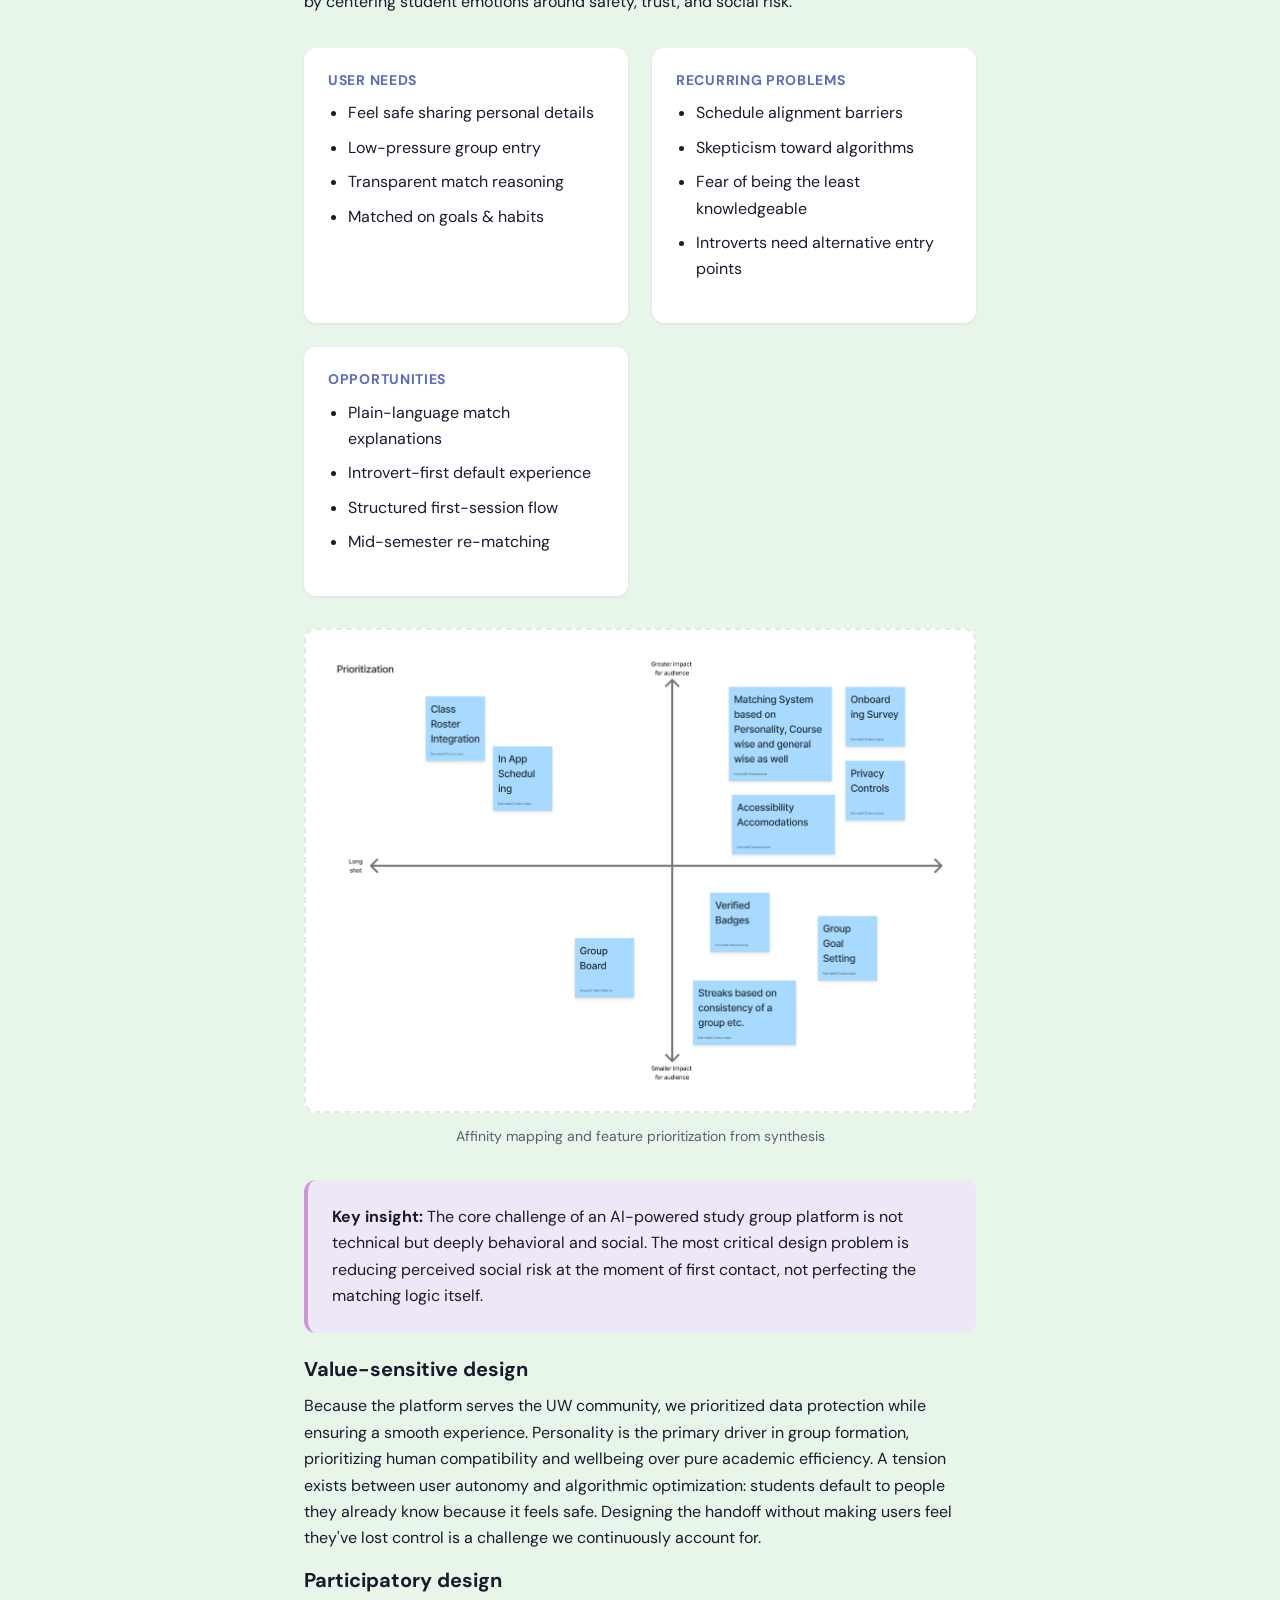
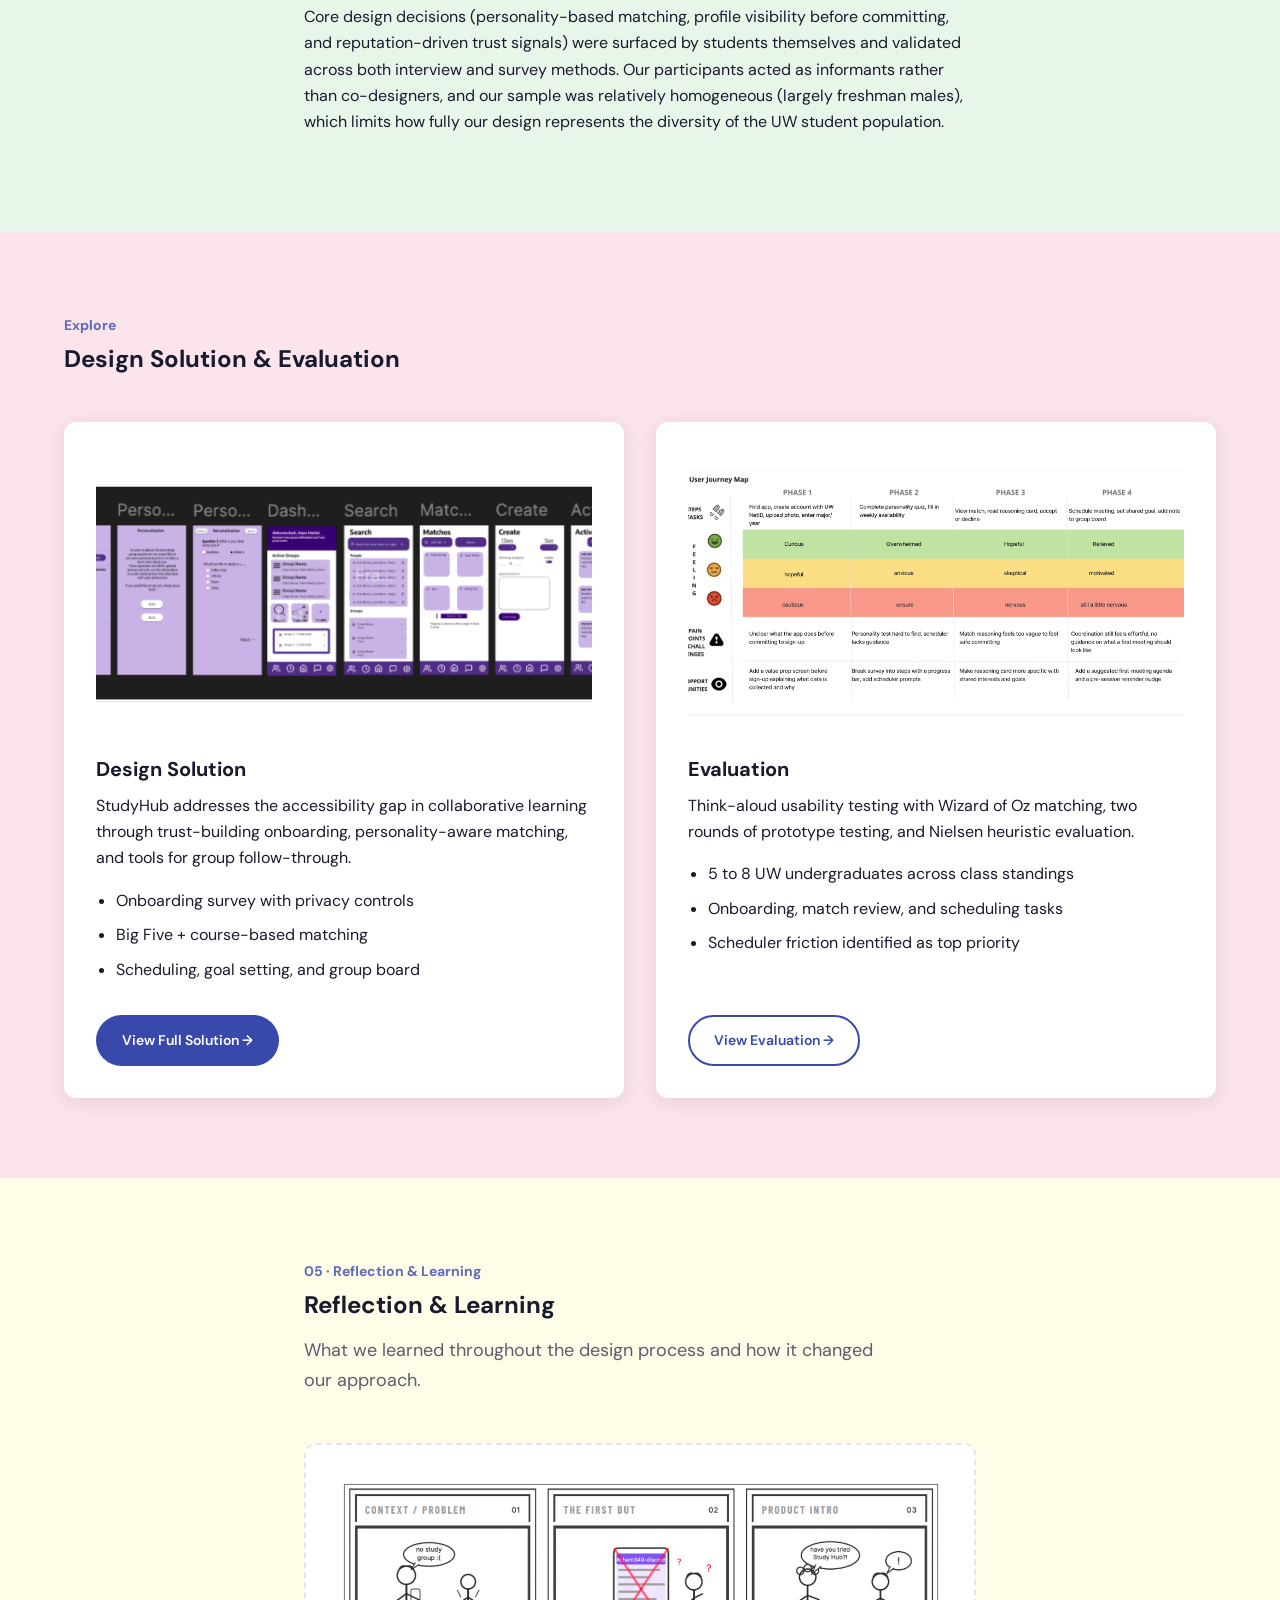
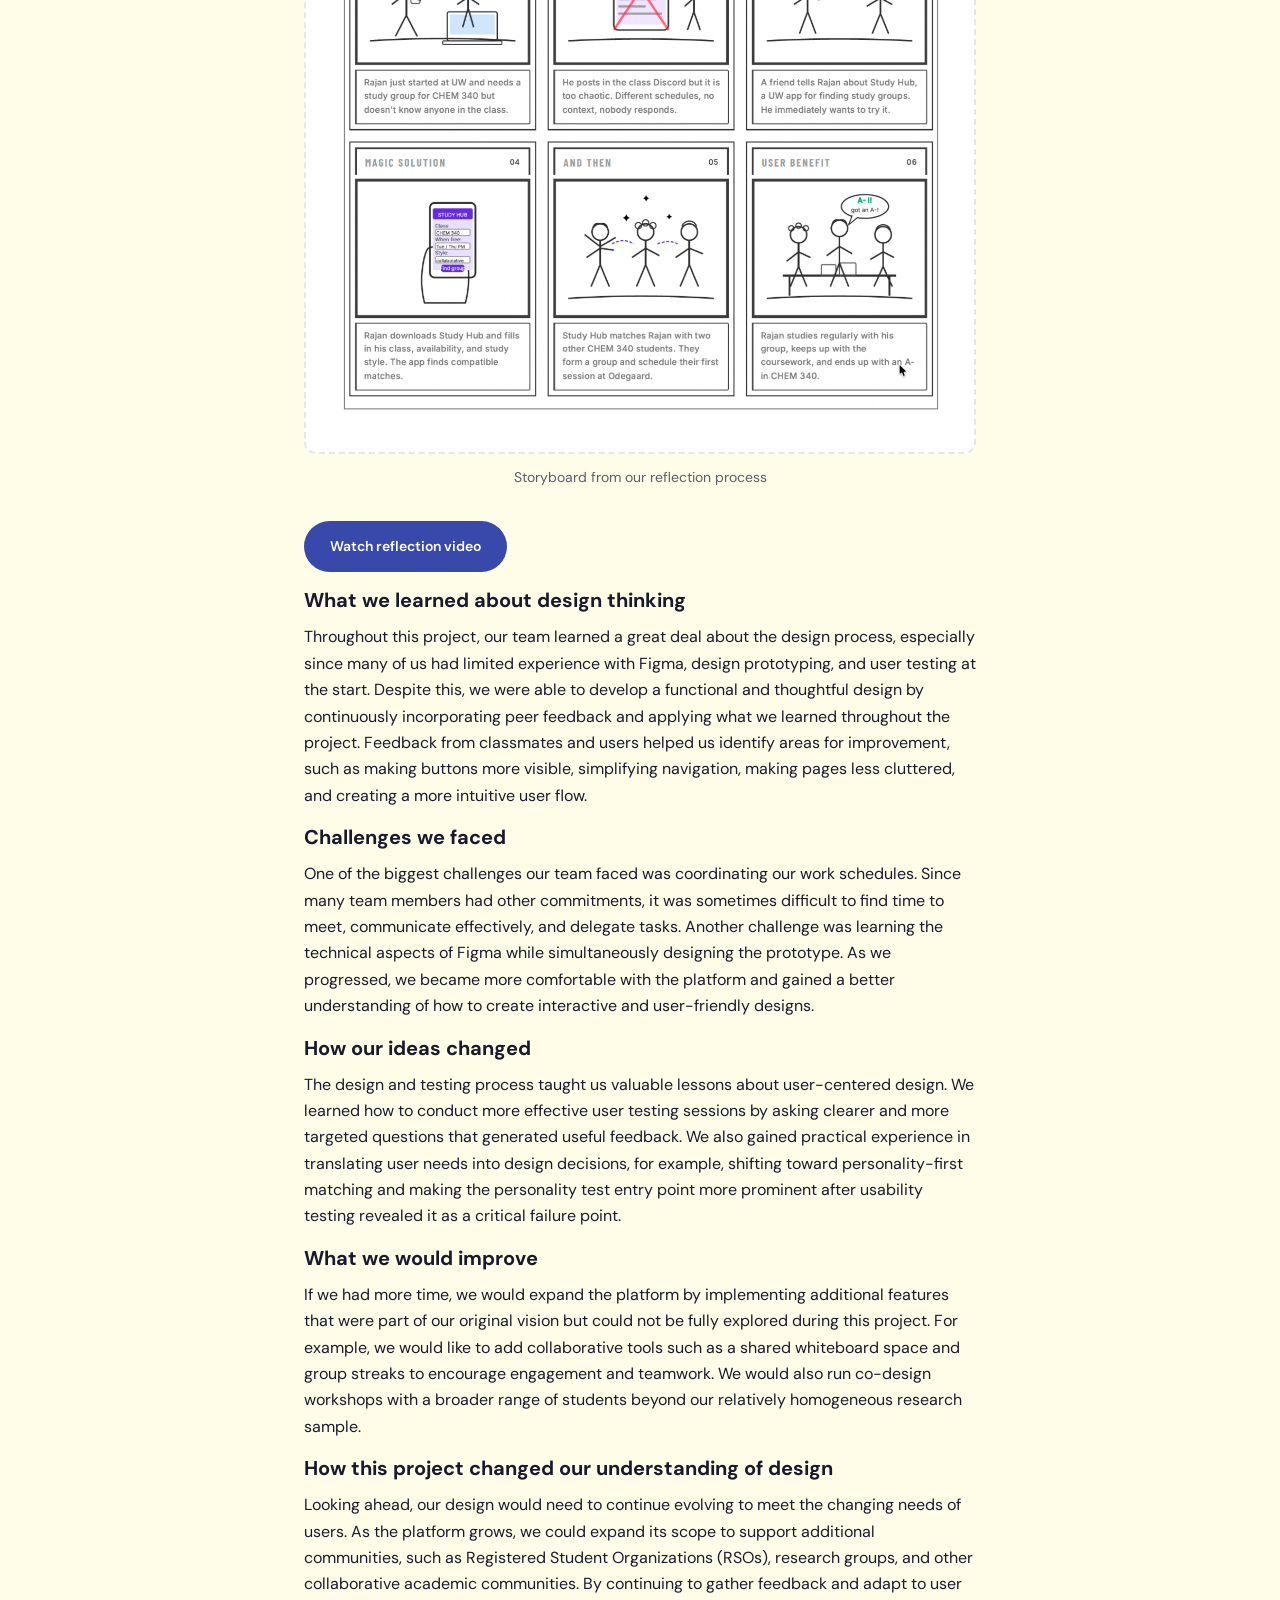
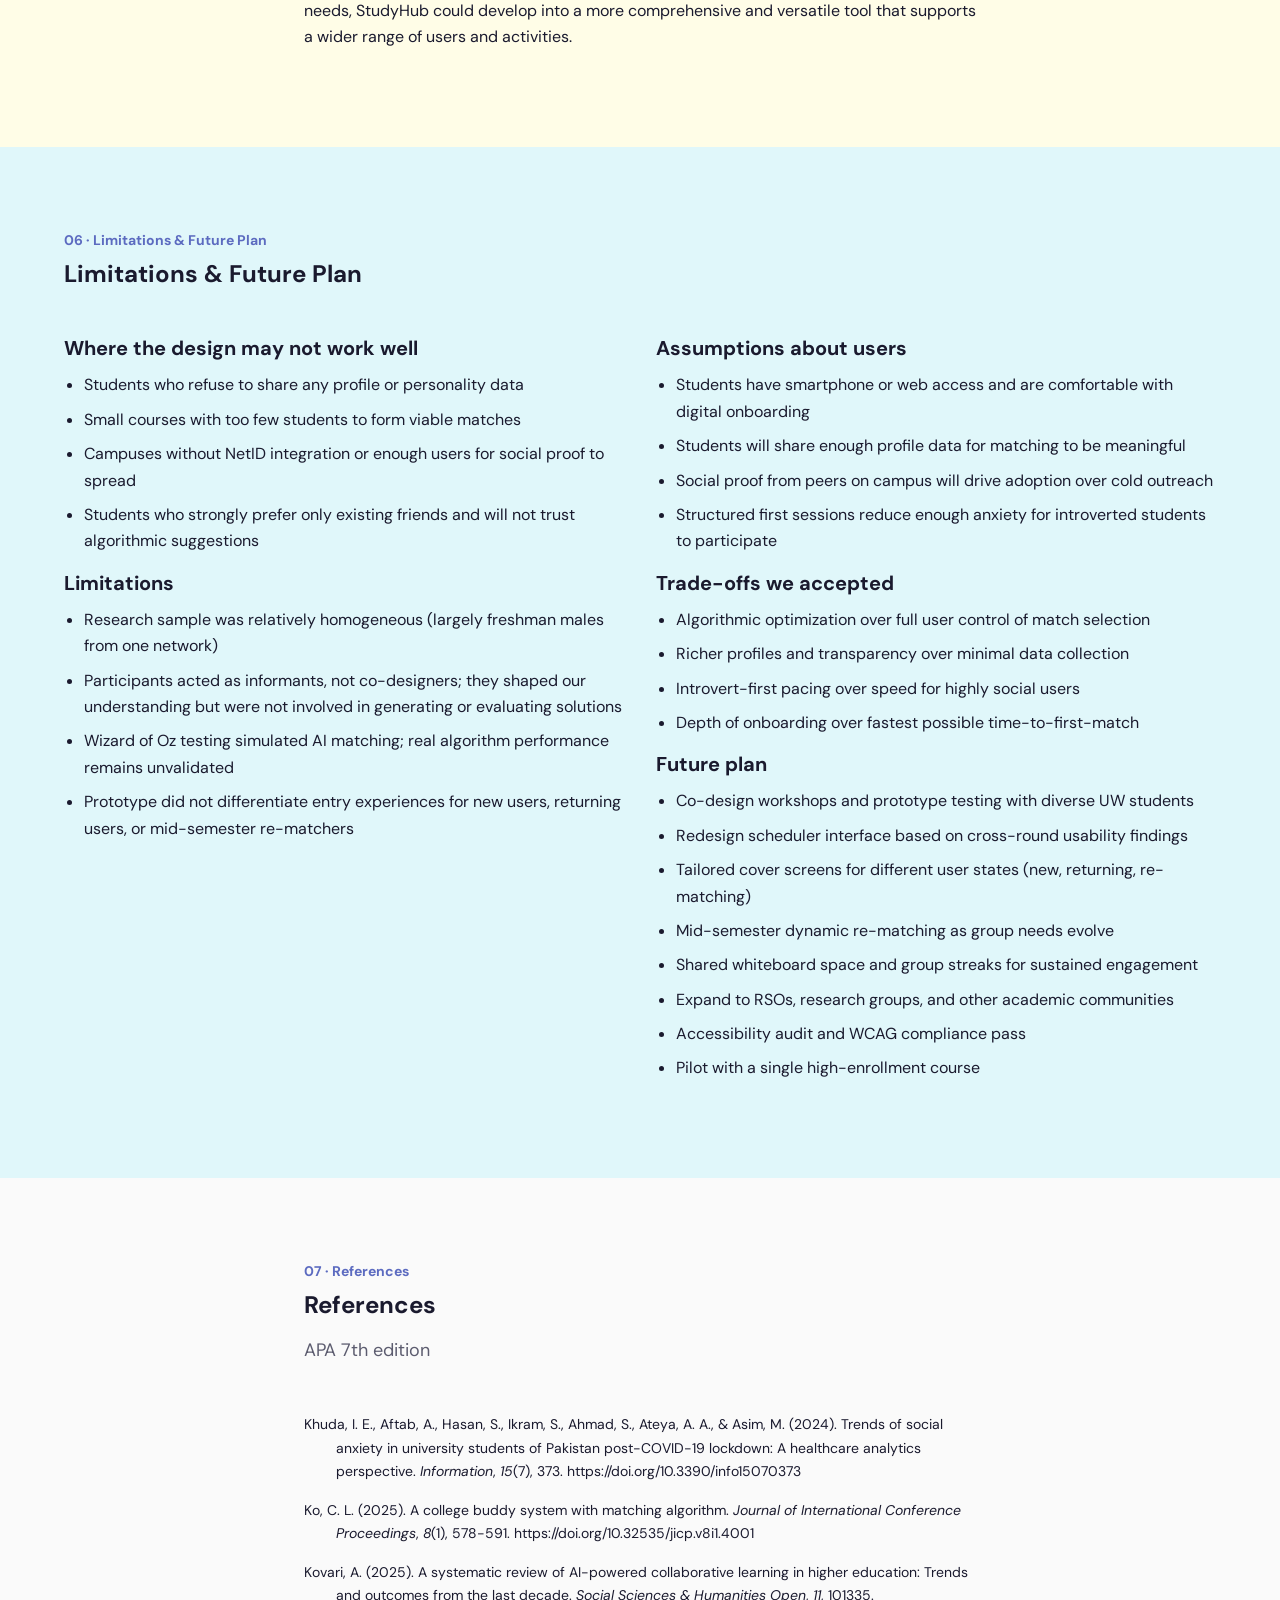
==== commit b829897e: "Add interactive Figma prototype page in phone frame. Embed StudyAI prototype from Figma MCP start no" ====
--- a/index.html
+++ b/index.html
@@ -26,6 +26,7 @@
  <a href="#rationale" data-nav-section="rationale">Rationale</a>
  <a href="solution/">Solution</a>
  <a href="evaluation/">Evaluation</a>
+ <a href="prototype/">Prototype</a>
  <a href="#reflection" data-nav-section="reflection">Reflection</a>
  </nav>
  </div>
@@ -63,7 +64,8 @@
  </div>
 
  <div class="hero__actions">
- <a href="solution/" class="btn btn--primary">Explore the Design</a>
+ <a href="prototype/" class="btn btn--primary">Try the Prototype</a>
+ <a href="solution/" class="btn btn--secondary">Explore the Design</a>
  <a href="evaluation/" class="btn btn--secondary">See Evaluation</a>
  </div>
  </div>
--- a/assets/css/pages.css
+++ b/assets/css/pages.css
@@ -125,3 +125,141 @@
   .feature-block { grid-template-columns: 1fr; }
   .feature-block:nth-child(even) .feature-block__visual { order: 0; }
 }
+
+/* Prototype page */
+.prototype-hero {
+  padding-bottom: var(--space-xl);
+}
+
+.prototype-toolbar {
+  display: flex;
+  flex-wrap: wrap;
+  gap: var(--space-md);
+  margin-top: var(--space-lg);
+}
+
+.prototype-stage-section {
+  padding-top: var(--space-2xl);
+}
+
+.prototype-layout {
+  display: grid;
+  grid-template-columns: 1fr minmax(240px, 320px);
+  gap: var(--space-2xl);
+  align-items: start;
+}
+
+.prototype-stage {
+  display: flex;
+  flex-direction: column;
+  align-items: center;
+}
+
+.phone-frame {
+  width: min(100%, 402px);
+}
+
+.phone-frame__bezel {
+  background: linear-gradient(145deg, #2a2a3a 0%, #12121f 100%);
+  border-radius: 48px;
+  padding: 14px 12px 18px;
+  box-shadow:
+    0 24px 60px rgba(26, 26, 46, 0.28),
+    inset 0 0 0 1px rgba(255, 255, 255, 0.08);
+}
+
+.phone-frame__speaker {
+  width: 96px;
+  height: 6px;
+  margin: 0 auto 10px;
+  border-radius: var(--radius-full);
+  background: rgba(0, 0, 0, 0.45);
+}
+
+.phone-frame__screen {
+  border-radius: 36px;
+  overflow: hidden;
+  background: #000;
+  aspect-ratio: 402 / 874;
+  width: 100%;
+  line-height: 0;
+}
+
+.phone-frame__screen iframe {
+  width: 100%;
+  height: 100%;
+  border: 0;
+  display: block;
+}
+
+.phone-frame__home-indicator {
+  width: 120px;
+  height: 4px;
+  margin: 12px auto 0;
+  border-radius: var(--radius-full);
+  background: rgba(255, 255, 255, 0.35);
+}
+
+.prototype-hint {
+  margin-top: var(--space-lg);
+  font-size: var(--text-sm);
+  color: var(--color-text-muted);
+  text-align: center;
+  max-width: 28rem;
+}
+
+.prototype-sidebar h3 {
+  margin-bottom: var(--space-sm);
+}
+
+.prototype-sidebar__intro {
+  font-size: var(--text-sm);
+  color: var(--color-text-muted);
+}
+
+.prototype-flow-list {
+  font-size: var(--text-sm);
+  margin: var(--space-md) 0;
+  padding-left: 1.25rem;
+}
+
+.prototype-flow-list li + li {
+  margin-top: var(--space-xs);
+}
+
+.prototype-sidebar__note {
+  font-size: var(--text-xs);
+  color: var(--color-text-muted);
+  margin-bottom: 0;
+}
+
+.phone-frame:fullscreen {
+  width: auto;
+  max-width: none;
+  display: flex;
+  align-items: center;
+  justify-content: center;
+  padding: var(--space-xl);
+  background: #0f0f18;
+}
+
+.phone-frame:fullscreen .phone-frame__bezel {
+  max-height: 95vh;
+  width: auto;
+  aspect-ratio: 402 / 920;
+}
+
+.phone-frame:fullscreen .phone-frame__screen {
+  height: calc(95vh - 80px);
+  aspect-ratio: auto;
+}
+
+@media (max-width: 900px) {
+  .prototype-layout {
+    grid-template-columns: 1fr;
+  }
+
+  .prototype-sidebar {
+    order: 2;
+  }
+}
